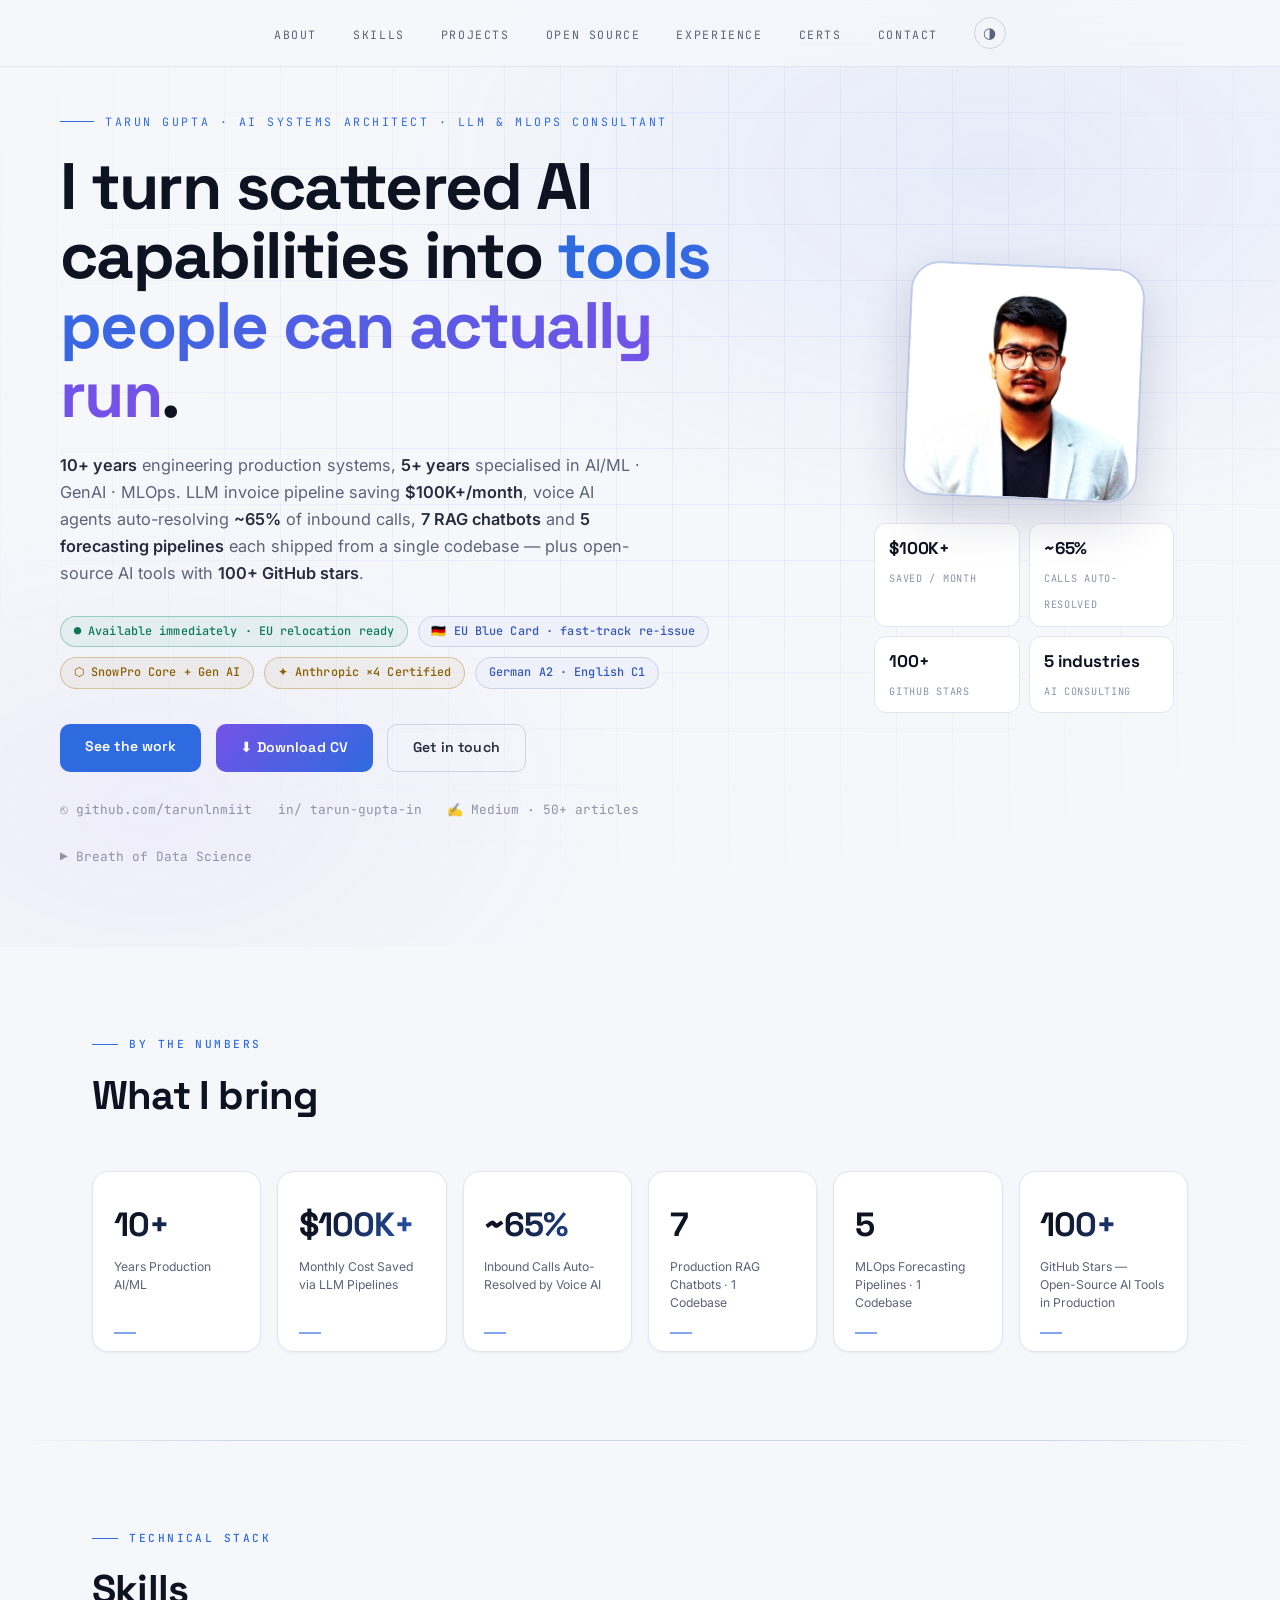
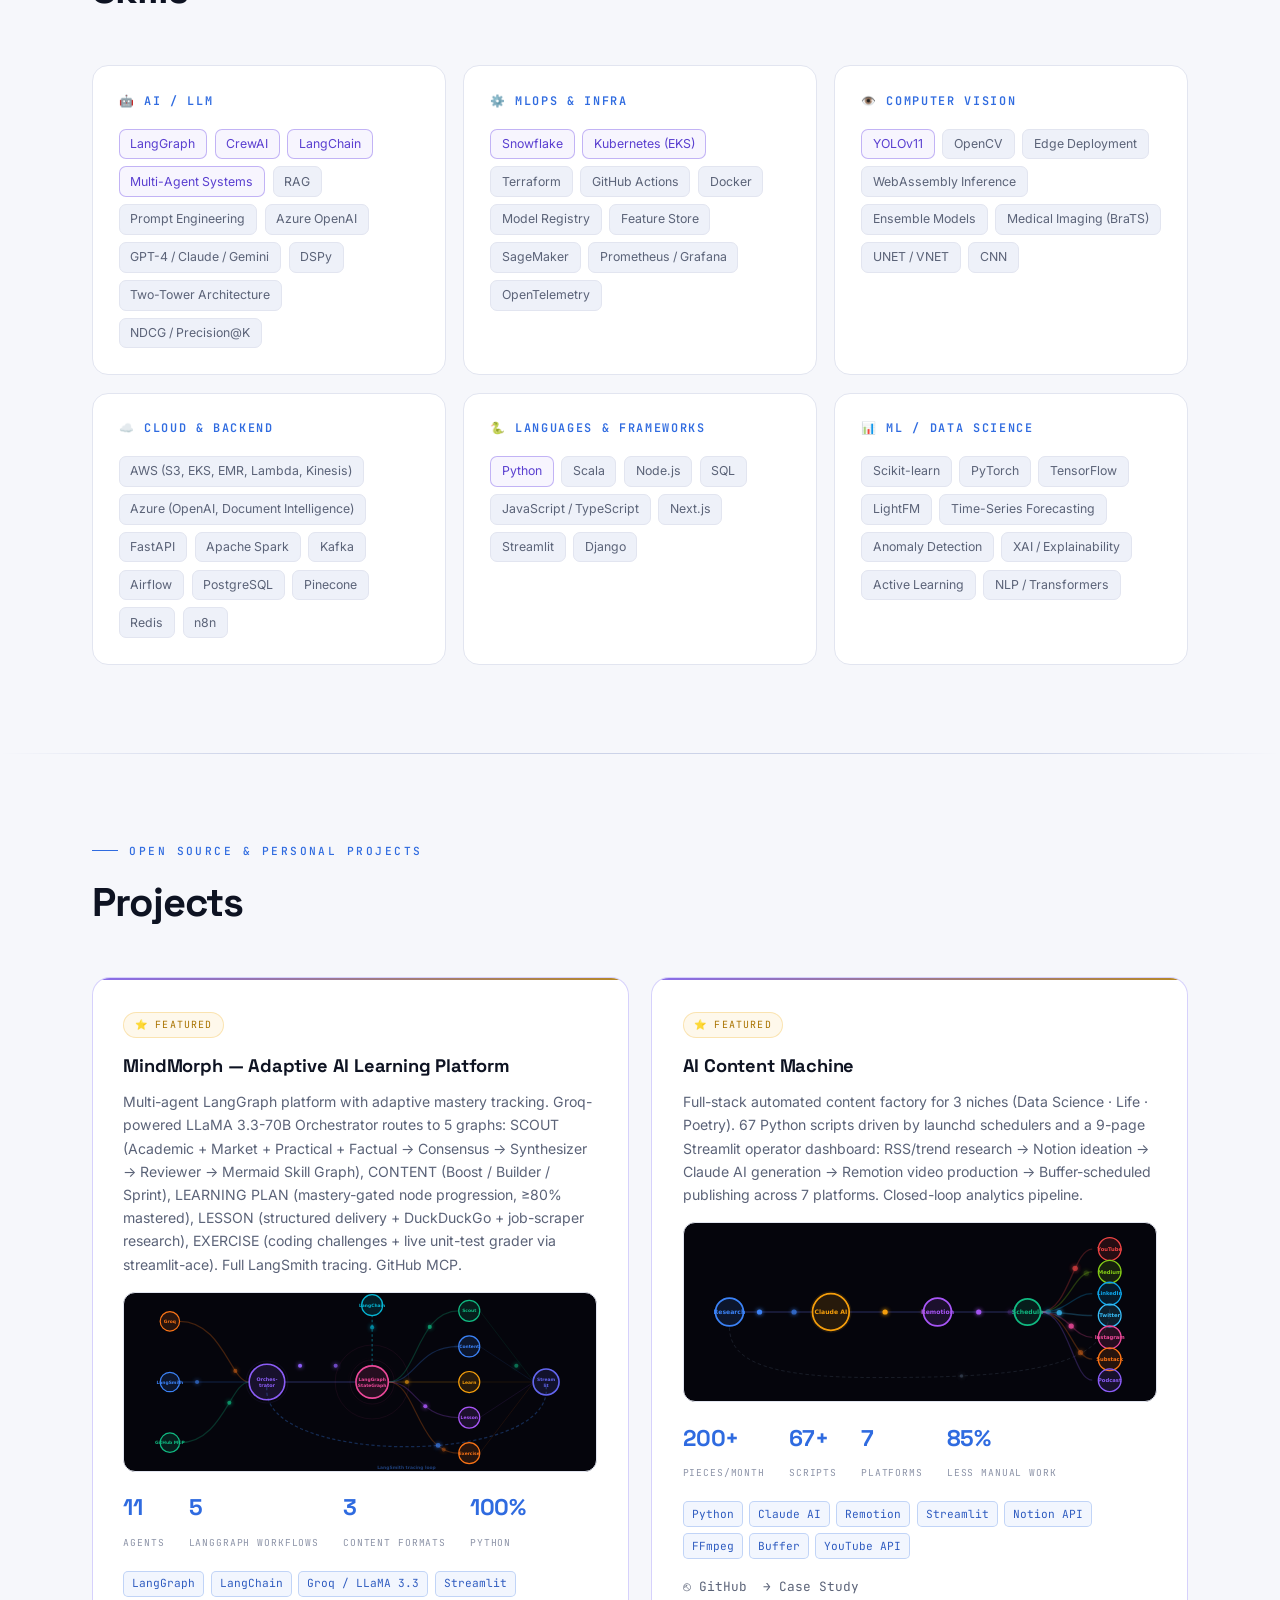
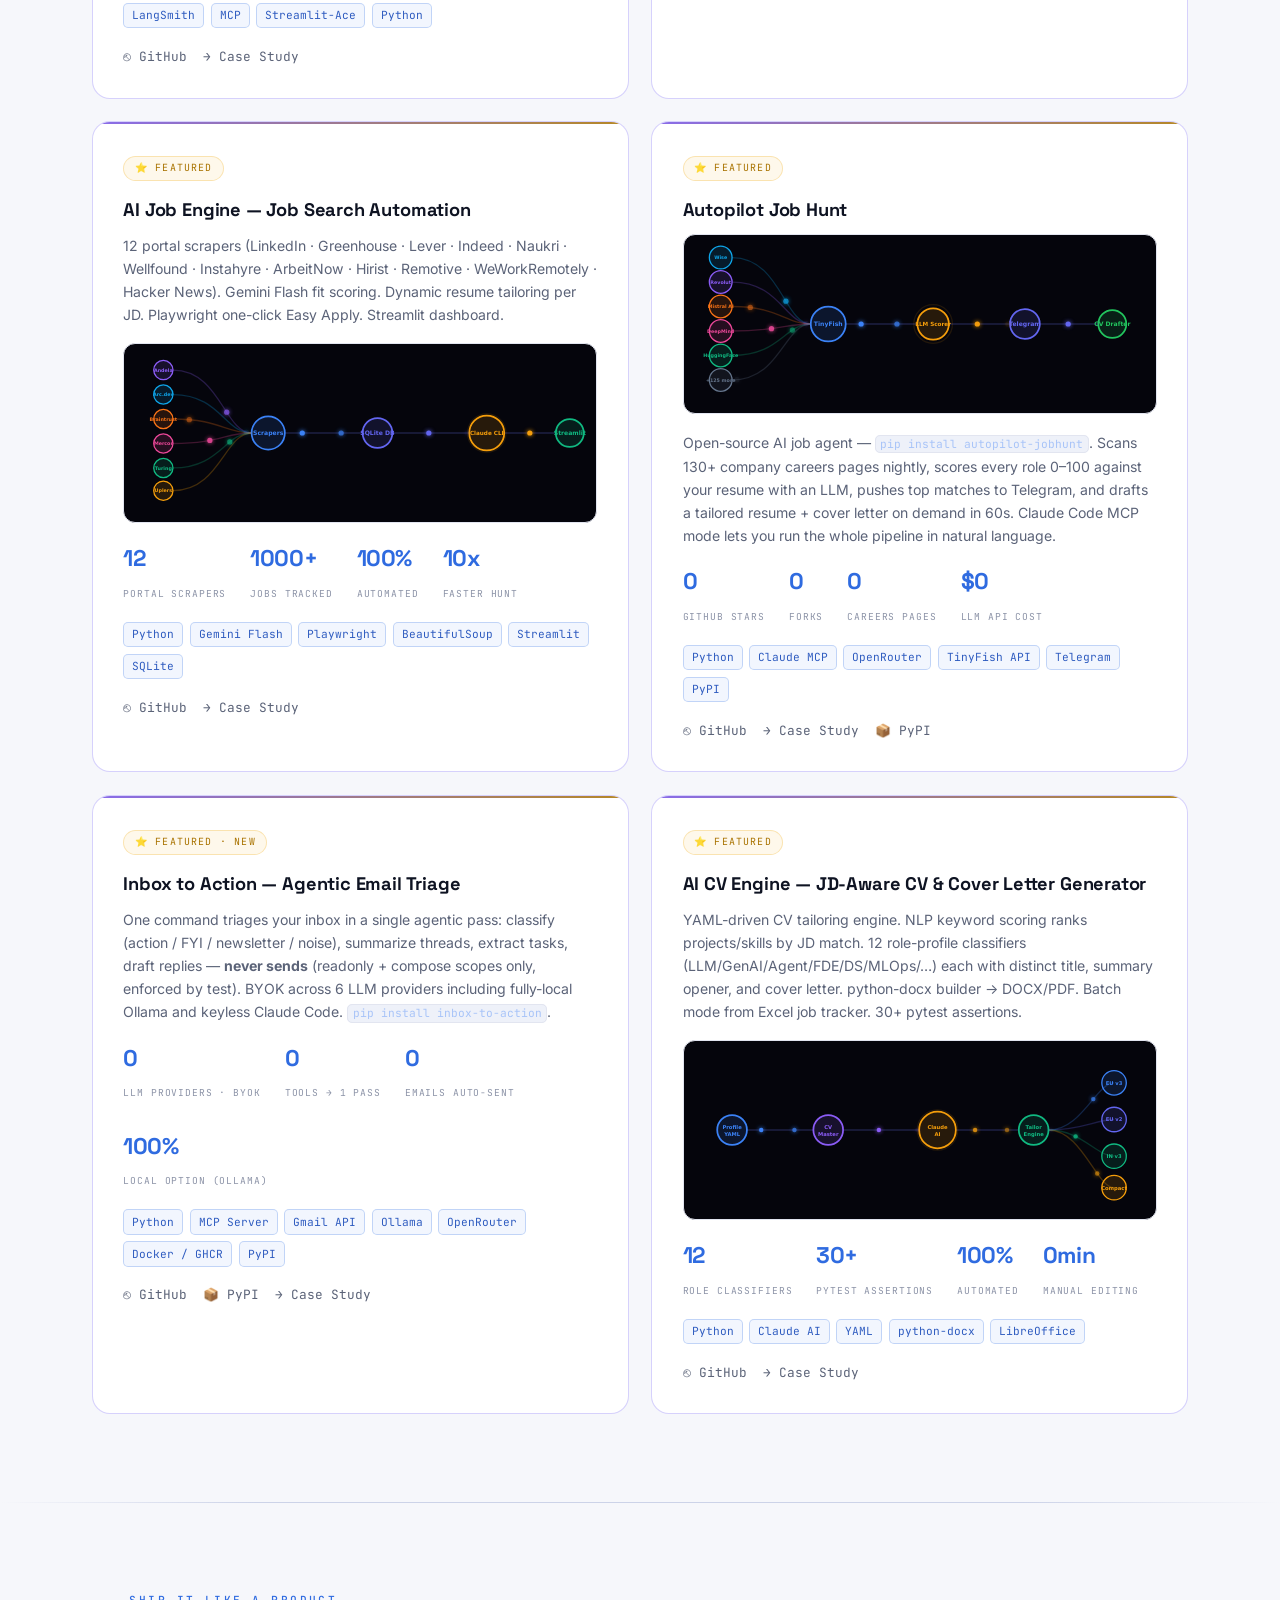
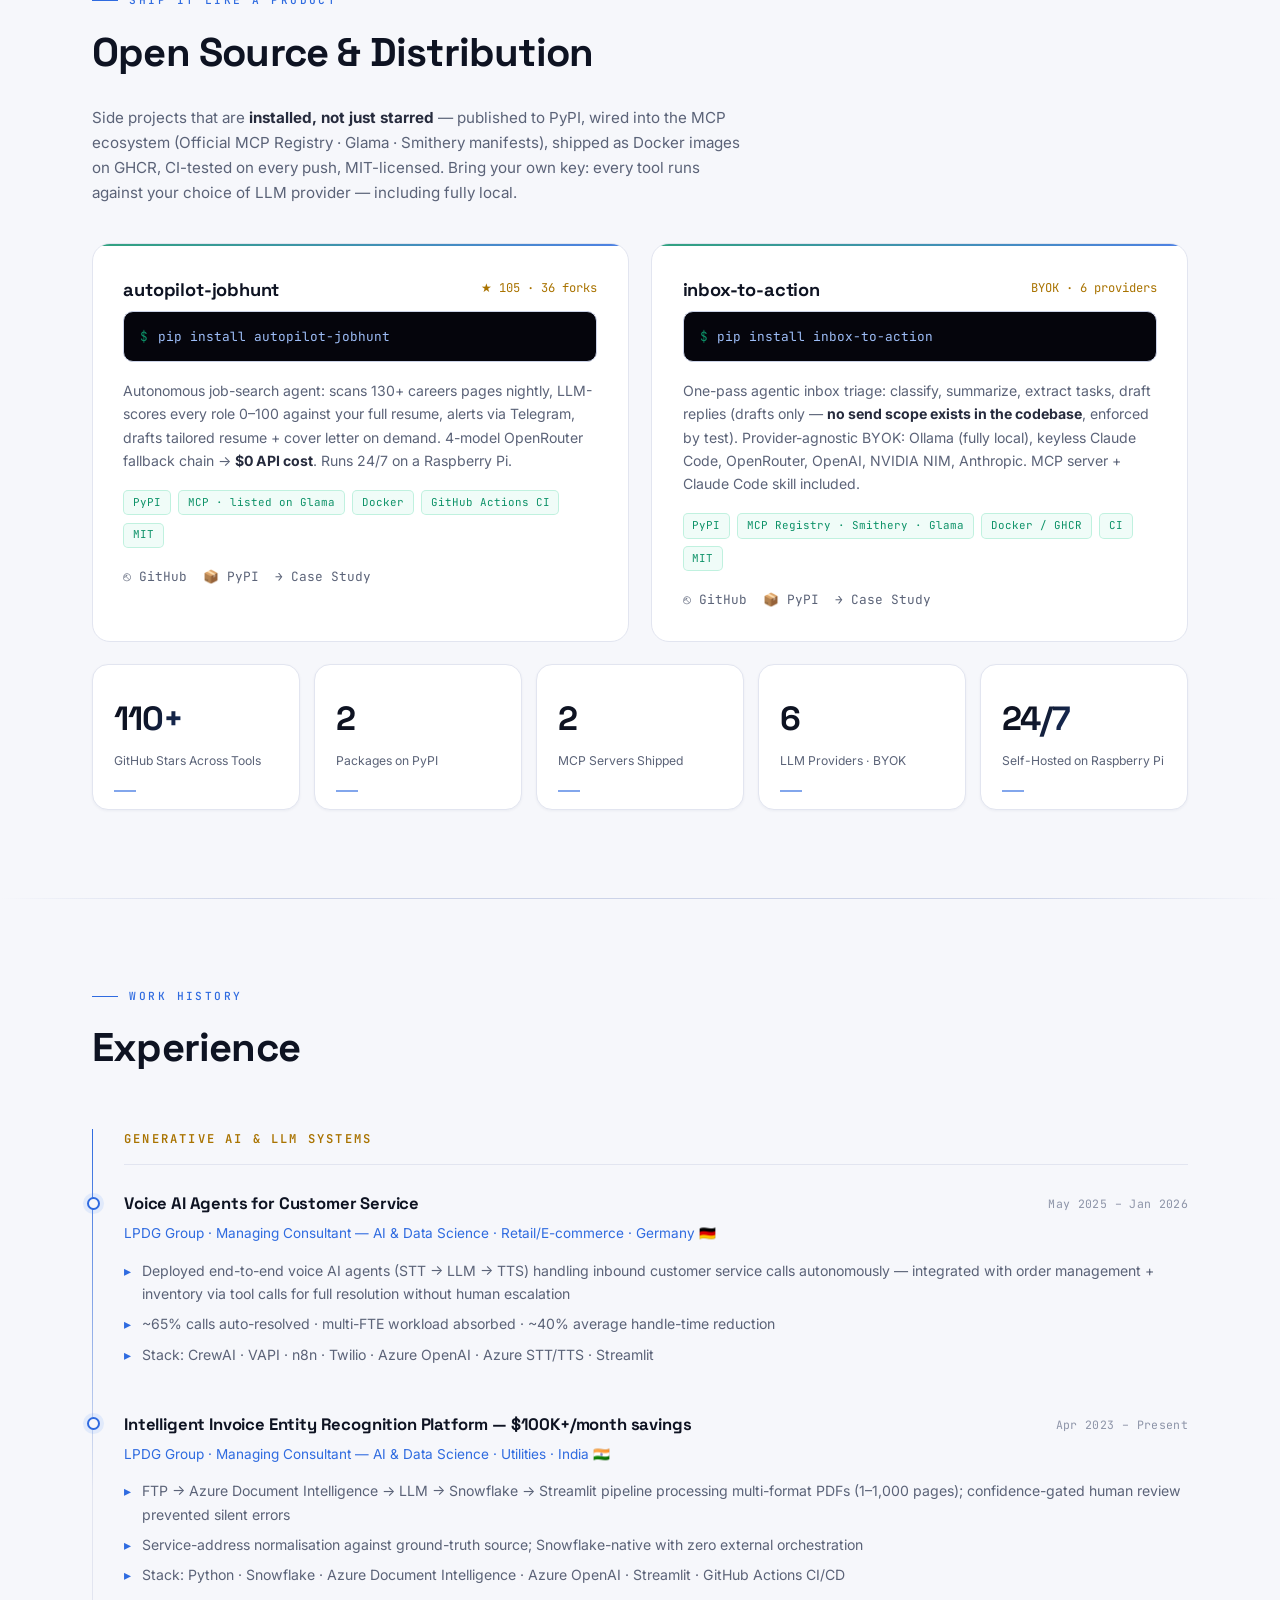
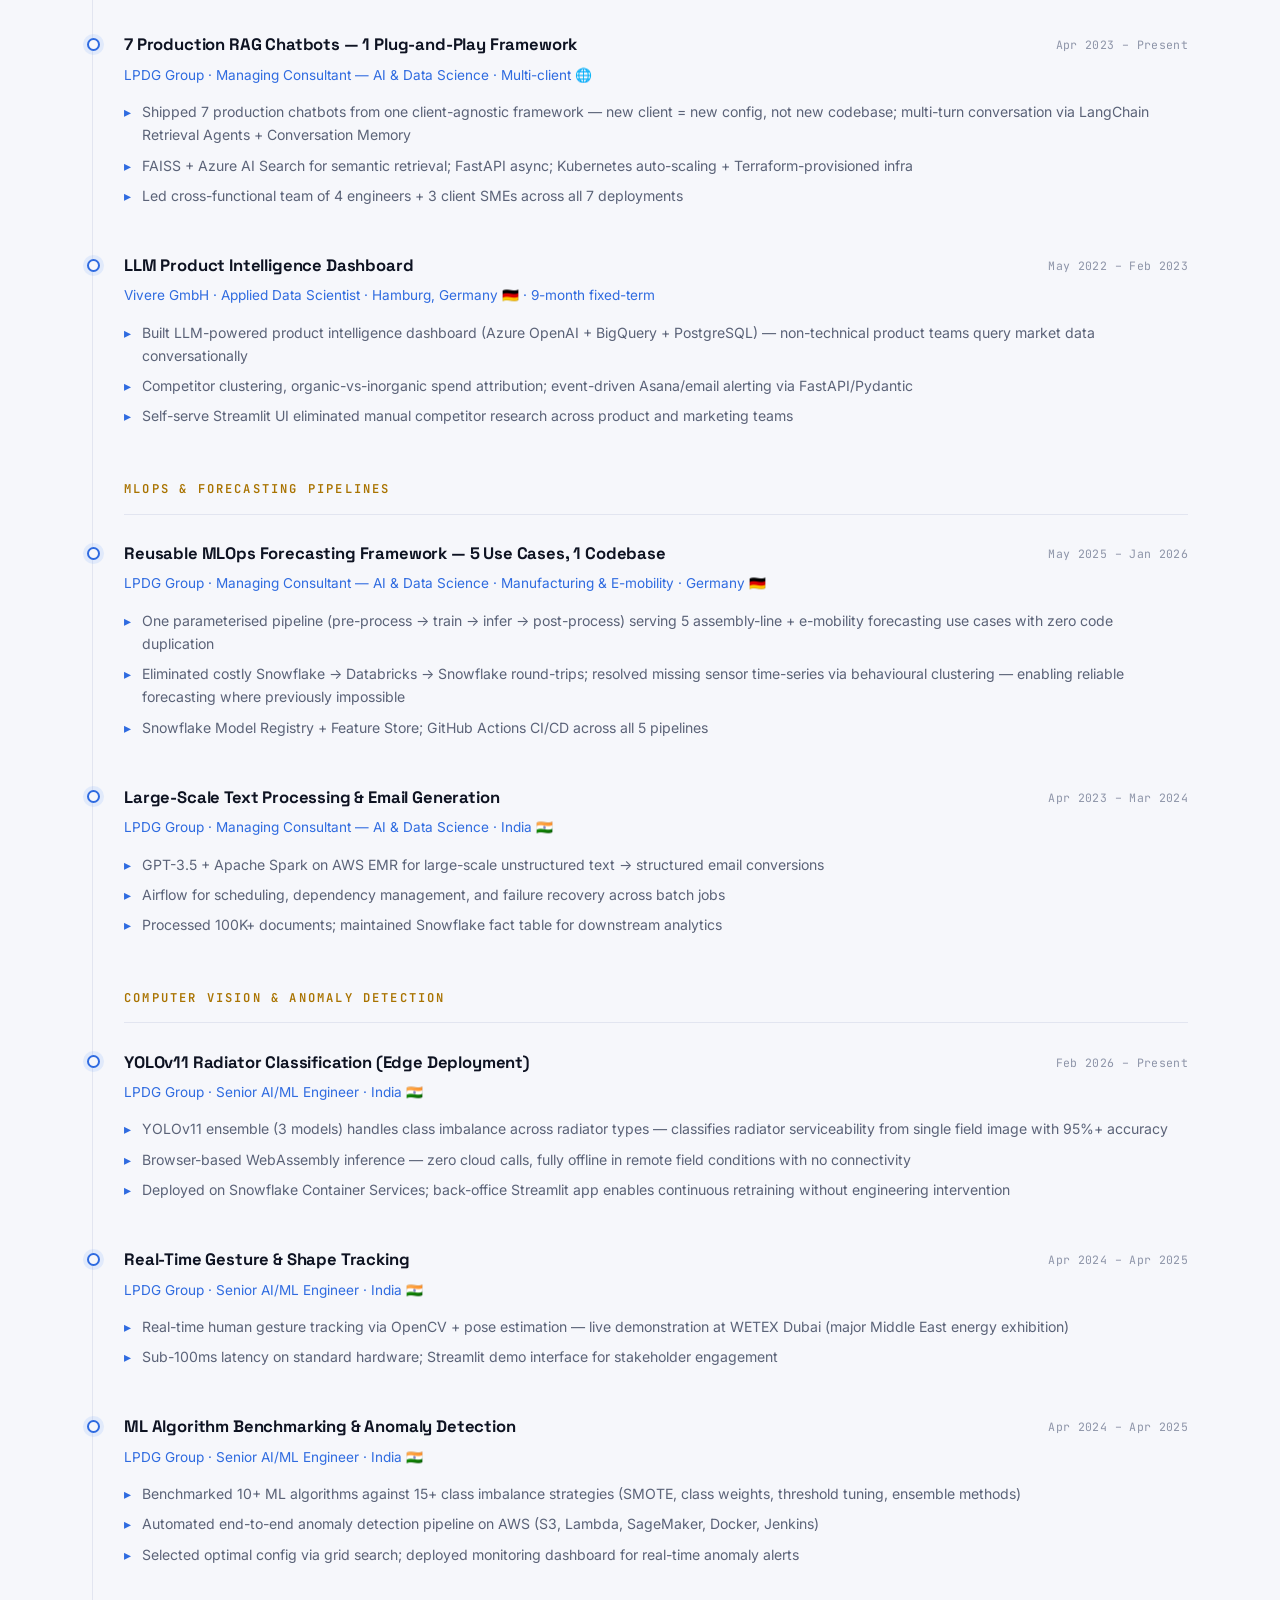
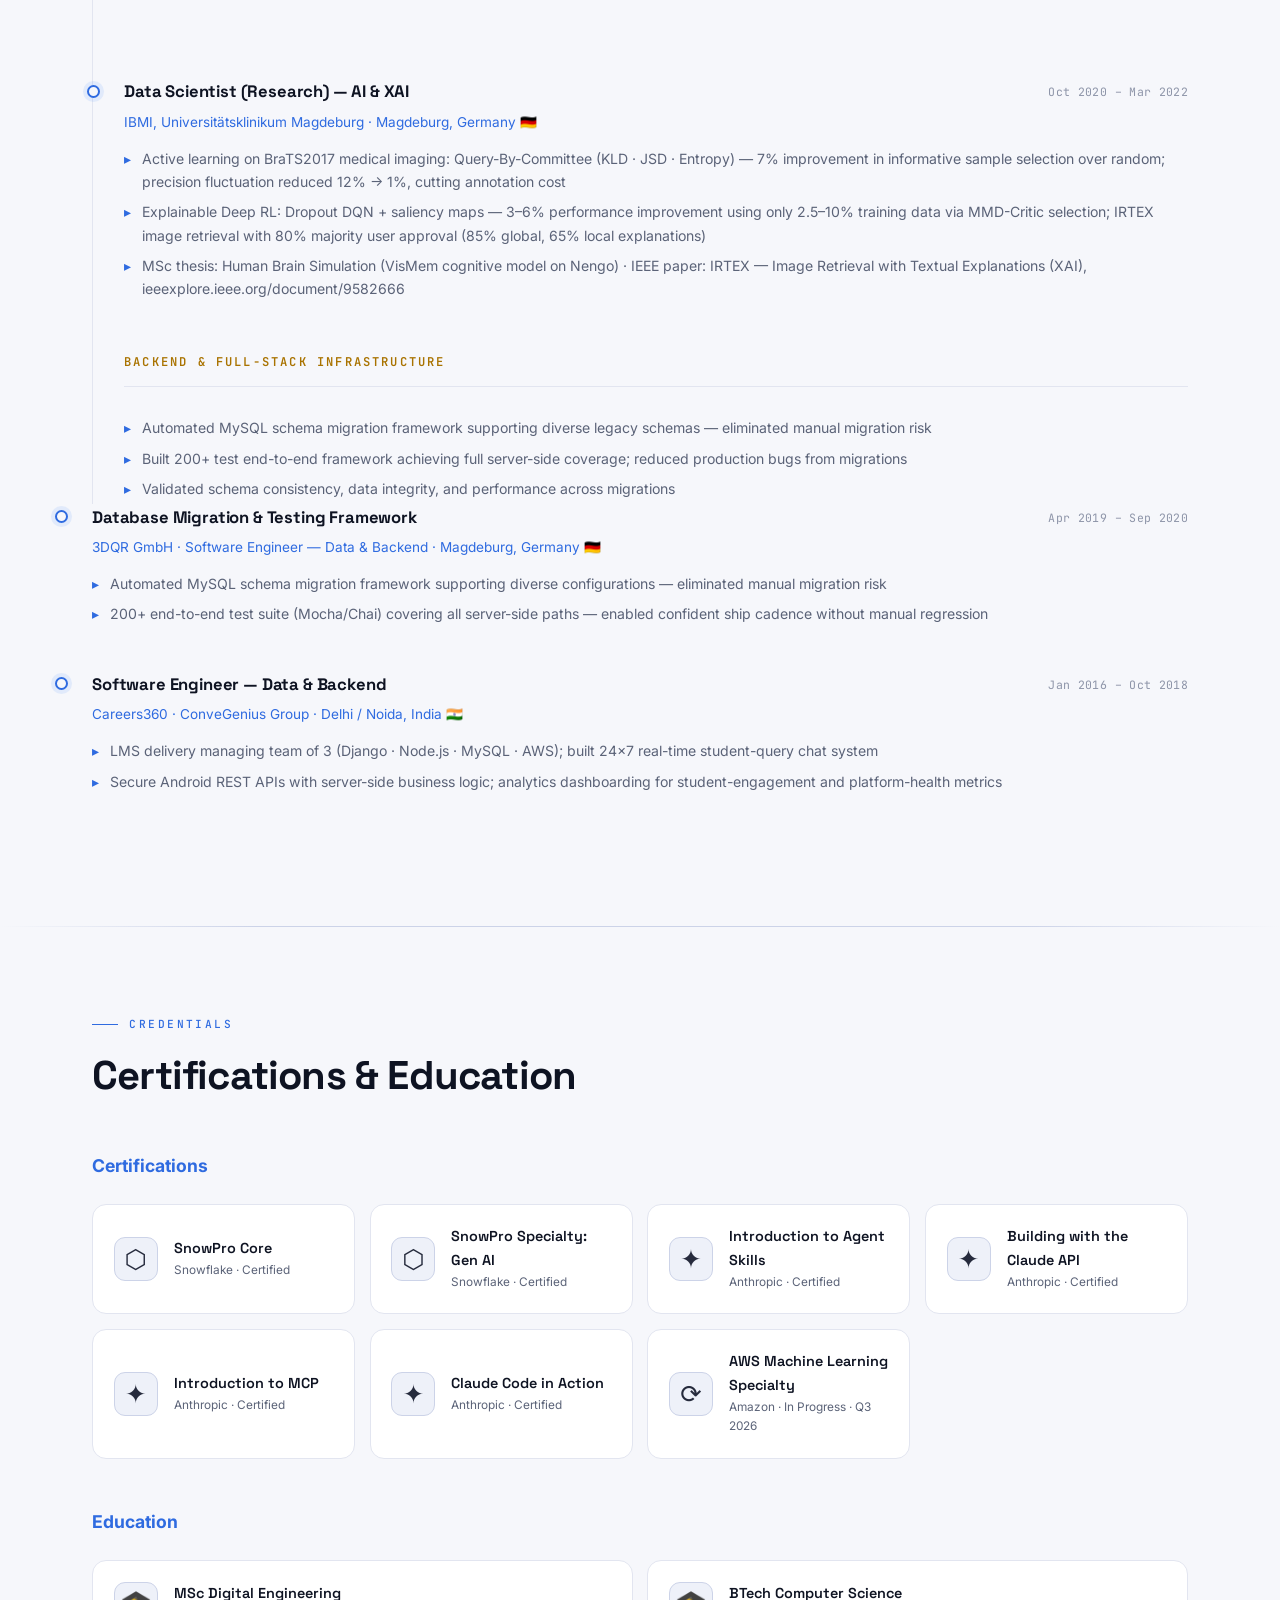
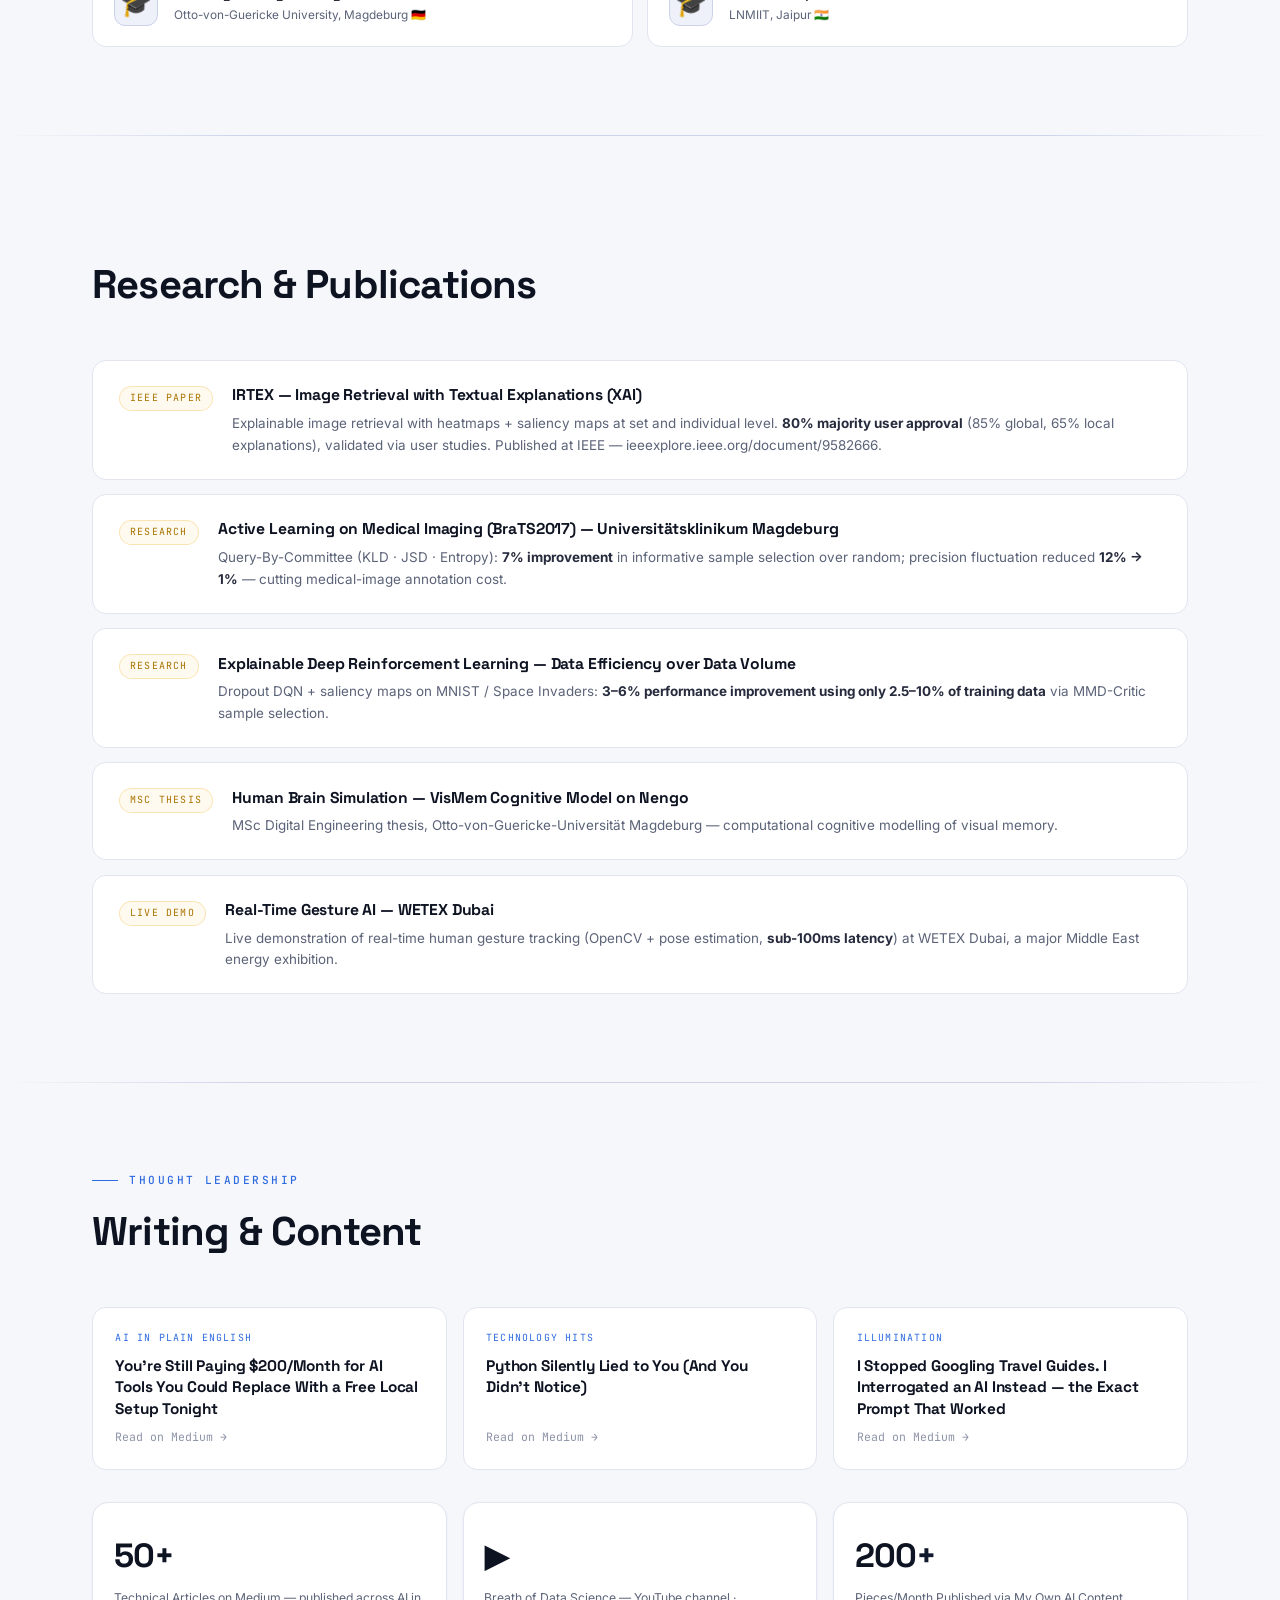
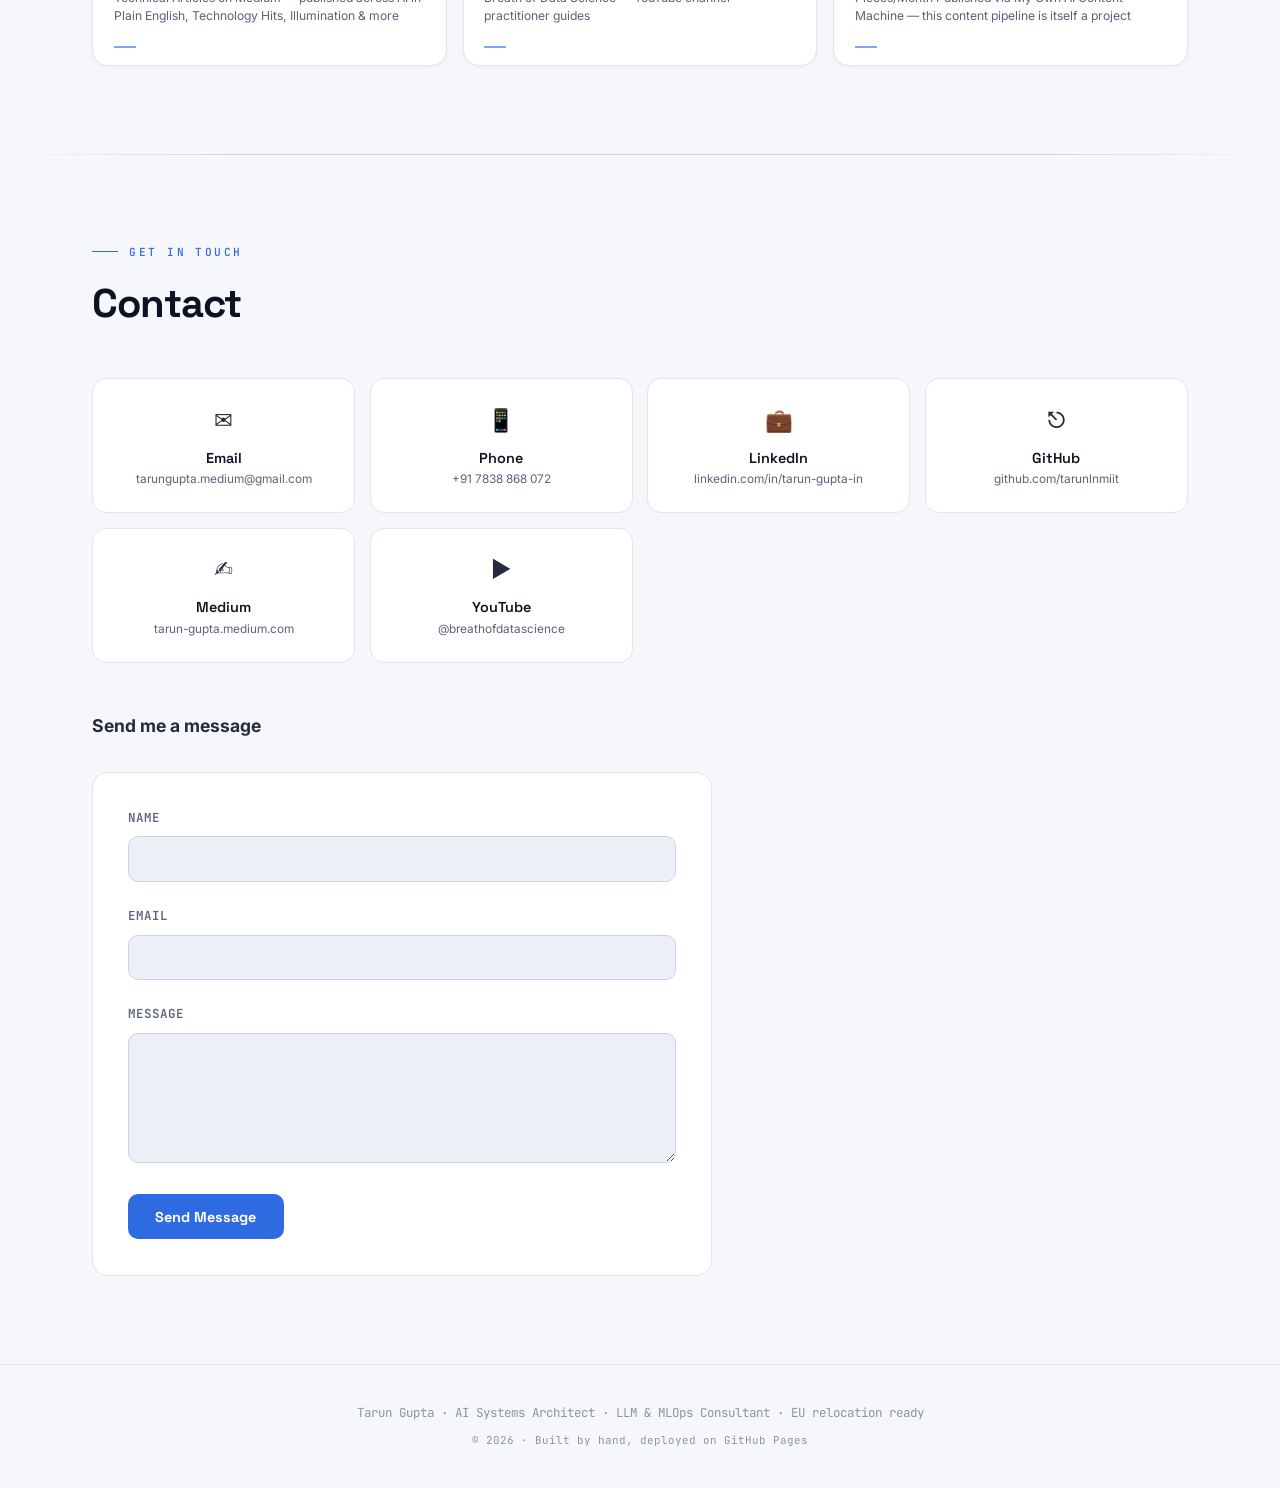
==== index.html @ 00f14356 "feat: research & publications section, curated writing, live terminal demo - New 'Research & Publica" ====
<!DOCTYPE html>
<html lang="en">
<head>
  <meta charset="UTF-8" />
  <meta name="viewport" content="width=device-width, initial-scale=1.0" />
  <title>Tarun Gupta — AI Systems Architect · LLM & MLOps Consultant</title>
  <meta name="description" content="10+ years shipping production AI. $100K+/month saved via LLM pipelines, voice AI resolving ~65% of inbound calls, 7 RAG chatbots from one codebase. EU relocation ready." />
  <meta property="og:title" content="Tarun Gupta — AI Systems Architect · LLM & MLOps Consultant" />
  <meta property="og:description" content="Production AI with measurable outcomes: $100K+/month savings, voice AI agents, MLOps frameworks, open-source tools with 100+ GitHub stars." />
  <meta property="og:type" content="website" />
  <meta property="og:url" content="https://tarunlnmiit.github.io/" />
  <meta property="og:image" content="https://tarunlnmiit.github.io/avatar.jpg" />
  <link rel="icon" href="data:image/svg+xml,<svg xmlns=%22http://www.w3.org/2000/svg%22 viewBox=%220 0 100 100%22><text y=%22.9em%22 font-size=%2290%22>⚡</text></svg>" />
  <link rel="preconnect" href="https://fonts.googleapis.com" />
  <link rel="preconnect" href="https://fonts.gstatic.com" crossorigin />
  <link href="https://fonts.googleapis.com/css2?family=Space+Grotesk:wght@500;700&family=Inter:wght@400;500;600&family=JetBrains+Mono:wght@400;500&display=swap" rel="stylesheet" />
  <script type="application/ld+json">
  {
    "@context": "https://schema.org",
    "@type": "Person",
    "name": "Tarun Gupta",
    "jobTitle": "AI Systems Architect · LLM & MLOps Consultant",
    "url": "https://tarunlnmiit.github.io/",
    "email": "mailto:tarungupta.medium@gmail.com",
    "image": "https://tarunlnmiit.github.io/avatar.jpg",
    "sameAs": [
      "https://github.com/tarunlnmiit",
      "https://www.linkedin.com/in/tarun-gupta-in/",
      "https://tarun-gupta.medium.com",
      "https://www.youtube.com/@breathofdatascience"
    ],
    "alumniOf": "Otto-von-Guericke-Universität Magdeburg",
    "knowsAbout": ["LLM", "RAG", "MLOps", "Multi-Agent Systems", "Voice AI", "Snowflake", "AWS", "Azure"]
  }
  </script>
  <style>
    :root {
      --bg: #07070f;
      --bg2: #0b0b18;
      --card: #10101f;
      --card-hi: #151527;
      --accent: #4f8ef7;
      --accent2: #8b7cf6;
      --gold: #f0b429;
      --mint: #34d399;
      --text: #e8ecf4;
      --bright: #ffffff;
      --muted: #8b93a7;
      --faint: #5b6274;
      --border: #1c1e33;
      --border-hi: #2a2d4a;
      --tag-bg: #171930;
      --font-display: 'Space Grotesk', 'Segoe UI', system-ui, sans-serif;
      --font-body: 'Inter', 'Segoe UI', system-ui, sans-serif;
      --font-mono: 'JetBrains Mono', ui-monospace, 'SF Mono', monospace;
      --ease-out: cubic-bezier(0.16, 1, 0.3, 1);
    }
    * { box-sizing: border-box; margin: 0; padding: 0; }
    html { scroll-behavior: smooth; }
    body {
      background: var(--bg); color: var(--text);
      font-family: var(--font-body); line-height: 1.65;
      font-size: 16px;
      -webkit-font-smoothing: antialiased;
    }
    ::selection { background: rgba(79,142,247,0.35); color: #fff; }

    /* ---------- NAV ---------- */
    nav {
      position: fixed; top: 0; width: 100%;
      background: rgba(7,7,15,0.75);
      backdrop-filter: blur(16px) saturate(1.4);
      border-bottom: 1px solid rgba(28,30,51,0.7);
      z-index: 100; padding: 0 2rem;
    }
    nav ul { display: flex; gap: 2.25rem; list-style: none; justify-content: center; padding: 1.05rem 0; }
    nav a {
      color: var(--muted); text-decoration: none; font-size: 0.72rem;
      font-family: var(--font-mono); letter-spacing: 0.14em; text-transform: uppercase;
      transition: color 0.2s; position: relative;
    }
    nav a::after {
      content: ''; position: absolute; left: 0; bottom: -6px; width: 100%; height: 1px;
      background: var(--accent); transform: scaleX(0); transform-origin: left;
      transition: transform 0.3s var(--ease-out);
    }
    nav a:hover { color: var(--bright); }
    nav a:hover::after { transform: scaleX(1); }

    /* ---------- HERO ---------- */
    .hero {
      min-height: 100vh; display: flex; align-items: center;
      padding: 7rem 2rem 5rem; position: relative; overflow: hidden;
      background:
        radial-gradient(1000px 600px at 78% 18%, rgba(79,142,247,0.10), transparent 62%),
        radial-gradient(800px 500px at 12% 85%, rgba(139,124,246,0.07), transparent 60%),
        var(--bg);
    }
    .hero::before {
      content: ''; position: absolute; inset: 0; pointer-events: none;
      background-image:
        linear-gradient(rgba(79,142,247,0.045) 1px, transparent 1px),
        linear-gradient(90deg, rgba(79,142,247,0.045) 1px, transparent 1px);
      background-size: 56px 56px;
      -webkit-mask-image: radial-gradient(ellipse 90% 75% at 55% 40%, #000 30%, transparent 75%);
              mask-image: radial-gradient(ellipse 90% 75% at 55% 40%, #000 30%, transparent 75%);
    }
    .hero-inner {
      max-width: 1160px; margin: 0 auto; width: 100%;
      display: grid; grid-template-columns: minmax(0, 1.55fr) minmax(0, 0.85fr);
      gap: 3.5rem; align-items: center; position: relative; z-index: 1;
    }
    .hero-eyebrow {
      font-family: var(--font-mono); font-size: 0.72rem; letter-spacing: 0.22em;
      text-transform: uppercase; color: var(--accent); margin-bottom: 1.3rem;
      display: flex; align-items: center; gap: 0.7rem;
    }
    .hero-eyebrow::before { content: ''; width: 34px; height: 1px; background: var(--accent); display: inline-block; }
    .hero h1 {
      font-family: var(--font-display);
      font-size: clamp(2.4rem, 5.2vw, 4.1rem);
      font-weight: 700; line-height: 1.06; letter-spacing: -0.025em;
      color: var(--bright); margin-bottom: 1.4rem;
    }
    .hero h1 em { font-style: normal; background: linear-gradient(100deg, var(--accent) 10%, var(--accent2) 90%); -webkit-background-clip: text; background-clip: text; -webkit-text-fill-color: transparent; }
    .hero .tagline { font-size: 1.02rem; color: var(--muted); margin: 0 0 1.8rem; max-width: 580px; }
    .hero .tagline strong { color: var(--text); font-weight: 600; }
    .badges { display: flex; gap: 0.6rem; flex-wrap: wrap; margin-bottom: 2.2rem; }
    .badge {
      background: var(--tag-bg); border: 1px solid var(--border-hi);
      padding: 0.32rem 0.8rem; border-radius: 999px; font-size: 0.74rem;
      color: #a8c4f8; font-weight: 500; font-family: var(--font-mono); letter-spacing: 0.01em;
    }
    .badge.gold { color: var(--gold); border-color: rgba(240,180,41,0.35); background: rgba(240,180,41,0.06); }
    .badge.live { color: var(--mint); border-color: rgba(52,211,153,0.35); background: rgba(52,211,153,0.06); }
    .cta-row { display: flex; gap: 0.9rem; flex-wrap: wrap; }
    .btn {
      padding: 0.72rem 1.55rem; border-radius: 10px; text-decoration: none;
      font-size: 0.88rem; font-weight: 600; font-family: var(--font-display);
      letter-spacing: 0.01em; transition: transform 0.2s var(--ease-out), box-shadow 0.2s, background 0.2s, border-color 0.2s, color 0.2s;
    }
    .btn-primary { background: var(--accent); color: #050508; }
    .btn-primary:hover { background: #6da1f9; transform: translateY(-2px); box-shadow: 0 10px 30px rgba(79,142,247,0.35); }
    .btn-outline { border: 1px solid var(--border-hi); color: var(--text); background: transparent; }
    .btn-outline:hover { border-color: var(--accent); color: var(--accent); transform: translateY(-2px); }
    .btn-dl { background: linear-gradient(135deg, var(--accent2), var(--accent)); color: #fff; display: flex; align-items: center; gap: 0.45rem; }
    .btn-dl:hover { transform: translateY(-2px); box-shadow: 0 10px 30px rgba(139,124,246,0.35); }
    .links-row { display: flex; gap: 1.6rem; margin-top: 1.7rem; flex-wrap: wrap; }
    .links-row a { color: var(--faint); text-decoration: none; font-size: 0.8rem; font-family: var(--font-mono); display: flex; align-items: center; gap: 0.4rem; transition: color 0.2s; }
    .links-row a:hover { color: var(--accent); }

    .hero-side { display: flex; flex-direction: column; align-items: center; gap: 1.6rem; }
    .avatar {
      width: 232px; height: 232px; border-radius: 28px;
      border: 1px solid var(--border-hi);
      box-shadow: 0 0 0 1px rgba(79,142,247,0.25), 0 24px 70px rgba(0,0,0,0.55), 0 0 90px rgba(79,142,247,0.14);
      overflow: hidden; position: relative; background: var(--card);
      transform: rotate(2.5deg);
      transition: transform 0.5s var(--ease-out), box-shadow 0.5s;
    }
    .avatar:hover { transform: rotate(0deg) scale(1.02); box-shadow: 0 0 0 1px rgba(79,142,247,0.5), 0 24px 70px rgba(0,0,0,0.55), 0 0 120px rgba(79,142,247,0.22); }
    .avatar img { width: 100%; height: 100%; object-fit: cover; object-position: top; display: block; }
    .hero-proof {
      display: grid; grid-template-columns: 1fr 1fr; gap: 0.6rem; width: 100%; max-width: 300px;
    }
    .proof-chip {
      background: rgba(16,16,31,0.8); border: 1px solid var(--border);
      border-radius: 12px; padding: 0.65rem 0.85rem; text-align: left;
    }
    .proof-chip b { display: block; font-family: var(--font-display); font-size: 1.06rem; color: var(--bright); letter-spacing: -0.01em; }
    .proof-chip span { font-size: 0.64rem; color: var(--faint); font-family: var(--font-mono); text-transform: uppercase; letter-spacing: 0.07em; }

    /* ---------- SECTIONS ---------- */
    section { padding: 5.5rem 2rem; max-width: 1160px; margin: 0 auto; }
    .section-label {
      font-family: var(--font-mono); font-size: 0.7rem; text-transform: uppercase;
      letter-spacing: 0.22em; color: var(--accent); font-weight: 500; margin-bottom: 0.6rem;
      display: flex; align-items: center; gap: 0.7rem;
    }
    .section-label::before { content: ''; width: 26px; height: 1px; background: var(--accent); }
    h2 {
      font-family: var(--font-display); font-size: clamp(1.7rem, 3.2vw, 2.5rem);
      font-weight: 700; letter-spacing: -0.02em; color: var(--bright); margin-bottom: 2.6rem;
    }
    .divider { width: 100%; height: 1px; background: linear-gradient(90deg, transparent, var(--border-hi) 20%, var(--border-hi) 80%, transparent); margin: 0; }

    /* ---------- STATS ---------- */
    .stats { display: grid; grid-template-columns: repeat(auto-fit, minmax(165px, 1fr)); gap: 1rem; margin-top: 2rem; }
    .stat-card {
      background: linear-gradient(160deg, var(--card-hi), var(--card));
      border: 1px solid var(--border); border-radius: 16px; padding: 1.6rem 1.3rem;
      text-align: left; position: relative; overflow: hidden;
      transition: border-color 0.25s, transform 0.25s var(--ease-out);
    }
    .stat-card::after {
      content: ''; position: absolute; left: 1.3rem; bottom: 1.05rem; width: 22px; height: 2px;
      background: var(--accent); opacity: 0.6; transition: width 0.3s var(--ease-out);
    }
    .stat-card:hover { border-color: var(--border-hi); transform: translateY(-3px); }
    .stat-card:hover::after { width: 44px; opacity: 1; }
    .stat-link { display: block; text-decoration: none; color: inherit; }
    .stat-num {
      font-family: var(--font-display); font-size: 2.1rem; font-weight: 700; letter-spacing: -0.03em;
      background: linear-gradient(120deg, var(--bright) 20%, var(--accent) 110%);
      -webkit-background-clip: text; background-clip: text; -webkit-text-fill-color: transparent;
    }
    .stat-label { font-size: 0.76rem; color: var(--muted); margin-top: 0.35rem; padding-bottom: 0.9rem; line-height: 1.45; }

    /* ---------- SKILLS ---------- */
    .skill-groups { display: grid; grid-template-columns: repeat(auto-fit, minmax(300px, 1fr)); gap: 1.1rem; }
    .skill-group {
      background: var(--card); border: 1px solid var(--border); border-radius: 16px; padding: 1.6rem;
      transition: border-color 0.25s;
    }
    .skill-group:hover { border-color: var(--border-hi); }
    .skill-group h3 { font-family: var(--font-mono); font-size: 0.74rem; text-transform: uppercase; letter-spacing: 0.14em; color: var(--accent); margin-bottom: 1.1rem; font-weight: 600; }
    .tags { display: flex; flex-wrap: wrap; gap: 0.45rem; }
    .tag { background: var(--tag-bg); border: 1px solid var(--border); padding: 0.26rem 0.68rem; border-radius: 7px; font-size: 0.77rem; color: var(--muted); transition: color 0.2s, border-color 0.2s; }
    .tag:hover { color: var(--text); border-color: var(--border-hi); }
    .tag.hot { border-color: rgba(139,124,246,0.45); color: #b9adfa; background: rgba(139,124,246,0.07); }

    /* ---------- PROJECTS ---------- */
    .projects-grid { display: grid; grid-template-columns: repeat(2, 1fr); gap: 1.4rem; max-width: 1160px; margin: 0 auto; }
    .project-card {
      background: linear-gradient(170deg, var(--card-hi) 0%, var(--card) 45%);
      border: 1px solid var(--border); border-radius: 18px; padding: 1.9rem;
      transition: border-color 0.3s, transform 0.3s var(--ease-out), box-shadow 0.3s;
      position: relative; overflow: hidden;
    }
    .project-card::before { content: ''; position: absolute; top: 0; left: 0; right: 0; height: 2px; background: linear-gradient(90deg, var(--accent), var(--accent2)); opacity: 0; transition: opacity 0.3s; }
    .project-card:hover { border-color: rgba(79,142,247,0.55); transform: translateY(-4px); box-shadow: 0 18px 50px rgba(0,0,0,0.45), 0 0 60px rgba(79,142,247,0.07); }
    .project-card:hover::before { opacity: 1; }
    .project-card.featured { border-color: rgba(139,124,246,0.35); }
    .project-card.featured::before { opacity: 0.85; background: linear-gradient(90deg, var(--accent2), var(--gold)); }
    .feat-badge {
      display: inline-block; background: rgba(240,180,41,0.09); color: var(--gold);
      font-family: var(--font-mono); font-size: 0.62rem; letter-spacing: 0.12em; text-transform: uppercase;
      padding: 0.22rem 0.65rem; border-radius: 999px; margin-bottom: 0.85rem; border: 1px solid rgba(240,180,41,0.3);
    }
    .project-visual { position: relative; width: 100%; height: 180px; margin-bottom: 1.1rem; border-radius: 12px; overflow: hidden; background: #05050c; z-index: 1; border: 1px solid var(--border); }
    .pipeline-svg { width: 100%; height: 100%; transition: transform 0.4s var(--ease-out); transform-origin: center center; }
    .project-card:has(.project-visual:hover) { overflow: visible; z-index: 50; }
    .project-visual:hover { overflow: visible; z-index: 20; }
    .project-visual:hover .pipeline-svg { transform: scale(1.65); filter: drop-shadow(0 8px 24px rgba(0,0,0,0.6)); }
    .pipe-node { cursor: pointer; }
    .pipe-node:hover .node-circle { filter: brightness(1.5); }
    .pipe-tooltip { position: absolute; background: var(--card-hi); border: 1px solid var(--accent); color: var(--text); font-size: 0.68rem; padding: 0.3rem 0.65rem; border-radius: 6px; pointer-events: none; opacity: 0; transition: opacity 0.2s; white-space: nowrap; z-index: 10; }
    .cm-stats { display: flex; gap: 1.5rem; margin: 0.7rem 0 1.1rem; flex-wrap: wrap; }
    .cm-stat { text-align: left; }
    .cm-stat-num { font-family: var(--font-display); font-size: 1.42rem; font-weight: 700; color: var(--accent); display: block; letter-spacing: -0.02em; }
    .cm-stat-label { font-size: 0.6rem; color: var(--faint); text-transform: uppercase; letter-spacing: 0.09em; font-family: var(--font-mono); }
    .project-card h3 { font-family: var(--font-display); font-size: 1.14rem; font-weight: 700; margin-bottom: 0.55rem; color: var(--bright); letter-spacing: -0.01em; }
    .project-card p { font-size: 0.88rem; color: var(--muted); margin-bottom: 1rem; line-height: 1.65; }
    .project-card p code { font-family: var(--font-mono); font-size: 0.8em; background: var(--tag-bg); border: 1px solid var(--border); border-radius: 5px; padding: 0.1em 0.4em; color: #a8c4f8; }
    .project-stack { display: flex; flex-wrap: wrap; gap: 0.4rem; margin-bottom: 1.1rem; }
    .stack-tag { background: rgba(79,142,247,0.07); border: 1px solid rgba(79,142,247,0.2); color: #9dbdf7; font-size: 0.7rem; font-family: var(--font-mono); padding: 0.16rem 0.5rem; border-radius: 5px; }
    .project-links { display: flex; gap: 1rem; }
    .project-links a { font-size: 0.8rem; font-family: var(--font-mono); color: var(--muted); text-decoration: none; display: flex; align-items: center; gap: 0.35rem; transition: color 0.2s; }
    .project-links a:hover { color: var(--accent); }

    /* ---------- EXPERIENCE ---------- */
    .timeline { position: relative; padding-left: 2rem; }
    .timeline::before { content: ''; position: absolute; left: 0; top: 0; bottom: 0; width: 1px; background: linear-gradient(180deg, var(--accent) 0%, var(--border) 14%, var(--border) 100%); }
    .timeline-item { position: relative; margin-bottom: 2.6rem; }
    .timeline-item::before { content: ''; position: absolute; left: -2.32rem; top: 0.4rem; width: 9px; height: 9px; border-radius: 50%; background: var(--bg); border: 2px solid var(--accent); box-shadow: 0 0 0 4px rgba(79,142,247,0.12); }
    .exp-header { display: flex; flex-wrap: wrap; justify-content: space-between; align-items: flex-start; gap: 0.5rem; margin-bottom: 0.3rem; }
    .exp-header h3 { font-family: var(--font-display); font-size: 1.04rem; font-weight: 700; color: var(--bright); letter-spacing: -0.01em; }
    .exp-meta { font-size: 0.72rem; color: var(--faint); font-family: var(--font-mono); letter-spacing: 0.03em; padding-top: 0.25rem; }
    .exp-company { font-size: 0.85rem; color: var(--accent); margin-bottom: 0.65rem; }
    .exp-bullets { list-style: none; padding: 0; }
    .exp-bullets li { font-size: 0.88rem; color: var(--muted); padding: 0.22rem 0 0.22rem 1.1rem; position: relative; }
    .exp-bullets li::before { content: '▸'; position: absolute; left: 0; color: var(--accent); }
    .exp-category-title {
      font-family: var(--font-mono); font-size: 0.76rem; font-weight: 600; letter-spacing: 0.18em;
      text-transform: uppercase; color: var(--gold);
      margin-top: 3rem; margin-bottom: 1.6rem; padding-bottom: 0.9rem; border-bottom: 1px solid var(--border);
    }
    .timeline-category { margin-top: 2rem; margin-bottom: 1rem; padding-left: 2rem; position: relative; }
    .timeline-category::before { content: ''; position: absolute; left: 0; top: -0.5rem; width: 2px; height: 3rem; background: var(--accent); opacity: 0.3; }

    /* ---------- CERTS ---------- */
    .cert-grid { display: grid; grid-template-columns: repeat(auto-fit, minmax(230px, 1fr)); gap: 0.9rem; }
    .cert-card {
      background: var(--card); border: 1px solid var(--border); border-radius: 14px; padding: 1.3rem;
      display: flex; align-items: center; gap: 1rem;
      transition: border-color 0.25s, transform 0.25s var(--ease-out);
    }
    .cert-card:hover { border-color: rgba(240,180,41,0.5); transform: translateY(-2px); }
    .cert-icon { font-size: 1.6rem; width: 44px; height: 44px; display: flex; align-items: center; justify-content: center; background: var(--tag-bg); border: 1px solid var(--border-hi); border-radius: 11px; flex-shrink: 0; }
    .cert-card h4 { font-family: var(--font-display); font-size: 0.9rem; font-weight: 600; color: var(--bright); }
    .cert-card p { font-size: 0.74rem; color: var(--muted); }

    /* ---------- CONTACT ---------- */
    .contact-grid { display: grid; grid-template-columns: repeat(auto-fit, minmax(210px, 1fr)); gap: 0.9rem; }
    .contact-card {
      background: var(--card); border: 1px solid var(--border); border-radius: 14px; padding: 1.4rem;
      text-align: center; text-decoration: none; color: var(--text);
      transition: border-color 0.25s, transform 0.25s var(--ease-out);
    }
    .contact-card:hover { border-color: var(--accent); transform: translateY(-3px); }
    .contact-card .icon { font-size: 1.4rem; margin-bottom: 0.5rem; }
    .contact-card h4 { font-family: var(--font-display); font-size: 0.9rem; font-weight: 600; color: var(--bright); }
    .contact-card p { font-size: 0.74rem; color: var(--muted); word-break: break-all; }

    .contact-form { background: var(--card); border: 1px solid var(--border); border-radius: 16px; padding: 2.2rem; max-width: 620px; margin-top: 2rem; }
    .form-group { margin-bottom: 1.5rem; }
    .form-group label { display: block; font-size: 0.78rem; font-weight: 600; font-family: var(--font-mono); text-transform: uppercase; letter-spacing: 0.08em; color: var(--muted); margin-bottom: 0.5rem; }
    .form-group input, .form-group textarea { width: 100%; padding: 0.8rem; background: var(--bg2); border: 1px solid var(--border-hi); border-radius: 10px; color: var(--text); font-family: var(--font-body); font-size: 0.92rem; transition: border-color 0.2s, box-shadow 0.2s; }
    .form-group input:focus, .form-group textarea:focus { outline: none; border-color: var(--accent); box-shadow: 0 0 0 3px rgba(79,142,247,0.15); }
    .form-group textarea { resize: vertical; min-height: 130px; }
    .form-submit { background: var(--accent); color: #050508; border: none; padding: 0.85rem 1.7rem; border-radius: 10px; font-weight: 700; font-family: var(--font-display); font-size: 0.9rem; cursor: pointer; transition: transform 0.2s var(--ease-out), box-shadow 0.2s, background 0.2s; }
    .form-submit:hover { background: #6da1f9; transform: translateY(-2px); box-shadow: 0 10px 28px rgba(79,142,247,0.35); }

    footer { text-align: center; padding: 2.4rem; border-top: 1px solid var(--border); color: var(--faint); font-size: 0.78rem; font-family: var(--font-mono); }

    /* ---------- SCROLL REVEAL ---------- */
    .reveal { opacity: 0; transform: translateY(26px); transition: opacity 0.7s var(--ease-out), transform 0.7s var(--ease-out); }
    .reveal.in { opacity: 1; transform: none; }
    @media (prefers-reduced-motion: reduce) {
      .reveal { opacity: 1; transform: none; transition: none; }
      html { scroll-behavior: auto; }
    }

    @media (max-width: 960px) {
      .hero-inner { grid-template-columns: 1fr; gap: 2.5rem; text-align: left; }
      .hero-side { flex-direction: row; justify-content: flex-start; flex-wrap: wrap; }
      .avatar { width: 150px; height: 150px; border-radius: 20px; }
    }
    @media (max-width: 768px) {
      .projects-grid { grid-template-columns: 1fr; }
      .contact-form { padding: 1.5rem; }
    }
    @media (max-width: 640px) {
      nav { padding: 0 0.75rem; }
      nav ul { gap: 0.9rem; flex-wrap: wrap; padding: 0.8rem 0; }
      .hero { padding: 6.5rem 1.25rem 3rem; }
      section { padding: 4rem 1.25rem; }
    }

    /* ---------- OPEN SOURCE ---------- */
    .oss-intro { color: var(--muted); max-width: 660px; margin: -1.4rem 0 2.4rem; font-size: 0.95rem; }
    .oss-intro strong { color: var(--text); }
    .pkg-grid { display: grid; grid-template-columns: repeat(2, 1fr); gap: 1.4rem; }
    .pkg-card {
      background: linear-gradient(170deg, var(--card-hi) 0%, var(--card) 45%);
      border: 1px solid var(--border); border-radius: 18px; padding: 1.9rem;
      transition: border-color 0.3s, transform 0.3s var(--ease-out), box-shadow 0.3s;
      position: relative; overflow: hidden;
    }
    html[data-theme="light"] .pkg-card { background: #fff; }
    .pkg-card::before { content: ''; position: absolute; top: 0; left: 0; right: 0; height: 2px; background: linear-gradient(90deg, var(--mint), var(--accent)); opacity: 0.85; }
    .pkg-card:hover { border-color: rgba(52,211,153,0.5); transform: translateY(-4px); box-shadow: 0 18px 50px rgba(0,0,0,0.45); }
    html[data-theme="light"] .pkg-card:hover { box-shadow: 0 18px 50px rgba(20,30,70,0.12); }
    .pkg-head { display: flex; justify-content: space-between; align-items: flex-start; gap: 1rem; margin-bottom: 0.4rem; }
    .pkg-card h3 { font-family: var(--font-display); font-size: 1.14rem; font-weight: 700; color: var(--bright); letter-spacing: -0.01em; }
    .pkg-stars { font-family: var(--font-mono); font-size: 0.76rem; color: var(--gold); white-space: nowrap; padding-top: 0.2rem; }
    .pkg-card > p { font-size: 0.88rem; color: var(--muted); margin-bottom: 1.1rem; line-height: 1.65; }
    .pkg-card > p strong { color: var(--text); }
    .term {
      background: #05050c; border: 1px solid var(--border-hi); border-radius: 10px;
      font-family: var(--font-mono); font-size: 0.8rem; padding: 0.85rem 1rem;
      color: #9dbdf7; margin-bottom: 1.1rem; display: flex; align-items: center; gap: 0.6rem;
      overflow-x: auto; white-space: nowrap;
    }
    .term::before { content: '$'; color: var(--mint); flex-shrink: 0; }
    .pkg-chips { display: flex; flex-wrap: wrap; gap: 0.45rem; margin-bottom: 1.1rem; }
    .pkg-chips span { background: rgba(52,211,153,0.07); border: 1px solid rgba(52,211,153,0.25); color: var(--mint); font-size: 0.68rem; font-family: var(--font-mono); padding: 0.18rem 0.55rem; border-radius: 5px; }
    .oss-strip { display: grid; grid-template-columns: repeat(auto-fit, minmax(150px, 1fr)); gap: 0.9rem; margin-top: 1.4rem; }
    @media (max-width: 768px) { .pkg-grid { grid-template-columns: 1fr; } }

    /* ---------- RESEARCH & WRITING ---------- */
    .pub-list { display: grid; gap: 0.9rem; }
    .pub-card {
      background: var(--card); border: 1px solid var(--border); border-radius: 14px;
      padding: 1.4rem 1.6rem; display: flex; gap: 1.2rem; align-items: flex-start;
      text-decoration: none; color: inherit;
      transition: border-color 0.25s, transform 0.25s var(--ease-out);
    }
    .pub-card:hover { border-color: var(--accent); transform: translateY(-2px); }
    .pub-kind { font-family: var(--font-mono); font-size: 0.62rem; letter-spacing: 0.12em; text-transform: uppercase; color: var(--gold); border: 1px solid rgba(240,180,41,0.3); background: rgba(240,180,41,0.07); border-radius: 999px; padding: 0.22rem 0.65rem; white-space: nowrap; margin-top: 0.15rem; }
    .pub-card h4 { font-family: var(--font-display); font-size: 0.98rem; font-weight: 700; color: var(--bright); margin-bottom: 0.25rem; letter-spacing: -0.01em; }
    .pub-card p { font-size: 0.84rem; color: var(--muted); line-height: 1.6; }
    .pub-card p strong { color: var(--text); }
    .write-grid { display: grid; grid-template-columns: repeat(auto-fit, minmax(260px, 1fr)); gap: 1rem; margin-bottom: 2rem; }
    .write-card {
      background: var(--card); border: 1px solid var(--border); border-radius: 14px; padding: 1.4rem;
      text-decoration: none; color: inherit; display: flex; flex-direction: column; gap: 0.5rem;
      transition: border-color 0.25s, transform 0.25s var(--ease-out);
    }
    .write-card:hover { border-color: var(--accent); transform: translateY(-3px); }
    .write-card .kicker { font-family: var(--font-mono); font-size: 0.62rem; letter-spacing: 0.12em; text-transform: uppercase; color: var(--accent); }
    .write-card h4 { font-family: var(--font-display); font-size: 0.96rem; font-weight: 700; color: var(--bright); line-height: 1.4; letter-spacing: -0.01em; }
    .write-card .read { margin-top: auto; font-family: var(--font-mono); font-size: 0.72rem; color: var(--faint); }
    .write-card:hover .read { color: var(--accent); }

    /* ---------- LIGHT THEME ---------- */
    html[data-theme="light"] {
      --bg: #f6f7fb; --bg2: #edeff7; --card: #ffffff; --card-hi: #f4f6fc;
      --accent: #2f6be0; --accent2: #7452e8; --gold: #a97300; --mint: #0d9268;
      --text: #262b3d; --bright: #0e1322; --muted: #5b6378; --faint: #8d94a8;
      --border: #e2e5f0; --border-hi: #ccd3e8; --tag-bg: #eef1f9;
    }
    html[data-theme="light"] body { background: var(--bg); }
    html[data-theme="light"] nav { background: rgba(246,247,251,0.82); border-bottom-color: var(--border); }
    html[data-theme="light"] .hero {
      background:
        radial-gradient(1000px 600px at 78% 18%, rgba(47,107,224,0.09), transparent 62%),
        radial-gradient(800px 500px at 12% 85%, rgba(116,82,232,0.06), transparent 60%),
        var(--bg);
    }
    html[data-theme="light"] .hero::before {
      background-image:
        linear-gradient(rgba(47,107,224,0.07) 1px, transparent 1px),
        linear-gradient(90deg, rgba(47,107,224,0.07) 1px, transparent 1px);
    }
    html[data-theme="light"] .badge { color: #3457b8; }
    html[data-theme="light"] .badge.gold { color: #8a5f00; border-color: rgba(169,115,0,0.35); background: rgba(169,115,0,0.06); }
    html[data-theme="light"] .badge.live { color: #0a7a56; border-color: rgba(13,146,104,0.35); background: rgba(13,146,104,0.06); }
    html[data-theme="light"] .btn-primary { color: #fff; }
    html[data-theme="light"] .btn-primary:hover { background: #2558c2; box-shadow: 0 10px 30px rgba(47,107,224,0.25); }
    html[data-theme="light"] .form-submit { color: #fff; }
    html[data-theme="light"] .proof-chip { background: #fff; }
    html[data-theme="light"] .avatar { box-shadow: 0 0 0 1px rgba(47,107,224,0.25), 0 18px 50px rgba(20,30,70,0.18); }
    html[data-theme="light"] .stat-card { background: #fff; box-shadow: 0 1px 3px rgba(20,30,70,0.05); }
    html[data-theme="light"] .project-card { background: #fff; }
    html[data-theme="light"] .project-card:hover { box-shadow: 0 18px 50px rgba(20,30,70,0.12); }
    html[data-theme="light"] .stack-tag { background: rgba(47,107,224,0.06); border-color: rgba(47,107,224,0.25); color: #2f5cc0; }
    html[data-theme="light"] .tag.hot { color: #5a3fd0; border-color: rgba(116,82,232,0.4); background: rgba(116,82,232,0.06); }
    html[data-theme="light"] .cm-stat-num { color: var(--accent); }
    html[data-theme="light"] .timeline-item::before { background: var(--bg); }
    html[data-theme="light"] .pipe-tooltip { background: #1b2033; color: #e8ecf4; }

    .theme-toggle {
      background: transparent; border: 1px solid var(--border-hi); color: var(--muted);
      width: 32px; height: 32px; border-radius: 999px; cursor: pointer;
      font-size: 0.95rem; line-height: 1; display: flex; align-items: center; justify-content: center;
      transition: color 0.2s, border-color 0.2s, transform 0.3s var(--ease-out);
    }
    .theme-toggle:hover { color: var(--accent); border-color: var(--accent); transform: rotate(40deg); }
    nav ul { align-items: center; }
  </style>
  <script>
    (function () {
      var t = localStorage.getItem('theme');
      if (t === 'light' || (!t && window.matchMedia('(prefers-color-scheme: light)').matches)) {
        document.documentElement.setAttribute('data-theme', 'light');
      }
    })();
  </script>
</head>
<body>

<nav>
  <ul>
    <li><a href="#about">About</a></li>
    <li><a href="#skills">Skills</a></li>
    <li><a href="#projects">Projects</a></li>
    <li><a href="#opensource">Open Source</a></li>
    <li><a href="#experience">Experience</a></li>
    <li><a href="#certifications">Certs</a></li>
    <li><a href="#contact">Contact</a></li>
    <li><button class="theme-toggle" id="theme-toggle" aria-label="Toggle light/dark theme" title="Toggle theme">&#9681;</button></li>
  </ul>
</nav>

<div class="hero">
  <div class="hero-inner">
    <div class="hero-copy">
      <div class="hero-eyebrow">Tarun Gupta · AI Systems Architect · LLM &amp; MLOps Consultant</div>
      <h1>I turn scattered AI capabilities into <em>tools people can actually run</em>.</h1>
      <p class="tagline"><strong>10+ years</strong> engineering production systems, <strong>5+ years</strong> specialised in AI/ML · GenAI · MLOps. LLM invoice pipeline saving <strong>$100K+/month</strong>, voice AI agents auto-resolving <strong>~65%</strong> of inbound calls, <strong>7 RAG chatbots</strong> and <strong>5 forecasting pipelines</strong> each shipped from a single codebase — plus open-source AI tools with <strong>100+ GitHub stars</strong>.</p>
      <div class="badges">
        <span class="badge live">● Available immediately · EU relocation ready</span>
        <span class="badge">🇩🇪 EU Blue Card · fast-track re-issue</span>
        <span class="badge gold">⬡ SnowPro Core + Gen AI</span>
        <span class="badge gold">✦ Anthropic ×4 Certified</span>
        <span class="badge">German A2 · English C1</span>
      </div>
      <div class="cta-row">
        <a href="#projects" class="btn btn-primary">See the work</a>
        <a href="CV_Tarun_Gupta_EU_v9.pdf" download="CV_Tarun_Gupta_EU_v9.pdf" class="btn btn-dl">⬇ Download CV</a>
        <a href="#contact" class="btn btn-outline">Get in touch</a>
      </div>
      <div class="links-row">
        <a href="https://github.com/tarunlnmiit" target="_blank" rel="noopener">⎋ github.com/tarunlnmiit</a>
        <a href="https://www.linkedin.com/in/tarun-gupta-in/" target="_blank" rel="noopener">in/ tarun-gupta-in</a>
        <a href="https://tarun-gupta.medium.com" target="_blank" rel="noopener">✍ Medium · 50+ articles</a>
        <a href="https://www.youtube.com/@breathofdatascience" target="_blank" rel="noopener">▶ Breath of Data Science</a>
      </div>
    </div>
    <div class="hero-side">
      <div class="avatar">
        <img src="avatar.jpg" alt="Tarun Gupta" width="480" height="480" loading="eager" fetchpriority="high" />
      </div>
      <div class="hero-proof">
        <div class="proof-chip"><b>$100K+</b><span>saved / month</span></div>
        <div class="proof-chip"><b>~65%</b><span>calls auto-resolved</span></div>
        <div class="proof-chip"><b class="gh-stars">100+</b><span>GitHub stars</span></div>
        <div class="proof-chip"><b>5 industries</b><span>AI consulting</span></div>
      </div>
    </div>
  </div>
</div>

<section id="about">
  <div class="section-label">By the numbers</div>
  <h2>What I bring</h2>
  <div class="stats">
    <div class="stat-card"><div class="stat-num">10+</div><div class="stat-label">Years Production AI/ML</div></div>
    <div class="stat-card"><div class="stat-num">$100K+</div><div class="stat-label">Monthly Cost Saved via LLM Pipelines</div></div>
    <div class="stat-card"><div class="stat-num">~65%</div><div class="stat-label">Inbound Calls Auto-Resolved by Voice AI</div></div>
    <div class="stat-card"><div class="stat-num">7</div><div class="stat-label">Production RAG Chatbots · 1 Codebase</div></div>
    <div class="stat-card"><div class="stat-num">5</div><div class="stat-label">MLOps Forecasting Pipelines · 1 Codebase</div></div>
    <div class="stat-card"><div class="stat-num gh-stars">100+</div><div class="stat-label">GitHub Stars — Open-Source AI Tools in Production</div></div>
  </div>
</section>
<div class="divider"></div>

<section id="skills">
  <div class="section-label">Technical Stack</div>
  <h2>Skills</h2>
  <div class="skill-groups">
    <div class="skill-group">
      <h3>🤖 AI / LLM</h3>
      <div class="tags">
        <span class="tag hot">LangGraph</span><span class="tag hot">CrewAI</span><span class="tag hot">LangChain</span>
        <span class="tag hot">Multi-Agent Systems</span><span class="tag">RAG</span><span class="tag">Prompt Engineering</span>
        <span class="tag">Azure OpenAI</span><span class="tag">GPT-4 / Claude / Gemini</span><span class="tag">DSPy</span>
        <span class="tag">Two-Tower Architecture</span><span class="tag">NDCG / Precision@K</span>
      </div>
    </div>
    <div class="skill-group">
      <h3>⚙️ MLOps &amp; Infra</h3>
      <div class="tags">
        <span class="tag hot">Snowflake</span><span class="tag hot">Kubernetes (EKS)</span>
        <span class="tag">Terraform</span><span class="tag">GitHub Actions</span>
        <span class="tag">Docker</span><span class="tag">Model Registry</span>
        <span class="tag">Feature Store</span><span class="tag">SageMaker</span>
        <span class="tag">Prometheus / Grafana</span><span class="tag">OpenTelemetry</span>
      </div>
    </div>
    <div class="skill-group">
      <h3>👁️ Computer Vision</h3>
      <div class="tags">
        <span class="tag hot">YOLOv11</span><span class="tag">OpenCV</span>
        <span class="tag">Edge Deployment</span><span class="tag">WebAssembly Inference</span>
        <span class="tag">Ensemble Models</span><span class="tag">Medical Imaging (BraTS)</span>
        <span class="tag">UNET / VNET</span><span class="tag">CNN</span>
      </div>
    </div>
    <div class="skill-group">
      <h3>☁️ Cloud &amp; Backend</h3>
      <div class="tags">
        <span class="tag">AWS (S3, EKS, EMR, Lambda, Kinesis)</span>
        <span class="tag">Azure (OpenAI, Document Intelligence)</span>
        <span class="tag">FastAPI</span><span class="tag">Apache Spark</span>
        <span class="tag">Kafka</span><span class="tag">Airflow</span>
        <span class="tag">PostgreSQL</span><span class="tag">Pinecone</span>
        <span class="tag">Redis</span><span class="tag">n8n</span>
      </div>
    </div>
    <div class="skill-group">
      <h3>🐍 Languages &amp; Frameworks</h3>
      <div class="tags">
        <span class="tag hot">Python</span><span class="tag">Scala</span>
        <span class="tag">Node.js</span><span class="tag">SQL</span>
        <span class="tag">JavaScript / TypeScript</span>
        <span class="tag">Next.js</span><span class="tag">Streamlit</span><span class="tag">Django</span>
      </div>
    </div>
    <div class="skill-group">
      <h3>📊 ML / Data Science</h3>
      <div class="tags">
        <span class="tag">Scikit-learn</span><span class="tag">PyTorch</span>
        <span class="tag">TensorFlow</span><span class="tag">LightFM</span>
        <span class="tag">Time-Series Forecasting</span><span class="tag">Anomaly Detection</span>
        <span class="tag">XAI / Explainability</span><span class="tag">Active Learning</span>
        <span class="tag">NLP / Transformers</span>
      </div>
    </div>
  </div>
</section>
<div class="divider"></div>

<section id="projects">
  <div class="section-label">Open Source &amp; Personal Projects</div>
  <h2>Projects</h2>
  <div class="projects-grid">
    <div class="project-card featured" id="mm-card">
      <span class="feat-badge">⭐ Featured</span>
      <h3>MindMorph — Adaptive AI Learning Platform</h3>
      <p>Multi-agent LangGraph platform with adaptive mastery tracking. Groq-powered LLaMA 3.3-70B Orchestrator routes to 5 graphs: SCOUT (Academic + Market + Practical + Factual → Consensus → Synthesizer → Reviewer → Mermaid Skill Graph), CONTENT (Boost / Builder / Sprint), LEARNING PLAN (mastery-gated node progression, ≥80% mastered), LESSON (structured delivery + DuckDuckGo + job-scraper research), EXERCISE (coding challenges + live unit-test grader via streamlit-ace). Full LangSmith tracing. GitHub MCP.</p>
      <div class="project-visual" id="mm-visual">
        <svg class="pipeline-svg" id="mm-svg" viewBox="0 0 540 220" preserveAspectRatio="xMidYMid meet"></svg>
        <div class="pipe-tooltip" id="mm-tooltip"></div>
      </div>
      <div class="cm-stats">
        <div class="cm-stat"><span class="cm-stat-num" data-target="11">0</span><span class="cm-stat-label">Agents</span></div>
        <div class="cm-stat"><span class="cm-stat-num" data-target="5">0</span><span class="cm-stat-label">LangGraph Workflows</span></div>
        <div class="cm-stat"><span class="cm-stat-num" data-target="3">0</span><span class="cm-stat-label">Content Formats</span></div>
        <div class="cm-stat"><span class="cm-stat-num" data-target="100" data-suffix="%">0</span><span class="cm-stat-label">Python</span></div>
      </div>
      <div class="project-stack">
        <span class="stack-tag">LangGraph</span><span class="stack-tag">LangChain</span><span class="stack-tag">Groq / LLaMA 3.3</span>
        <span class="stack-tag">Streamlit</span><span class="stack-tag">LangSmith</span><span class="stack-tag">MCP</span>
        <span class="stack-tag">Streamlit-Ace</span><span class="stack-tag">Python</span>
      </div>
      <div class="project-links">
        <a href="https://github.com/tarunlnmiit/MindMorph_Learning_Platform" target="_blank" rel="noopener">⎋ GitHub</a>
        <a href="case-studies/mindmorph.html">→ Case Study</a>
      </div>
    </div>
    <div class="project-card featured" id="cm-card">
      <span class="feat-badge">⭐ Featured</span>
      <h3>AI Content Machine</h3>
      <p>Full-stack automated content factory for 3 niches (Data Science · Life · Poetry). 67 Python scripts driven by launchd schedulers and a 9-page Streamlit operator dashboard: RSS/trend research → Notion ideation → Claude AI generation → Remotion video production → Buffer-scheduled publishing across 7 platforms. Closed-loop analytics pipeline.</p>
      <div class="project-visual" id="cm-visual">
        <svg class="pipeline-svg" id="cm-svg" viewBox="0 0 540 180" preserveAspectRatio="xMidYMid meet"></svg>
        <div class="pipe-tooltip" id="cm-tooltip"></div>
      </div>
      <div class="cm-stats">
        <div class="cm-stat"><span class="cm-stat-num" data-target="200" data-suffix="+">0</span><span class="cm-stat-label">Pieces/Month</span></div>
        <div class="cm-stat"><span class="cm-stat-num" data-target="67" data-suffix="+">0</span><span class="cm-stat-label">Scripts</span></div>
        <div class="cm-stat"><span class="cm-stat-num" data-target="7">0</span><span class="cm-stat-label">Platforms</span></div>
        <div class="cm-stat"><span class="cm-stat-num" data-target="85" data-suffix="%">0</span><span class="cm-stat-label">Less Manual Work</span></div>
      </div>
      <div class="project-stack">
        <span class="stack-tag">Python</span><span class="stack-tag">Claude AI</span><span class="stack-tag">Remotion</span>
        <span class="stack-tag">Streamlit</span><span class="stack-tag">Notion API</span><span class="stack-tag">FFmpeg</span>
        <span class="stack-tag">Buffer</span><span class="stack-tag">YouTube API</span>
      </div>
      <div class="project-links">
        <a href="https://github.com/tarunlnmiit/ai-content-machine" target="_blank" rel="noopener">⎋ GitHub</a>
        <a href="case-studies/ai-content-machine.html">→ Case Study</a>
      </div>
    </div>
    <div class="project-card featured" id="jh-card">
      <span class="feat-badge">⭐ Featured</span>
      <h3>AI Job Engine — Job Search Automation</h3>
      <p>12 portal scrapers (LinkedIn · Greenhouse · Lever · Indeed · Naukri · Wellfound · Instahyre · ArbeitNow · Hirist · Remotive · WeWorkRemotely · Hacker News). Gemini Flash fit scoring. Dynamic resume tailoring per JD. Playwright one-click Easy Apply. Streamlit dashboard.</p>
      <div class="project-visual" id="jh-visual">
        <svg class="pipeline-svg" id="jh-svg" viewBox="0 0 540 180" preserveAspectRatio="xMidYMid meet"></svg>
        <div class="pipe-tooltip" id="jh-tooltip"></div>
      </div>
      <div class="cm-stats">
        <div class="cm-stat"><span class="cm-stat-num" data-target="12">0</span><span class="cm-stat-label">Portal Scrapers</span></div>
        <div class="cm-stat"><span class="cm-stat-num" data-target="1000" data-suffix="+">0</span><span class="cm-stat-label">Jobs Tracked</span></div>
        <div class="cm-stat"><span class="cm-stat-num" data-target="100" data-suffix="%">0</span><span class="cm-stat-label">Automated</span></div>
        <div class="cm-stat"><span class="cm-stat-num" data-target="10" data-suffix="x">0</span><span class="cm-stat-label">Faster Hunt</span></div>
      </div>
      <div class="project-stack">
        <span class="stack-tag">Python</span><span class="stack-tag">Gemini Flash</span><span class="stack-tag">Playwright</span>
        <span class="stack-tag">BeautifulSoup</span><span class="stack-tag">Streamlit</span><span class="stack-tag">SQLite</span>
      </div>
      <div class="project-links">
        <a href="https://github.com/tarunlnmiit/ai-job-engine" target="_blank" rel="noopener">⎋ GitHub</a>
        <a href="case-studies/ai-job-engine.html">→ Case Study</a>
      </div>
    </div>
    <div class="project-card featured" id="aj-card">
      <span class="feat-badge">⭐ Featured</span>
      <h3>Autopilot Job Hunt</h3>
      <div class="project-visual" id="aj-visual">
        <svg class="pipeline-svg" id="aj-svg" viewBox="0 0 540 180" preserveAspectRatio="xMidYMid meet"></svg>
        <div class="pipe-tooltip" id="aj-tooltip"></div>
      </div>
      <p>Open-source AI job agent — <code>pip install autopilot-jobhunt</code>. Scans 130+ company careers pages nightly, scores every role 0–100 against your resume with an LLM, pushes top matches to Telegram, and drafts a tailored resume + cover letter on demand in 60s. Claude Code MCP mode lets you run the whole pipeline in natural language.</p>
      <div class="cm-stats">
        <div class="cm-stat"><span class="cm-stat-num gh-stars" data-target="100" data-suffix="+">0</span><span class="cm-stat-label">GitHub Stars</span></div>
        <div class="cm-stat"><span class="cm-stat-num gh-forks" data-target="29">0</span><span class="cm-stat-label">Forks</span></div>
        <div class="cm-stat"><span class="cm-stat-num" data-target="130" data-suffix="+">0</span><span class="cm-stat-label">Careers Pages</span></div>
        <div class="cm-stat"><span class="cm-stat-num">$0</span><span class="cm-stat-label">LLM API Cost</span></div>
      </div>
      <div class="project-stack">
        <span class="stack-tag">Python</span><span class="stack-tag">Claude MCP</span><span class="stack-tag">OpenRouter</span>
        <span class="stack-tag">TinyFish API</span><span class="stack-tag">Telegram</span><span class="stack-tag">PyPI</span>
      </div>
      <div class="project-links">
        <a href="https://github.com/tarunlnmiit/autopilot-jobhunt" target="_blank" rel="noopener">⎋ GitHub</a>
        <a href="case-studies/autopilot-jobhunt.html">→ Case Study</a>
        <a href="https://pypi.org/project/autopilot-jobhunt/" target="_blank" rel="noopener">📦 PyPI</a>
      </div>
    </div>
    <div class="project-card featured" id="i2a-card">
      <span class="feat-badge">⭐ Featured · New</span>
      <h3>Inbox to Action — Agentic Email Triage</h3>
      <p>One command triages your inbox in a single agentic pass: classify (action / FYI / newsletter / noise), summarize threads, extract tasks, draft replies — <strong>never sends</strong> (readonly + compose scopes only, enforced by test). BYOK across 6 LLM providers including fully-local Ollama and keyless Claude Code. <code>pip install inbox-to-action</code>.</p>
      <div class="cm-stats">
        <div class="cm-stat"><span class="cm-stat-num" data-target="6">0</span><span class="cm-stat-label">LLM Providers · BYOK</span></div>
        <div class="cm-stat"><span class="cm-stat-num" data-target="4">0</span><span class="cm-stat-label">Tools → 1 Pass</span></div>
        <div class="cm-stat"><span class="cm-stat-num">0</span><span class="cm-stat-label">Emails Auto-Sent</span></div>
        <div class="cm-stat"><span class="cm-stat-num">100%</span><span class="cm-stat-label">Local Option (Ollama)</span></div>
      </div>
      <div class="project-stack">
        <span class="stack-tag">Python</span><span class="stack-tag">MCP Server</span><span class="stack-tag">Gmail API</span>
        <span class="stack-tag">Ollama</span><span class="stack-tag">OpenRouter</span><span class="stack-tag">Docker / GHCR</span>
        <span class="stack-tag">PyPI</span>
      </div>
      <div class="project-links">
        <a href="https://github.com/tarunlnmiit/inbox-to-action" target="_blank" rel="noopener">⎋ GitHub</a>
        <a href="https://pypi.org/project/inbox-to-action/" target="_blank" rel="noopener">📦 PyPI</a>
        <a href="case-studies/inbox-to-action.html">→ Case Study</a>
      </div>
    </div>
    <div class="project-card featured" id="cv-card">
      <span class="feat-badge">⭐ Featured</span>
      <h3>AI CV Engine — JD-Aware CV &amp; Cover Letter Generator</h3>
      <p>YAML-driven CV tailoring engine. NLP keyword scoring ranks projects/skills by JD match. 12 role-profile classifiers (LLM/GenAI/Agent/FDE/DS/MLOps/…) each with distinct title, summary opener, and cover letter. python-docx builder → DOCX/PDF. Batch mode from Excel job tracker. 30+ pytest assertions.</p>
      <div class="project-visual" id="cv-visual">
        <svg class="pipeline-svg" id="cv-svg" viewBox="0 0 540 180" preserveAspectRatio="xMidYMid meet"></svg>
        <div class="pipe-tooltip" id="cv-tooltip"></div>
      </div>
      <div class="cm-stats">
        <div class="cm-stat"><span class="cm-stat-num" data-target="12">0</span><span class="cm-stat-label">Role Classifiers</span></div>
        <div class="cm-stat"><span class="cm-stat-num" data-target="30" data-suffix="+">0</span><span class="cm-stat-label">Pytest Assertions</span></div>
        <div class="cm-stat"><span class="cm-stat-num" data-target="100" data-suffix="%">0</span><span class="cm-stat-label">Automated</span></div>
        <div class="cm-stat"><span class="cm-stat-num" data-target="0" data-suffix="min">0</span><span class="cm-stat-label">Manual Editing</span></div>
      </div>
      <div class="project-stack">
        <span class="stack-tag">Python</span><span class="stack-tag">Claude AI</span><span class="stack-tag">YAML</span>
        <span class="stack-tag">python-docx</span><span class="stack-tag">LibreOffice</span>
      </div>
      <div class="project-links">
        <a href="https://github.com/tarunlnmiit/ai-cv-engine" target="_blank" rel="noopener">⎋ GitHub</a>
        <a href="case-studies/ai-cv-engine.html">→ Case Study</a>
      </div>
    </div>
  </div>
</section>
<div class="divider"></div>

<section id="opensource">
  <div class="section-label">Ship it like a product</div>
  <h2>Open Source &amp; Distribution</h2>
  <p class="oss-intro">Side projects that are <strong>installed, not just starred</strong> — published to PyPI, wired into the MCP ecosystem (Official MCP Registry · Glama · Smithery manifests), shipped as Docker images on GHCR, CI-tested on every push, MIT-licensed. Bring your own key: every tool runs against your choice of LLM provider — including fully local.</p>
  <div class="pkg-grid">
    <div class="pkg-card">
      <div class="pkg-head"><h3>autopilot-jobhunt</h3><div class="pkg-stars">★ <span class="gh-stars-ap">105</span> · <span class="gh-forks-ap">36</span> forks</div></div>
      <div class="term">pip install autopilot-jobhunt</div>
      <p>Autonomous job-search agent: scans 130+ careers pages nightly, LLM-scores every role 0–100 against your full resume, alerts via Telegram, drafts tailored resume + cover letter on demand. 4-model OpenRouter fallback chain → <strong>$0 API cost</strong>. Runs 24/7 on a Raspberry Pi.</p>
      <div class="pkg-chips"><span>PyPI</span><span>MCP · listed on Glama</span><span>Docker</span><span>GitHub Actions CI</span><span>MIT</span></div>
      <div class="project-links">
        <a href="https://github.com/tarunlnmiit/autopilot-jobhunt" target="_blank" rel="noopener">⎋ GitHub</a>
        <a href="https://pypi.org/project/autopilot-jobhunt/" target="_blank" rel="noopener">📦 PyPI</a>
        <a href="case-studies/autopilot-jobhunt.html">→ Case Study</a>
      </div>
    </div>
    <div class="pkg-card">
      <div class="pkg-head"><h3>inbox-to-action</h3><div class="pkg-stars">BYOK · 6 providers</div></div>
      <div class="term">pip install inbox-to-action</div>
      <p>One-pass agentic inbox triage: classify, summarize, extract tasks, draft replies (drafts only — <strong>no send scope exists in the codebase</strong>, enforced by test). Provider-agnostic BYOK: Ollama (fully local), keyless Claude Code, OpenRouter, OpenAI, NVIDIA NIM, Anthropic. MCP server + Claude Code skill included.</p>
      <div class="pkg-chips"><span>PyPI</span><span>MCP Registry · Smithery · Glama</span><span>Docker / GHCR</span><span>CI</span><span>MIT</span></div>
      <div class="project-links">
        <a href="https://github.com/tarunlnmiit/inbox-to-action" target="_blank" rel="noopener">⎋ GitHub</a>
        <a href="https://pypi.org/project/inbox-to-action/" target="_blank" rel="noopener">📦 PyPI</a>
        <a href="case-studies/inbox-to-action.html">→ Case Study</a>
      </div>
    </div>
  </div>
  <div class="oss-strip">
    <div class="stat-card"><div class="stat-num gh-total-stars">110+</div><div class="stat-label">GitHub Stars Across Tools</div></div>
    <div class="stat-card"><div class="stat-num">2</div><div class="stat-label">Packages on PyPI</div></div>
    <div class="stat-card"><div class="stat-num">2</div><div class="stat-label">MCP Servers Shipped</div></div>
    <div class="stat-card"><div class="stat-num">6</div><div class="stat-label">LLM Providers · BYOK</div></div>
    <div class="stat-card"><div class="stat-num">24/7</div><div class="stat-label">Self-Hosted on Raspberry Pi</div></div>
  </div>
</section>

<div class="divider"></div>

<section id="experience">
  <div class="section-label">Work History</div>
  <h2>Experience</h2>
  <div class="timeline">

    <!-- LLM & Generative AI -->
    <h3 class="exp-category-title">Generative AI &amp; LLM Systems</h3>

    <div class="timeline-item">
      <div class="exp-header"><h3>Voice AI Agents for Customer Service</h3><span class="exp-meta">May 2025 – Jan 2026</span></div>
      <div class="exp-company">LPDG Group · Managing Consultant — AI &amp; Data Science · Retail/E-commerce · Germany 🇩🇪</div>
      <ul class="exp-bullets">
        <li>Deployed end-to-end voice AI agents (STT → LLM → TTS) handling inbound customer service calls autonomously — integrated with order management + inventory via tool calls for full resolution without human escalation</li>
        <li>~65% calls auto-resolved · multi-FTE workload absorbed · ~40% average handle-time reduction</li>
        <li>Stack: CrewAI · VAPI · n8n · Twilio · Azure OpenAI · Azure STT/TTS · Streamlit</li>
      </ul>
    </div>

    <div class="timeline-item">
      <div class="exp-header"><h3>Intelligent Invoice Entity Recognition Platform — $100K+/month savings</h3><span class="exp-meta">Apr 2023 – Present</span></div>
      <div class="exp-company">LPDG Group · Managing Consultant — AI &amp; Data Science · Utilities · India 🇮🇳</div>
      <ul class="exp-bullets">
        <li>FTP → Azure Document Intelligence → LLM → Snowflake → Streamlit pipeline processing multi-format PDFs (1–1,000 pages); confidence-gated human review prevented silent errors</li>
        <li>Service-address normalisation against ground-truth source; Snowflake-native with zero external orchestration</li>
        <li>Stack: Python · Snowflake · Azure Document Intelligence · Azure OpenAI · Streamlit · GitHub Actions CI/CD</li>
      </ul>
    </div>

    <div class="timeline-item">
      <div class="exp-header"><h3>7 Production RAG Chatbots — 1 Plug-and-Play Framework</h3><span class="exp-meta">Apr 2023 – Present</span></div>
      <div class="exp-company">LPDG Group · Managing Consultant — AI &amp; Data Science · Multi-client 🌐</div>
      <ul class="exp-bullets">
        <li>Shipped 7 production chatbots from one client-agnostic framework — new client = new config, not new codebase; multi-turn conversation via LangChain Retrieval Agents + Conversation Memory</li>
        <li>FAISS + Azure AI Search for semantic retrieval; FastAPI async; Kubernetes auto-scaling + Terraform-provisioned infra</li>
        <li>Led cross-functional team of 4 engineers + 3 client SMEs across all 7 deployments</li>
      </ul>
    </div>

    <div class="timeline-item">
      <div class="exp-header"><h3>LLM Product Intelligence Dashboard</h3><span class="exp-meta">May 2022 – Feb 2023</span></div>
      <div class="exp-company">Vivere GmbH · Applied Data Scientist · Hamburg, Germany 🇩🇪 · 9-month fixed-term</div>
      <ul class="exp-bullets">
        <li>Built LLM-powered product intelligence dashboard (Azure OpenAI + BigQuery + PostgreSQL) — non-technical product teams query market data conversationally</li>
        <li>Competitor clustering, organic-vs-inorganic spend attribution; event-driven Asana/email alerting via FastAPI/Pydantic</li>
        <li>Self-serve Streamlit UI eliminated manual competitor research across product and marketing teams</li>
      </ul>
    </div>

    <!-- MLOps & Forecasting -->
    <h3 class="exp-category-title">MLOps &amp; Forecasting Pipelines</h3>

    <div class="timeline-item">
      <div class="exp-header"><h3>Reusable MLOps Forecasting Framework — 5 Use Cases, 1 Codebase</h3><span class="exp-meta">May 2025 – Jan 2026</span></div>
      <div class="exp-company">LPDG Group · Managing Consultant — AI &amp; Data Science · Manufacturing &amp; E-mobility · Germany 🇩🇪</div>
      <ul class="exp-bullets">
        <li>One parameterised pipeline (pre-process → train → infer → post-process) serving 5 assembly-line + e-mobility forecasting use cases with zero code duplication</li>
        <li>Eliminated costly Snowflake → Databricks → Snowflake round-trips; resolved missing sensor time-series via behavioural clustering — enabling reliable forecasting where previously impossible</li>
        <li>Snowflake Model Registry + Feature Store; GitHub Actions CI/CD across all 5 pipelines</li>
      </ul>
    </div>

    <div class="timeline-item">
      <div class="exp-header"><h3>Large-Scale Text Processing &amp; Email Generation</h3><span class="exp-meta">Apr 2023 – Mar 2024</span></div>
      <div class="exp-company">LPDG Group · Managing Consultant — AI &amp; Data Science · India 🇮🇳</div>
      <ul class="exp-bullets">
        <li>GPT-3.5 + Apache Spark on AWS EMR for large-scale unstructured text → structured email conversions</li>
        <li>Airflow for scheduling, dependency management, and failure recovery across batch jobs</li>
        <li>Processed 100K+ documents; maintained Snowflake fact table for downstream analytics</li>
      </ul>
    </div>

    <!-- Computer Vision & Anomaly Detection -->
    <h3 class="exp-category-title">Computer Vision &amp; Anomaly Detection</h3>

    <div class="timeline-item">
      <div class="exp-header"><h3>YOLOv11 Radiator Classification (Edge Deployment)</h3><span class="exp-meta">Feb 2026 – Present</span></div>
      <div class="exp-company">LPDG Group · Senior AI/ML Engineer · India 🇮🇳</div>
      <ul class="exp-bullets">
        <li>YOLOv11 ensemble (3 models) handles class imbalance across radiator types — classifies radiator serviceability from single field image with 95%+ accuracy</li>
        <li>Browser-based WebAssembly inference — zero cloud calls, fully offline in remote field conditions with no connectivity</li>
        <li>Deployed on Snowflake Container Services; back-office Streamlit app enables continuous retraining without engineering intervention</li>
      </ul>
    </div>

    <div class="timeline-item">
      <div class="exp-header"><h3>Real-Time Gesture &amp; Shape Tracking</h3><span class="exp-meta">Apr 2024 – Apr 2025</span></div>
      <div class="exp-company">LPDG Group · Senior AI/ML Engineer · India 🇮🇳</div>
      <ul class="exp-bullets">
        <li>Real-time human gesture tracking via OpenCV + pose estimation — live demonstration at WETEX Dubai (major Middle East energy exhibition)</li>
        <li>Sub-100ms latency on standard hardware; Streamlit demo interface for stakeholder engagement</li>
      </ul>
    </div>

    <div class="timeline-item">
      <div class="exp-header"><h3>ML Algorithm Benchmarking &amp; Anomaly Detection</h3><span class="exp-meta">Apr 2024 – Apr 2025</span></div>
      <div class="exp-company">LPDG Group · Senior AI/ML Engineer · India 🇮🇳</div>
      <ul class="exp-bullets">
        <li>Benchmarked 10+ ML algorithms against 15+ class imbalance strategies (SMOTE, class weights, threshold tuning, ensemble methods)</li>
        <li>Automated end-to-end anomaly detection pipeline on AWS (S3, Lambda, SageMaker, Docker, Jenkins)</li>
        <li>Selected optimal config via grid search; deployed monitoring dashboard for real-time anomaly alerts</li>
      </ul>
    </div>

    <!-- Research & XAI -->
    <h3 class="exp-category-title">Research &amp; Explainable AI</h3>

    <div class="timeline-item">
      <div class="exp-header"><h3>Data Scientist (Research) — AI &amp; XAI</h3><span class="exp-meta">Oct 2020 – Mar 2022</span></div>
      <div class="exp-company">IBMI, Universitätsklinikum Magdeburg · Magdeburg, Germany 🇩🇪</div>
      <ul class="exp-bullets">
        <li>Active learning on BraTS2017 medical imaging: Query-By-Committee (KLD · JSD · Entropy) — 7% improvement in informative sample selection over random; precision fluctuation reduced 12% → 1%, cutting annotation cost</li>
        <li>Explainable Deep RL: Dropout DQN + saliency maps — 3–6% performance improvement using only 2.5–10% training data via MMD-Critic selection; IRTEX image retrieval with 80% majority user approval (85% global, 65% local explanations)</li>
        <li>MSc thesis: Human Brain Simulation (VisMem cognitive model on Nengo) · IEEE paper: IRTEX — Image Retrieval with Textual Explanations (XAI), ieeexplore.ieee.org/document/9582666</li>
      </ul>
    </div>

    <!-- Backend & Full-Stack -->
    <h3 class="exp-category-title">Backend &amp; Full-Stack Infrastructure</h3>

      <ul class="exp-bullets">
        <li>Automated MySQL schema migration framework supporting diverse legacy schemas — eliminated manual migration risk</li>
        <li>Built 200+ test end-to-end framework achieving full server-side coverage; reduced production bugs from migrations</li>
        <li>Validated schema consistency, data integrity, and performance across migrations</li>
      </ul>
    </div>

    <div class="timeline-item">
      <div class="exp-header"><h3>Database Migration &amp; Testing Framework</h3><span class="exp-meta">Apr 2019 – Sep 2020</span></div>
      <div class="exp-company">3DQR GmbH · Software Engineer — Data &amp; Backend · Magdeburg, Germany 🇩🇪</div>
      <ul class="exp-bullets">
        <li>Automated MySQL schema migration framework supporting diverse configurations — eliminated manual migration risk</li>
        <li>200+ end-to-end test suite (Mocha/Chai) covering all server-side paths — enabled confident ship cadence without manual regression</li>
      </ul>
    </div>

    <div class="timeline-item">
      <div class="exp-header"><h3>Software Engineer — Data &amp; Backend</h3><span class="exp-meta">Jan 2016 – Oct 2018</span></div>
      <div class="exp-company">Careers360 · ConveGenius Group · Delhi / Noida, India 🇮🇳</div>
      <ul class="exp-bullets">
        <li>LMS delivery managing team of 3 (Django · Node.js · MySQL · AWS); built 24×7 real-time student-query chat system</li>
        <li>Secure Android REST APIs with server-side business logic; analytics dashboarding for student-engagement and platform-health metrics</li>
      </ul>
    </div>

  </div>
</section>
<div class="divider"></div>

<section id="certifications">
  <div class="section-label">Credentials</div>
  <h2>Certifications &amp; Education</h2>

  <div style="margin-bottom:3rem;">
    <h3 style="font-size:1.1rem;margin-bottom:1.5rem;color:var(--accent);">Certifications</h3>
    <div class="cert-grid">
      <div class="cert-card"><div class="cert-icon">⬡</div><div><h4>SnowPro Core</h4><p>Snowflake · Certified</p></div></div>
      <div class="cert-card"><div class="cert-icon">⬡</div><div><h4>SnowPro Specialty: Gen AI</h4><p>Snowflake · Certified</p></div></div>
      <div class="cert-card"><div class="cert-icon">✦</div><div><h4>Introduction to Agent Skills</h4><p>Anthropic · Certified</p></div></div>
      <div class="cert-card"><div class="cert-icon">✦</div><div><h4>Building with the Claude API</h4><p>Anthropic · Certified</p></div></div>
      <div class="cert-card"><div class="cert-icon">✦</div><div><h4>Introduction to MCP</h4><p>Anthropic · Certified</p></div></div>
      <div class="cert-card"><div class="cert-icon">✦</div><div><h4>Claude Code in Action</h4><p>Anthropic · Certified</p></div></div>
      <div class="cert-card"><div class="cert-icon">⟳</div><div><h4>AWS Machine Learning Specialty</h4><p>Amazon · In Progress · Q3 2026</p></div></div>
    </div>
  </div>

  <div>
    <h3 style="font-size:1.1rem;margin-bottom:1.5rem;color:var(--accent);">Education</h3>
    <div class="cert-grid">
      <div class="cert-card"><div class="cert-icon">🎓</div><div><h4>MSc Digital Engineering</h4><p>Otto-von-Guericke University, Magdeburg 🇩🇪</p></div></div>
      <div class="cert-card"><div class="cert-icon">🎓</div><div><h4>BTech Computer Science</h4><p>LNMIIT, Jaipur 🇮🇳</p></div></div>
    </div>
  </div>
</section>
<div class="divider"></div>

<section id="research">
  <div class="section-label">Peer-reviewed &amp; presented</div>
  <h2>Research &amp; Publications</h2>
  <div class="pub-list">
    <a class="pub-card" href="https://ieeexplore.ieee.org/document/9582666" target="_blank" rel="noopener">
      <span class="pub-kind">IEEE Paper</span>
      <div>
        <h4>IRTEX — Image Retrieval with Textual Explanations (XAI)</h4>
        <p>Explainable image retrieval with heatmaps + saliency maps at set and individual level. <strong>80% majority user approval</strong> (85% global, 65% local explanations), validated via user studies. Published at IEEE — ieeexplore.ieee.org/document/9582666.</p>
      </div>
    </a>
    <div class="pub-card">
      <span class="pub-kind">Research</span>
      <div>
        <h4>Active Learning on Medical Imaging (BraTS2017) — Universitätsklinikum Magdeburg</h4>
        <p>Query-By-Committee (KLD · JSD · Entropy): <strong>7% improvement</strong> in informative sample selection over random; precision fluctuation reduced <strong>12% → 1%</strong> — cutting medical-image annotation cost.</p>
      </div>
    </div>
    <div class="pub-card">
      <span class="pub-kind">Research</span>
      <div>
        <h4>Explainable Deep Reinforcement Learning — Data Efficiency over Data Volume</h4>
        <p>Dropout DQN + saliency maps on MNIST / Space Invaders: <strong>3–6% performance improvement using only 2.5–10% of training data</strong> via MMD-Critic sample selection.</p>
      </div>
    </div>
    <div class="pub-card">
      <span class="pub-kind">MSc Thesis</span>
      <div>
        <h4>Human Brain Simulation — VisMem Cognitive Model on Nengo</h4>
        <p>MSc Digital Engineering thesis, Otto-von-Guericke-Universität Magdeburg — computational cognitive modelling of visual memory.</p>
      </div>
    </div>
    <div class="pub-card">
      <span class="pub-kind">Live Demo</span>
      <div>
        <h4>Real-Time Gesture AI — WETEX Dubai</h4>
        <p>Live demonstration of real-time human gesture tracking (OpenCV + pose estimation, <strong>sub-100ms latency</strong>) at WETEX Dubai, a major Middle East energy exhibition.</p>
      </div>
    </div>
  </div>
</section>

<div class="divider"></div>

<section id="writing">
  <div class="section-label">Thought Leadership</div>
  <h2>Writing &amp; Content</h2>
  <div class="write-grid">
    <a class="write-card" href="https://ai.plainenglish.io/youre-still-paying-200-month-for-ai-tools-you-could-replace-with-a-free-local-setup-tonight-dab4314a0990" target="_blank" rel="noopener">
      <span class="kicker">AI in Plain English</span>
      <h4>You're Still Paying $200/Month for AI Tools You Could Replace With a Free Local Setup Tonight</h4>
      <span class="read">Read on Medium →</span>
    </a>
    <a class="write-card" href="https://medium.com/technology-hits/python-silently-lied-to-you-and-you-didnt-notice-2393bcab9c79" target="_blank" rel="noopener">
      <span class="kicker">Technology Hits</span>
      <h4>Python Silently Lied to You (And You Didn't Notice)</h4>
      <span class="read">Read on Medium →</span>
    </a>
    <a class="write-card" href="https://medium.com/illumination/i-stopped-googling-travel-guides-i-interrogated-an-ai-instead-heres-the-exact-prompt-that-worked-ed0c7812bf56" target="_blank" rel="noopener">
      <span class="kicker">Illumination</span>
      <h4>I Stopped Googling Travel Guides. I Interrogated an AI Instead — the Exact Prompt That Worked</h4>
      <span class="read">Read on Medium →</span>
    </a>
  </div>
  <div class="stats">
    <a href="https://tarun-gupta.medium.com" target="_blank" rel="noopener" class="stat-card stat-link">
      <div class="stat-num">50+</div>
      <div class="stat-label">Technical Articles on Medium — published across AI in Plain English, Technology Hits, Illumination &amp; more</div>
    </a>
    <a href="https://www.youtube.com/@breathofdatascience" target="_blank" rel="noopener" class="stat-card stat-link">
      <div class="stat-num">▶</div>
      <div class="stat-label">Breath of Data Science — YouTube channel · practitioner guides</div>
    </a>
    <div class="stat-card">
      <div class="stat-num">200+</div>
      <div class="stat-label">Pieces/Month Published via My Own AI Content Machine — this content pipeline is itself a project</div>
    </div>
  </div>
</section>
<div class="divider"></div>

<section id="contact">
  <div class="section-label">Get in touch</div>
  <h2>Contact</h2>
  <div class="contact-grid">
    <a href="mailto:tarungupta.medium@gmail.com" class="contact-card">
      <div class="icon">✉</div><h4>Email</h4><p>tarungupta.medium@gmail.com</p>
    </a>
    <a href="tel:+917838868072" class="contact-card">
      <div class="icon">📱</div><h4>Phone</h4><p>+91 7838 868 072</p>
    </a>
    <a href="https://www.linkedin.com/in/tarun-gupta-in/" target="_blank" rel="noopener" class="contact-card">
      <div class="icon">💼</div><h4>LinkedIn</h4><p>linkedin.com/in/tarun-gupta-in</p>
    </a>
    <a href="https://github.com/tarunlnmiit" target="_blank" rel="noopener" class="contact-card">
      <div class="icon">⎋</div><h4>GitHub</h4><p>github.com/tarunlnmiit</p>
    </a>
    <a href="https://tarun-gupta.medium.com" target="_blank" rel="noopener" class="contact-card">
      <div class="icon">✍</div><h4>Medium</h4><p>tarun-gupta.medium.com</p>
    </a>
    <a href="https://www.youtube.com/@breathofdatascience" target="_blank" rel="noopener" class="contact-card">
      <div class="icon">▶</div><h4>YouTube</h4><p>@breathofdatascience</p>
    </a>
  </div>

  <h3 style="margin-top:3rem;margin-bottom:1.5rem;font-size:1.1rem;">Send me a message</h3>
  <form class="contact-form" action="https://formspree.io/f/xwvzwjaa" method="POST">
    <div class="form-group">
      <label for="name">Name</label>
      <input type="text" id="name" name="name" required>
    </div>
    <div class="form-group">
      <label for="email">Email</label>
      <input type="email" id="email" name="email" required>
    </div>
    <div class="form-group">
      <label for="message">Message</label>
      <textarea id="message" name="message" required></textarea>
    </div>
    <button type="submit" class="form-submit">Send Message</button>
  </form>
</section>

<footer>
  <p>Tarun Gupta · AI Systems Architect · LLM &amp; MLOps Consultant · EU relocation ready</p>
  <p style="margin-top:0.5rem;font-size:0.68rem;">© 2026 · Built by hand, deployed on GitHub Pages</p>
</footer>

<script>
(function() {
  var svg = document.getElementById('cm-svg');
  if (!svg) return;
  var ns = 'http://www.w3.org/2000/svg';

  var nodes = [
    { id: 'research', label: 'Research',  x: 52,  y: 90, r: 16, color: '#3b82f6', tip: 'RSS feeds · Google Suggest · YouTube & Instagram trend scrapers' },
    { id: 'claude',   label: 'Claude AI', x: 168, y: 90, r: 21, color: '#f59e0b', tip: '67 Python scripts: ghostwrite blogs, scripts, slides, thumbnails, carousels' },
    { id: 'produce',  label: 'Remotion',  x: 290, y: 90, r: 16, color: '#a855f7', tip: 'Remotion video production · FFmpeg auto-edit · B-roll generation · Reels & Shorts' },
    { id: 'schedule', label: 'Schedule',  x: 393, y: 90, r: 15, color: '#10b981', tip: 'Buffer scheduler · Notion status tracker · launchd cron automation' }
  ];

  var platforms = [
    { label: 'YouTube',   y: 12,  color: '#ef4444', tip: 'Auto-upload scripts + thumbnails (4 channels)' },
    { label: 'Medium',    y: 38,  color: '#84cc16', tip: 'Tech + data articles via publish_medium.py' },
    { label: 'LinkedIn',  y: 63,  color: '#0ea5e9', tip: 'Professional posts via post_linkedin.py' },
    { label: 'Twitter',   y: 88,  color: '#38bdf8', tip: 'Threads + micro-content via post_twitter.py' },
    { label: 'Instagram', y: 113, color: '#ec4899', tip: 'Carousels + Reels + Stories' },
    { label: 'Substack',  y: 138, color: '#f97316', tip: 'Long-form newsletters (3 publications)' },
    { label: 'Podcast',   y: 162, color: '#8b5cf6', tip: 'Breath of Life + Breath of Poetry on Spotify' }
  ];

  var PLAT_X = 487;

  /* defs: glow filter */
  var defs = document.createElementNS(ns, 'defs');
  var filt = document.createElementNS(ns, 'filter');
  filt.setAttribute('id', 'cmglow');
  filt.setAttribute('x', '-80%'); filt.setAttribute('y', '-80%');
  filt.setAttribute('width', '260%'); filt.setAttribute('height', '260%');
  var fe = document.createElementNS(ns, 'feGaussianBlur');
  fe.setAttribute('stdDeviation', '2.5'); fe.setAttribute('result', 'b');
  var fm = document.createElementNS(ns, 'feMerge');
  ['b', 'SourceGraphic'].forEach(function(src) {
    var mn = document.createElementNS(ns, 'feMergeNode');
    mn.setAttribute('in', src);
    fm.appendChild(mn);
  });
  filt.appendChild(fe); filt.appendChild(fm);
  defs.appendChild(filt);
  svg.appendChild(defs);

  /* connector lines between pipeline nodes */
  [[68,90,147,90],[189,90,274,90],[306,90,378,90]].forEach(function(c) {
    var line = document.createElementNS(ns, 'line');
    ['x1','y1','x2','y2'].forEach(function(a,i){ line.setAttribute(a, c[i]); });
    line.setAttribute('stroke', '#1e2044'); line.setAttribute('stroke-width', '2');
    svg.appendChild(line);
  });

  /* analytics feedback arc (dashed, bottom curve) */
  var feedbackPath = document.createElementNS(ns, 'path');
  feedbackPath.setAttribute('d', 'M 487,87 C 487,158 370,165 220,165 C 100,165 52,148 52,107');
  feedbackPath.setAttribute('stroke', '#475569');
  feedbackPath.setAttribute('stroke-width', '1');
  feedbackPath.setAttribute('stroke-dasharray', '4,3');
  feedbackPath.setAttribute('fill', 'none');
  feedbackPath.setAttribute('opacity', '0.35');
  svg.appendChild(feedbackPath);

  /* fan paths from schedule → platforms */
  var pathEls = platforms.map(function(p) {
    var path = document.createElementNS(ns, 'path');
    path.setAttribute('d', 'M 408,90 C 440,90 445,'+(p.y+6)+' '+(PLAT_X-20)+','+(p.y+6));
    path.setAttribute('stroke', p.color);
    path.setAttribute('stroke-width', '1.5');
    path.setAttribute('fill', 'none');
    path.setAttribute('opacity', '0.25');
    svg.appendChild(path);
    return path;
  });

  /* tooltip */
  var visual = document.getElementById('cm-visual');
  var tooltip = document.getElementById('cm-tooltip');
  function showTip(tip, el) {
    var r = visual.getBoundingClientRect();
    var er = el.getBoundingClientRect();
    tooltip.textContent = tip;
    tooltip.style.left = Math.max(0, er.left - r.left - 30) + 'px';
    tooltip.style.top  = Math.max(0, er.top  - r.top  - 30) + 'px';
    tooltip.style.opacity = '1';
  }

  /* pipeline nodes */
  nodes.forEach(function(n) {
    var g = document.createElementNS(ns, 'g');
    g.setAttribute('class', 'pipe-node');
    g.setAttribute('transform', 'translate('+n.x+','+n.y+')');

    if (n.id === 'claude') {
      var ring = document.createElementNS(ns, 'circle');
      ring.setAttribute('r', '26'); ring.setAttribute('fill', 'none');
      ring.setAttribute('stroke', n.color); ring.setAttribute('stroke-width', '1.5');
      ring.setAttribute('opacity', '0.35'); ring.setAttribute('class', 'claude-ring');
      g.appendChild(ring);
    }

    var circle = document.createElementNS(ns, 'circle');
    circle.setAttribute('r', n.r); circle.setAttribute('class', 'node-circle');
    circle.setAttribute('fill', n.color); circle.setAttribute('fill-opacity', '0.14');
    circle.setAttribute('stroke', n.color); circle.setAttribute('stroke-width', '2');
    g.appendChild(circle);

    var txt = document.createElementNS(ns, 'text');
    txt.setAttribute('text-anchor', 'middle'); txt.setAttribute('dy', '0.35em');
    txt.setAttribute('fill', n.color); txt.setAttribute('font-size', '7');
    txt.setAttribute('font-family', 'system-ui,sans-serif'); txt.setAttribute('font-weight', '700');
    txt.textContent = n.label;
    g.appendChild(txt);

    g.addEventListener('mouseenter', function() { showTip(n.tip, circle); });
    g.addEventListener('mouseleave', function() { tooltip.style.opacity = '0'; });
    svg.appendChild(g);
  });

  /* platform nodes */
  platforms.forEach(function(p) {
    var g = document.createElementNS(ns, 'g');
    g.setAttribute('class', 'pipe-node');

    var circle = document.createElementNS(ns, 'circle');
    circle.setAttribute('cx', PLAT_X); circle.setAttribute('cy', p.y + 6);
    circle.setAttribute('r', '13'); circle.setAttribute('fill', p.color);
    circle.setAttribute('fill-opacity', '0.14'); circle.setAttribute('stroke', p.color);
    circle.setAttribute('stroke-width', '1.5');
    g.appendChild(circle);

    var txt = document.createElementNS(ns, 'text');
    txt.setAttribute('x', PLAT_X); txt.setAttribute('y', p.y + 6);
    txt.setAttribute('text-anchor', 'middle'); txt.setAttribute('dy', '0.35em');
    txt.setAttribute('fill', p.color); txt.setAttribute('font-size', '6');
    txt.setAttribute('font-family', 'system-ui,sans-serif'); txt.setAttribute('font-weight', '700');
    txt.textContent = p.label;
    g.appendChild(txt);

    g.addEventListener('mouseenter', function() { showTip(p.tip, circle); });
    g.addEventListener('mouseleave', function() { tooltip.style.opacity = '0'; });
    svg.appendChild(g);
  });

  /* animated dots on pipeline connectors */
  var straightDots = [
    { x1:68,  y1:90, x2:147, y2:90, color:'#3b82f6', speed:0.009, t:0 },
    { x1:68,  y1:90, x2:147, y2:90, color:'#3b82f6', speed:0.009, t:0.5 },
    { x1:189, y1:90, x2:274, y2:90, color:'#f59e0b', speed:0.009, t:0.25 },
    { x1:189, y1:90, x2:274, y2:90, color:'#f59e0b', speed:0.009, t:0.75 },
    { x1:306, y1:90, x2:378, y2:90, color:'#a855f7', speed:0.009, t:0.2 },
    { x1:306, y1:90, x2:378, y2:90, color:'#a855f7', speed:0.009, t:0.7 }
  ];

  var feedbackDot = { pathEl: feedbackPath, color: '#475569', speed: 0.003, t: 0 };

  var fanDots = platforms.map(function(p, i) {
    return { pathEl: pathEls[i], color: p.color, speed: 0.005 + i * 0.0006, t: i / platforms.length };
  });

  var allDotEls = straightDots.concat([feedbackDot]).concat(fanDots).map(function(d) {
    var c = document.createElementNS(ns, 'circle');
    c.setAttribute('r', d === feedbackDot ? '2' : '3');
    c.setAttribute('fill', d.color);
    c.setAttribute('filter', 'url(#cmglow)');
    svg.appendChild(c);
    return c;
  });

  var claudeRing = svg.querySelector('.claude-ring');
  var pulseT = 0;

  function tick() {
    straightDots.forEach(function(d, i) {
      d.t = (d.t + d.speed) % 1;
      allDotEls[i].setAttribute('cx', d.x1 + (d.x2 - d.x1) * d.t);
      allDotEls[i].setAttribute('cy', d.y1 + (d.y2 - d.y1) * d.t);
      allDotEls[i].setAttribute('opacity', Math.sin(d.t * Math.PI));
    });

    var fbIdx = straightDots.length;
    feedbackDot.t = (feedbackDot.t + feedbackDot.speed) % 1;
    var fbLen = feedbackPath.getTotalLength();
    var fbPt  = feedbackPath.getPointAtLength(feedbackDot.t * fbLen);
    allDotEls[fbIdx].setAttribute('cx', fbPt.x);
    allDotEls[fbIdx].setAttribute('cy', fbPt.y);
    allDotEls[fbIdx].setAttribute('opacity', Math.sin(feedbackDot.t * Math.PI) * 0.6);

    fanDots.forEach(function(d, i) {
      d.t = (d.t + d.speed) % 1;
      var len = d.pathEl.getTotalLength();
      var pt  = d.pathEl.getPointAtLength(d.t * len);
      var el  = allDotEls[straightDots.length + 1 + i];
      el.setAttribute('cx', pt.x);
      el.setAttribute('cy', pt.y);
      el.setAttribute('opacity', Math.sin(d.t * Math.PI) * 0.9);
    });

    pulseT += 0.025;
    if (claudeRing) {
      claudeRing.setAttribute('r', 24 + Math.sin(pulseT) * 4);
      claudeRing.setAttribute('opacity', 0.15 + Math.sin(pulseT) * 0.12);
    }

    requestAnimationFrame(tick);
  }
  tick();

  /* counter animation on scroll */
  var card = document.getElementById('cm-card');
  if (card && 'IntersectionObserver' in window) {
    var obs = new IntersectionObserver(function(entries) {
      if (!entries[0].isIntersecting) return;
      obs.disconnect();
      card.querySelectorAll('.cm-stat-num').forEach(function(el) {
        var target = parseInt(el.dataset.target, 10);
        var suffix = el.dataset.suffix || '';
        var current = 0;
        var step = Math.max(1, Math.ceil(target / 40));
        var iv = setInterval(function() {
          current = Math.min(current + step, target);
          el.textContent = current + suffix;
          if (current >= target) clearInterval(iv);
        }, 35);
      });
    }, { threshold: 0.4 });
    obs.observe(card);
  }
})();
</script>
<script>
(function() {
  var svg = document.getElementById('jh-svg');
  if (!svg) return;
  var ns = 'http://www.w3.org/2000/svg';

  var portals = [
    { label: 'Andela',     y: 12,  color: '#8b5cf6', tip: 'Remote tech roles, auth-protected scraping' },
    { label: 'Arc.dev',    y: 40,  color: '#0ea5e9', tip: 'Vetted remote developer jobs' },
    { label: 'Braintrust', y: 68,  color: '#f97316', tip: 'Decentralized talent network' },
    { label: 'Mercor',     y: 96,  color: '#ec4899', tip: 'AI-matched contract roles' },
    { label: 'Turing',     y: 124, color: '#10b981', tip: 'Remote engineering contracts' },
    { label: 'Uplers',     y: 150, color: '#f59e0b', tip: 'Global remote talent platform' }
  ];

  var PORTAL_X = 45;

  var mainNodes = [
    { id: 'scraper', label: 'Scrapers',   x: 165, y: 90, r: 19, color: '#3b82f6', tip: 'Playwright + BeautifulSoup scraping 6 portals' },
    { id: 'db',      label: 'SQLite DB',  x: 290, y: 90, r: 17, color: '#6366f1', tip: 'Tracks jobs, status, and scores across sessions' },
    { id: 'claude',  label: 'Claude CLI', x: 415, y: 90, r: 20, color: '#f59e0b', tip: 'AI scoring via Claude subprocess — ranks job fit' },
    { id: 'ui',      label: 'Streamlit',  x: 510, y: 90, r: 16, color: '#10b981', tip: 'Job Feed, Batch Scorer & Database View dashboard' }
  ];

  /* defs: glow filter */
  var defs = document.createElementNS(ns, 'defs');
  var filt = document.createElementNS(ns, 'filter');
  filt.setAttribute('id', 'jhglow');
  filt.setAttribute('x', '-80%'); filt.setAttribute('y', '-80%');
  filt.setAttribute('width', '260%'); filt.setAttribute('height', '260%');
  var fe = document.createElementNS(ns, 'feGaussianBlur');
  fe.setAttribute('stdDeviation', '2.5'); fe.setAttribute('result', 'b');
  var fm = document.createElementNS(ns, 'feMerge');
  ['b', 'SourceGraphic'].forEach(function(src) {
    var mn = document.createElementNS(ns, 'feMergeNode');
    mn.setAttribute('in', src);
    fm.appendChild(mn);
  });
  filt.appendChild(fe); filt.appendChild(fm);
  defs.appendChild(filt);
  svg.appendChild(defs);

  /* fan-in paths: portals → scraper */
  var fanPathEls = portals.map(function(p) {
    var path = document.createElementNS(ns, 'path');
    var py = p.y + 6;
    path.setAttribute('d', 'M '+(PORTAL_X+11)+','+py+' C 110,'+py+' 115,90 146,90');
    path.setAttribute('stroke', p.color);
    path.setAttribute('stroke-width', '1.5');
    path.setAttribute('fill', 'none');
    path.setAttribute('opacity', '0.25');
    svg.appendChild(path);
    return path;
  });

  /* straight connectors between main nodes */
  [[184,90,273,90],[307,90,395,90],[435,90,494,90]].forEach(function(c) {
    var line = document.createElementNS(ns, 'line');
    ['x1','y1','x2','y2'].forEach(function(a,i){ line.setAttribute(a, c[i]); });
    line.setAttribute('stroke', '#1e2044'); line.setAttribute('stroke-width', '2');
    svg.appendChild(line);
  });

  /* tooltip helpers */
  var visual = document.getElementById('jh-visual');
  var tooltip = document.getElementById('jh-tooltip');

  function showTip(tip, el) {
    var r = visual.getBoundingClientRect();
    var er = el.getBoundingClientRect();
    tooltip.textContent = tip;
    tooltip.style.left = Math.max(0, er.left - r.left - 30) + 'px';
    tooltip.style.top  = Math.max(0, er.top  - r.top  - 30) + 'px';
    tooltip.style.opacity = '1';
  }

  /* portal nodes */
  portals.forEach(function(p) {
    var g = document.createElementNS(ns, 'g');
    g.setAttribute('class', 'pipe-node');

    var circle = document.createElementNS(ns, 'circle');
    circle.setAttribute('cx', PORTAL_X); circle.setAttribute('cy', p.y + 6);
    circle.setAttribute('r', '11');
    circle.setAttribute('fill', p.color); circle.setAttribute('fill-opacity', '0.14');
    circle.setAttribute('stroke', p.color); circle.setAttribute('stroke-width', '1.5');
    g.appendChild(circle);

    var txt = document.createElementNS(ns, 'text');
    txt.setAttribute('x', PORTAL_X); txt.setAttribute('y', p.y + 6);
    txt.setAttribute('text-anchor', 'middle'); txt.setAttribute('dy', '0.35em');
    txt.setAttribute('fill', p.color); txt.setAttribute('font-size', '5.5');
    txt.setAttribute('font-family', 'system-ui,sans-serif'); txt.setAttribute('font-weight', '700');
    txt.textContent = p.label;
    g.appendChild(txt);

    g.addEventListener('mouseenter', function() { showTip(p.tip, circle); });
    g.addEventListener('mouseleave', function() { tooltip.style.opacity = '0'; });
    svg.appendChild(g);
  });

  /* main pipeline nodes */
  mainNodes.forEach(function(n) {
    var g = document.createElementNS(ns, 'g');
    g.setAttribute('class', 'pipe-node');
    g.setAttribute('transform', 'translate('+n.x+','+n.y+')');

    if (n.id === 'claude') {
      var ring = document.createElementNS(ns, 'circle');
      ring.setAttribute('r', '25'); ring.setAttribute('fill', 'none');
      ring.setAttribute('stroke', n.color); ring.setAttribute('stroke-width', '1.5');
      ring.setAttribute('opacity', '0.35'); ring.setAttribute('class', 'jh-claude-ring');
      g.appendChild(ring);
    }

    var circle = document.createElementNS(ns, 'circle');
    circle.setAttribute('r', n.r);
    circle.setAttribute('fill', n.color); circle.setAttribute('fill-opacity', '0.14');
    circle.setAttribute('stroke', n.color); circle.setAttribute('stroke-width', '2');
    g.appendChild(circle);

    var txt = document.createElementNS(ns, 'text');
    txt.setAttribute('text-anchor', 'middle'); txt.setAttribute('dy', '0.35em');
    txt.setAttribute('fill', n.color);
    txt.setAttribute('font-size', n.id === 'claude' ? '6.5' : '7');
    txt.setAttribute('font-family', 'system-ui,sans-serif'); txt.setAttribute('font-weight', '700');
    txt.textContent = n.label;
    g.appendChild(txt);

    g.addEventListener('mouseenter', function() { showTip(n.tip, circle); });
    g.addEventListener('mouseleave', function() { tooltip.style.opacity = '0'; });
    svg.appendChild(g);
  });

  /* animated dots */
  var fanDots = portals.map(function(p, i) {
    return { pathEl: fanPathEls[i], color: p.color, speed: 0.005 + i * 0.0007, t: i / portals.length };
  });

  var straightDots = [
    { x1:184, y1:90, x2:273, y2:90, color:'#3b82f6', speed:0.009, t:0 },
    { x1:184, y1:90, x2:273, y2:90, color:'#3b82f6', speed:0.009, t:0.5 },
    { x1:307, y1:90, x2:395, y2:90, color:'#6366f1', speed:0.009, t:0.25 },
    { x1:307, y1:90, x2:395, y2:90, color:'#6366f1', speed:0.009, t:0.75 },
    { x1:435, y1:90, x2:494, y2:90, color:'#f59e0b', speed:0.011, t:0 },
    { x1:435, y1:90, x2:494, y2:90, color:'#f59e0b', speed:0.011, t:0.5 }
  ];

  var fanDotEls = fanDots.map(function(d) {
    var c = document.createElementNS(ns, 'circle');
    c.setAttribute('r', '3'); c.setAttribute('fill', d.color);
    c.setAttribute('filter', 'url(#jhglow)');
    svg.appendChild(c);
    return c;
  });

  var straightDotEls = straightDots.map(function(d) {
    var c = document.createElementNS(ns, 'circle');
    c.setAttribute('r', '3'); c.setAttribute('fill', d.color);
    c.setAttribute('filter', 'url(#jhglow)');
    svg.appendChild(c);
    return c;
  });

  var jhRing = svg.querySelector('.jh-claude-ring');
  var pulseT = 0;

  function tick() {
    fanDots.forEach(function(d, i) {
      d.t = (d.t + d.speed) % 1;
      var pt = d.pathEl.getPointAtLength(d.t * d.pathEl.getTotalLength());
      fanDotEls[i].setAttribute('cx', pt.x);
      fanDotEls[i].setAttribute('cy', pt.y);
      fanDotEls[i].setAttribute('opacity', Math.sin(d.t * Math.PI) * 0.9);
    });

    straightDots.forEach(function(d, i) {
      d.t = (d.t + d.speed) % 1;
      straightDotEls[i].setAttribute('cx', d.x1 + (d.x2 - d.x1) * d.t);
      straightDotEls[i].setAttribute('cy', d.y1 + (d.y2 - d.y1) * d.t);
      straightDotEls[i].setAttribute('opacity', Math.sin(d.t * Math.PI));
    });

    pulseT += 0.025;
    if (jhRing) {
      jhRing.setAttribute('r', 23 + Math.sin(pulseT) * 4);
      jhRing.setAttribute('opacity', 0.15 + Math.sin(pulseT) * 0.12);
    }

    requestAnimationFrame(tick);
  }
  tick();

  /* scroll-triggered counter */
  var card = document.getElementById('jh-card');
  if (card && 'IntersectionObserver' in window) {
    var obs = new IntersectionObserver(function(entries) {
      if (!entries[0].isIntersecting) return;
      obs.disconnect();
      card.querySelectorAll('.cm-stat-num').forEach(function(el) {
        var target = parseInt(el.dataset.target, 10);
        var suffix = el.dataset.suffix || '';
        var current = 0;
        var step = Math.max(1, Math.ceil(target / 40));
        var iv = setInterval(function() {
          current = Math.min(current + step, target);
          el.textContent = current + suffix;
          if (current >= target) clearInterval(iv);
        }, 35);
      });
    }, { threshold: 0.4 });
    obs.observe(card);
  }
})();
</script>
<script>
(function () {
  var svg = document.getElementById('aj-svg');
  if (!svg) return;
  var ns = 'http://www.w3.org/2000/svg';

  var companies = [
    { label: 'Wise',        y: 8,   color: '#0ea5e9', tip: 'Fintech — London/Tallinn, EU-friendly' },
    { label: 'Revolut',     y: 36,  color: '#8b5cf6', tip: 'Neobank — 35+ offices across EU' },
    { label: 'Mistral AI',  y: 64,  color: '#f97316', tip: 'Paris-based frontier AI lab' },
    { label: 'DeepMind',    y: 92,  color: '#ec4899', tip: 'Google DeepMind — London & remote' },
    { label: 'HuggingFace', y: 120, color: '#10b981', tip: 'Open-source AI — remote EU' },
    { label: '+125 more',   y: 148, color: '#64748b', tip: '130 companies across EU / NZ / Remote' }
  ];

  var COMP_X = 42;

  var mainNodes = [
    { id: 'crawler', label: 'TinyFish',   x: 165, y: 90, r: 20, color: '#3b82f6', tip: 'Scans 130+ company careers pages via TinyFish API' },
    { id: 'llm',     label: 'LLM Scorer', x: 285, y: 90, r: 18, color: '#f59e0b', tip: 'Scores every role 0–100 against your resume; explains fit in one sentence' },
    { id: 'notify',  label: 'Telegram',   x: 390, y: 90, r: 17, color: '#6366f1', tip: 'Sends top N matches to Telegram nightly at 2:30 AM' },
    { id: 'drafter', label: 'CV Drafter', x: 490, y: 90, r: 16, color: '#22c55e', tip: 'Drafts tailored resume + cover letter per JD in 60s' }
  ];

  /* glow filter */
  var defs = document.createElementNS(ns, 'defs');
  var filt = document.createElementNS(ns, 'filter');
  filt.setAttribute('id', 'ajglow');
  filt.setAttribute('x', '-80%'); filt.setAttribute('y', '-80%');
  filt.setAttribute('width', '260%'); filt.setAttribute('height', '260%');
  var fe = document.createElementNS(ns, 'feGaussianBlur');
  fe.setAttribute('stdDeviation', '2.5'); fe.setAttribute('result', 'b');
  var fm = document.createElementNS(ns, 'feMerge');
  ['b', 'SourceGraphic'].forEach(function (src) {
    var mn = document.createElementNS(ns, 'feMergeNode');
    mn.setAttribute('in', src);
    fm.appendChild(mn);
  });
  filt.appendChild(fe); filt.appendChild(fm);
  defs.appendChild(filt);
  svg.appendChild(defs);

  /* fan-in paths: companies → TinyFish */
  var fanPathEls = companies.map(function (c) {
    var path = document.createElementNS(ns, 'path');
    var cy = c.y + 6;
    path.setAttribute('d', 'M ' + (COMP_X + 13) + ',' + cy + ' C 110,' + cy + ' 115,90 145,90');
    path.setAttribute('stroke', c.color);
    path.setAttribute('stroke-width', '1.5');
    path.setAttribute('fill', 'none');
    path.setAttribute('opacity', '0.25');
    svg.appendChild(path);
    return path;
  });

  /* straight connectors between main nodes */
  [
    [185, 90, 267, 90],
    [303, 90, 373, 90],
    [407, 90, 474, 90]
  ].forEach(function (c) {
    var line = document.createElementNS(ns, 'line');
    ['x1', 'y1', 'x2', 'y2'].forEach(function (a, i) { line.setAttribute(a, c[i]); });
    line.setAttribute('stroke', '#1e2044');
    line.setAttribute('stroke-width', '2');
    svg.appendChild(line);
  });

  /* tooltip helpers */
  var visual = document.getElementById('aj-visual');
  var tooltip = document.getElementById('aj-tooltip');

  function showTip(tip, el) {
    var r = visual.getBoundingClientRect();
    var er = el.getBoundingClientRect();
    tooltip.textContent = tip;
    tooltip.style.left = Math.max(0, er.left - r.left - 30) + 'px';
    tooltip.style.top  = Math.max(0, er.top  - r.top  - 30) + 'px';
    tooltip.style.opacity = '1';
  }

  /* company nodes */
  companies.forEach(function (c) {
    var g = document.createElementNS(ns, 'g');
    g.setAttribute('class', 'pipe-node');

    var circle = document.createElementNS(ns, 'circle');
    circle.setAttribute('cx', COMP_X); circle.setAttribute('cy', c.y + 6);
    circle.setAttribute('r', '13');
    circle.setAttribute('fill', c.color); circle.setAttribute('fill-opacity', '0.14');
    circle.setAttribute('stroke', c.color); circle.setAttribute('stroke-width', '1.5');
    g.appendChild(circle);

    var txt = document.createElementNS(ns, 'text');
    txt.setAttribute('x', COMP_X); txt.setAttribute('y', c.y + 6);
    txt.setAttribute('text-anchor', 'middle'); txt.setAttribute('dy', '0.35em');
    txt.setAttribute('fill', c.color); txt.setAttribute('font-size', '5.5');
    txt.setAttribute('font-family', 'system-ui,sans-serif'); txt.setAttribute('font-weight', '700');
    txt.textContent = c.label;
    g.appendChild(txt);

    g.addEventListener('mouseenter', function () { showTip(c.tip, circle); });
    g.addEventListener('mouseleave', function () { tooltip.style.opacity = '0'; });
    svg.appendChild(g);
  });

  /* main pipeline nodes */
  mainNodes.forEach(function (n) {
    var g = document.createElementNS(ns, 'g');
    g.setAttribute('class', 'pipe-node');
    g.setAttribute('transform', 'translate(' + n.x + ',' + n.y + ')');

    if (n.id === 'llm') {
      var ring = document.createElementNS(ns, 'circle');
      ring.setAttribute('r', '25'); ring.setAttribute('fill', 'none');
      ring.setAttribute('stroke', n.color); ring.setAttribute('stroke-width', '1.5');
      ring.setAttribute('opacity', '0.35'); ring.setAttribute('class', 'aj-llm-ring');
      g.appendChild(ring);
    }

    var circle = document.createElementNS(ns, 'circle');
    circle.setAttribute('r', n.r);
    circle.setAttribute('fill', n.color); circle.setAttribute('fill-opacity', '0.14');
    circle.setAttribute('stroke', n.color); circle.setAttribute('stroke-width', '2');
    circle.setAttribute('class', 'node-circle');
    g.appendChild(circle);

    var txt = document.createElementNS(ns, 'text');
    txt.setAttribute('text-anchor', 'middle'); txt.setAttribute('dy', '0.35em');
    txt.setAttribute('fill', n.color);
    txt.setAttribute('font-size', n.id === 'llm' ? '6.5' : '7');
    txt.setAttribute('font-family', 'system-ui,sans-serif'); txt.setAttribute('font-weight', '700');
    txt.textContent = n.label;
    g.appendChild(txt);

    g.addEventListener('mouseenter', function () { showTip(n.tip, circle); });
    g.addEventListener('mouseleave', function () { tooltip.style.opacity = '0'; });
    svg.appendChild(g);
  });

  /* animated dots */
  var fanDots = companies.map(function (c, i) {
    return { pathEl: fanPathEls[i], color: c.color, speed: 0.005 + i * 0.0008, t: i / companies.length };
  });

  var straightDots = [
    { x1: 185, y1: 90, x2: 267, y2: 90, color: '#3b82f6', speed: 0.009, t: 0 },
    { x1: 185, y1: 90, x2: 267, y2: 90, color: '#3b82f6', speed: 0.009, t: 0.5 },
    { x1: 303, y1: 90, x2: 373, y2: 90, color: '#f59e0b', speed: 0.009, t: 0.25 },
    { x1: 303, y1: 90, x2: 373, y2: 90, color: '#f59e0b', speed: 0.009, t: 0.75 },
    { x1: 407, y1: 90, x2: 474, y2: 90, color: '#6366f1', speed: 0.011, t: 0 },
    { x1: 407, y1: 90, x2: 474, y2: 90, color: '#6366f1', speed: 0.011, t: 0.5 }
  ];

  var allDotEls = fanDots.concat(straightDots).map(function (d) {
    var c = document.createElementNS(ns, 'circle');
    c.setAttribute('r', '3');
    c.setAttribute('fill', d.color);
    c.setAttribute('filter', 'url(#ajglow)');
    svg.appendChild(c);
    return c;
  });

  var llmRing = svg.querySelector('.aj-llm-ring');
  var pulseT = 0;

  function tick() {
    fanDots.forEach(function (d, i) {
      d.t = (d.t + d.speed) % 1;
      var len = d.pathEl.getTotalLength();
      var pt  = d.pathEl.getPointAtLength(d.t * len);
      allDotEls[i].setAttribute('cx', pt.x);
      allDotEls[i].setAttribute('cy', pt.y);
      allDotEls[i].setAttribute('opacity', Math.sin(d.t * Math.PI) * 0.9);
    });

    straightDots.forEach(function (d, i) {
      d.t = (d.t + d.speed) % 1;
      allDotEls[fanDots.length + i].setAttribute('cx', d.x1 + (d.x2 - d.x1) * d.t);
      allDotEls[fanDots.length + i].setAttribute('cy', d.y1 + (d.y2 - d.y1) * d.t);
      allDotEls[fanDots.length + i].setAttribute('opacity', Math.sin(d.t * Math.PI));
    });

    pulseT += 0.025;
    if (llmRing) {
      llmRing.setAttribute('r', 23 + Math.sin(pulseT) * 4);
      llmRing.setAttribute('opacity', 0.15 + Math.sin(pulseT) * 0.12);
    }

    requestAnimationFrame(tick);
  }
  tick();
})();
</script>
<script>
(function() {
  var svg = document.getElementById('mm-svg');
  if (!svg) return;
  var ns = 'http://www.w3.org/2000/svg';

  var MODEL_X  = 35;
  var ROUTER_X = 155;
  var LG_X     = 285;
  var AGENT_X  = 405;
  var OUT_X    = 500;

  var models = [
    { label: 'Groq',      y: 35,  color: '#f97316', tip: 'Groq API — llama-3.3-70b-versatile powers all agents' },
    { label: 'LangSmith', y: 110, color: '#3b82f6', tip: 'LangSmith — distributed tracing across all agent invocations' },
    { label: 'GitHub MCP',y: 185, color: '#10b981', tip: 'GitHub MCP Client — tool calls for code search and repository access' }
  ];

  var agents = [
    { label: 'Scout',    y: 22,  color: '#10b981', tip: 'Scout Pipeline — Academic + Market + Practical + Factual → Consensus → Synthesizer → Reviewer → Mermaid Skill Graph' },
    { label: 'Content',  y: 66,  color: '#3b82f6', tip: 'Content Pipeline — Boost (5 min) / Builder (20 min) / Sprint (2 hr) via Factual + Synthesizer agents' },
    { label: 'Learn',    y: 110, color: '#f59e0b', tip: 'Learning Plan Graph — mastery-gated node progression (≥80% mastered, ≥50% in-progress) with DuckDuckGo + job-scraper research tools' },
    { label: 'Lesson',   y: 154, color: '#a855f7', tip: 'Lesson Graph — structured lesson delivery with Mermaid skill graph rendering and per-node mastery tracking' },
    { label: 'Exercise', y: 198, color: '#f97316', tip: 'Exercise Pipeline — coding challenges with live unit-test grading via streamlit-ace code editor' }
  ];

  /* defs: glow filter */
  var defs = document.createElementNS(ns, 'defs');
  var filt = document.createElementNS(ns, 'filter');
  filt.setAttribute('id', 'mmglow');
  filt.setAttribute('x', '-80%'); filt.setAttribute('y', '-80%');
  filt.setAttribute('width', '260%'); filt.setAttribute('height', '260%');
  var fe = document.createElementNS(ns, 'feGaussianBlur');
  fe.setAttribute('stdDeviation', '2.5'); fe.setAttribute('result', 'b');
  var fm = document.createElementNS(ns, 'feMerge');
  ['b', 'SourceGraphic'].forEach(function(src) {
    var mn = document.createElementNS(ns, 'feMergeNode');
    mn.setAttribute('in', src);
    fm.appendChild(mn);
  });
  filt.appendChild(fe); filt.appendChild(fm);
  defs.appendChild(filt);
  svg.appendChild(defs);

  /* fan-in paths: models → router */
  var fanInPaths = models.map(function(m) {
    var path = document.createElementNS(ns, 'path');
    path.setAttribute('d', 'M '+(MODEL_X+12)+','+m.y+' C 100,'+m.y+' 110,110 '+(ROUTER_X-22)+',110');
    path.setAttribute('stroke', m.color); path.setAttribute('stroke-width', '1.5');
    path.setAttribute('fill', 'none'); path.setAttribute('opacity', '0.25');
    svg.appendChild(path);
    return path;
  });

  /* straight connector: router → langgraph */
  var rLine = document.createElementNS(ns, 'line');
  rLine.setAttribute('x1', ROUTER_X+22); rLine.setAttribute('y1', '110');
  rLine.setAttribute('x2', LG_X-20);    rLine.setAttribute('y2', '110');
  rLine.setAttribute('stroke', '#1e2044'); rLine.setAttribute('stroke-width', '2');
  svg.appendChild(rLine);

  /* langsmith state feed line: top → langgraph (dashed) */
  var ragLine = document.createElementNS(ns, 'line');
  ragLine.setAttribute('x1', LG_X); ragLine.setAttribute('y1', '27');
  ragLine.setAttribute('x2', LG_X); ragLine.setAttribute('y2', '90');
  ragLine.setAttribute('stroke', '#06b6d4'); ragLine.setAttribute('stroke-width', '1.5');
  ragLine.setAttribute('stroke-dasharray', '3 3'); ragLine.setAttribute('opacity', '0.45');
  svg.appendChild(ragLine);

  /* fan-out paths: langgraph → agents */
  var fanOutPaths = agents.map(function(a) {
    var path = document.createElementNS(ns, 'path');
    path.setAttribute('d', 'M '+(LG_X+20)+',110 C '+(LG_X+55)+',110 '+(LG_X+55)+','+a.y+' '+(AGENT_X-13)+','+a.y);
    path.setAttribute('stroke', a.color); path.setAttribute('stroke-width', '1.5');
    path.setAttribute('fill', 'none'); path.setAttribute('opacity', '0.25');
    svg.appendChild(path);
    return path;
  });

  /* convergence lines: agents → jupyterlite output */
  agents.forEach(function(a) {
    var line = document.createElementNS(ns, 'line');
    line.setAttribute('x1', AGENT_X+13); line.setAttribute('y1', a.y);
    line.setAttribute('x2', OUT_X-15);   line.setAttribute('y2', '110');
    line.setAttribute('stroke', a.color); line.setAttribute('stroke-width', '1');
    line.setAttribute('opacity', '0.12');
    svg.appendChild(line);
  });

  /* langsmith tracing loop: bottom arc output → orchestrator */
  var kafkaPath = document.createElementNS(ns, 'path');
  kafkaPath.setAttribute('d', 'M '+OUT_X+',115 C '+(OUT_X+12)+',215 '+(ROUTER_X-12)+',215 '+ROUTER_X+',115');
  kafkaPath.setAttribute('stroke', '#3b82f6'); kafkaPath.setAttribute('stroke-width', '1.5');
  kafkaPath.setAttribute('fill', 'none');
  kafkaPath.setAttribute('stroke-dasharray', '4 3'); kafkaPath.setAttribute('opacity', '0.3');
  svg.appendChild(kafkaPath);

  var kafkaLabel = document.createElementNS(ns, 'text');
  kafkaLabel.setAttribute('x', String((ROUTER_X + OUT_X) / 2));
  kafkaLabel.setAttribute('y', '218');
  kafkaLabel.setAttribute('text-anchor', 'middle');
  kafkaLabel.setAttribute('fill', '#3b82f6'); kafkaLabel.setAttribute('font-size', '5.5');
  kafkaLabel.setAttribute('font-family', 'system-ui,sans-serif');
  kafkaLabel.setAttribute('font-weight', '600'); kafkaLabel.setAttribute('opacity', '0.45');
  kafkaLabel.textContent = 'LangSmith tracing loop';
  svg.appendChild(kafkaLabel);

  /* ── NODES ── */
  var visual  = document.getElementById('mm-visual');
  var tooltip = document.getElementById('mm-tooltip');

  function showTip(tip, el) {
    var r = visual.getBoundingClientRect();
    var er = el.getBoundingClientRect();
    tooltip.textContent = tip;
    tooltip.style.left = Math.max(0, er.left - r.left - 30) + 'px';
    tooltip.style.top  = Math.max(0, er.top  - r.top  - 30) + 'px';
    tooltip.style.opacity = '1';
  }

  /* model nodes (left fan-in) */
  models.forEach(function(m) {
    var g = document.createElementNS(ns, 'g');
    g.setAttribute('class', 'pipe-node');
    var c = document.createElementNS(ns, 'circle');
    c.setAttribute('cx', MODEL_X); c.setAttribute('cy', m.y); c.setAttribute('r', '12');
    c.setAttribute('fill', m.color); c.setAttribute('fill-opacity', '0.14');
    c.setAttribute('stroke', m.color); c.setAttribute('stroke-width', '1.5');
    g.appendChild(c);
    var t = document.createElementNS(ns, 'text');
    t.setAttribute('x', MODEL_X); t.setAttribute('y', m.y);
    t.setAttribute('text-anchor', 'middle'); t.setAttribute('dy', '0.35em');
    t.setAttribute('fill', m.color); t.setAttribute('font-size', '5.5');
    t.setAttribute('font-family', 'system-ui,sans-serif'); t.setAttribute('font-weight', '700');
    t.textContent = m.label;
    g.appendChild(t);
    g.addEventListener('mouseenter', function() { showTip(m.tip, c); });
    g.addEventListener('mouseleave', function() { tooltip.style.opacity = '0'; });
    svg.appendChild(g);
  });

  /* model router node */
  var routerG = document.createElementNS(ns, 'g');
  routerG.setAttribute('class', 'pipe-node');
  routerG.setAttribute('transform', 'translate('+ROUTER_X+',110)');
  var routerRing = document.createElementNS(ns, 'circle');
  routerRing.setAttribute('r', '28'); routerRing.setAttribute('fill', 'none');
  routerRing.setAttribute('stroke', '#8b5cf6'); routerRing.setAttribute('stroke-width', '1');
  routerRing.setAttribute('opacity', '0.18'); routerRing.setAttribute('class', 'mm-router-ring');
  routerG.appendChild(routerRing);
  var routerC = document.createElementNS(ns, 'circle');
  routerC.setAttribute('r', '22');
  routerC.setAttribute('fill', '#8b5cf6'); routerC.setAttribute('fill-opacity', '0.14');
  routerC.setAttribute('stroke', '#8b5cf6'); routerC.setAttribute('stroke-width', '2');
  routerG.appendChild(routerC);
  [['Orches-', '-0.15em'], ['trator', '1.1em']].forEach(function(pair) {
    var t = document.createElementNS(ns, 'text');
    t.setAttribute('text-anchor', 'middle'); t.setAttribute('dy', pair[1]);
    t.setAttribute('fill', '#8b5cf6'); t.setAttribute('font-size', '6');
    t.setAttribute('font-family', 'system-ui,sans-serif'); t.setAttribute('font-weight', '700');
    t.textContent = pair[0];
    routerG.appendChild(t);
  });
  routerG.addEventListener('mouseenter', function() { showTip('Orchestrator Agent — classifies query and routes to SCOUT / CONTENT / LEARN / LESSON / EXERCISE graph', routerC); });
  routerG.addEventListener('mouseleave', function() { tooltip.style.opacity = '0'; });
  svg.appendChild(routerG);

  /* langchain state node (top center) */
  var ragG = document.createElementNS(ns, 'g');
  ragG.setAttribute('class', 'pipe-node');
  var ragC = document.createElementNS(ns, 'circle');
  ragC.setAttribute('cx', LG_X); ragC.setAttribute('cy', '15'); ragC.setAttribute('r', '13');
  ragC.setAttribute('fill', '#06b6d4'); ragC.setAttribute('fill-opacity', '0.14');
  ragC.setAttribute('stroke', '#06b6d4'); ragC.setAttribute('stroke-width', '1.5');
  ragG.appendChild(ragC);
  var ragT = document.createElementNS(ns, 'text');
  ragT.setAttribute('x', LG_X); ragT.setAttribute('y', '15');
  ragT.setAttribute('text-anchor', 'middle'); ragT.setAttribute('dy', '0.35em');
  ragT.setAttribute('fill', '#06b6d4'); ragT.setAttribute('font-size', '5.5');
  ragT.setAttribute('font-family', 'system-ui,sans-serif'); ragT.setAttribute('font-weight', '700');
  ragT.textContent = 'LangChain';
  ragG.appendChild(ragT);
  ragG.addEventListener('mouseenter', function() { showTip('LangChain — agent base classes, ChatGroq integration, and MCP adapter layer', ragC); });
  ragG.addEventListener('mouseleave', function() { tooltip.style.opacity = '0'; });
  svg.appendChild(ragG);

  /* langgraph node (center brain — pulsing rings) */
  var lgG = document.createElementNS(ns, 'g');
  lgG.setAttribute('class', 'pipe-node');
  lgG.setAttribute('transform', 'translate('+LG_X+',110)');
  [44, 34, 25].forEach(function(r) {
    var ring = document.createElementNS(ns, 'circle');
    ring.setAttribute('r', r); ring.setAttribute('fill', 'none');
    ring.setAttribute('stroke', '#ec4899'); ring.setAttribute('stroke-width', '1');
    ring.setAttribute('opacity', '0.08'); ring.setAttribute('class', 'mm-brain-ring');
    lgG.appendChild(ring);
  });
  var lgC = document.createElementNS(ns, 'circle');
  lgC.setAttribute('r', '20');
  lgC.setAttribute('fill', '#ec4899'); lgC.setAttribute('fill-opacity', '0.14');
  lgC.setAttribute('stroke', '#ec4899'); lgC.setAttribute('stroke-width', '2');
  lgG.appendChild(lgC);
  [['LangGraph', '-0.15em'], ['StateGraph', '1.1em']].forEach(function(pair) {
    var t = document.createElementNS(ns, 'text');
    t.setAttribute('text-anchor', 'middle'); t.setAttribute('dy', pair[1]);
    t.setAttribute('fill', '#ec4899'); t.setAttribute('font-size', '5.5');
    t.setAttribute('font-family', 'system-ui,sans-serif'); t.setAttribute('font-weight', '700');
    t.textContent = pair[0];
    lgG.appendChild(t);
  });
  lgG.addEventListener('mouseenter', function() { showTip('LangGraph StateGraph — conditional routing to 5 sub-graphs (Scout/Content/Learn/Lesson/Exercise) via TypedDict state', lgC); });
  lgG.addEventListener('mouseleave', function() { tooltip.style.opacity = '0'; });
  svg.appendChild(lgG);

  /* agent nodes (right fan-out) */
  agents.forEach(function(a) {
    var g = document.createElementNS(ns, 'g');
    g.setAttribute('class', 'pipe-node');
    var c = document.createElementNS(ns, 'circle');
    c.setAttribute('cx', AGENT_X); c.setAttribute('cy', a.y); c.setAttribute('r', '13');
    c.setAttribute('fill', a.color); c.setAttribute('fill-opacity', '0.14');
    c.setAttribute('stroke', a.color); c.setAttribute('stroke-width', '1.5');
    g.appendChild(c);
    var t = document.createElementNS(ns, 'text');
    t.setAttribute('x', AGENT_X); t.setAttribute('y', a.y);
    t.setAttribute('text-anchor', 'middle'); t.setAttribute('dy', '0.35em');
    t.setAttribute('fill', a.color); t.setAttribute('font-size', '5.5');
    t.setAttribute('font-family', 'system-ui,sans-serif'); t.setAttribute('font-weight', '700');
    t.textContent = a.label;
    g.appendChild(t);
    g.addEventListener('mouseenter', function() { showTip(a.tip, c); });
    g.addEventListener('mouseleave', function() { tooltip.style.opacity = '0'; });
    svg.appendChild(g);
  });

  /* jupyterlite output node (far right) */
  var outG = document.createElementNS(ns, 'g');
  outG.setAttribute('class', 'pipe-node');
  outG.setAttribute('transform', 'translate('+OUT_X+',110)');
  var outC = document.createElementNS(ns, 'circle');
  outC.setAttribute('r', '16');
  outC.setAttribute('fill', '#6366f1'); outC.setAttribute('fill-opacity', '0.14');
  outC.setAttribute('stroke', '#6366f1'); outC.setAttribute('stroke-width', '2');
  outG.appendChild(outC);
  [['Stream', '-0.15em'], ['lit', '1.1em']].forEach(function(pair) {
    var t = document.createElementNS(ns, 'text');
    t.setAttribute('text-anchor', 'middle'); t.setAttribute('dy', pair[1]);
    t.setAttribute('fill', '#6366f1'); t.setAttribute('font-size', '5.5');
    t.setAttribute('font-family', 'system-ui,sans-serif'); t.setAttribute('font-weight', '700');
    t.textContent = pair[0];
    outG.appendChild(t);
  });
  outG.addEventListener('mouseenter', function() { showTip('Streamlit — Mermaid skill graph, content rendering, mastery dashboard, streamlit-ace live code editor + unit-test grading', outC); });
  outG.addEventListener('mouseleave', function() { tooltip.style.opacity = '0'; });
  svg.appendChild(outG);

  /* ── ANIMATED DOTS ── */

  var fanInDots = models.map(function(m, i) {
    return { pathEl: fanInPaths[i], color: m.color, speed: 0.006 + i * 0.0008, t: i / models.length };
  });

  var routerDots = [
    { x1: ROUTER_X+22, y1: 110, x2: LG_X-20, y2: 110, color: '#8b5cf6', speed: 0.009, t: 0 },
    { x1: ROUTER_X+22, y1: 110, x2: LG_X-20, y2: 110, color: '#8b5cf6', speed: 0.009, t: 0.5 }
  ];

  var ragDot = { y1: 28, y2: 70, color: '#06b6d4', speed: 0.007, t: 0.4 };

  var fanOutDots = agents.map(function(a, i) {
    return { pathEl: fanOutPaths[i], color: a.color, speed: 0.005 + i * 0.0007, t: i / agents.length };
  });

  var kafkaDot = { pathEl: kafkaPath, color: '#f97316', speed: 0.003, t: 0 };

  var outDot = { x1: AGENT_X+13, y1: 110, x2: OUT_X-16, y2: 110, color: '#10b981', speed: 0.011, t: 0.2 };

  function makeDotEl(color, r) {
    var c = document.createElementNS(ns, 'circle');
    c.setAttribute('r', r || '2.5'); c.setAttribute('fill', color);
    c.setAttribute('filter', 'url(#mmglow)');
    svg.appendChild(c);
    return c;
  }

  var fanInEls   = fanInDots.map(function(d)  { return makeDotEl(d.color); });
  var routerEls  = routerDots.map(function(d) { return makeDotEl(d.color); });
  var ragDotEl   = makeDotEl('#06b6d4');
  var fanOutEls  = fanOutDots.map(function(d) { return makeDotEl(d.color); });
  var kafkaDotEl = makeDotEl('#3b82f6', '3');
  var outDotEl   = makeDotEl('#10b981');

  var brainRings   = lgG.querySelectorAll('.mm-brain-ring');
  var routerRingEl = routerG.querySelector('.mm-router-ring');
  var pulseT = 0;

  function tick() {
    fanInDots.forEach(function(d, i) {
      d.t = (d.t + d.speed) % 1;
      var pt = d.pathEl.getPointAtLength(d.t * d.pathEl.getTotalLength());
      fanInEls[i].setAttribute('cx', pt.x);
      fanInEls[i].setAttribute('cy', pt.y);
      fanInEls[i].setAttribute('opacity', Math.sin(d.t * Math.PI) * 0.9);
    });

    routerDots.forEach(function(d, i) {
      d.t = (d.t + d.speed) % 1;
      routerEls[i].setAttribute('cx', d.x1 + (d.x2 - d.x1) * d.t);
      routerEls[i].setAttribute('cy', '90');
      routerEls[i].setAttribute('opacity', Math.sin(d.t * Math.PI));
    });

    ragDot.t = (ragDot.t + ragDot.speed) % 1;
    ragDotEl.setAttribute('cx', LG_X);
    ragDotEl.setAttribute('cy', ragDot.y1 + (ragDot.y2 - ragDot.y1) * ragDot.t);
    ragDotEl.setAttribute('opacity', Math.sin(ragDot.t * Math.PI) * 0.8);

    fanOutDots.forEach(function(d, i) {
      d.t = (d.t + d.speed) % 1;
      var pt = d.pathEl.getPointAtLength(d.t * d.pathEl.getTotalLength());
      fanOutEls[i].setAttribute('cx', pt.x);
      fanOutEls[i].setAttribute('cy', pt.y);
      fanOutEls[i].setAttribute('opacity', Math.sin(d.t * Math.PI) * 0.9);
    });

    kafkaDot.t = (kafkaDot.t + kafkaDot.speed) % 1;
    var kpt = kafkaDot.pathEl.getPointAtLength(kafkaDot.t * kafkaDot.pathEl.getTotalLength());
    kafkaDotEl.setAttribute('cx', kpt.x);
    kafkaDotEl.setAttribute('cy', kpt.y);
    kafkaDotEl.setAttribute('opacity', Math.sin(kafkaDot.t * Math.PI) * 0.75);

    outDot.t = (outDot.t + outDot.speed) % 1;
    outDotEl.setAttribute('cx', outDot.x1 + (outDot.x2 - outDot.x1) * outDot.t);
    outDotEl.setAttribute('cy', '90');
    outDotEl.setAttribute('opacity', Math.sin(outDot.t * Math.PI) * 0.7);

    pulseT += 0.02;
    brainRings.forEach(function(ring, i) {
      var phase = i * (Math.PI * 2 / 3);
      var baseR = [44, 34, 25][i];
      ring.setAttribute('r', baseR + Math.sin(pulseT + phase) * 4);
      ring.setAttribute('opacity', Math.max(0.02, 0.07 + Math.sin(pulseT + phase) * 0.05));
    });

    if (routerRingEl) {
      routerRingEl.setAttribute('r', 27 + Math.sin(pulseT * 1.3) * 3);
      routerRingEl.setAttribute('opacity', 0.12 + Math.sin(pulseT * 1.3) * 0.07);
    }

    requestAnimationFrame(tick);
  }
  tick();

  var card = document.getElementById('mm-card');
  if (card && 'IntersectionObserver' in window) {
    var obs = new IntersectionObserver(function(entries) {
      if (!entries[0].isIntersecting) return;
      obs.disconnect();
      card.querySelectorAll('.cm-stat-num').forEach(function(el) {
        var target = parseInt(el.dataset.target, 10);
        var suffix = el.dataset.suffix || '';
        var current = 0;
        var step = Math.max(1, Math.ceil(target / 40));
        var iv = setInterval(function() {
          current = Math.min(current + step, target);
          el.textContent = current + suffix;
          if (current >= target) clearInterval(iv);
        }, 35);
      });
    }, { threshold: 0.4 });
    obs.observe(card);
  }
})();
</script>
<script>
(function() {
  var svg = document.getElementById('cv-svg');
  if (!svg) return;
  var ns = 'http://www.w3.org/2000/svg';

  /* ── NODES ── */
  var YAML_X   = 55;
  var MASTER_X = 165;
  var CLAUDE_X = 290;
  var TAILOR_X = 400;
  var OUT_X    = 505;

  var outputs = [
    { label: 'EU v3',   y: 30,  color: '#3b82f6', tip: 'EU-format PDF/DOCX — tailored for European job market' },
    { label: 'EU v2',   y: 72,  color: '#6366f1', tip: 'Previous EU variant with compact layout' },
    { label: 'IN v3',   y: 114, color: '#10b981', tip: 'India-format CV — localised for Indian recruiters' },
    { label: 'Compact', y: 150, color: '#f59e0b', tip: 'One-page compact variant for quick-apply submissions' }
  ];

  /* ── DEFS: glow ── */
  var defs = document.createElementNS(ns, 'defs');
  var filt = document.createElementNS(ns, 'filter');
  filt.setAttribute('id', 'cvglow');
  filt.setAttribute('x', '-80%'); filt.setAttribute('y', '-80%');
  filt.setAttribute('width', '260%'); filt.setAttribute('height', '260%');
  var fe = document.createElementNS(ns, 'feGaussianBlur');
  fe.setAttribute('stdDeviation', '2.5'); fe.setAttribute('result', 'b');
  var fm = document.createElementNS(ns, 'feMerge');
  ['b', 'SourceGraphic'].forEach(function(src) {
    var mn = document.createElementNS(ns, 'feMergeNode');
    mn.setAttribute('in', src);
    fm.appendChild(mn);
  });
  filt.appendChild(fe); filt.appendChild(fm);
  defs.appendChild(filt);
  svg.appendChild(defs);

  /* ── CONNECTORS ── */
  [
    [YAML_X+17, 90, MASTER_X-17, 90, '#1e2044'],
    [MASTER_X+17, 90, CLAUDE_X-20, 90, '#1e2044'],
    [CLAUDE_X+20, 90, TAILOR_X-17, 90, '#1e2044']
  ].forEach(function(c) {
    var line = document.createElementNS(ns, 'line');
    line.setAttribute('x1', c[0]); line.setAttribute('y1', c[1]);
    line.setAttribute('x2', c[2]); line.setAttribute('y2', c[3]);
    line.setAttribute('stroke', c[4]); line.setAttribute('stroke-width', '2');
    svg.appendChild(line);
  });

  /* fan paths tailor → outputs */
  var fanPaths = outputs.map(function(o) {
    var path = document.createElementNS(ns, 'path');
    var cx = OUT_X - 13;
    path.setAttribute('d', 'M '+(TAILOR_X+17)+',90 C '+(TAILOR_X+55)+',90 '+(cx-20)+','+(o.y+6)+' '+cx+','+(o.y+6));
    path.setAttribute('stroke', o.color);
    path.setAttribute('stroke-width', '1.5');
    path.setAttribute('fill', 'none');
    path.setAttribute('opacity', '0.25');
    svg.appendChild(path);
    return path;
  });

  /* ── TOOLTIP ── */
  var visual  = document.getElementById('cv-visual');
  var tooltip = document.getElementById('cv-tooltip');

  function showTip(tip, el) {
    var r  = visual.getBoundingClientRect();
    var er = el.getBoundingClientRect();
    tooltip.textContent = tip;
    tooltip.style.left = Math.max(0, er.left - r.left - 30) + 'px';
    tooltip.style.top  = Math.max(0, er.top  - r.top  - 30) + 'px';
    tooltip.style.opacity = '1';
  }

  /* ── MAIN NODES ── */
  var mainNodes = [
    { id: 'yaml',   label: 'Profile\nYAML', x: YAML_X,   r: 17, color: '#3b82f6', tip: 'Single cv_master.yaml — source of truth for all CV variants' },
    { id: 'master', label: 'CV\nMaster',    x: MASTER_X, r: 17, color: '#8b5cf6', tip: 'Structured Python object model from YAML — normalises experience, skills, education' },
    { id: 'claude', label: 'Claude\nAI',    x: CLAUDE_X, r: 21, color: '#f59e0b', tip: 'Rewrites bullets, adjusts tone, prioritises skills per role and region' },
    { id: 'tailor', label: 'Tailor\nEngine',x: TAILOR_X, r: 17, color: '#10b981', tip: 'tailor_cv.py — selects variant config, injects Claude output, renders DOCX + PDF' }
  ];

  mainNodes.forEach(function(n) {
    var g = document.createElementNS(ns, 'g');
    g.setAttribute('class', 'pipe-node');
    g.setAttribute('transform', 'translate('+n.x+',90)');

    if (n.id === 'claude') {
      var ring = document.createElementNS(ns, 'circle');
      ring.setAttribute('r', '26'); ring.setAttribute('fill', 'none');
      ring.setAttribute('stroke', n.color); ring.setAttribute('stroke-width', '1.5');
      ring.setAttribute('opacity', '0.35'); ring.setAttribute('class', 'cv-claude-ring');
      g.appendChild(ring);
    }

    var circle = document.createElementNS(ns, 'circle');
    circle.setAttribute('r', n.r);
    circle.setAttribute('fill', n.color); circle.setAttribute('fill-opacity', '0.14');
    circle.setAttribute('stroke', n.color); circle.setAttribute('stroke-width', '2');
    g.appendChild(circle);

    var lines = n.label.split('\n');
    lines.forEach(function(ln, li) {
      var t = document.createElementNS(ns, 'text');
      t.setAttribute('text-anchor', 'middle');
      t.setAttribute('dy', lines.length === 1 ? '0.35em' : (li === 0 ? '-0.15em' : '1.05em'));
      t.setAttribute('fill', n.color); t.setAttribute('font-size', '6');
      t.setAttribute('font-family', 'system-ui,sans-serif'); t.setAttribute('font-weight', '700');
      t.textContent = ln;
      g.appendChild(t);
    });

    var hitCircle = circle;
    g.addEventListener('mouseenter', function() { showTip(n.tip, hitCircle); });
    g.addEventListener('mouseleave', function() { tooltip.style.opacity = '0'; });
    svg.appendChild(g);
  });

  /* ── OUTPUT NODES ── */
  outputs.forEach(function(o) {
    var g = document.createElementNS(ns, 'g');
    g.setAttribute('class', 'pipe-node');

    var cx = OUT_X - 13;
    var circle = document.createElementNS(ns, 'circle');
    circle.setAttribute('cx', cx); circle.setAttribute('cy', o.y + 6);
    circle.setAttribute('r', '14');
    circle.setAttribute('fill', o.color); circle.setAttribute('fill-opacity', '0.14');
    circle.setAttribute('stroke', o.color); circle.setAttribute('stroke-width', '1.5');
    g.appendChild(circle);

    var t = document.createElementNS(ns, 'text');
    t.setAttribute('x', cx); t.setAttribute('y', o.y + 6);
    t.setAttribute('text-anchor', 'middle'); t.setAttribute('dy', '0.35em');
    t.setAttribute('fill', o.color); t.setAttribute('font-size', '6');
    t.setAttribute('font-family', 'system-ui,sans-serif'); t.setAttribute('font-weight', '700');
    t.textContent = o.label;
    g.appendChild(t);

    g.addEventListener('mouseenter', function() { showTip(o.tip, circle); });
    g.addEventListener('mouseleave', function() { tooltip.style.opacity = '0'; });
    svg.appendChild(g);
  });

  /* ── ANIMATED DOTS ── */
  var straightDots = [
    { x1: YAML_X+17,   y: 90, x2: MASTER_X-17, color: '#3b82f6', speed: 0.009, t: 0 },
    { x1: YAML_X+17,   y: 90, x2: MASTER_X-17, color: '#3b82f6', speed: 0.009, t: 0.5 },
    { x1: MASTER_X+17, y: 90, x2: CLAUDE_X-20, color: '#8b5cf6', speed: 0.009, t: 0.25 },
    { x1: MASTER_X+17, y: 90, x2: CLAUDE_X-20, color: '#8b5cf6', speed: 0.009, t: 0.75 },
    { x1: CLAUDE_X+20, y: 90, x2: TAILOR_X-17, color: '#f59e0b', speed: 0.009, t: 0.1 },
    { x1: CLAUDE_X+20, y: 90, x2: TAILOR_X-17, color: '#f59e0b', speed: 0.009, t: 0.6 }
  ];

  var fanDots = outputs.map(function(o, i) {
    return { pathEl: fanPaths[i], color: o.color, speed: 0.005 + i * 0.0008, t: i / outputs.length };
  });

  var straightEls = straightDots.map(function(d) {
    var c = document.createElementNS(ns, 'circle');
    c.setAttribute('r', '2.5'); c.setAttribute('fill', d.color);
    c.setAttribute('filter', 'url(#cvglow)');
    svg.appendChild(c);
    return c;
  });

  var fanEls = fanDots.map(function(d) {
    var c = document.createElementNS(ns, 'circle');
    c.setAttribute('r', '2.5'); c.setAttribute('fill', d.color);
    c.setAttribute('filter', 'url(#cvglow)');
    svg.appendChild(c);
    return c;
  });

  var claudeRing = svg.querySelector('.cv-claude-ring');
  var pulseT = 0;

  function tick() {
    straightDots.forEach(function(d, i) {
      d.t = (d.t + d.speed) % 1;
      straightEls[i].setAttribute('cx', d.x1 + (d.x2 - d.x1) * d.t);
      straightEls[i].setAttribute('cy', d.y);
      straightEls[i].setAttribute('opacity', Math.sin(d.t * Math.PI));
    });

    fanDots.forEach(function(d, i) {
      d.t = (d.t + d.speed) % 1;
      var len = d.pathEl.getTotalLength();
      var pt  = d.pathEl.getPointAtLength(d.t * len);
      fanEls[i].setAttribute('cx', pt.x);
      fanEls[i].setAttribute('cy', pt.y);
      fanEls[i].setAttribute('opacity', Math.sin(d.t * Math.PI) * 0.9);
    });

    pulseT += 0.025;
    if (claudeRing) {
      claudeRing.setAttribute('r', 24 + Math.sin(pulseT) * 4);
      claudeRing.setAttribute('opacity', 0.15 + Math.sin(pulseT) * 0.12);
    }

    requestAnimationFrame(tick);
  }
  tick();

  /* counter animation on scroll */
  var card = document.getElementById('cv-card');
  if (card && 'IntersectionObserver' in window) {
    var obs = new IntersectionObserver(function(entries) {
      if (!entries[0].isIntersecting) return;
      obs.disconnect();
      card.querySelectorAll('.cm-stat-num').forEach(function(el) {
        var target = parseInt(el.dataset.target, 10);
        var suffix = el.dataset.suffix || '';
        var current = 0;
        var step = Math.max(1, Math.ceil(target / 40));
        var iv = setInterval(function() {
          current = Math.min(current + step, target);
          el.textContent = current + suffix;
          if (current >= target) clearInterval(iv);
        }, 35);
      });
    }, { threshold: 0.4 });
    obs.observe(card);
  }
})();
</script>
<script>
(function () {
  var targets = document.querySelectorAll('section > .section-label, section > h2, .stat-card, .skill-group, .project-card, .timeline-item, .exp-category-title, .cert-card, .contact-card, .contact-form, .hero-copy, .hero-side');
  if (!('IntersectionObserver' in window)) return;
  targets.forEach(function (el) { el.classList.add('reveal'); });
  var io = new IntersectionObserver(function (entries) {
    entries.forEach(function (e) {
      if (e.isIntersecting) { e.target.classList.add('in'); io.unobserve(e.target); }
    });
  }, { threshold: 0, rootMargin: '0px 0px -7% 0px' });
  targets.forEach(function (el) { io.observe(el); });
})();
</script>
<script>
(function () {
  var btn = document.getElementById('theme-toggle');
  if (btn) btn.addEventListener('click', function () {
    var root = document.documentElement;
    var light = root.getAttribute('data-theme') === 'light';
    if (light) { root.removeAttribute('data-theme'); localStorage.setItem('theme', 'dark'); }
    else { root.setAttribute('data-theme', 'light'); localStorage.setItem('theme', 'light'); }
  });

Promise.all([
    fetch('https://api.github.com/repos/tarunlnmiit/autopilot-jobhunt').then(function (r) { return r.ok ? r.json() : null; }),
    fetch('https://api.github.com/repos/tarunlnmiit/inbox-to-action').then(function (r) { return r.ok ? r.json() : null; })
  ]).then(function (repos) {
    var ap = repos[0], i2a = repos[1];
    if (ap && ap.stargazers_count) {
      var stars = ap.stargazers_count, forks = ap.forks_count;
      document.querySelectorAll('.gh-stars').forEach(function (el) {
        if (el.hasAttribute('data-target')) { el.setAttribute('data-target', stars); el.removeAttribute('data-suffix'); if (el.textContent !== '0') el.textContent = stars; }
        else { el.textContent = stars + '+'; }
      });
      var f = document.querySelector('.gh-forks');
      if (f) { f.setAttribute('data-target', forks); if (f.textContent !== '0') f.textContent = forks; }
      var aps = document.querySelector('.gh-stars-ap'); if (aps) aps.textContent = stars;
      var apf = document.querySelector('.gh-forks-ap'); if (apf) apf.textContent = forks;
      var total = stars + (i2a && i2a.stargazers_count ? i2a.stargazers_count : 0);
      var t = document.querySelector('.gh-total-stars'); if (t) t.textContent = total + '+';
    }
  }).catch(function () {});
})();
</script>
</body>
</html>
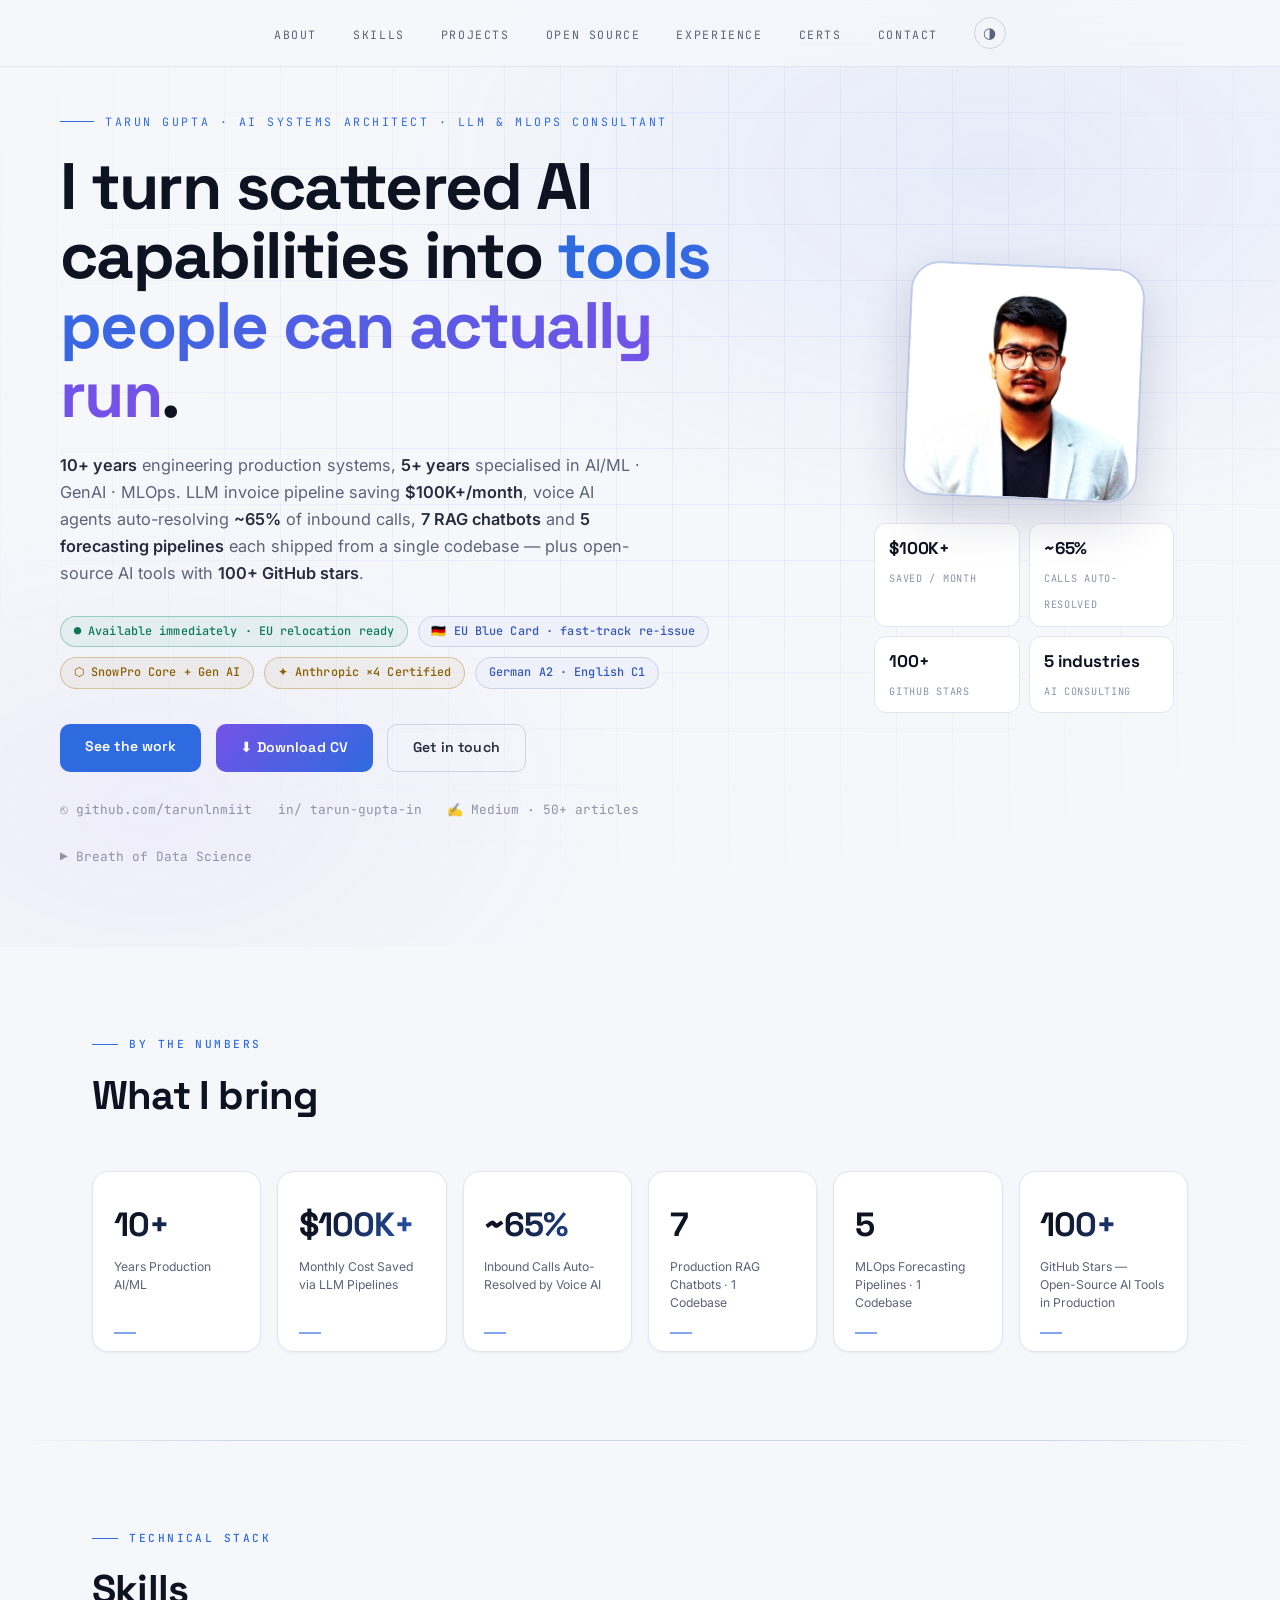
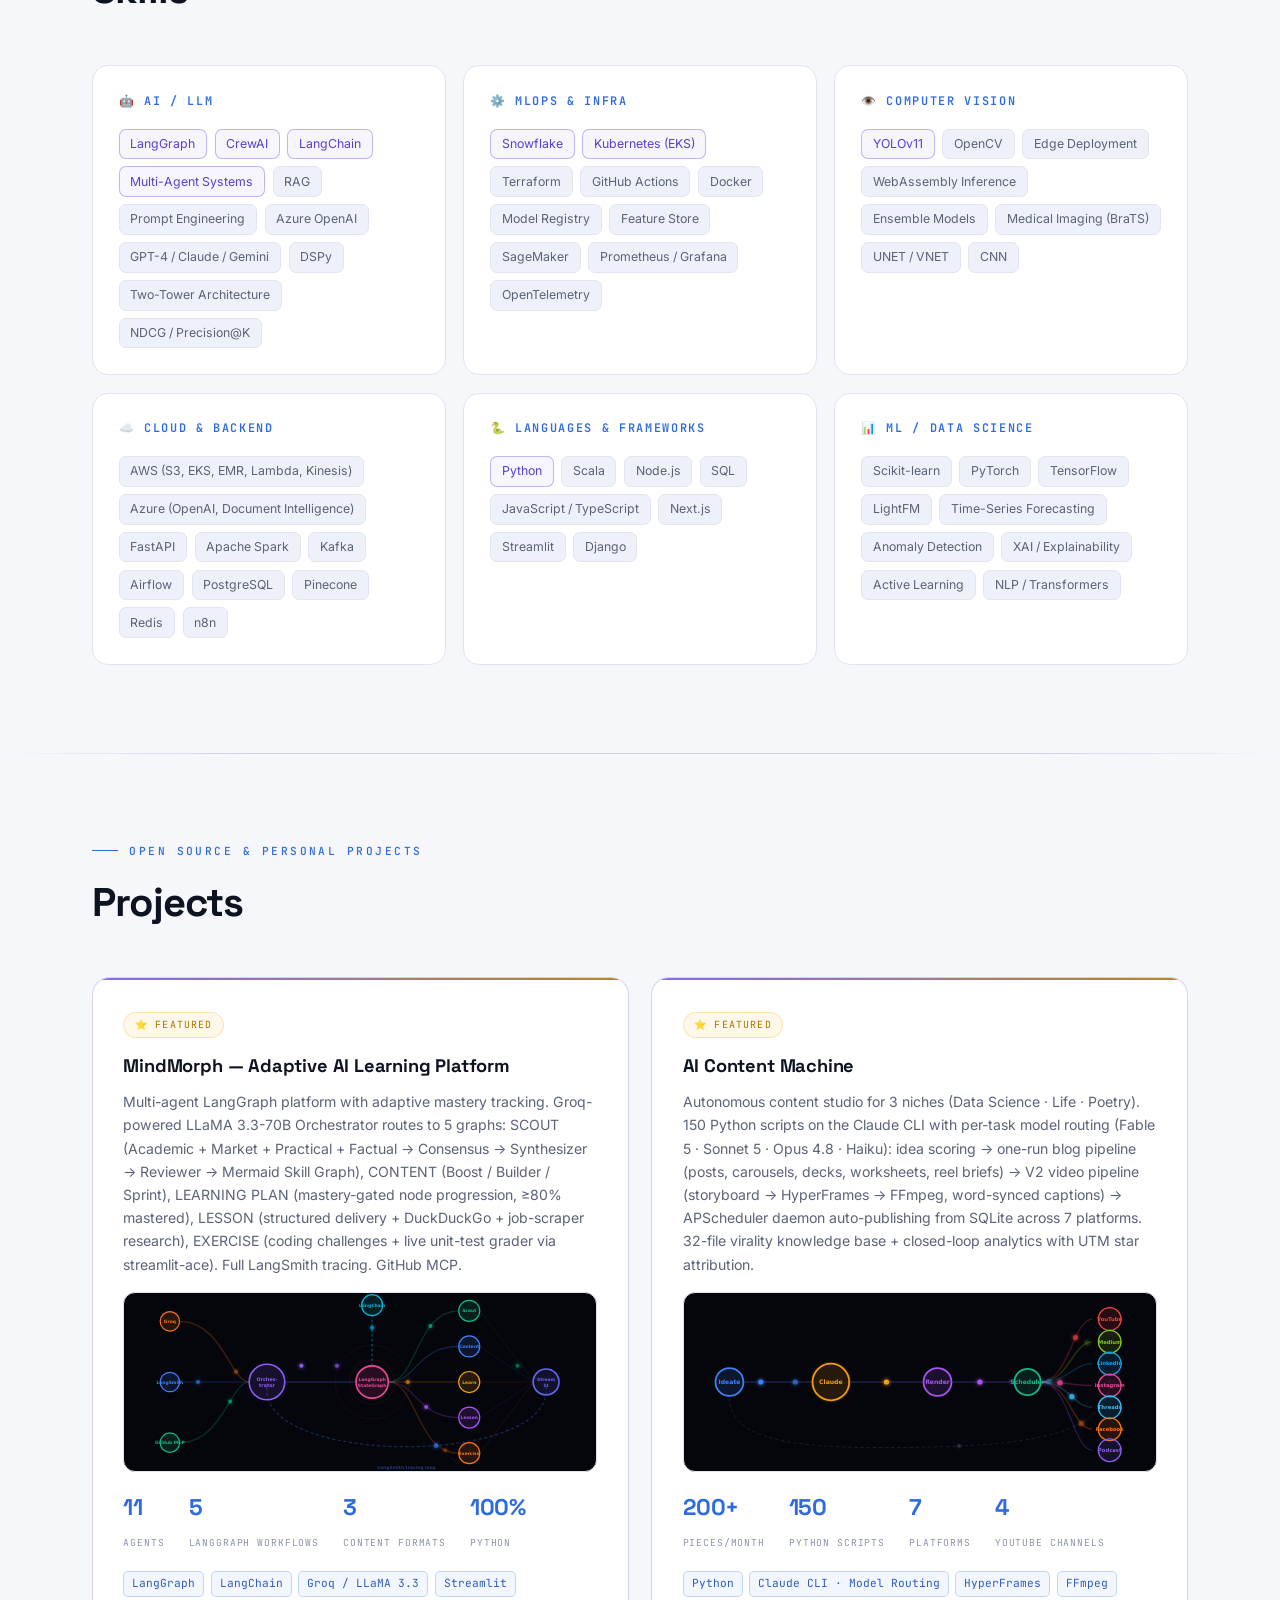
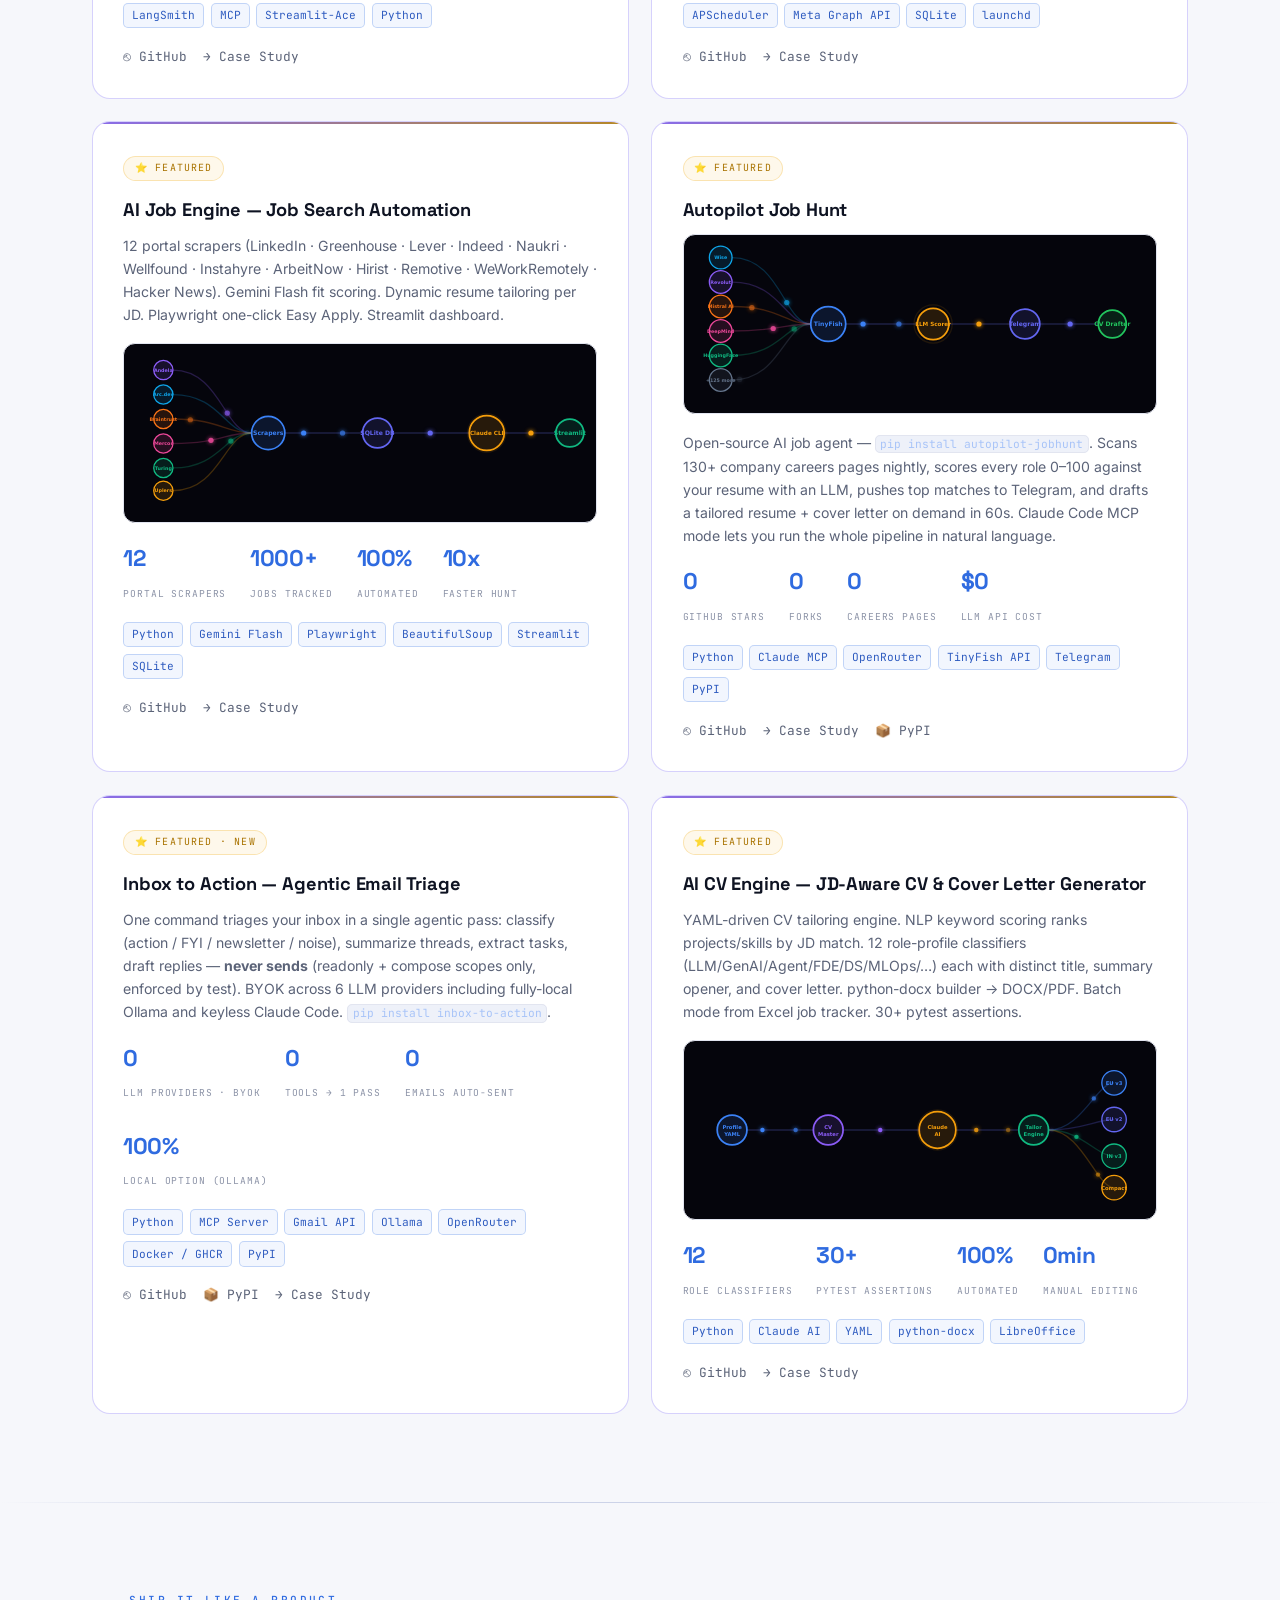
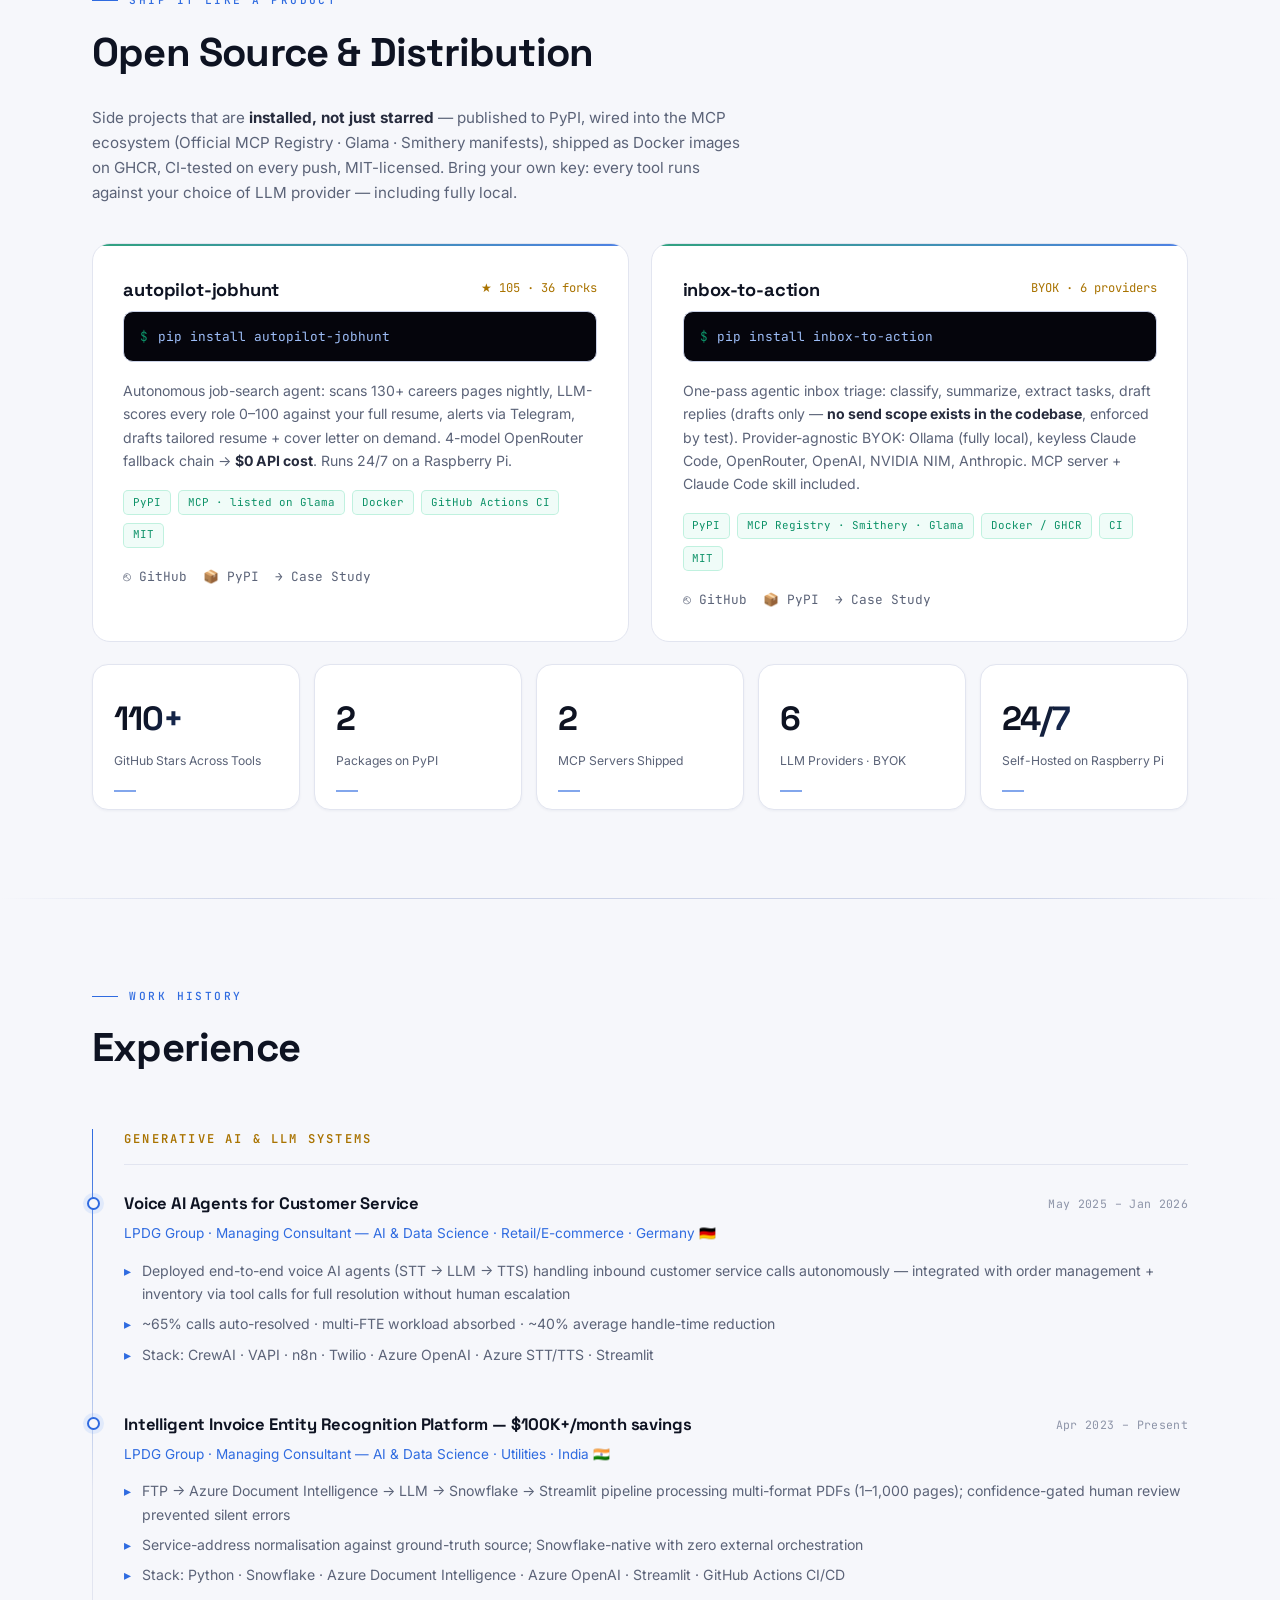
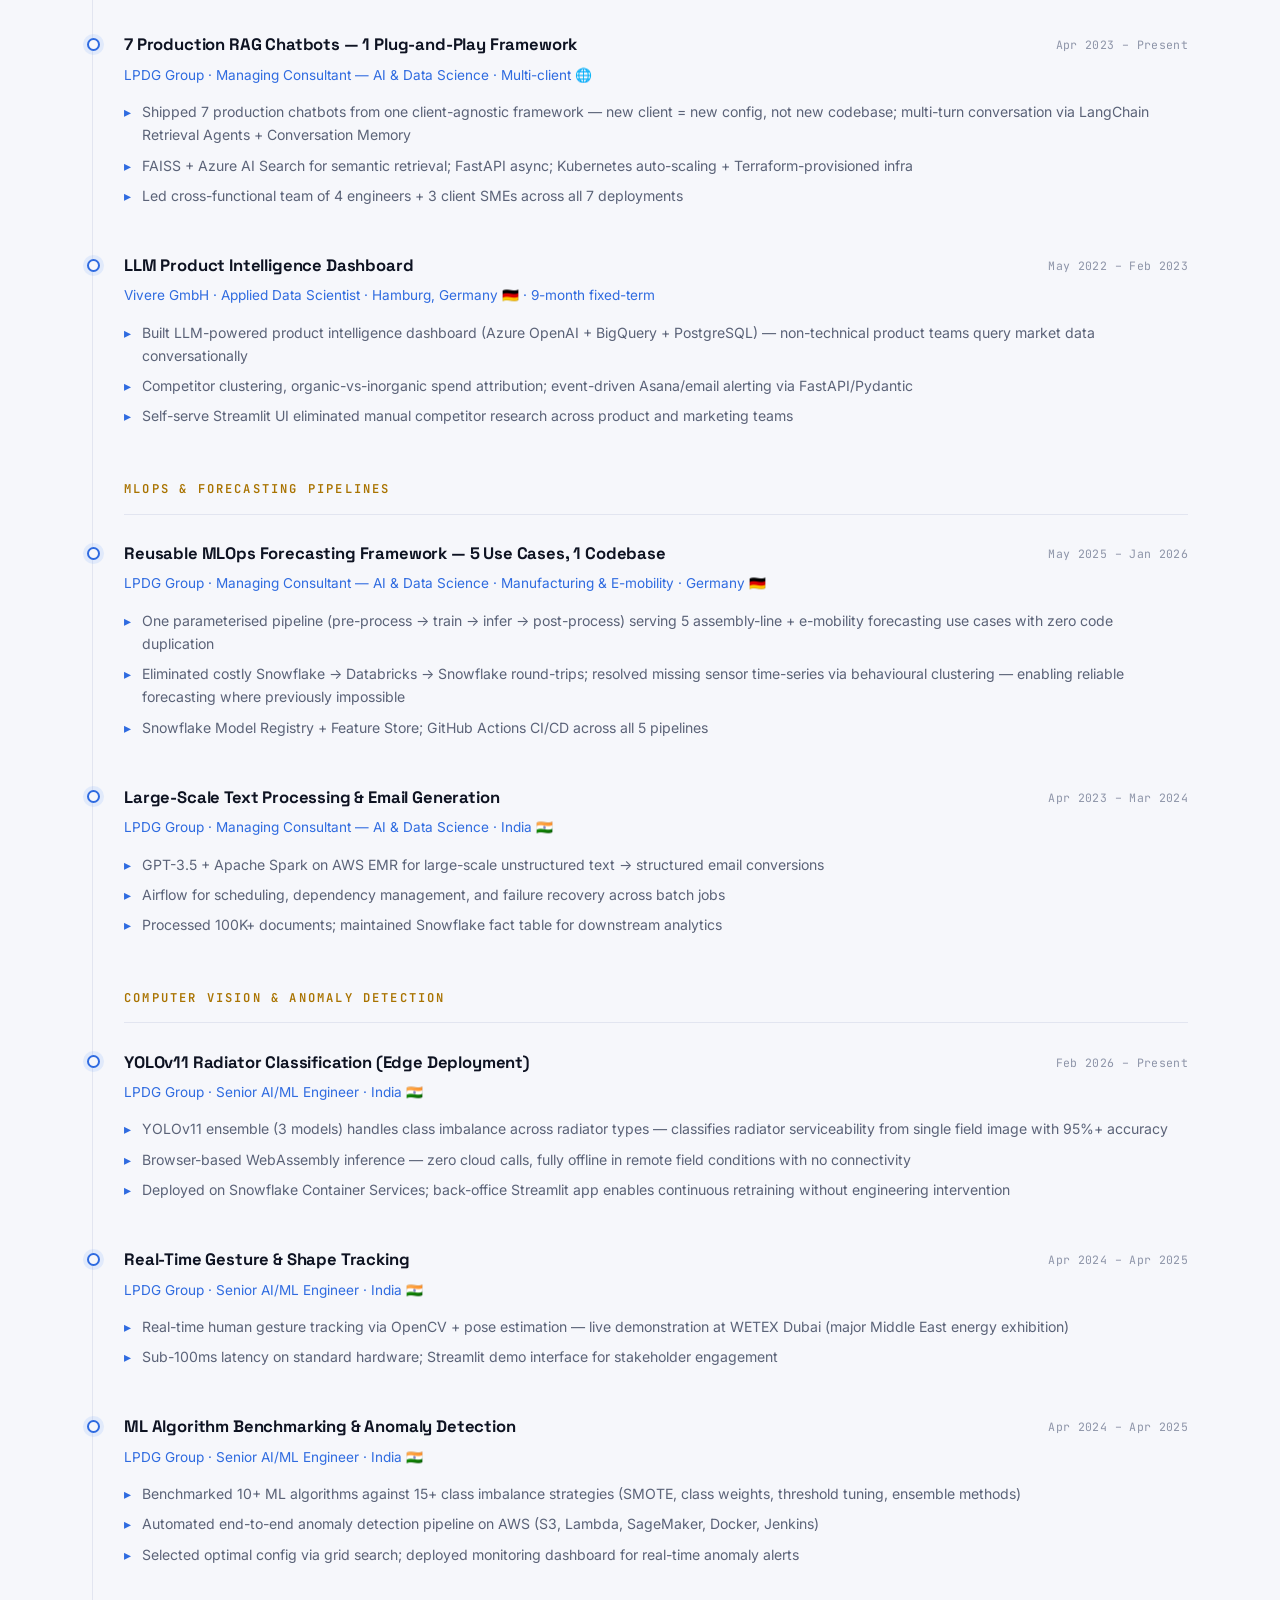
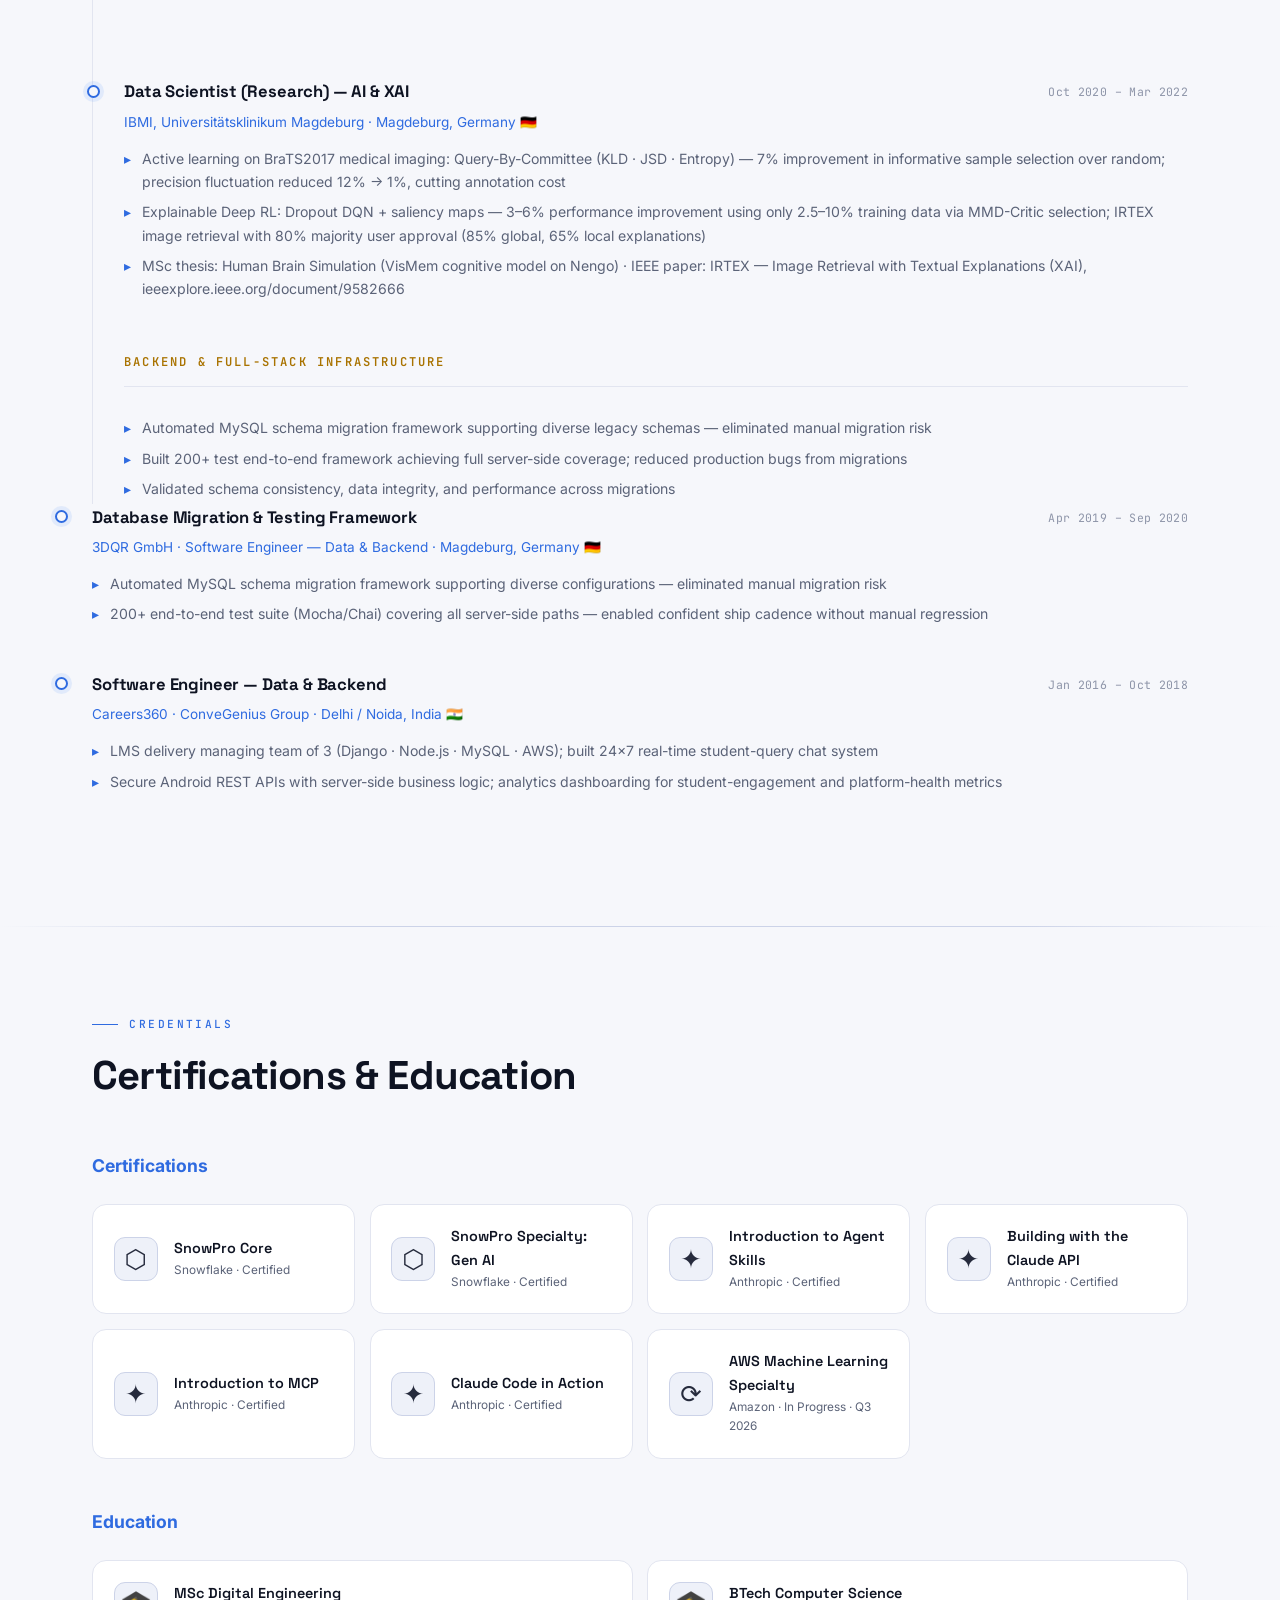
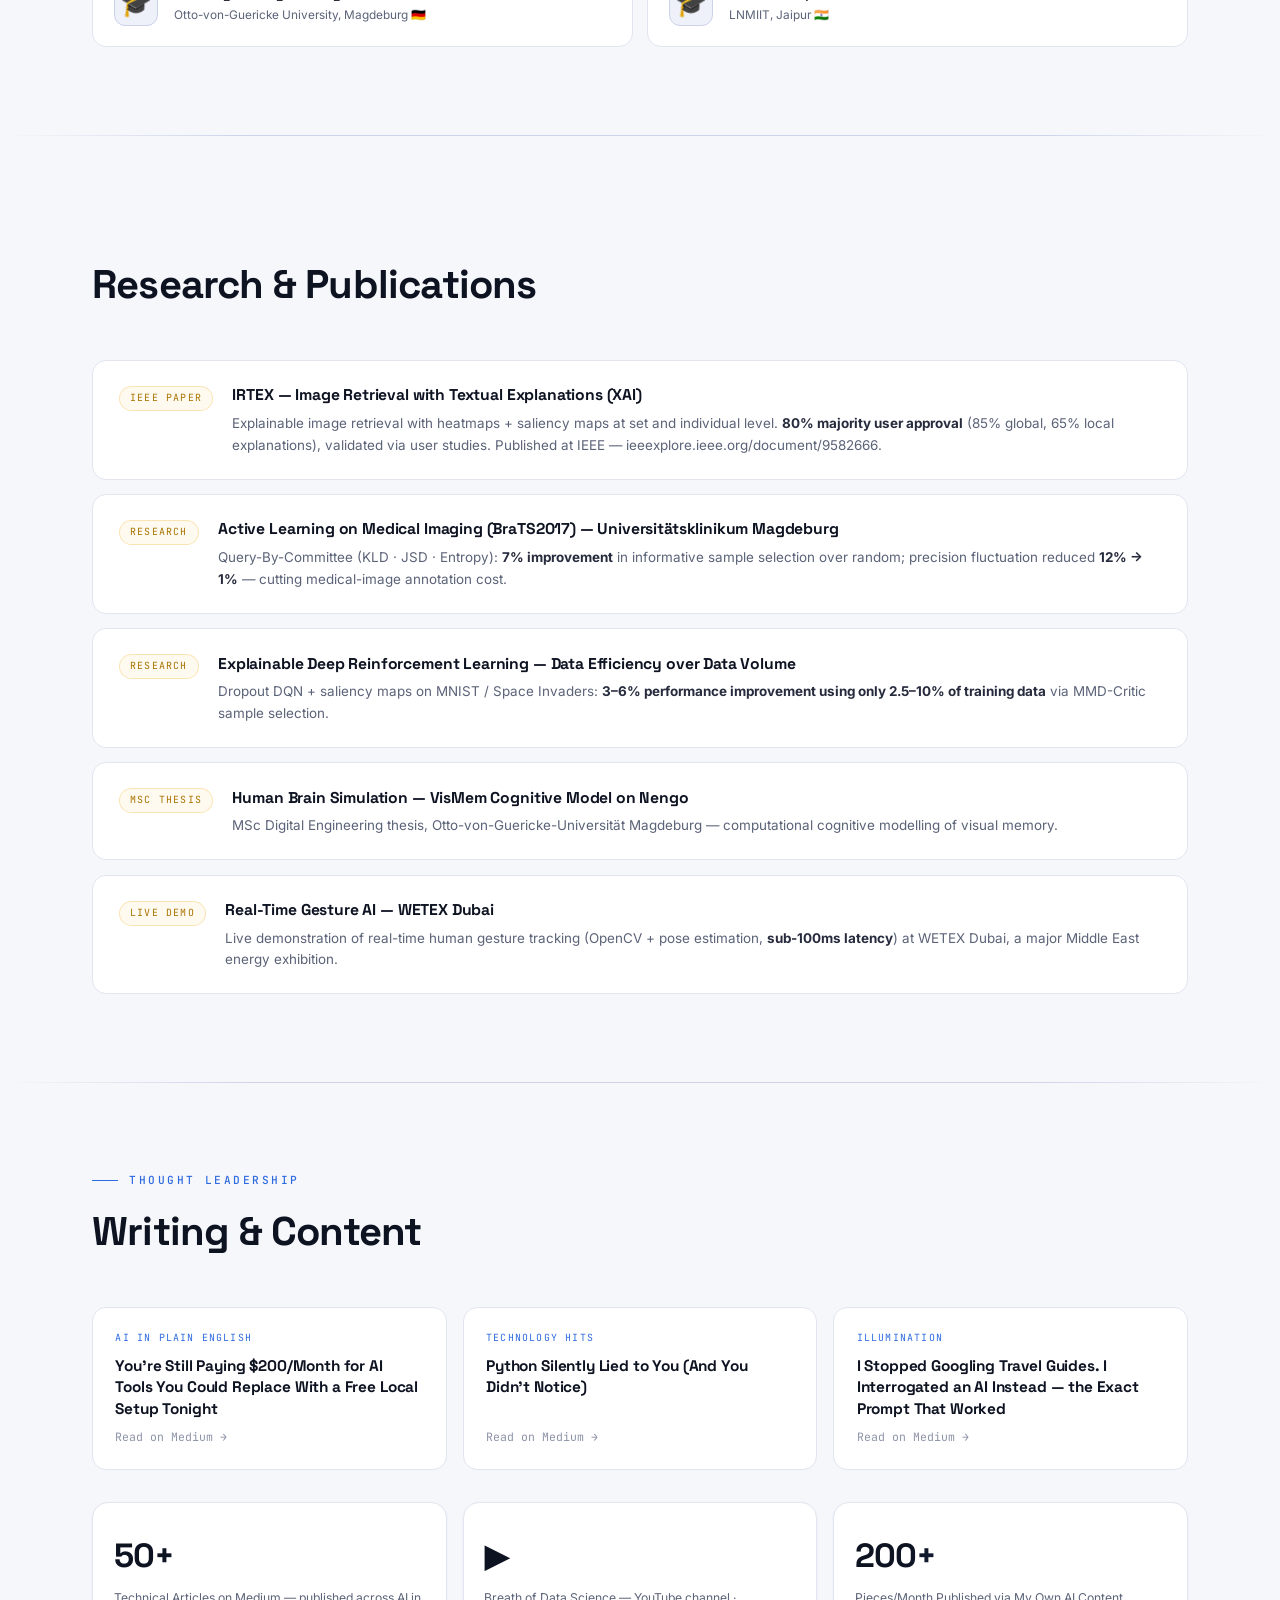
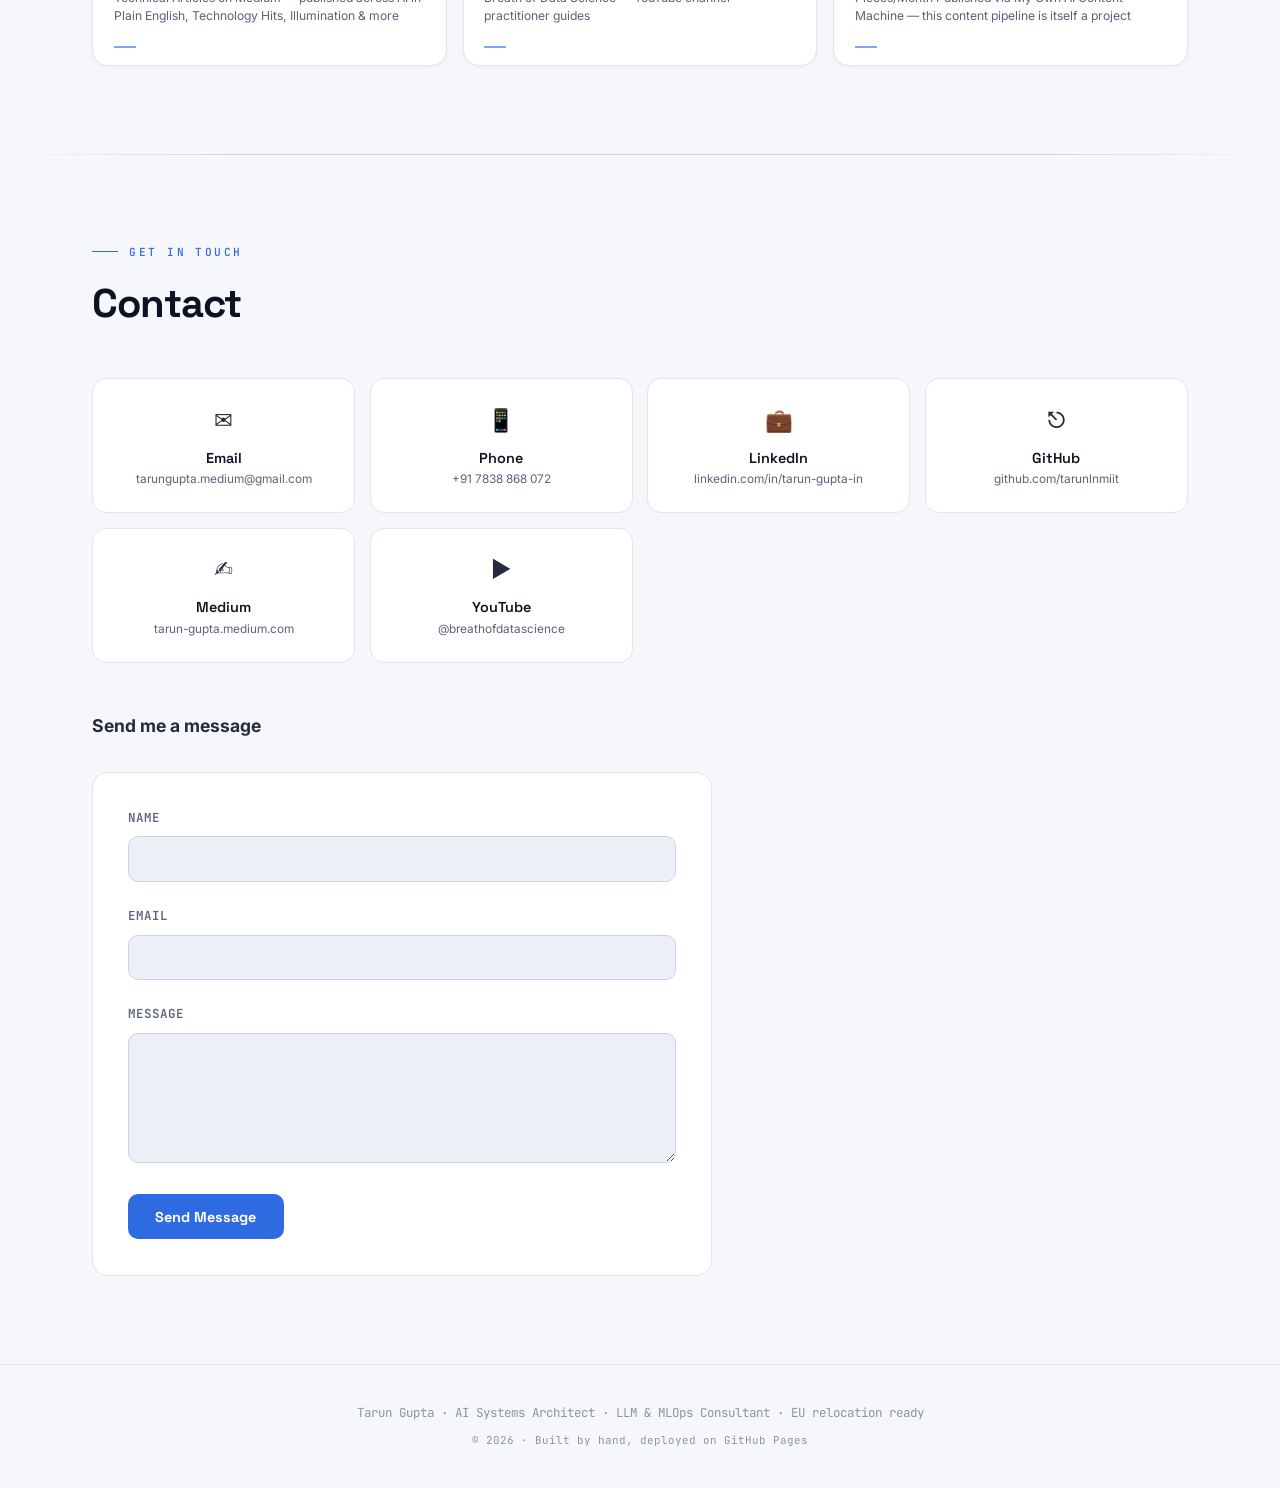
==== commit 8a558b93: "feat: recorded autopilot terminal demo, resync AI Content Machine from repo - autopilot-jobhunt case" ====
--- a/index.html
+++ b/index.html
@@ -613,24 +613,24 @@
     <div class="project-card featured" id="cm-card">
       <span class="feat-badge">⭐ Featured</span>
       <h3>AI Content Machine</h3>
-      <p>Full-stack automated content factory for 3 niches (Data Science · Life · Poetry). 67 Python scripts driven by launchd schedulers and a 9-page Streamlit operator dashboard: RSS/trend research → Notion ideation → Claude AI generation → Remotion video production → Buffer-scheduled publishing across 7 platforms. Closed-loop analytics pipeline.</p>
+      <p>Autonomous content studio for 3 niches (Data Science · Life · Poetry). 150 Python scripts on the Claude CLI with per-task model routing (Fable 5 · Sonnet 5 · Opus 4.8 · Haiku): idea scoring → one-run blog pipeline (posts, carousels, decks, worksheets, reel briefs) → V2 video pipeline (storyboard → HyperFrames → FFmpeg, word-synced captions) → APScheduler daemon auto-publishing from SQLite across 7 platforms. 32-file virality knowledge base + closed-loop analytics with UTM star attribution.</p>
       <div class="project-visual" id="cm-visual">
         <svg class="pipeline-svg" id="cm-svg" viewBox="0 0 540 180" preserveAspectRatio="xMidYMid meet"></svg>
         <div class="pipe-tooltip" id="cm-tooltip"></div>
       </div>
       <div class="cm-stats">
         <div class="cm-stat"><span class="cm-stat-num" data-target="200" data-suffix="+">0</span><span class="cm-stat-label">Pieces/Month</span></div>
-        <div class="cm-stat"><span class="cm-stat-num" data-target="67" data-suffix="+">0</span><span class="cm-stat-label">Scripts</span></div>
+        <div class="cm-stat"><span class="cm-stat-num" data-target="150">0</span><span class="cm-stat-label">Python Scripts</span></div>
         <div class="cm-stat"><span class="cm-stat-num" data-target="7">0</span><span class="cm-stat-label">Platforms</span></div>
-        <div class="cm-stat"><span class="cm-stat-num" data-target="85" data-suffix="%">0</span><span class="cm-stat-label">Less Manual Work</span></div>
+        <div class="cm-stat"><span class="cm-stat-num" data-target="4">0</span><span class="cm-stat-label">YouTube Channels</span></div>
       </div>
       <div class="project-stack">
-        <span class="stack-tag">Python</span><span class="stack-tag">Claude AI</span><span class="stack-tag">Remotion</span>
-        <span class="stack-tag">Streamlit</span><span class="stack-tag">Notion API</span><span class="stack-tag">FFmpeg</span>
-        <span class="stack-tag">Buffer</span><span class="stack-tag">YouTube API</span>
+        <span class="stack-tag">Python</span><span class="stack-tag">Claude CLI · Model Routing</span><span class="stack-tag">HyperFrames</span>
+        <span class="stack-tag">FFmpeg</span><span class="stack-tag">APScheduler</span><span class="stack-tag">Meta Graph API</span>
+        <span class="stack-tag">SQLite</span><span class="stack-tag">launchd</span>
       </div>
       <div class="project-links">
-        <a href="https://github.com/tarunlnmiit/ai-content-machine" target="_blank" rel="noopener">⎋ GitHub</a>
+        <a href="https://github.com/tarunlnmiit/content-machine" target="_blank" rel="noopener">⎋ GitHub</a>
         <a href="case-studies/ai-content-machine.html">→ Case Study</a>
       </div>
     </div>
@@ -1078,19 +1078,19 @@
   var ns = 'http://www.w3.org/2000/svg';
 
   var nodes = [
-    { id: 'research', label: 'Research',  x: 52,  y: 90, r: 16, color: '#3b82f6', tip: 'RSS feeds · Google Suggest · YouTube & Instagram trend scrapers' },
-    { id: 'claude',   label: 'Claude AI', x: 168, y: 90, r: 21, color: '#f59e0b', tip: '67 Python scripts: ghostwrite blogs, scripts, slides, thumbnails, carousels' },
-    { id: 'produce',  label: 'Remotion',  x: 290, y: 90, r: 16, color: '#a855f7', tip: 'Remotion video production · FFmpeg auto-edit · B-roll generation · Reels & Shorts' },
-    { id: 'schedule', label: 'Schedule',  x: 393, y: 90, r: 15, color: '#10b981', tip: 'Buffer scheduler · Notion status tracker · launchd cron automation' }
+    { id: 'research', label: 'Ideate',    x: 52,  y: 90, r: 16, color: '#3b82f6', tip: 'Idea scorer + weekly project reels · 32-file virality knowledge base · 90-day no-repeat tracker' },
+    { id: 'claude',   label: 'Claude',    x: 168, y: 90, r: 21, color: '#f59e0b', tip: '150 Python scripts on Claude CLI · per-task model routing: Fable 5 / Sonnet 5 / Opus 4.8 / Haiku' },
+    { id: 'produce',  label: 'Render',    x: 290, y: 90, r: 16, color: '#a855f7', tip: 'V2 video pipeline: storyboard → HyperFrames per-beat compositions → FFmpeg · word-synced captions · B-roll montage' },
+    { id: 'schedule', label: 'Scheduler', x: 393, y: 90, r: 15, color: '#10b981', tip: 'APScheduler daemon fires pending posts from SQLite · launchd automation · UTM star-attribution analytics loop' }
   ];
 
   var platforms = [
-    { label: 'YouTube',   y: 12,  color: '#ef4444', tip: 'Auto-upload scripts + thumbnails (4 channels)' },
-    { label: 'Medium',    y: 38,  color: '#84cc16', tip: 'Tech + data articles via publish_medium.py' },
-    { label: 'LinkedIn',  y: 63,  color: '#0ea5e9', tip: 'Professional posts via post_linkedin.py' },
-    { label: 'Twitter',   y: 88,  color: '#38bdf8', tip: 'Threads + micro-content via post_twitter.py' },
-    { label: 'Instagram', y: 113, color: '#ec4899', tip: 'Carousels + Reels + Stories' },
-    { label: 'Substack',  y: 138, color: '#f97316', tip: 'Long-form newsletters (3 publications)' },
+    { label: 'YouTube',   y: 12,  color: '#ef4444', tip: 'Long-form + Shorts across 4 channels' },
+    { label: 'Medium',    y: 38,  color: '#84cc16', tip: 'Hero blogs + publication crossposts' },
+    { label: 'LinkedIn',  y: 63,  color: '#0ea5e9', tip: 'Posts + polls + pinned-comment CTAs' },
+    { label: 'Instagram', y: 88,  color: '#ec4899', tip: 'Reels + carousels via Meta Graph API' },
+    { label: 'Threads',   y: 113, color: '#38bdf8', tip: 'Micro-content via Meta Graph API' },
+    { label: 'Facebook',  y: 138, color: '#f97316', tip: 'Mirrors Instagram via Meta Graph API' },
     { label: 'Podcast',   y: 162, color: '#8b5cf6', tip: 'Breath of Life + Breath of Poetry on Spotify' }
   ];
 
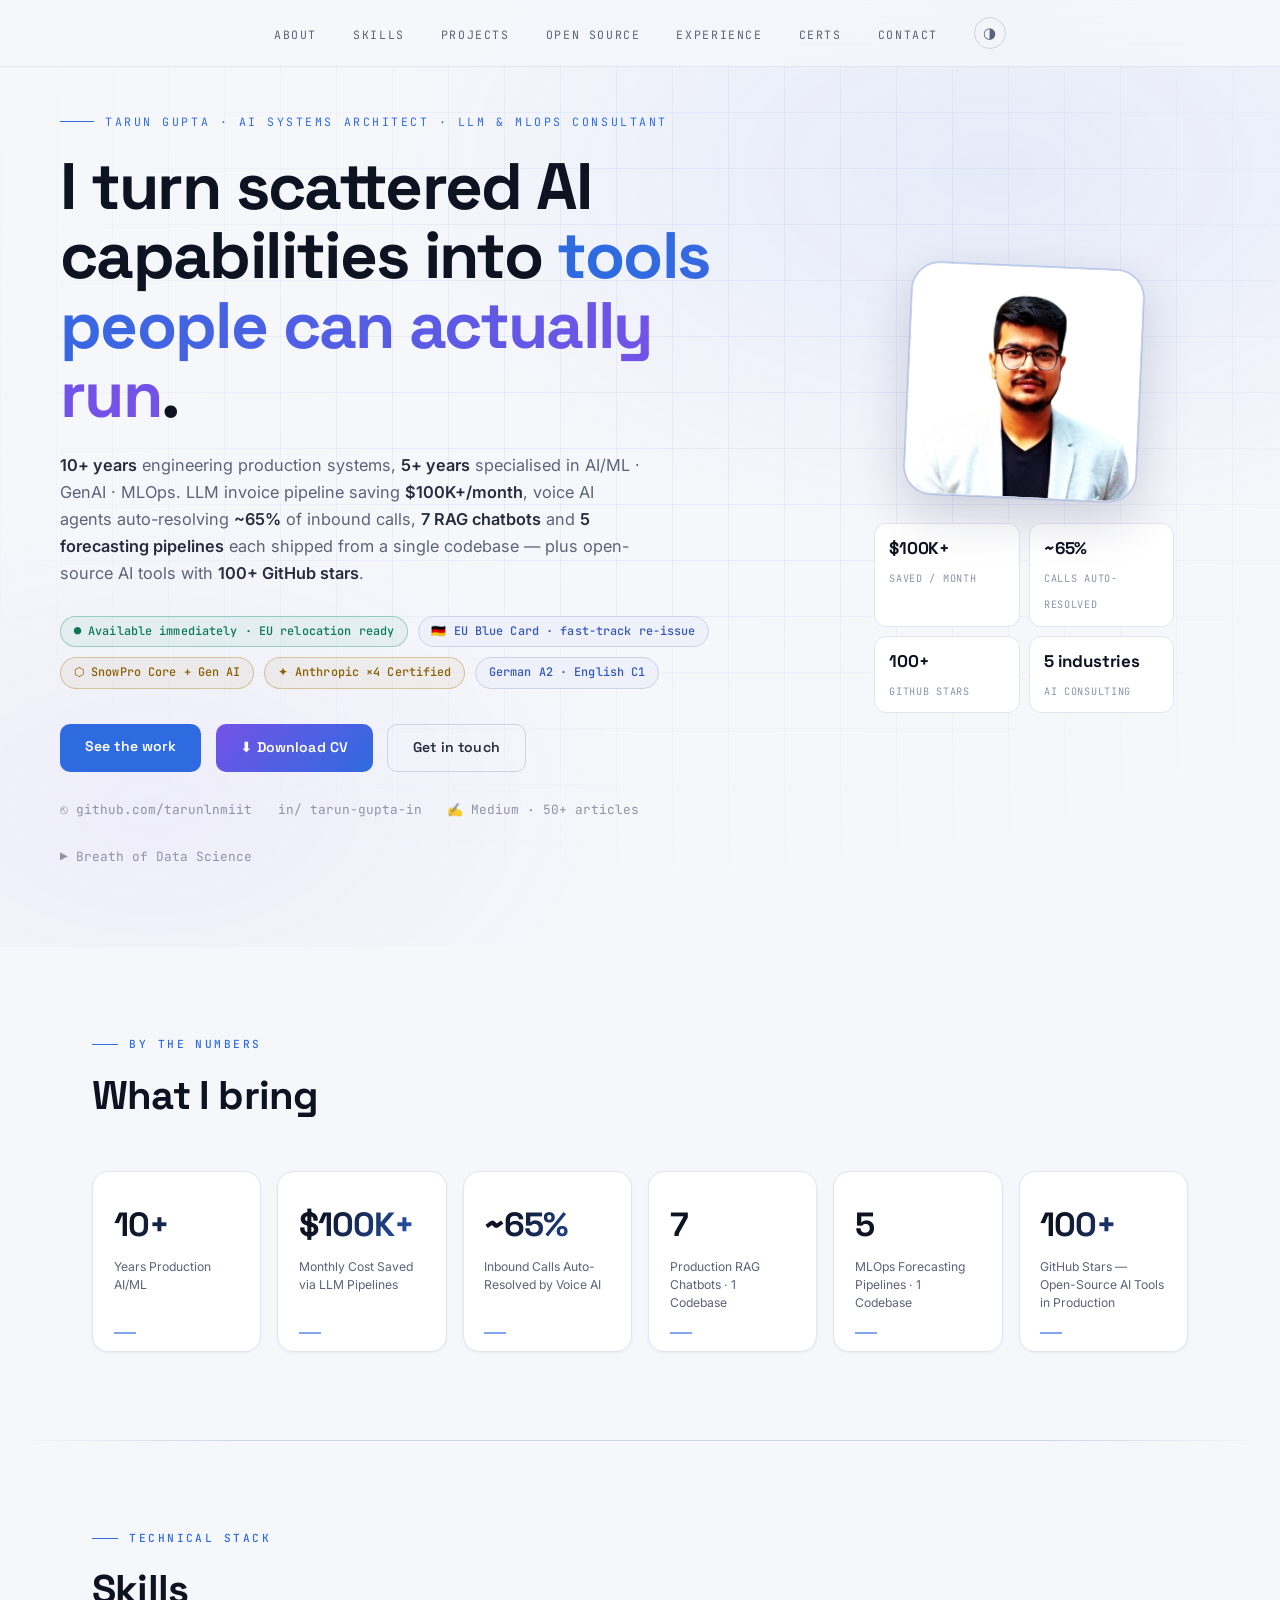
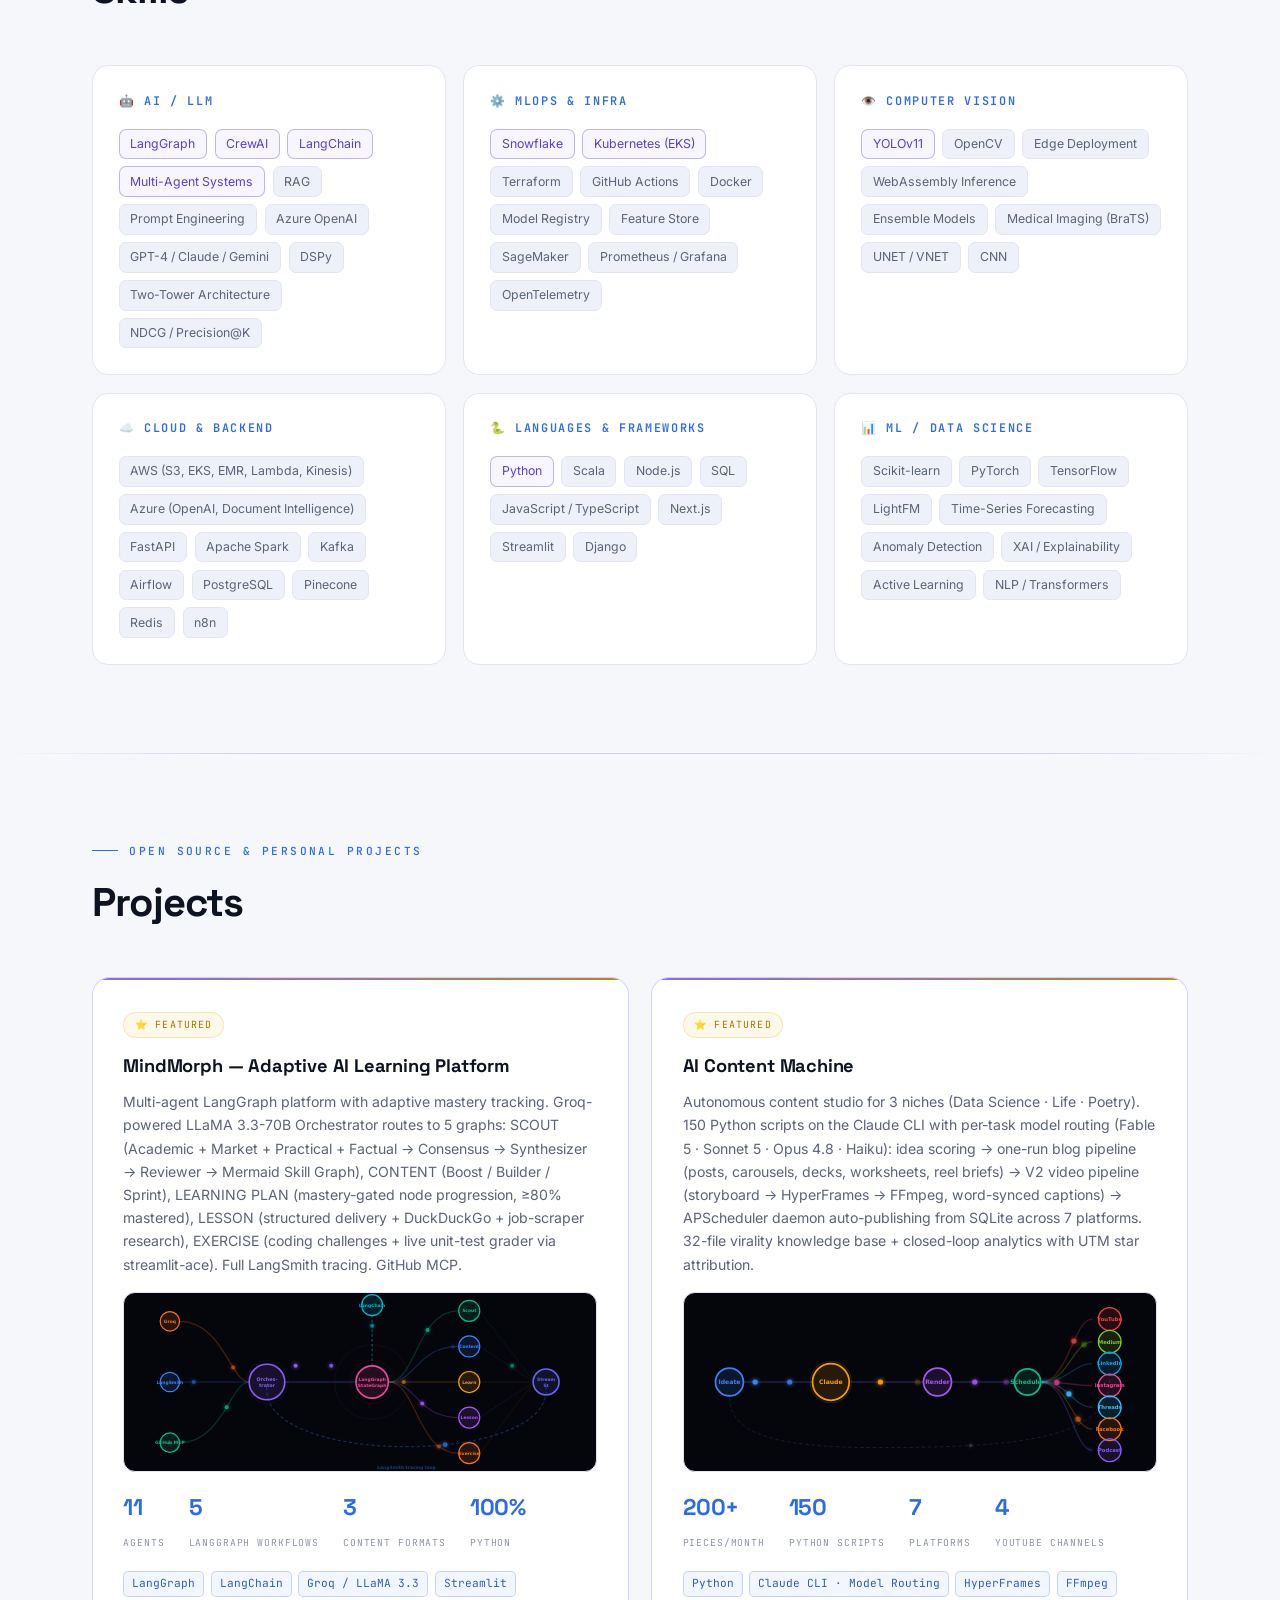
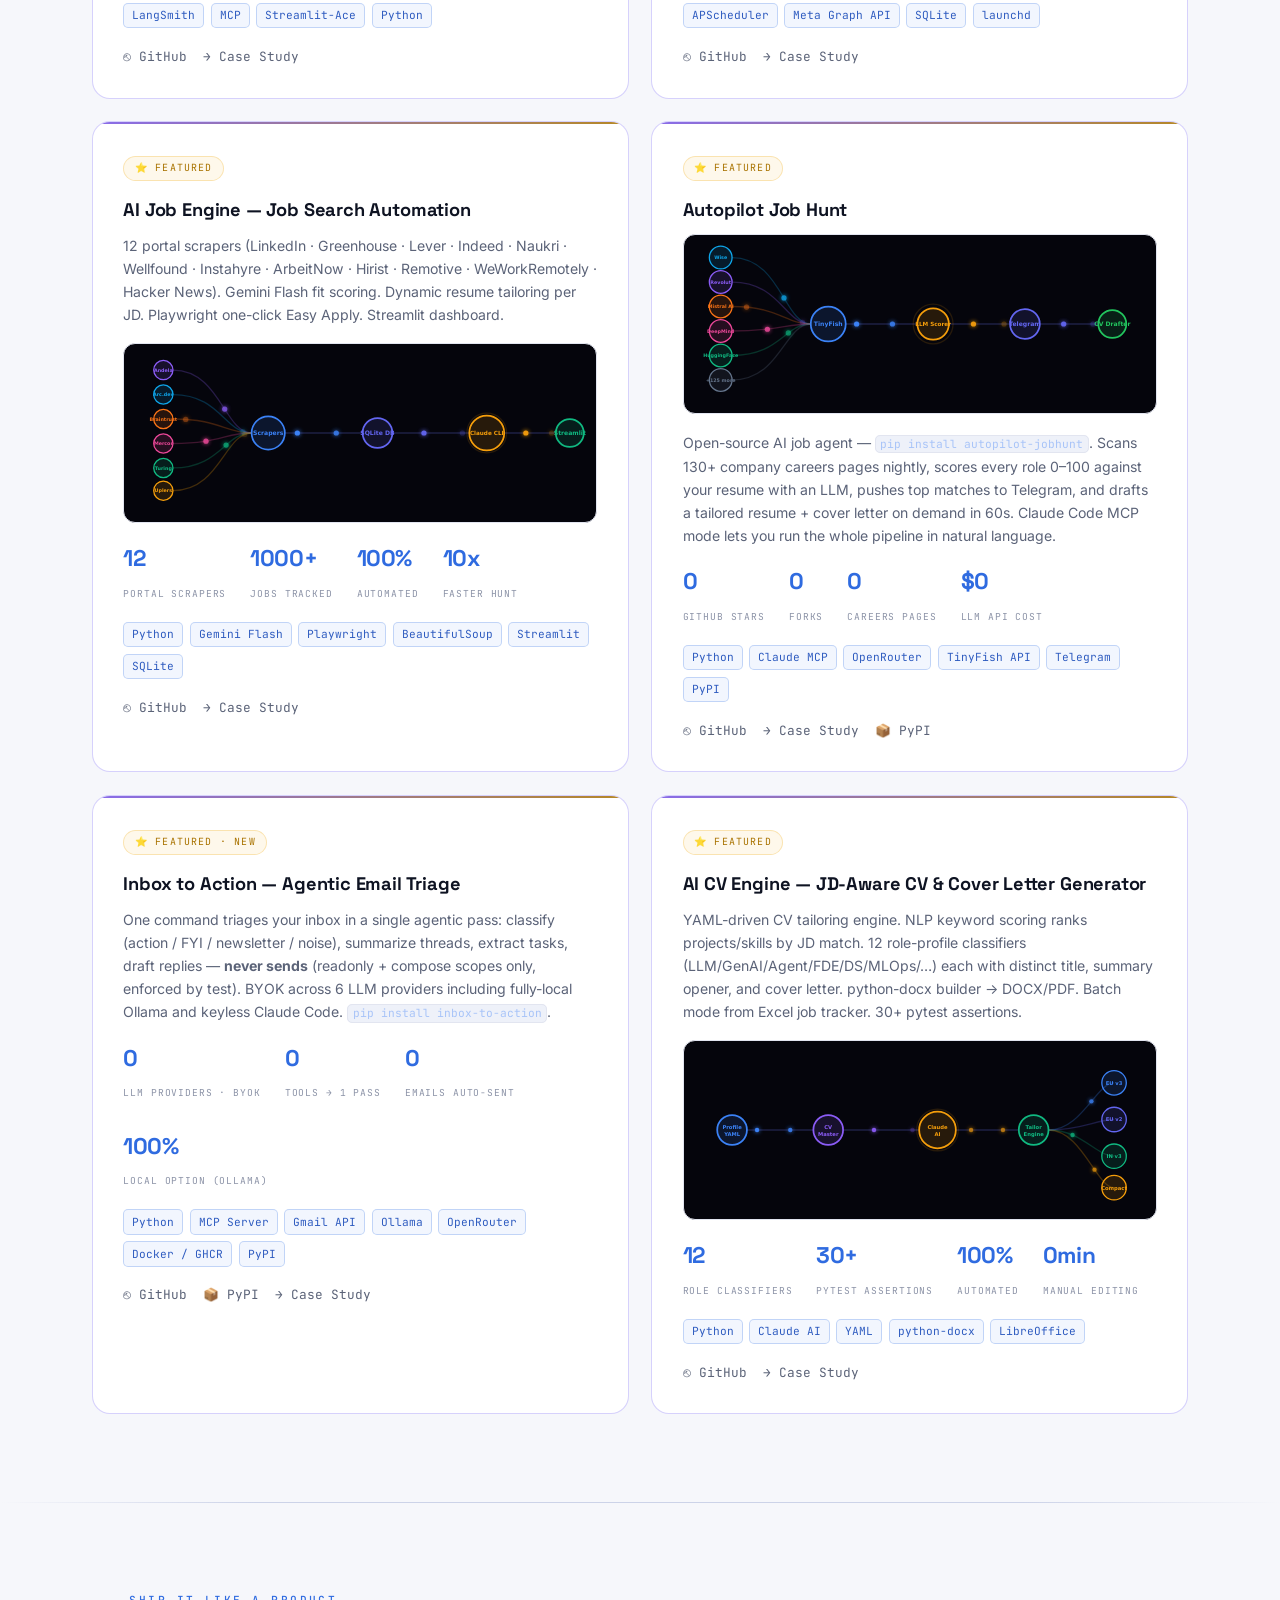
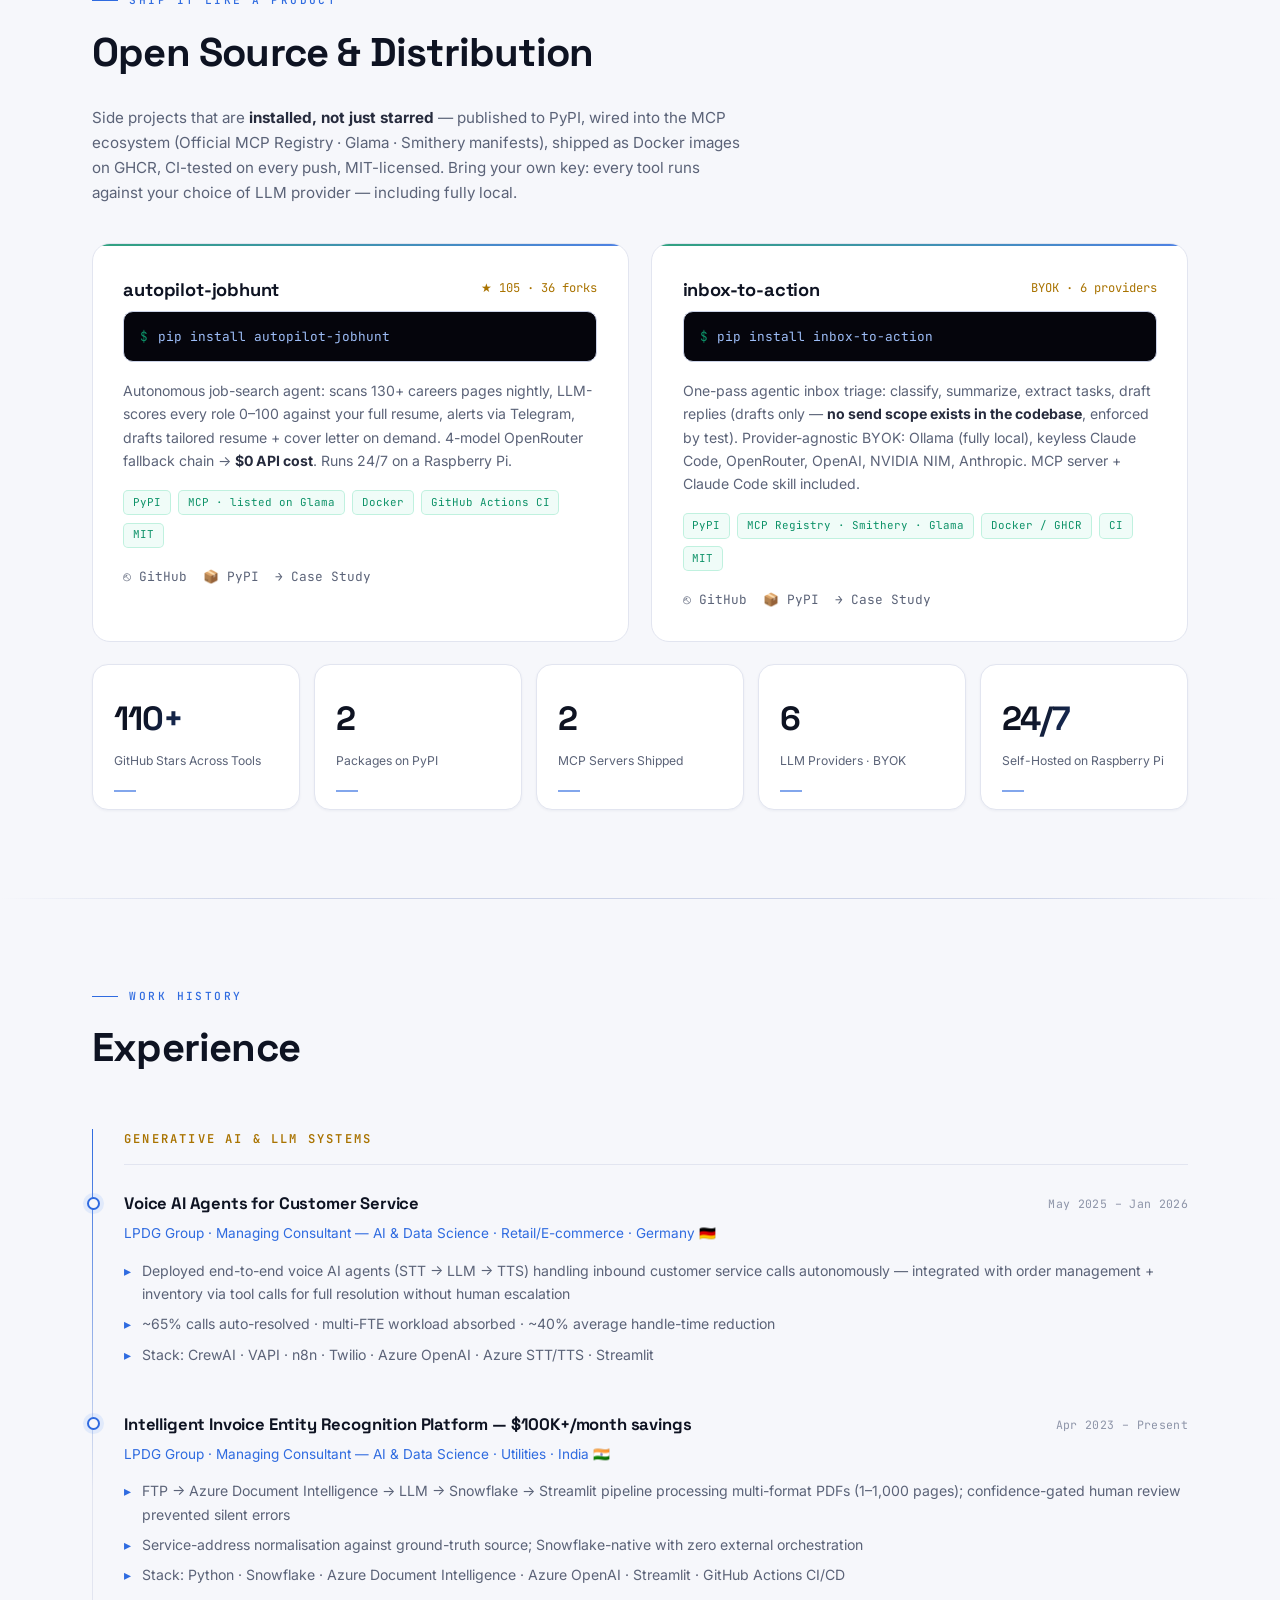
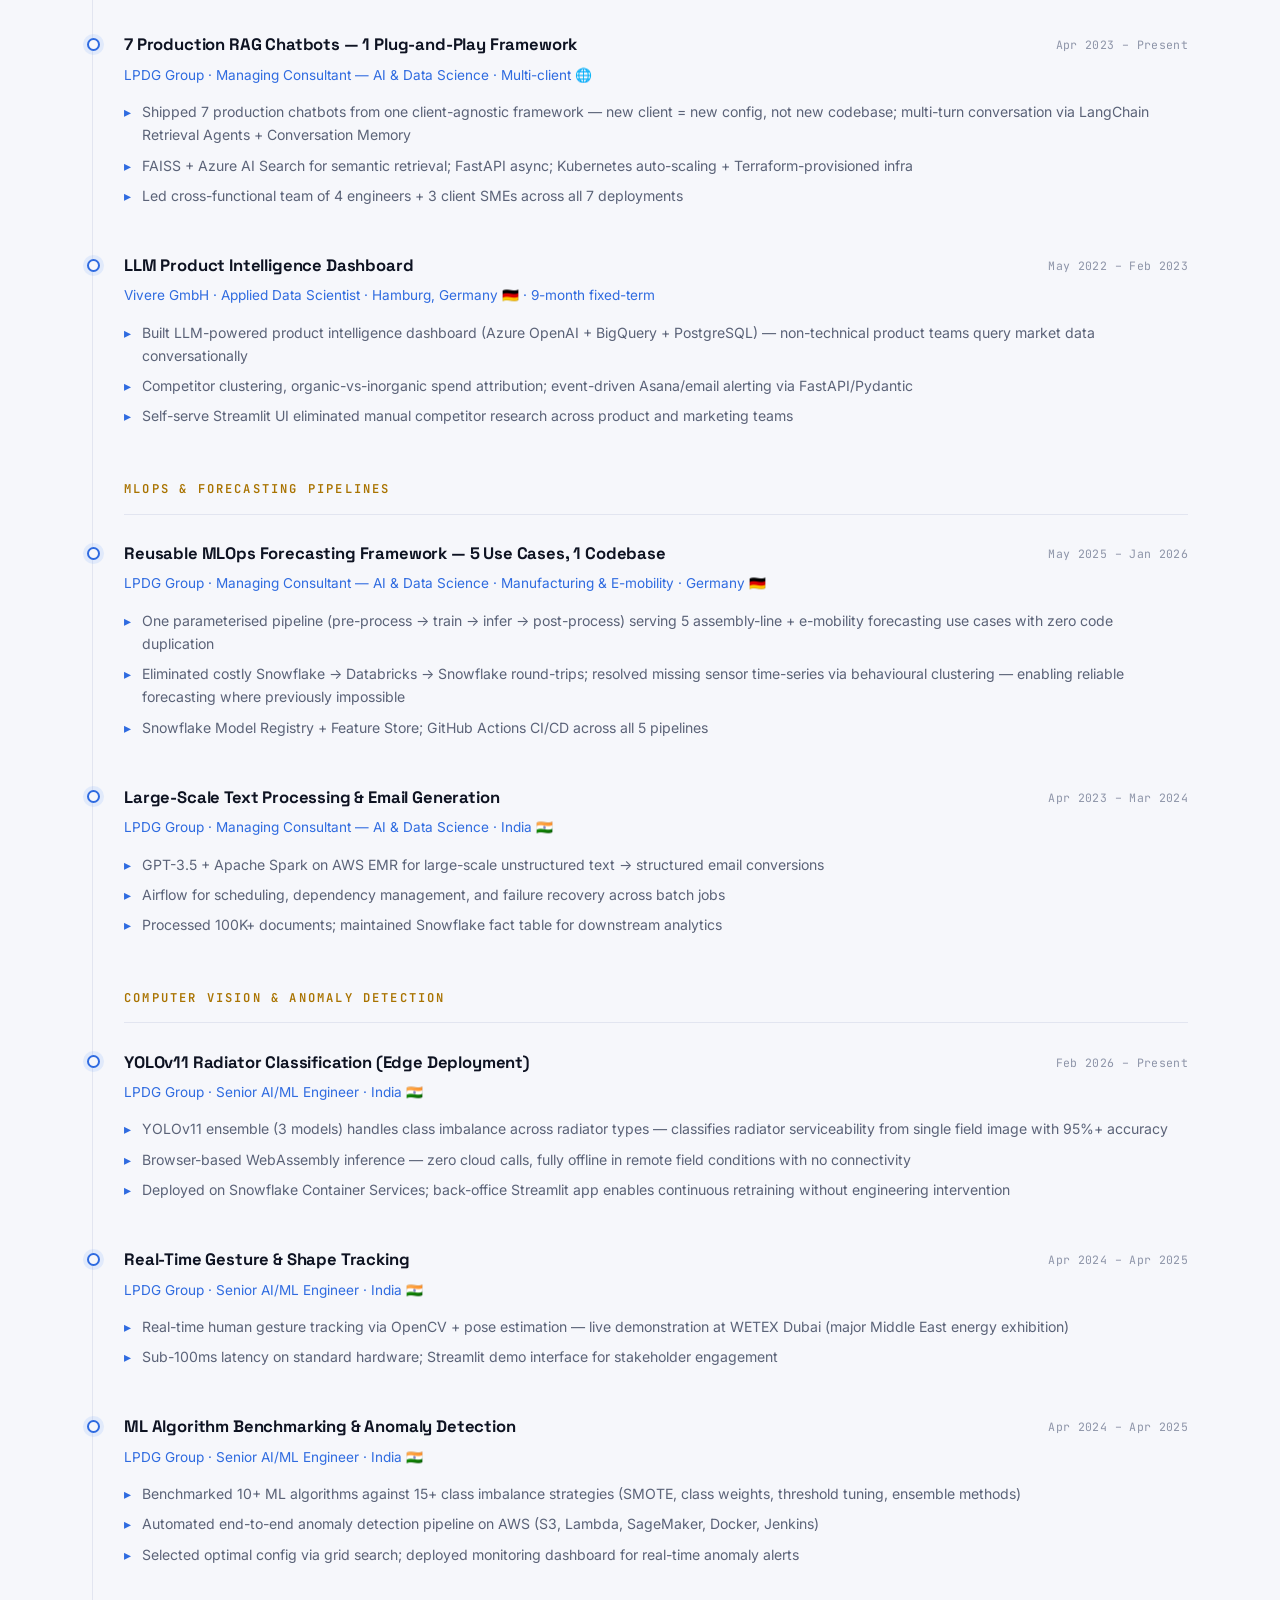
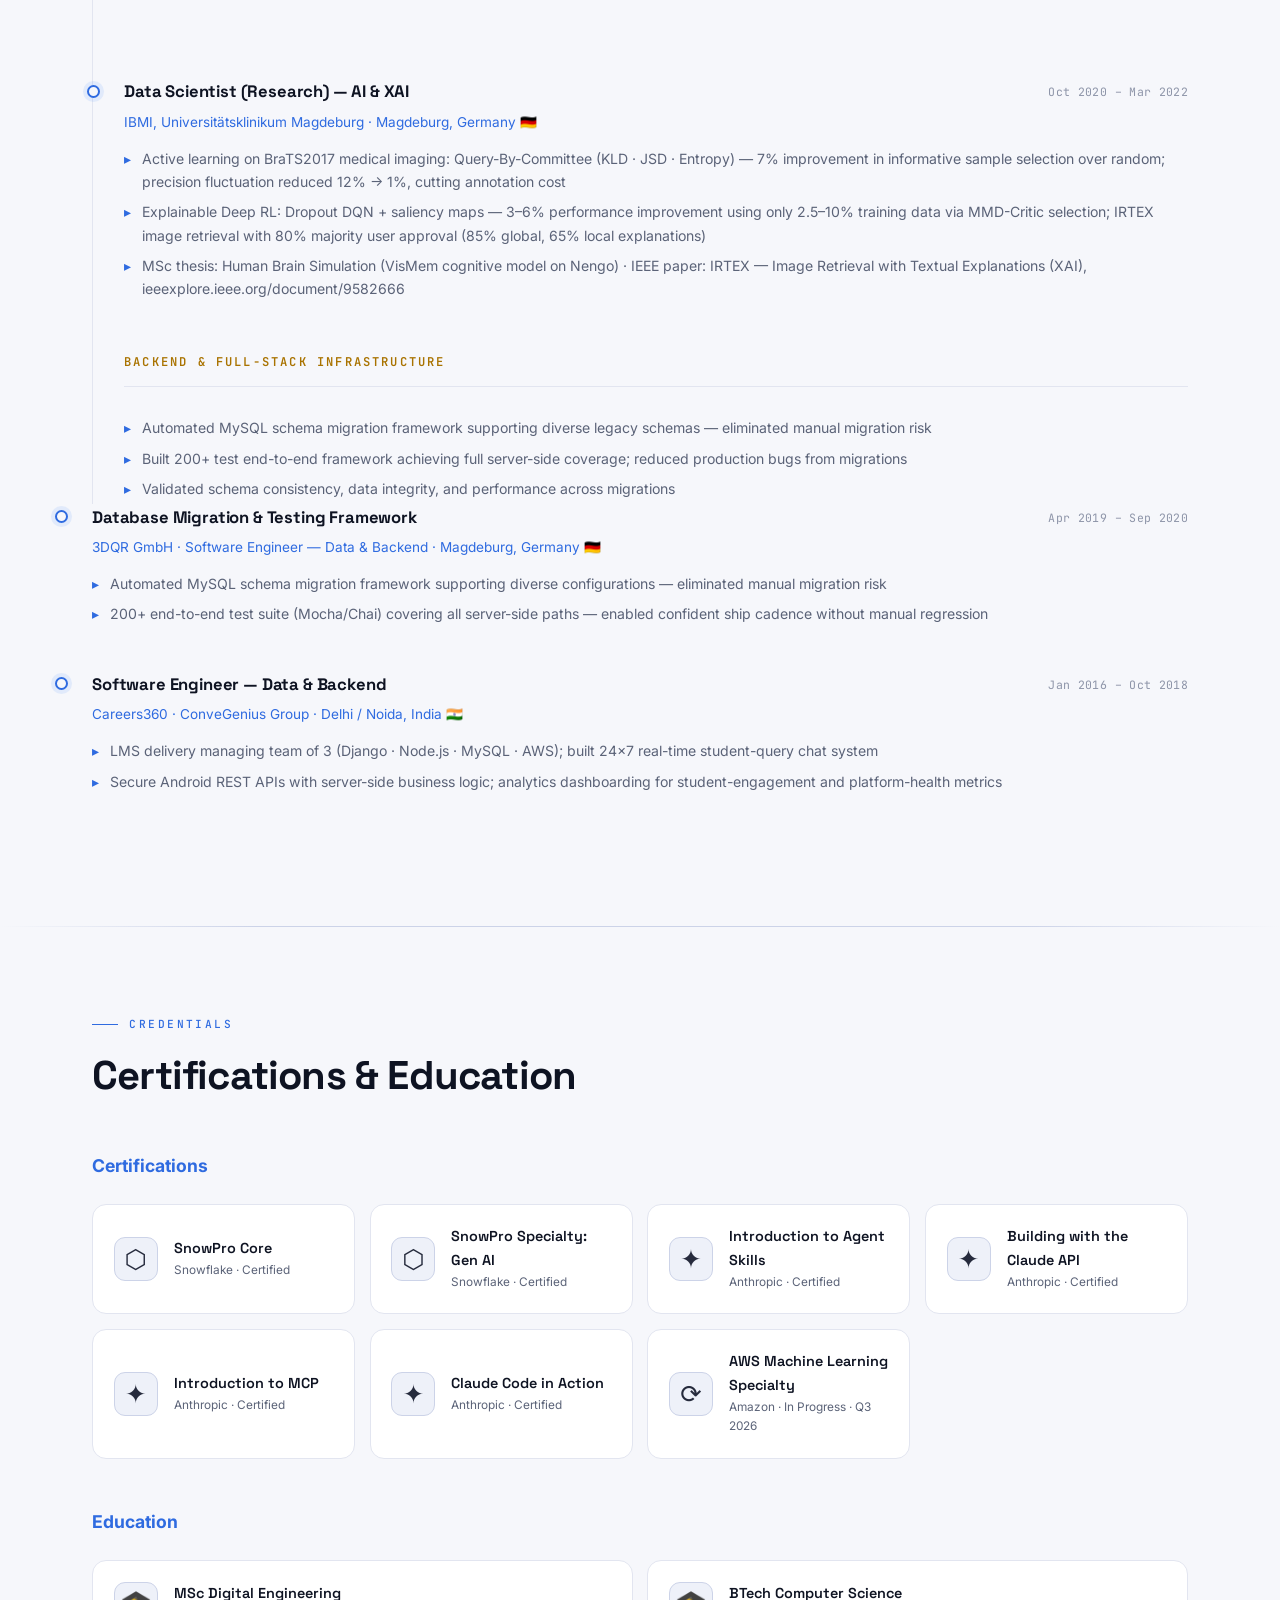
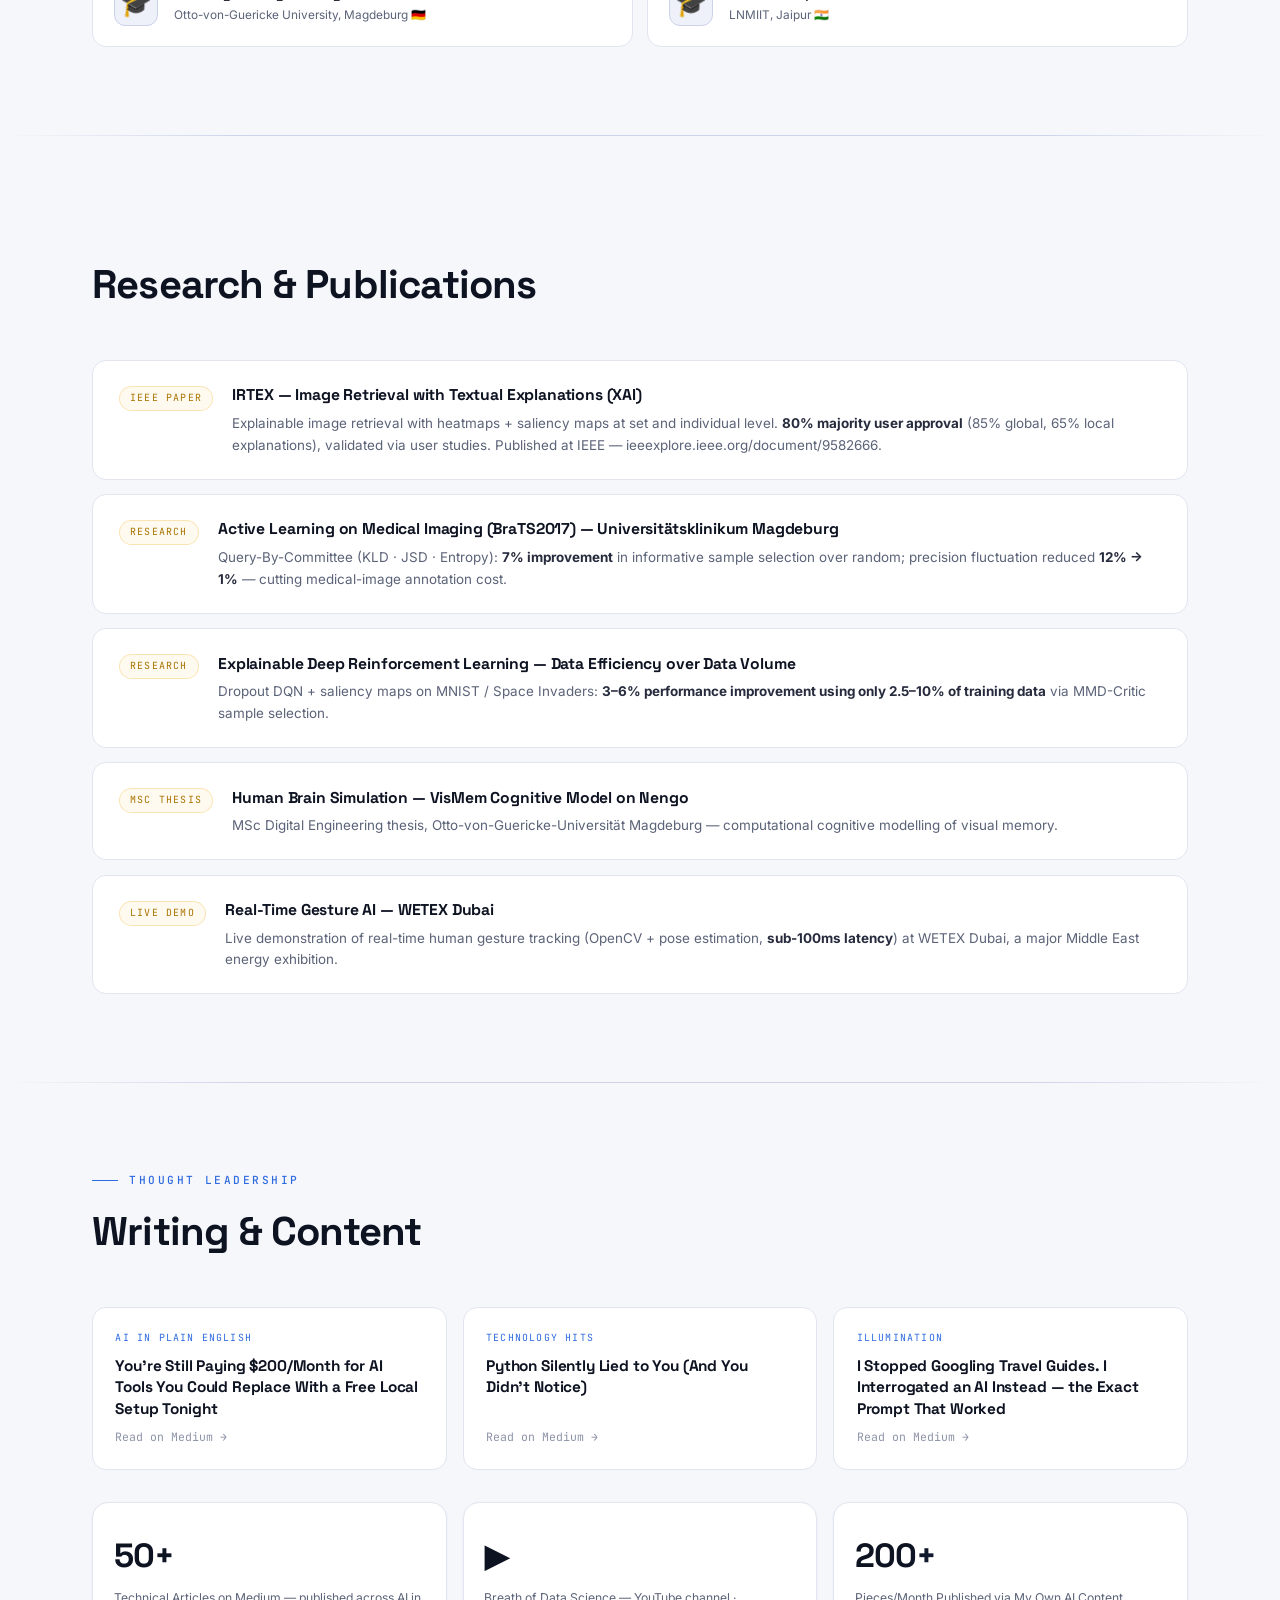
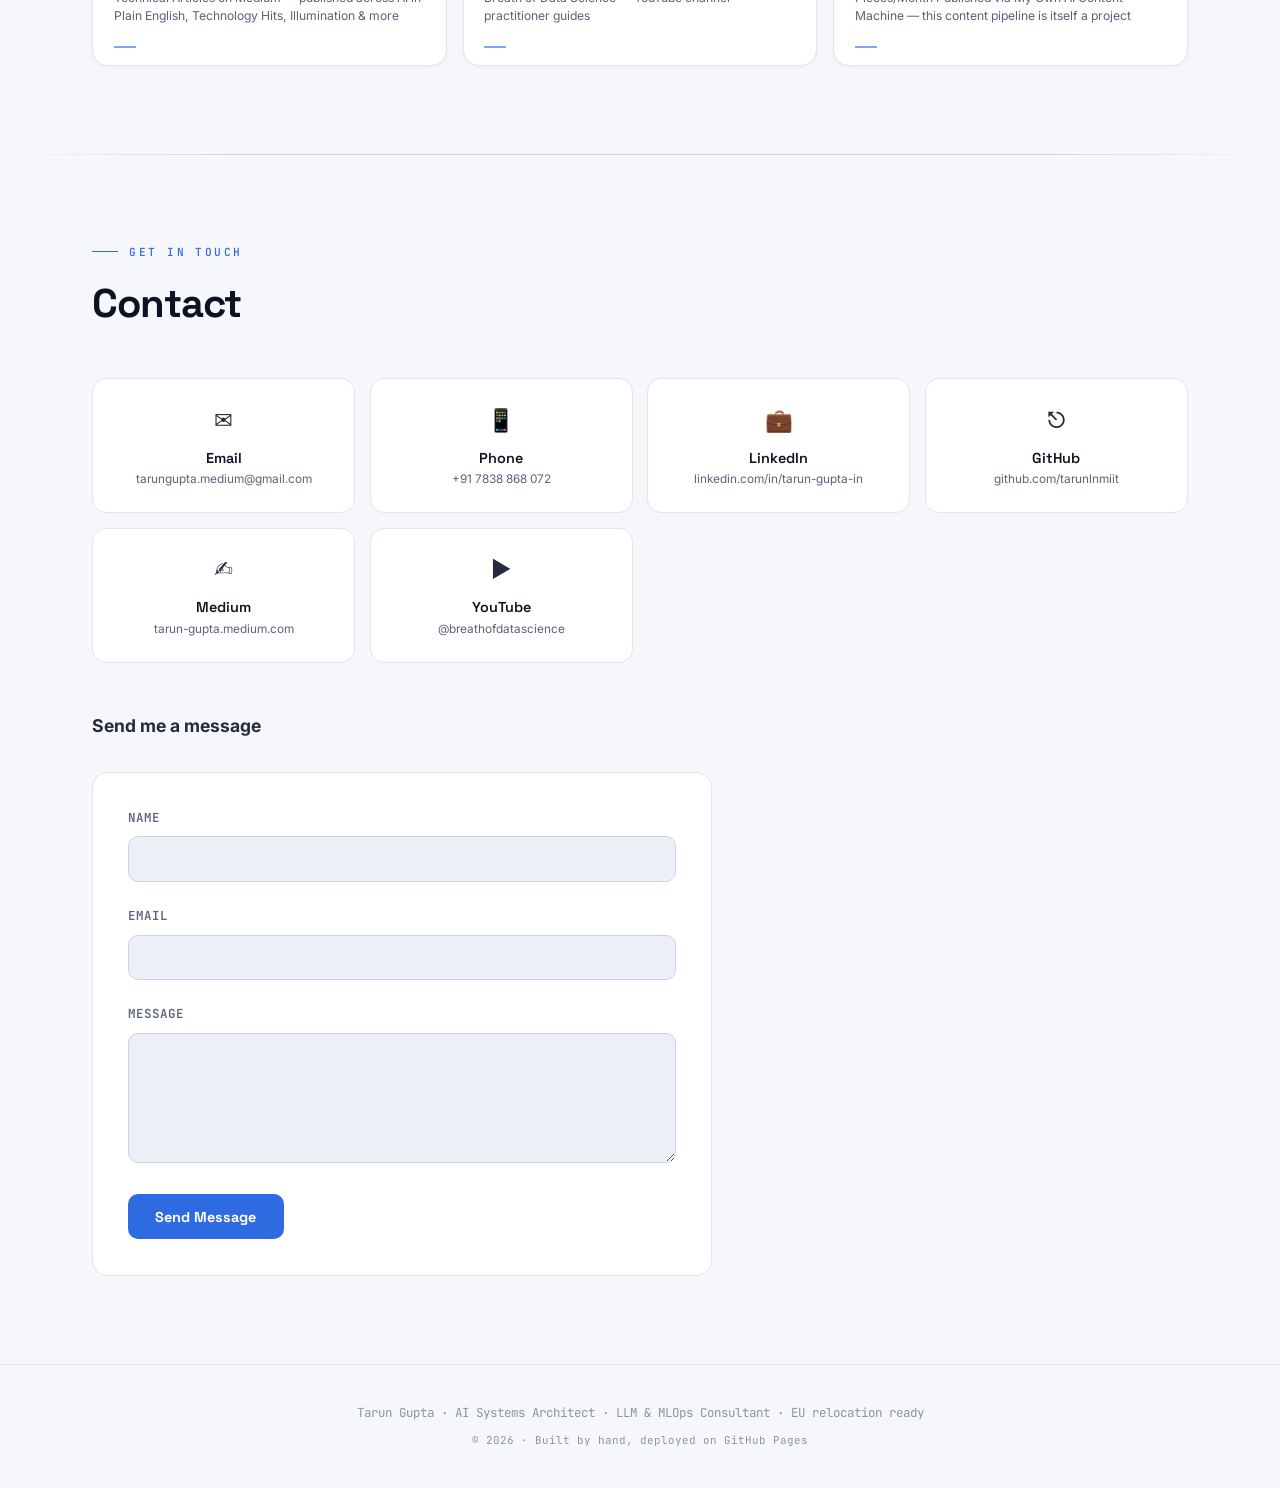
==== commit f882b13c: "feat: SEO — sitemap, robots.txt, social share card - sitemap.xml covering index + 6 case-study pages" ====
--- a/index.html
+++ b/index.html
@@ -9,7 +9,9 @@
   <meta property="og:description" content="Production AI with measurable outcomes: $100K+/month savings, voice AI agents, MLOps frameworks, open-source tools with 100+ GitHub stars." />
   <meta property="og:type" content="website" />
   <meta property="og:url" content="https://tarunlnmiit.github.io/" />
-  <meta property="og:image" content="https://tarunlnmiit.github.io/avatar.jpg" />
+  <meta property="og:image" content="https://tarunlnmiit.github.io/assets/og-card.png" />
+  <meta name="twitter:card" content="summary_large_image" />
+  <meta name="twitter:image" content="https://tarunlnmiit.github.io/assets/og-card.png" />
   <link rel="icon" href="data:image/svg+xml,<svg xmlns=%22http://www.w3.org/2000/svg%22 viewBox=%220 0 100 100%22><text y=%22.9em%22 font-size=%2290%22>⚡</text></svg>" />
   <link rel="preconnect" href="https://fonts.googleapis.com" />
   <link rel="preconnect" href="https://fonts.gstatic.com" crossorigin />
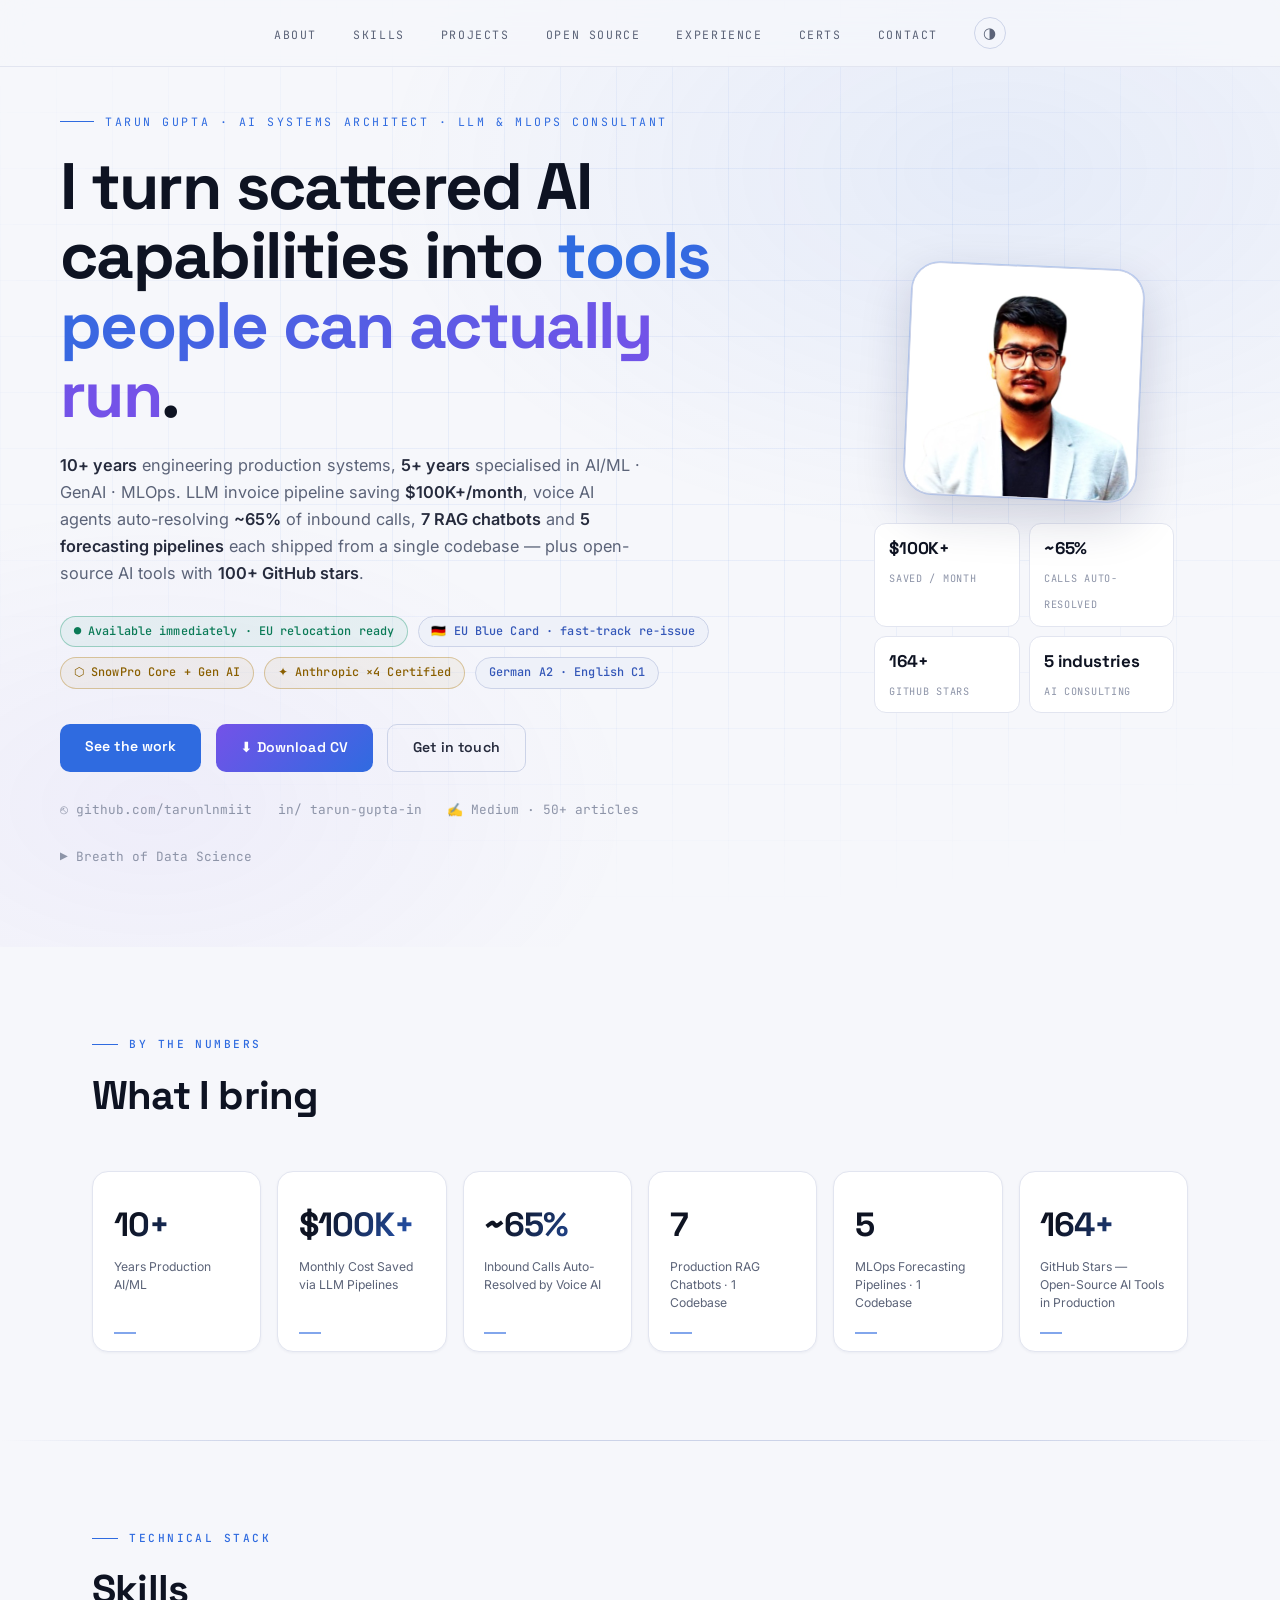
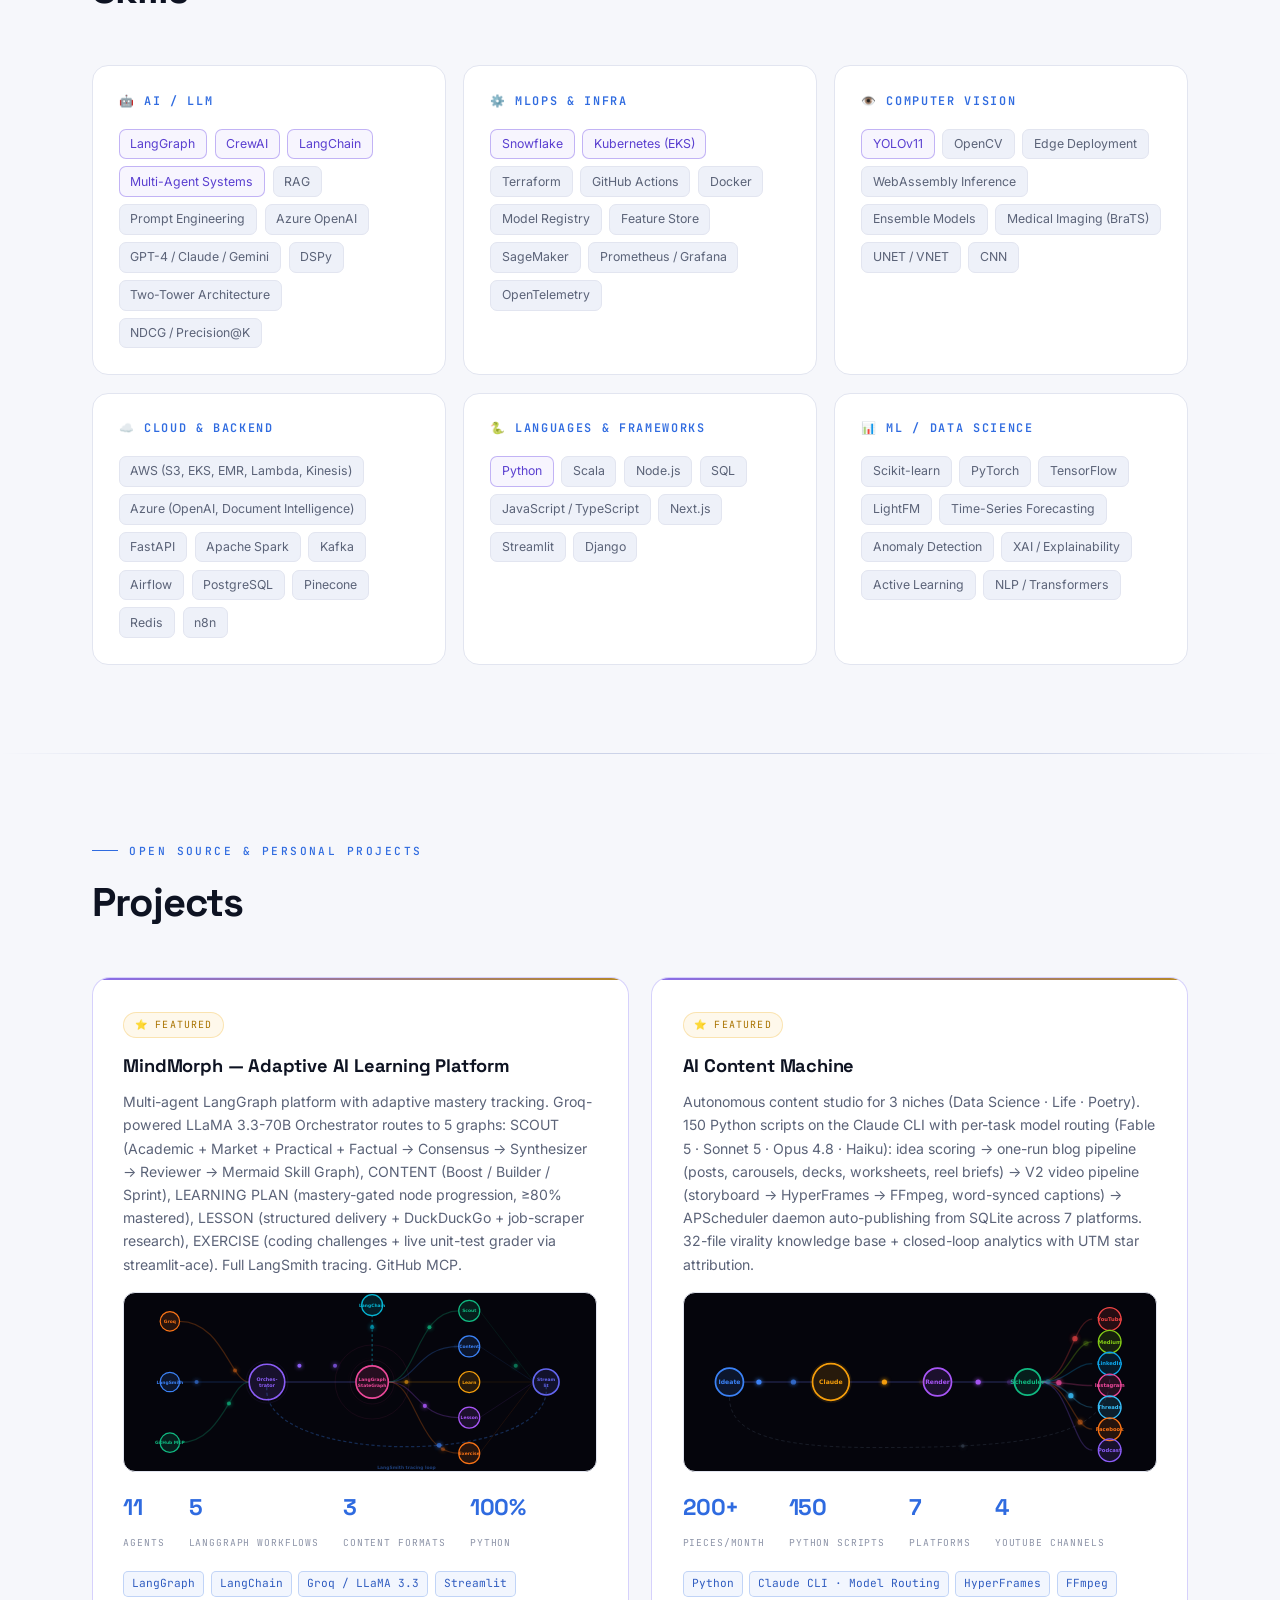
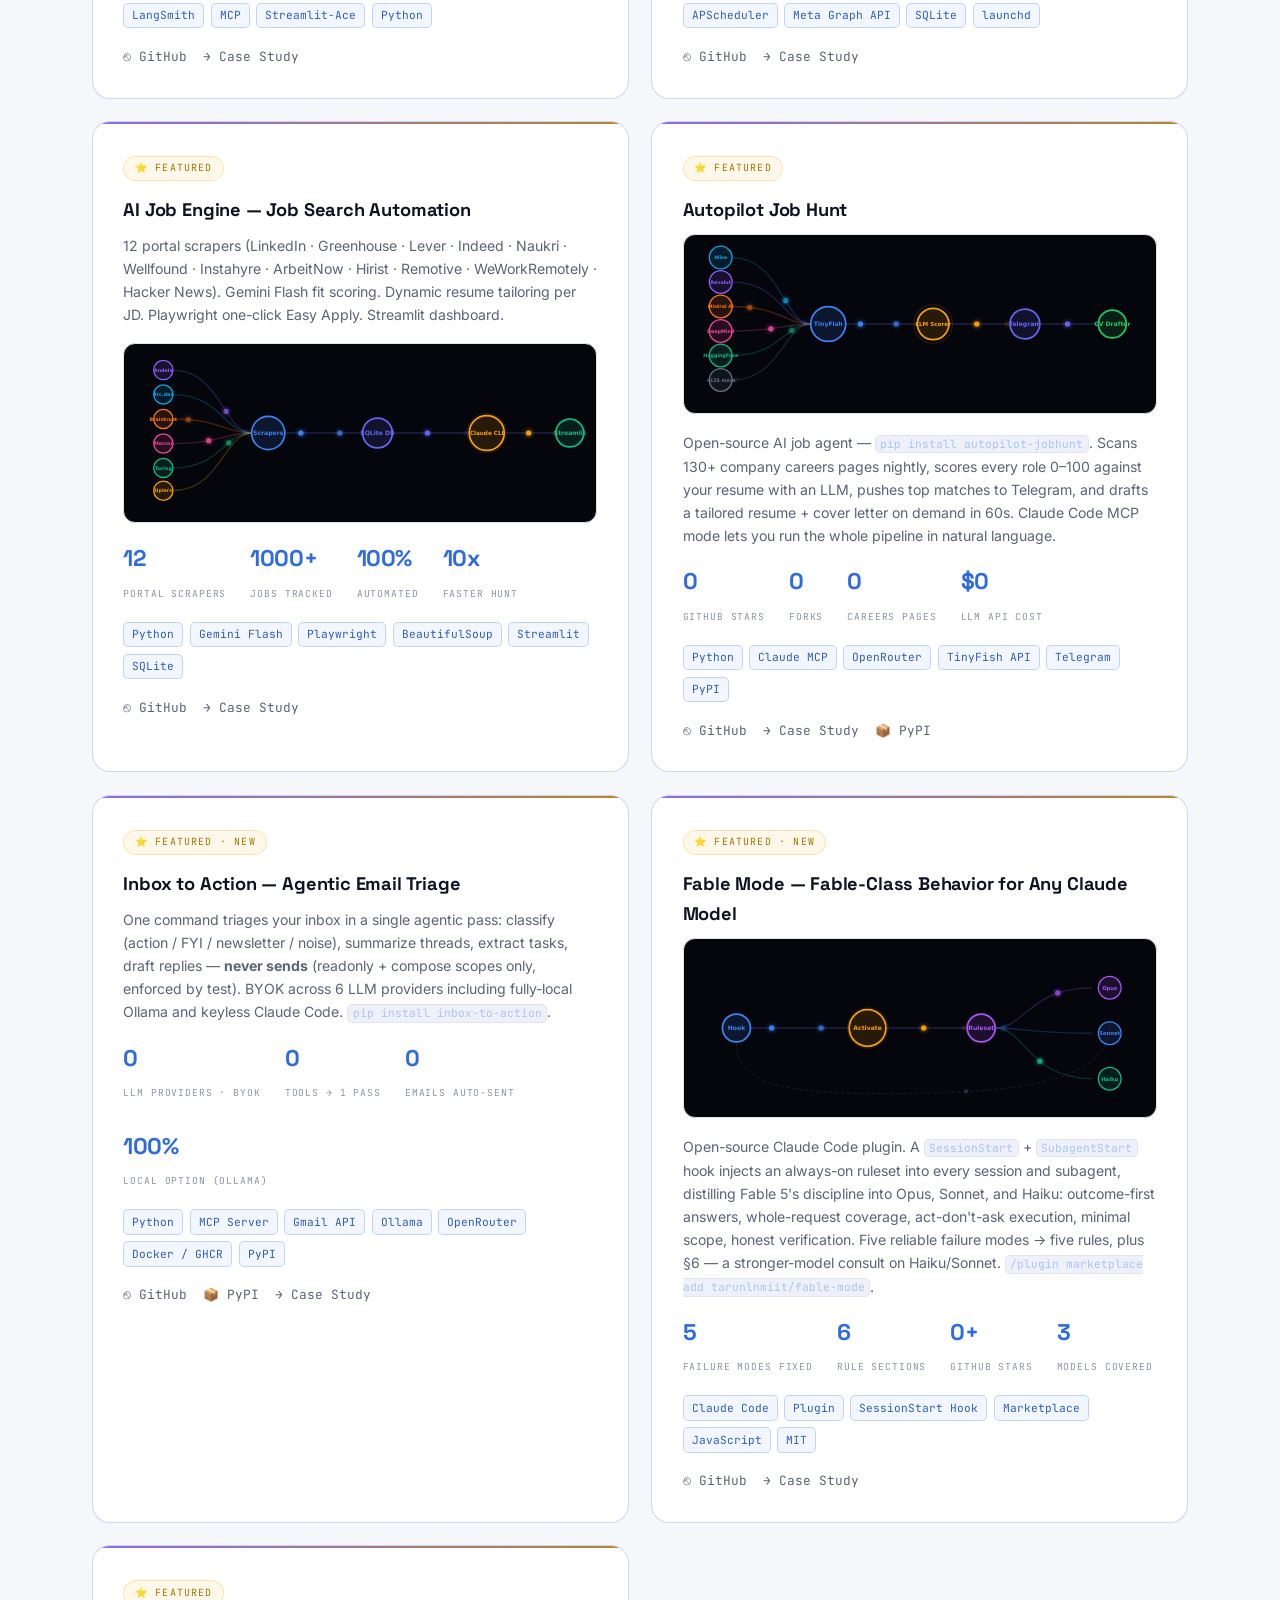
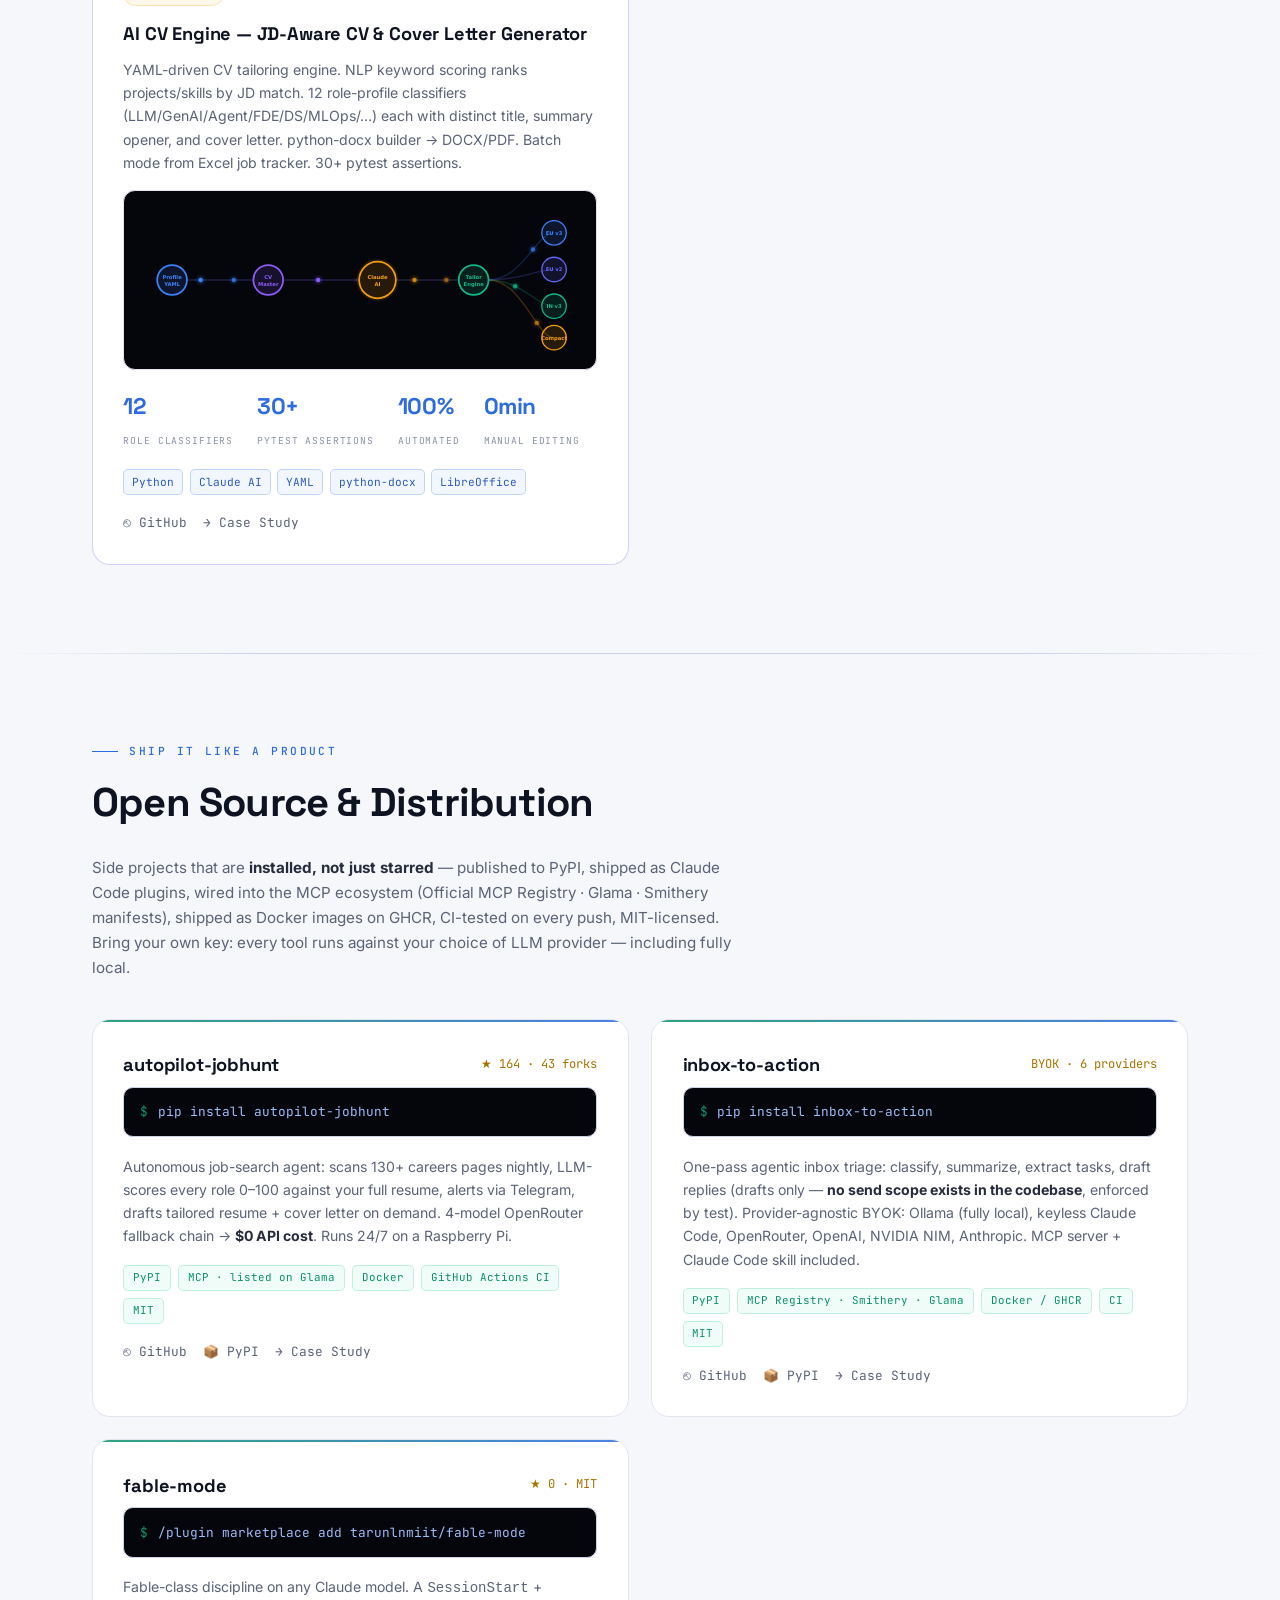
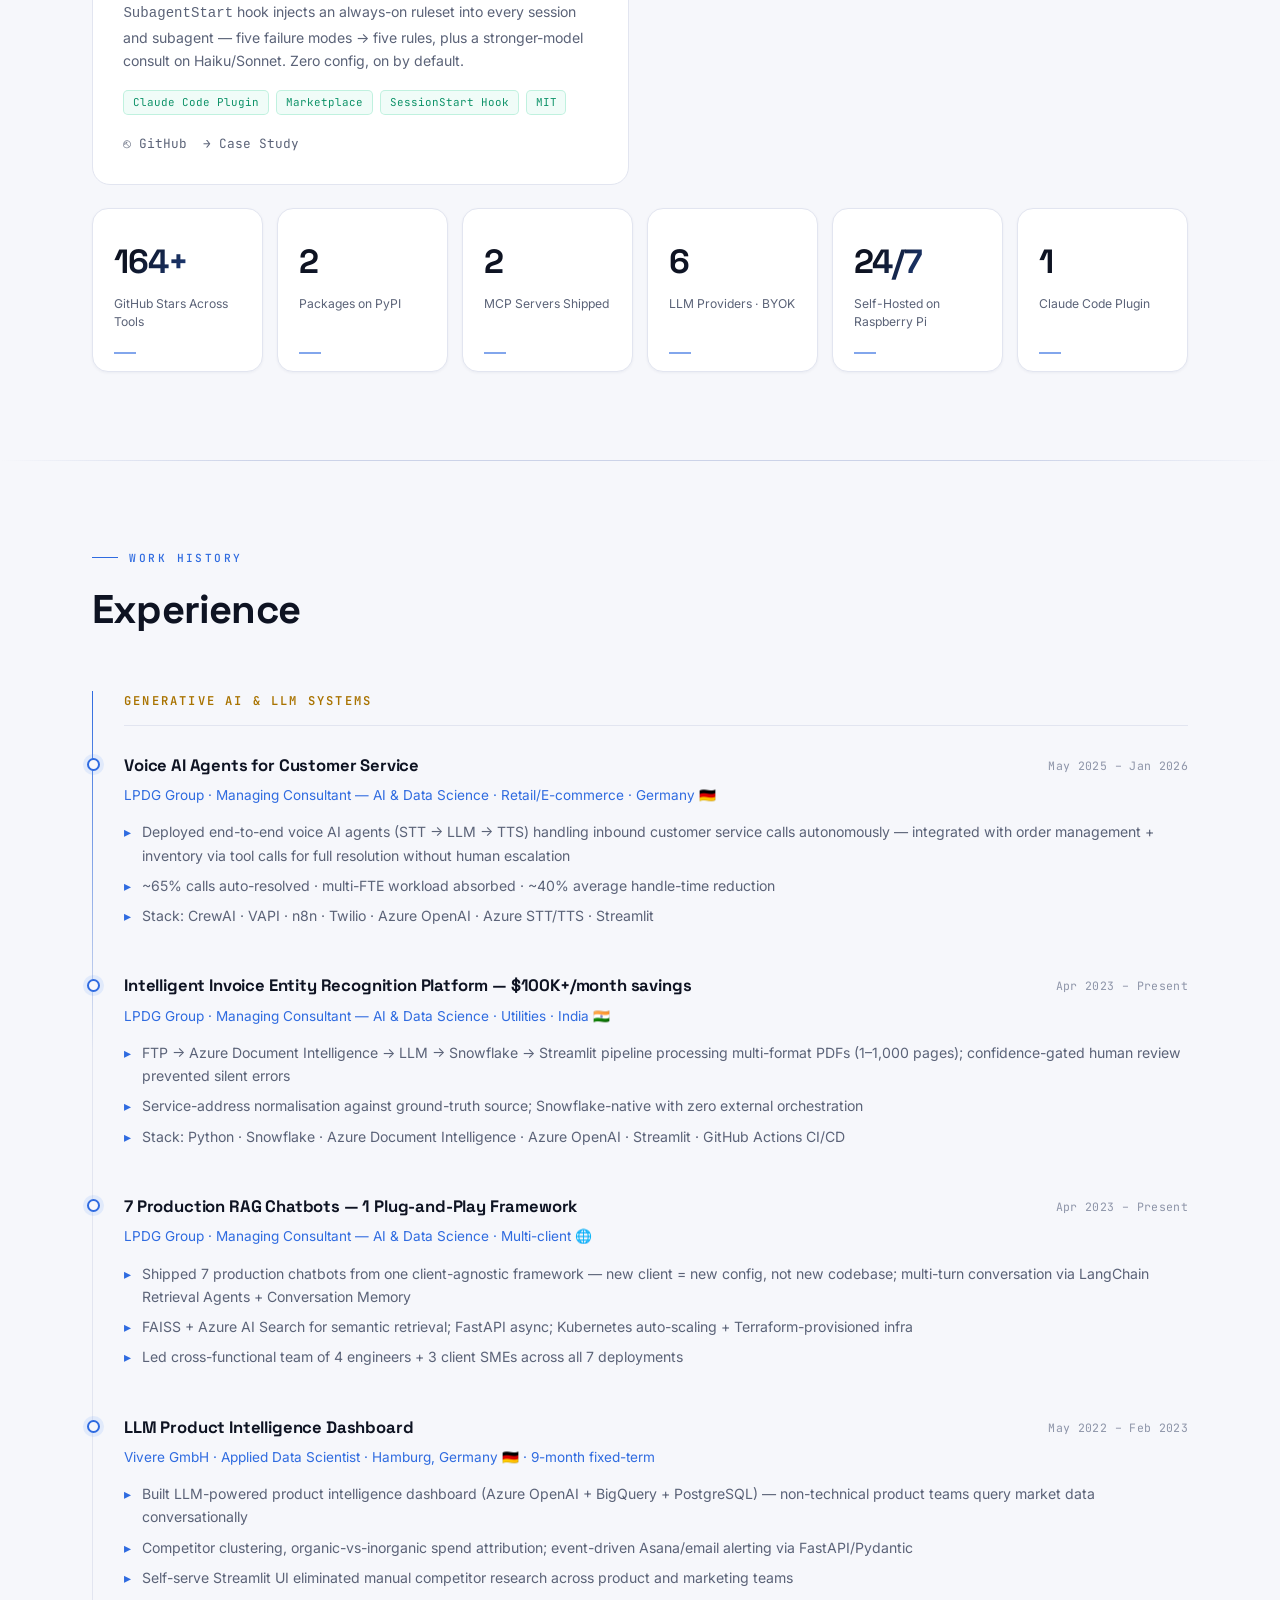
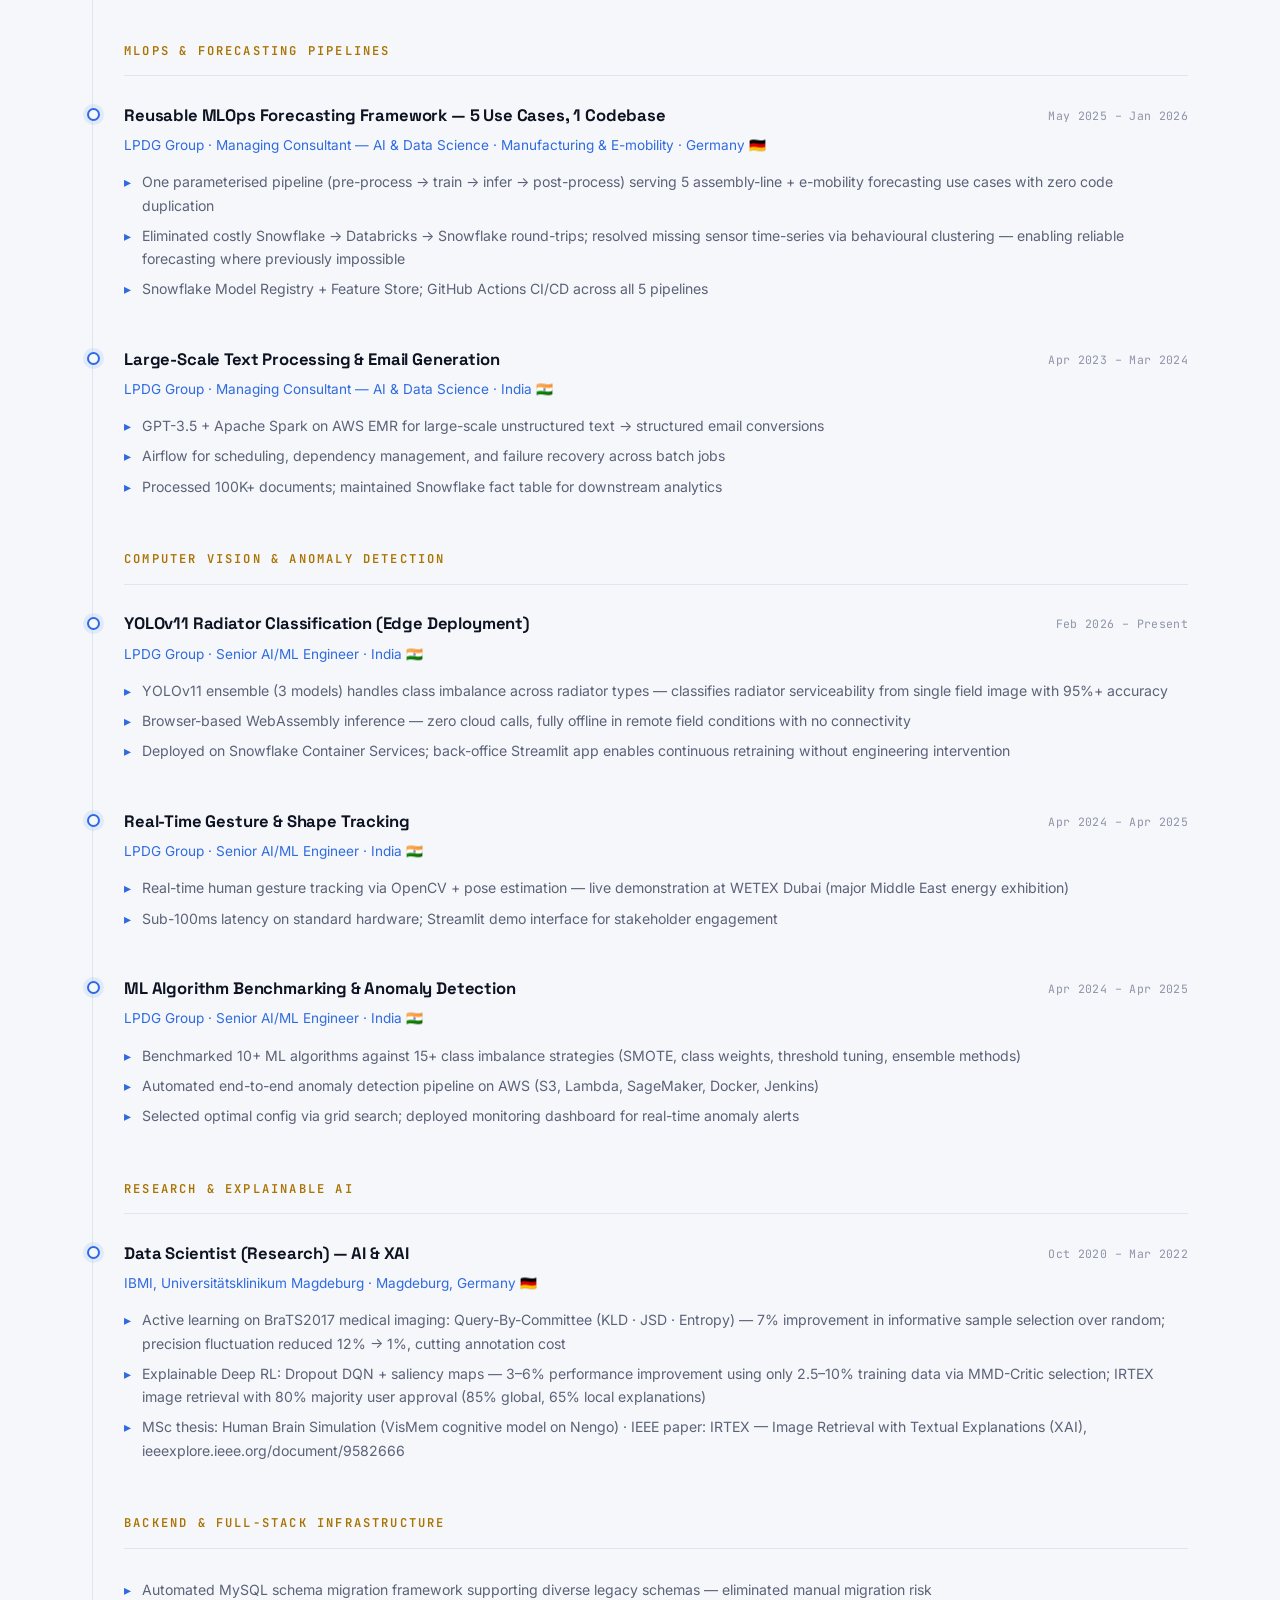
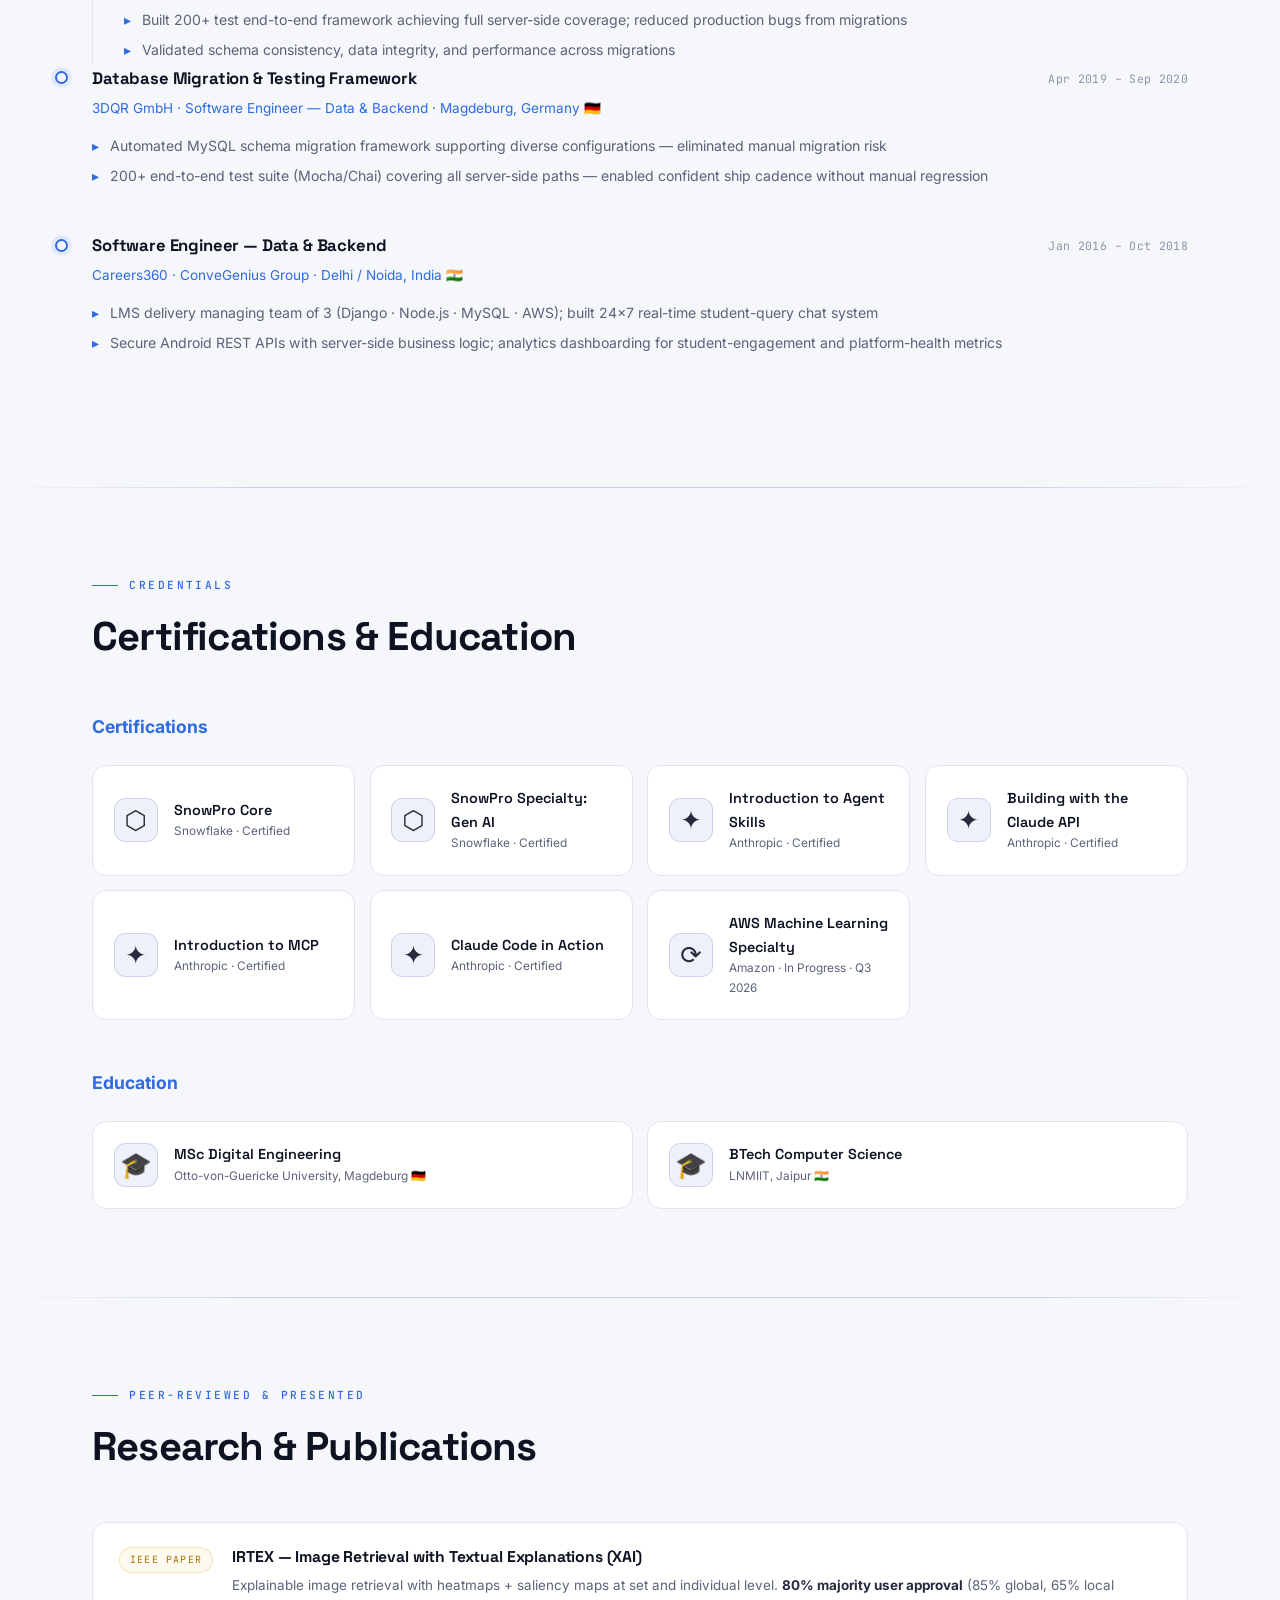
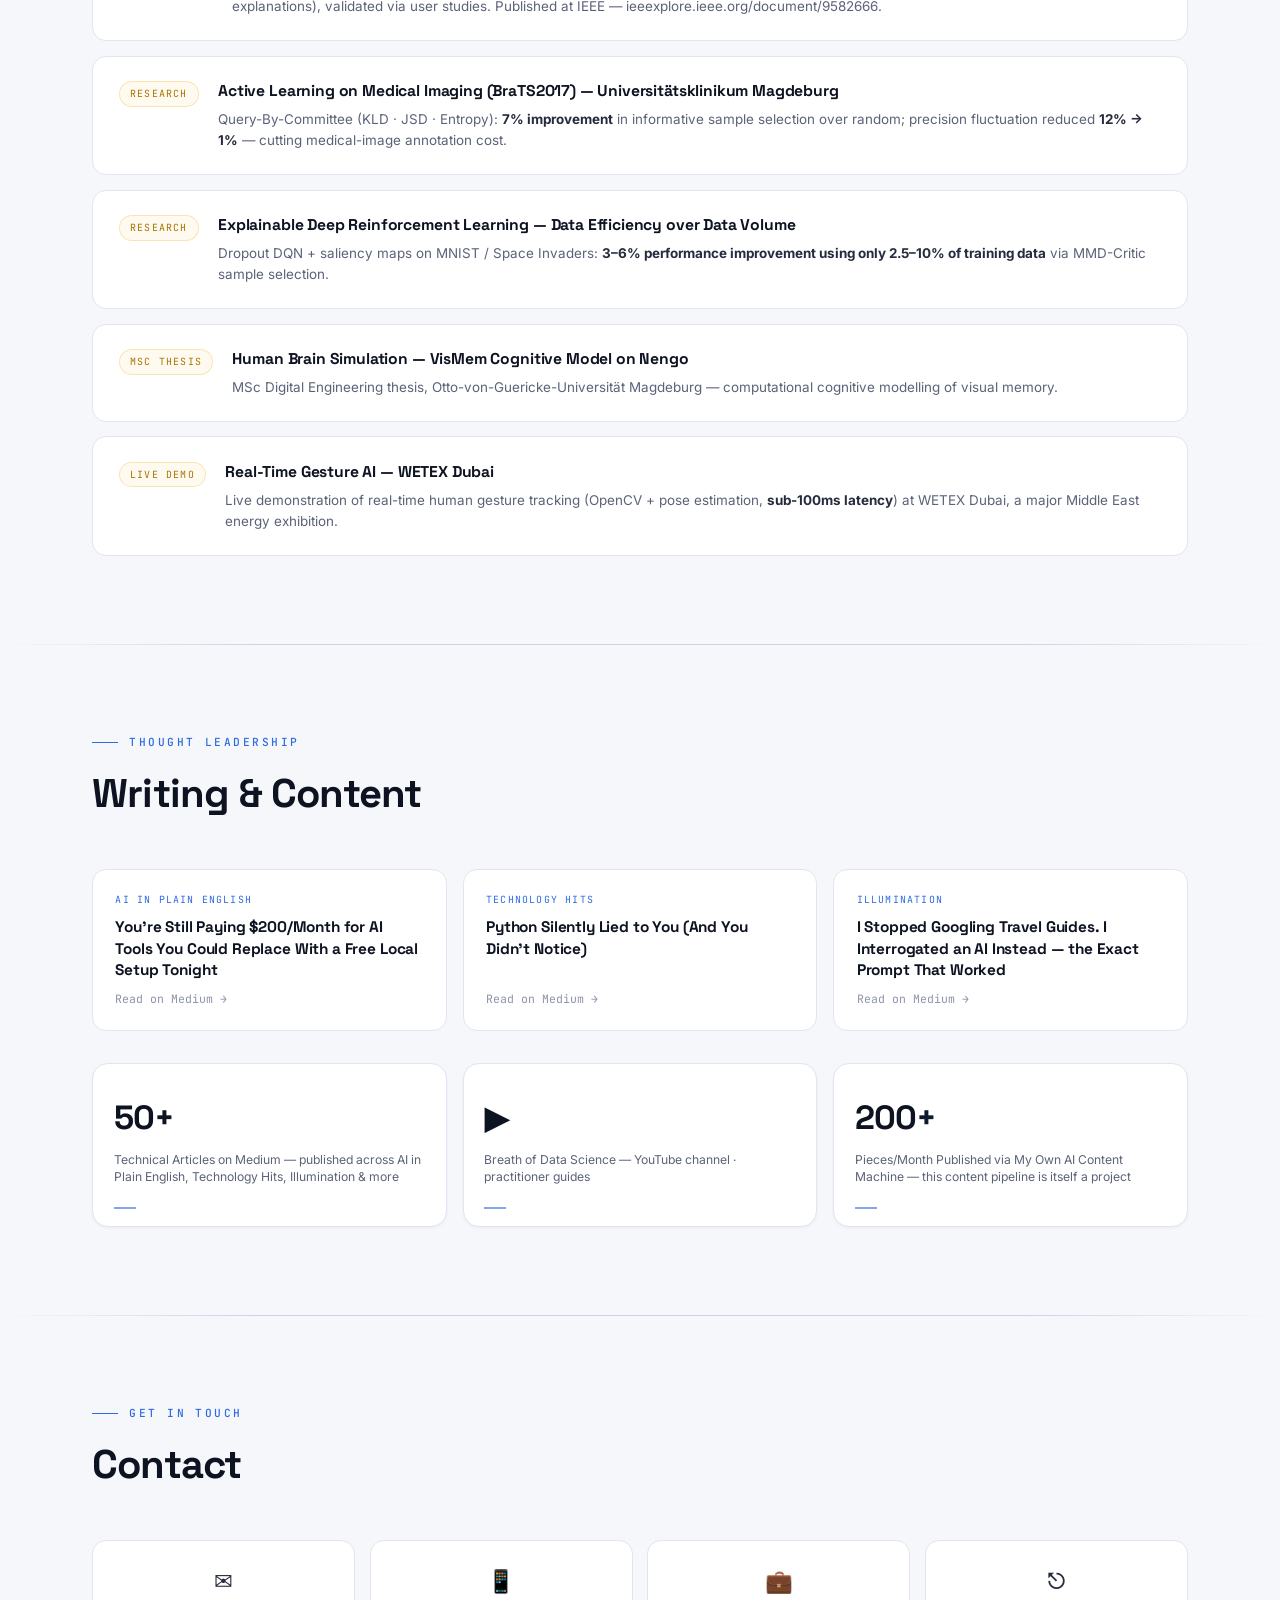
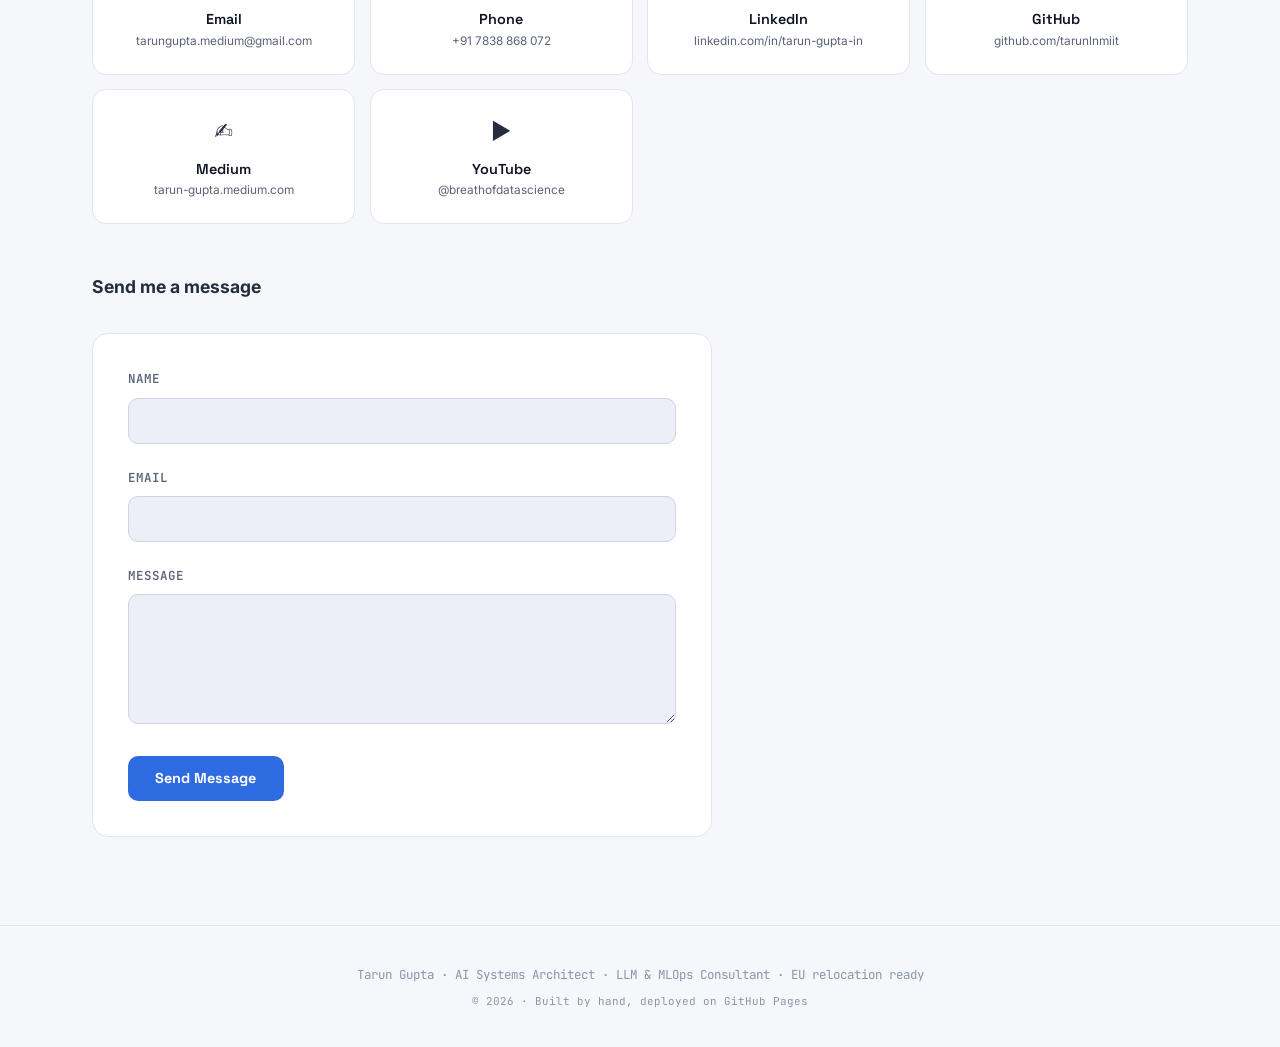
==== commit 5366ac32: "feat(portfolio): add fable-mode to homepage, refresh autopilot stats - New #fb-card project card (ba" ====
--- a/index.html
+++ b/index.html
@@ -497,7 +497,7 @@
       <div class="hero-proof">
         <div class="proof-chip"><b>$100K+</b><span>saved / month</span></div>
         <div class="proof-chip"><b>~65%</b><span>calls auto-resolved</span></div>
-        <div class="proof-chip"><b class="gh-stars">100+</b><span>GitHub stars</span></div>
+        <div class="proof-chip"><b class="gh-stars">164+</b><span>GitHub stars</span></div>
         <div class="proof-chip"><b>5 industries</b><span>AI consulting</span></div>
       </div>
     </div>
@@ -513,7 +513,7 @@
     <div class="stat-card"><div class="stat-num">~65%</div><div class="stat-label">Inbound Calls Auto-Resolved by Voice AI</div></div>
     <div class="stat-card"><div class="stat-num">7</div><div class="stat-label">Production RAG Chatbots · 1 Codebase</div></div>
     <div class="stat-card"><div class="stat-num">5</div><div class="stat-label">MLOps Forecasting Pipelines · 1 Codebase</div></div>
-    <div class="stat-card"><div class="stat-num gh-stars">100+</div><div class="stat-label">GitHub Stars — Open-Source AI Tools in Production</div></div>
+    <div class="stat-card"><div class="stat-num gh-stars">164+</div><div class="stat-label">GitHub Stars — Open-Source AI Tools in Production</div></div>
   </div>
 </section>
 <div class="divider"></div>
@@ -668,8 +668,8 @@
       </div>
       <p>Open-source AI job agent — <code>pip install autopilot-jobhunt</code>. Scans 130+ company careers pages nightly, scores every role 0–100 against your resume with an LLM, pushes top matches to Telegram, and drafts a tailored resume + cover letter on demand in 60s. Claude Code MCP mode lets you run the whole pipeline in natural language.</p>
       <div class="cm-stats">
-        <div class="cm-stat"><span class="cm-stat-num gh-stars" data-target="100" data-suffix="+">0</span><span class="cm-stat-label">GitHub Stars</span></div>
-        <div class="cm-stat"><span class="cm-stat-num gh-forks" data-target="29">0</span><span class="cm-stat-label">Forks</span></div>
+        <div class="cm-stat"><span class="cm-stat-num gh-stars" data-target="164" data-suffix="+">0</span><span class="cm-stat-label">GitHub Stars</span></div>
+        <div class="cm-stat"><span class="cm-stat-num gh-forks" data-target="43">0</span><span class="cm-stat-label">Forks</span></div>
         <div class="cm-stat"><span class="cm-stat-num" data-target="130" data-suffix="+">0</span><span class="cm-stat-label">Careers Pages</span></div>
         <div class="cm-stat"><span class="cm-stat-num">$0</span><span class="cm-stat-label">LLM API Cost</span></div>
       </div>
@@ -704,6 +704,29 @@
         <a href="case-studies/inbox-to-action.html">→ Case Study</a>
       </div>
     </div>
+    <div class="project-card featured" id="fb-card">
+      <span class="feat-badge">⭐ Featured · New</span>
+      <h3>Fable Mode — Fable-Class Behavior for Any Claude Model</h3>
+      <div class="project-visual" id="fb-visual">
+        <svg class="pipeline-svg" id="fb-svg" viewBox="0 0 540 180" preserveAspectRatio="xMidYMid meet"></svg>
+        <div class="pipe-tooltip" id="fb-tooltip"></div>
+      </div>
+      <p>Open-source Claude Code plugin. A <code>SessionStart</code> + <code>SubagentStart</code> hook injects an always-on ruleset into every session and subagent, distilling Fable 5's discipline into Opus, Sonnet, and Haiku: outcome-first answers, whole-request coverage, act-don't-ask execution, minimal scope, honest verification. Five reliable failure modes → five rules, plus §6 — a stronger-model consult on Haiku/Sonnet. <code>/plugin marketplace add tarunlnmiit/fable-mode</code>.</p>
+      <div class="cm-stats">
+        <div class="cm-stat"><span class="cm-stat-num" data-target="5">0</span><span class="cm-stat-label">Failure Modes Fixed</span></div>
+        <div class="cm-stat"><span class="cm-stat-num" data-target="6">0</span><span class="cm-stat-label">Rule Sections</span></div>
+        <div class="cm-stat"><span class="cm-stat-num gh-stars-fm" data-target="0" data-suffix="+">0</span><span class="cm-stat-label">GitHub Stars</span></div>
+        <div class="cm-stat"><span class="cm-stat-num" data-target="3">0</span><span class="cm-stat-label">Models Covered</span></div>
+      </div>
+      <div class="project-stack">
+        <span class="stack-tag">Claude Code</span><span class="stack-tag">Plugin</span><span class="stack-tag">SessionStart Hook</span>
+        <span class="stack-tag">Marketplace</span><span class="stack-tag">JavaScript</span><span class="stack-tag">MIT</span>
+      </div>
+      <div class="project-links">
+        <a href="https://github.com/tarunlnmiit/fable-mode" target="_blank" rel="noopener">⎋ GitHub</a>
+        <a href="case-studies/fable-mode.html">→ Case Study</a>
+      </div>
+    </div>
     <div class="project-card featured" id="cv-card">
       <span class="feat-badge">⭐ Featured</span>
       <h3>AI CV Engine — JD-Aware CV &amp; Cover Letter Generator</h3>
@@ -734,10 +757,10 @@
 <section id="opensource">
   <div class="section-label">Ship it like a product</div>
   <h2>Open Source &amp; Distribution</h2>
-  <p class="oss-intro">Side projects that are <strong>installed, not just starred</strong> — published to PyPI, wired into the MCP ecosystem (Official MCP Registry · Glama · Smithery manifests), shipped as Docker images on GHCR, CI-tested on every push, MIT-licensed. Bring your own key: every tool runs against your choice of LLM provider — including fully local.</p>
+  <p class="oss-intro">Side projects that are <strong>installed, not just starred</strong> — published to PyPI, shipped as Claude Code plugins, wired into the MCP ecosystem (Official MCP Registry · Glama · Smithery manifests), shipped as Docker images on GHCR, CI-tested on every push, MIT-licensed. Bring your own key: every tool runs against your choice of LLM provider — including fully local.</p>
   <div class="pkg-grid">
     <div class="pkg-card">
-      <div class="pkg-head"><h3>autopilot-jobhunt</h3><div class="pkg-stars">★ <span class="gh-stars-ap">105</span> · <span class="gh-forks-ap">36</span> forks</div></div>
+      <div class="pkg-head"><h3>autopilot-jobhunt</h3><div class="pkg-stars">★ <span class="gh-stars-ap">164</span> · <span class="gh-forks-ap">43</span> forks</div></div>
       <div class="term">pip install autopilot-jobhunt</div>
       <p>Autonomous job-search agent: scans 130+ careers pages nightly, LLM-scores every role 0–100 against your full resume, alerts via Telegram, drafts tailored resume + cover letter on demand. 4-model OpenRouter fallback chain → <strong>$0 API cost</strong>. Runs 24/7 on a Raspberry Pi.</p>
       <div class="pkg-chips"><span>PyPI</span><span>MCP · listed on Glama</span><span>Docker</span><span>GitHub Actions CI</span><span>MIT</span></div>
@@ -758,13 +781,24 @@
         <a href="case-studies/inbox-to-action.html">→ Case Study</a>
       </div>
     </div>
+    <div class="pkg-card">
+      <div class="pkg-head"><h3>fable-mode</h3><div class="pkg-stars">★ <span class="gh-stars-fm">0</span> · MIT</div></div>
+      <div class="term">/plugin marketplace add tarunlnmiit/fable-mode</div>
+      <p>Fable-class discipline on any Claude model. A <code>SessionStart</code> + <code>SubagentStart</code> hook injects an always-on ruleset into every session and subagent — five failure modes → five rules, plus a stronger-model consult on Haiku/Sonnet. Zero config, on by default.</p>
+      <div class="pkg-chips"><span>Claude Code Plugin</span><span>Marketplace</span><span>SessionStart Hook</span><span>MIT</span></div>
+      <div class="project-links">
+        <a href="https://github.com/tarunlnmiit/fable-mode" target="_blank" rel="noopener">⎋ GitHub</a>
+        <a href="case-studies/fable-mode.html">→ Case Study</a>
+      </div>
+    </div>
   </div>
   <div class="oss-strip">
-    <div class="stat-card"><div class="stat-num gh-total-stars">110+</div><div class="stat-label">GitHub Stars Across Tools</div></div>
+    <div class="stat-card"><div class="stat-num gh-total-stars">164+</div><div class="stat-label">GitHub Stars Across Tools</div></div>
     <div class="stat-card"><div class="stat-num">2</div><div class="stat-label">Packages on PyPI</div></div>
     <div class="stat-card"><div class="stat-num">2</div><div class="stat-label">MCP Servers Shipped</div></div>
     <div class="stat-card"><div class="stat-num">6</div><div class="stat-label">LLM Providers · BYOK</div></div>
     <div class="stat-card"><div class="stat-num">24/7</div><div class="stat-label">Self-Hosted on Raspberry Pi</div></div>
+    <div class="stat-card"><div class="stat-num">1</div><div class="stat-label">Claude Code Plugin</div></div>
   </div>
 </section>
 
@@ -1281,6 +1315,227 @@
 
   /* counter animation on scroll */
   var card = document.getElementById('cm-card');
+  if (card && 'IntersectionObserver' in window) {
+    var obs = new IntersectionObserver(function(entries) {
+      if (!entries[0].isIntersecting) return;
+      obs.disconnect();
+      card.querySelectorAll('.cm-stat-num').forEach(function(el) {
+        var target = parseInt(el.dataset.target, 10);
+        var suffix = el.dataset.suffix || '';
+        var current = 0;
+        var step = Math.max(1, Math.ceil(target / 40));
+        var iv = setInterval(function() {
+          current = Math.min(current + step, target);
+          el.textContent = current + suffix;
+          if (current >= target) clearInterval(iv);
+        }, 35);
+      });
+    }, { threshold: 0.4 });
+    obs.observe(card);
+  }
+})();
+</script>
+<script>
+(function() {
+  var svg = document.getElementById('fb-svg');
+  if (!svg) return;
+  var ns = 'http://www.w3.org/2000/svg';
+
+  var nodes = [
+    { id: 'hook',     label: 'Hook',     x: 60,  y: 90, r: 16, color: '#3b82f6', tip: 'SessionStart + SubagentStart hook — fires before the first turn of every session and every spawned subagent' },
+    { id: 'activate', label: 'Activate', x: 210, y: 90, r: 21, color: '#f59e0b', tip: 'activate.js reads the ruleset and injects it into the active system context — zero config, on by default' },
+    { id: 'fable',    label: 'Ruleset',  x: 340, y: 90, r: 16, color: '#a855f7', tip: 'FABLE.md — the always-on ruleset distilled from Fable-class behavior: 5 failure modes → 5 rules, plus §6 stronger-model consult' }
+  ];
+
+  var models = [
+    { label: 'Opus',   y: 38,  color: '#a855f7', tip: '§1 outcome-first answers · §2 whole-request coverage — frontier reasoning, ruleset keeps it disciplined' },
+    { label: 'Sonnet', y: 90,  color: '#3b82f6', tip: '§6 — offers a stronger-model consult at high-leverage moments before committing to an approach' },
+    { label: 'Haiku',  y: 142, color: '#10b981', tip: '§6 — offers a stronger-model consult; §5 biases toward correctness over speed, reads instead of guessing' }
+  ];
+
+  var MODEL_X = 487;
+
+  /* defs: glow filter */
+  var defs = document.createElementNS(ns, 'defs');
+  var filt = document.createElementNS(ns, 'filter');
+  filt.setAttribute('id', 'fbglow');
+  filt.setAttribute('x', '-80%'); filt.setAttribute('y', '-80%');
+  filt.setAttribute('width', '260%'); filt.setAttribute('height', '260%');
+  var fe = document.createElementNS(ns, 'feGaussianBlur');
+  fe.setAttribute('stdDeviation', '2.5'); fe.setAttribute('result', 'b');
+  var fm = document.createElementNS(ns, 'feMerge');
+  ['b', 'SourceGraphic'].forEach(function(src) {
+    var mn = document.createElementNS(ns, 'feMergeNode');
+    mn.setAttribute('in', src);
+    fm.appendChild(mn);
+  });
+  filt.appendChild(fe); filt.appendChild(fm);
+  defs.appendChild(filt);
+  svg.appendChild(defs);
+
+  /* connector lines between pipeline nodes */
+  [[76,90,189,90],[231,90,324,90]].forEach(function(c) {
+    var line = document.createElementNS(ns, 'line');
+    ['x1','y1','x2','y2'].forEach(function(a,i){ line.setAttribute(a, c[i]); });
+    line.setAttribute('stroke', '#1e2044'); line.setAttribute('stroke-width', '2');
+    svg.appendChild(line);
+  });
+
+  /* subagent feedback arc (dashed, bottom curve) — SubagentStart re-fires the same hook */
+  var feedbackPath = document.createElementNS(ns, 'path');
+  feedbackPath.setAttribute('d', 'M 487,87 C 487,158 360,165 220,165 C 100,165 60,148 60,107');
+  feedbackPath.setAttribute('stroke', '#475569');
+  feedbackPath.setAttribute('stroke-width', '1');
+  feedbackPath.setAttribute('stroke-dasharray', '4,3');
+  feedbackPath.setAttribute('fill', 'none');
+  feedbackPath.setAttribute('opacity', '0.35');
+  svg.appendChild(feedbackPath);
+
+  /* fan paths from ruleset → models */
+  var pathEls = models.map(function(m) {
+    var path = document.createElementNS(ns, 'path');
+    path.setAttribute('d', 'M 356,90 C 390,90 395,'+(m.y+6)+' '+(MODEL_X-20)+','+(m.y+6));
+    path.setAttribute('stroke', m.color);
+    path.setAttribute('stroke-width', '1.5');
+    path.setAttribute('fill', 'none');
+    path.setAttribute('opacity', '0.25');
+    svg.appendChild(path);
+    return path;
+  });
+
+  /* tooltip */
+  var visual = document.getElementById('fb-visual');
+  var tooltip = document.getElementById('fb-tooltip');
+  function showTip(tip, el) {
+    var r = visual.getBoundingClientRect();
+    var er = el.getBoundingClientRect();
+    tooltip.textContent = tip;
+    tooltip.style.left = Math.max(0, er.left - r.left - 30) + 'px';
+    tooltip.style.top  = Math.max(0, er.top  - r.top  - 30) + 'px';
+    tooltip.style.opacity = '1';
+  }
+
+  /* pipeline nodes */
+  nodes.forEach(function(n) {
+    var g = document.createElementNS(ns, 'g');
+    g.setAttribute('class', 'pipe-node');
+    g.setAttribute('transform', 'translate('+n.x+','+n.y+')');
+
+    if (n.id === 'activate') {
+      var ring = document.createElementNS(ns, 'circle');
+      ring.setAttribute('r', '26'); ring.setAttribute('fill', 'none');
+      ring.setAttribute('stroke', n.color); ring.setAttribute('stroke-width', '1.5');
+      ring.setAttribute('opacity', '0.35'); ring.setAttribute('class', 'pulse-ring');
+      g.appendChild(ring);
+    }
+
+    var circle = document.createElementNS(ns, 'circle');
+    circle.setAttribute('r', n.r); circle.setAttribute('class', 'node-circle');
+    circle.setAttribute('fill', n.color); circle.setAttribute('fill-opacity', '0.14');
+    circle.setAttribute('stroke', n.color); circle.setAttribute('stroke-width', '2');
+    g.appendChild(circle);
+
+    var txt = document.createElementNS(ns, 'text');
+    txt.setAttribute('text-anchor', 'middle'); txt.setAttribute('dy', '0.35em');
+    txt.setAttribute('fill', n.color); txt.setAttribute('font-size', '7');
+    txt.setAttribute('font-family', 'system-ui,sans-serif'); txt.setAttribute('font-weight', '700');
+    txt.textContent = n.label;
+    g.appendChild(txt);
+
+    g.addEventListener('mouseenter', function() { showTip(n.tip, circle); });
+    g.addEventListener('mouseleave', function() { tooltip.style.opacity = '0'; });
+    svg.appendChild(g);
+  });
+
+  /* model nodes */
+  models.forEach(function(m) {
+    var g = document.createElementNS(ns, 'g');
+    g.setAttribute('class', 'pipe-node');
+
+    var circle = document.createElementNS(ns, 'circle');
+    circle.setAttribute('cx', MODEL_X); circle.setAttribute('cy', m.y + 6);
+    circle.setAttribute('r', '13'); circle.setAttribute('fill', m.color);
+    circle.setAttribute('fill-opacity', '0.14'); circle.setAttribute('stroke', m.color);
+    circle.setAttribute('stroke-width', '1.5');
+    g.appendChild(circle);
+
+    var txt = document.createElementNS(ns, 'text');
+    txt.setAttribute('x', MODEL_X); txt.setAttribute('y', m.y + 6);
+    txt.setAttribute('text-anchor', 'middle'); txt.setAttribute('dy', '0.35em');
+    txt.setAttribute('fill', m.color); txt.setAttribute('font-size', '6');
+    txt.setAttribute('font-family', 'system-ui,sans-serif'); txt.setAttribute('font-weight', '700');
+    txt.textContent = m.label;
+    g.appendChild(txt);
+
+    g.addEventListener('mouseenter', function() { showTip(m.tip, circle); });
+    g.addEventListener('mouseleave', function() { tooltip.style.opacity = '0'; });
+    svg.appendChild(g);
+  });
+
+  /* animated dots on pipeline connectors */
+  var straightDots = [
+    { x1:76,  y1:90, x2:189, y2:90, color:'#3b82f6', speed:0.009, t:0 },
+    { x1:76,  y1:90, x2:189, y2:90, color:'#3b82f6', speed:0.009, t:0.5 },
+    { x1:231, y1:90, x2:324, y2:90, color:'#f59e0b', speed:0.009, t:0.25 },
+    { x1:231, y1:90, x2:324, y2:90, color:'#f59e0b', speed:0.009, t:0.75 }
+  ];
+
+  var feedbackDot = { pathEl: feedbackPath, color: '#475569', speed: 0.003, t: 0 };
+
+  var fanDots = models.map(function(m, i) {
+    return { pathEl: pathEls[i], color: m.color, speed: 0.005 + i * 0.0006, t: i / models.length };
+  });
+
+  var allDotEls = straightDots.concat([feedbackDot]).concat(fanDots).map(function(d) {
+    var c = document.createElementNS(ns, 'circle');
+    c.setAttribute('r', d === feedbackDot ? '2' : '3');
+    c.setAttribute('fill', d.color);
+    c.setAttribute('filter', 'url(#fbglow)');
+    svg.appendChild(c);
+    return c;
+  });
+
+  var pulseRing = svg.querySelector('.pulse-ring');
+  var pulseT = 0;
+
+  function tick() {
+    straightDots.forEach(function(d, i) {
+      d.t = (d.t + d.speed) % 1;
+      allDotEls[i].setAttribute('cx', d.x1 + (d.x2 - d.x1) * d.t);
+      allDotEls[i].setAttribute('cy', d.y1 + (d.y2 - d.y1) * d.t);
+      allDotEls[i].setAttribute('opacity', Math.sin(d.t * Math.PI));
+    });
+
+    var fbIdx = straightDots.length;
+    feedbackDot.t = (feedbackDot.t + feedbackDot.speed) % 1;
+    var fbLen = feedbackPath.getTotalLength();
+    var fbPt  = feedbackPath.getPointAtLength(feedbackDot.t * fbLen);
+    allDotEls[fbIdx].setAttribute('cx', fbPt.x);
+    allDotEls[fbIdx].setAttribute('cy', fbPt.y);
+    allDotEls[fbIdx].setAttribute('opacity', Math.sin(feedbackDot.t * Math.PI) * 0.6);
+
+    fanDots.forEach(function(d, i) {
+      d.t = (d.t + d.speed) % 1;
+      var len = d.pathEl.getTotalLength();
+      var pt  = d.pathEl.getPointAtLength(d.t * len);
+      var el  = allDotEls[straightDots.length + 1 + i];
+      el.setAttribute('cx', pt.x);
+      el.setAttribute('cy', pt.y);
+      el.setAttribute('opacity', Math.sin(d.t * Math.PI) * 0.9);
+    });
+
+    pulseT += 0.025;
+    if (pulseRing) {
+      pulseRing.setAttribute('r', 24 + Math.sin(pulseT) * 4);
+      pulseRing.setAttribute('opacity', 0.15 + Math.sin(pulseT) * 0.12);
+    }
+
+    requestAnimationFrame(tick);
+  }
+  tick();
+
+  /* counter animation on scroll */
+  var card = document.getElementById('fb-card');
   if (card && 'IntersectionObserver' in window) {
     var obs = new IntersectionObserver(function(entries) {
       if (!entries[0].isIntersecting) return;
@@ -2338,9 +2593,10 @@
 
 Promise.all([
     fetch('https://api.github.com/repos/tarunlnmiit/autopilot-jobhunt').then(function (r) { return r.ok ? r.json() : null; }),
-    fetch('https://api.github.com/repos/tarunlnmiit/inbox-to-action').then(function (r) { return r.ok ? r.json() : null; })
+    fetch('https://api.github.com/repos/tarunlnmiit/inbox-to-action').then(function (r) { return r.ok ? r.json() : null; }),
+    fetch('https://api.github.com/repos/tarunlnmiit/fable-mode').then(function (r) { return r.ok ? r.json() : null; })
   ]).then(function (repos) {
-    var ap = repos[0], i2a = repos[1];
+    var ap = repos[0], i2a = repos[1], fm = repos[2];
     if (ap && ap.stargazers_count) {
       var stars = ap.stargazers_count, forks = ap.forks_count;
       document.querySelectorAll('.gh-stars').forEach(function (el) {
@@ -2351,8 +2607,15 @@
       if (f) { f.setAttribute('data-target', forks); if (f.textContent !== '0') f.textContent = forks; }
       var aps = document.querySelector('.gh-stars-ap'); if (aps) aps.textContent = stars;
       var apf = document.querySelector('.gh-forks-ap'); if (apf) apf.textContent = forks;
-      var total = stars + (i2a && i2a.stargazers_count ? i2a.stargazers_count : 0);
+      var total = stars + (i2a && i2a.stargazers_count ? i2a.stargazers_count : 0) + (fm && fm.stargazers_count ? fm.stargazers_count : 0);
       var t = document.querySelector('.gh-total-stars'); if (t) t.textContent = total + '+';
+    }
+    if (fm && fm.stargazers_count != null) {
+      var fmStars = fm.stargazers_count;
+      document.querySelectorAll('.gh-stars-fm').forEach(function (el) {
+        if (el.hasAttribute('data-target')) { el.setAttribute('data-target', fmStars); el.removeAttribute('data-suffix'); if (el.textContent !== '0') el.textContent = fmStars; }
+        else { el.textContent = fmStars; }
+      });
     }
   }).catch(function () {});
 })();
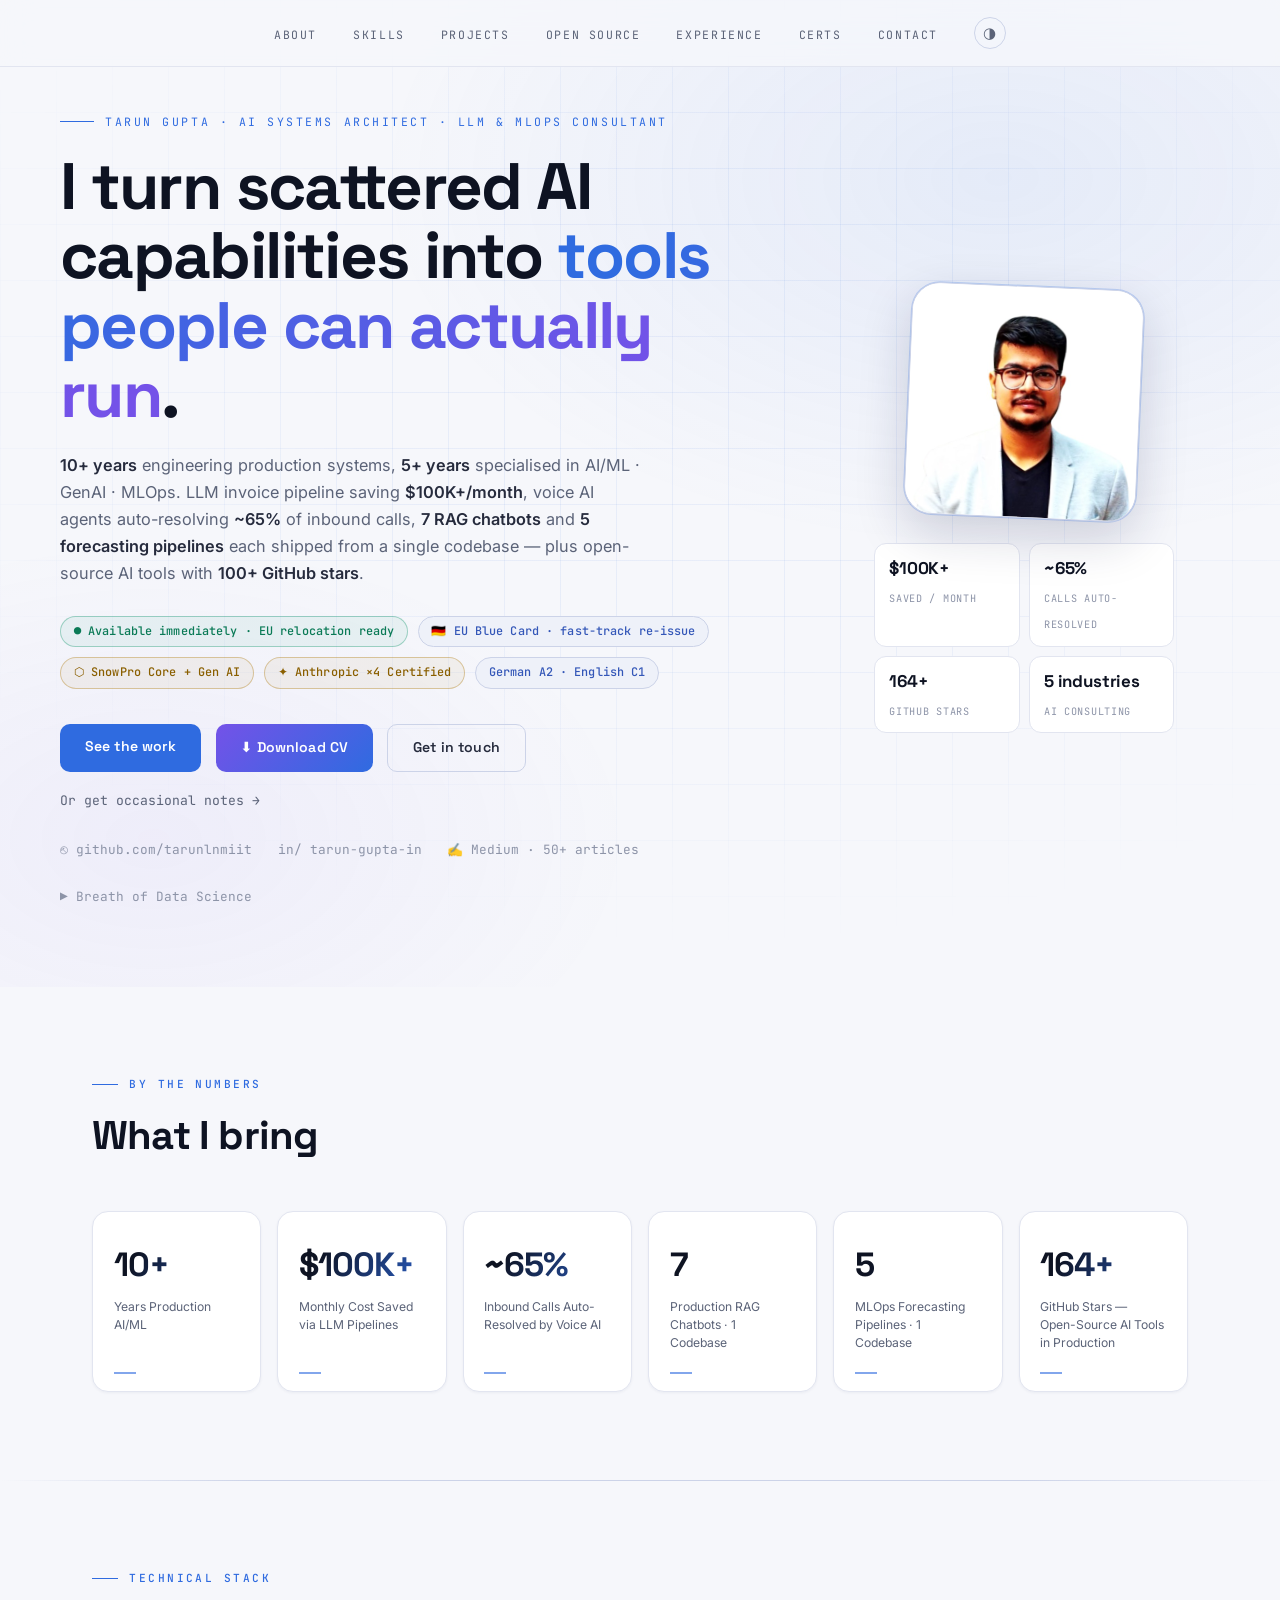
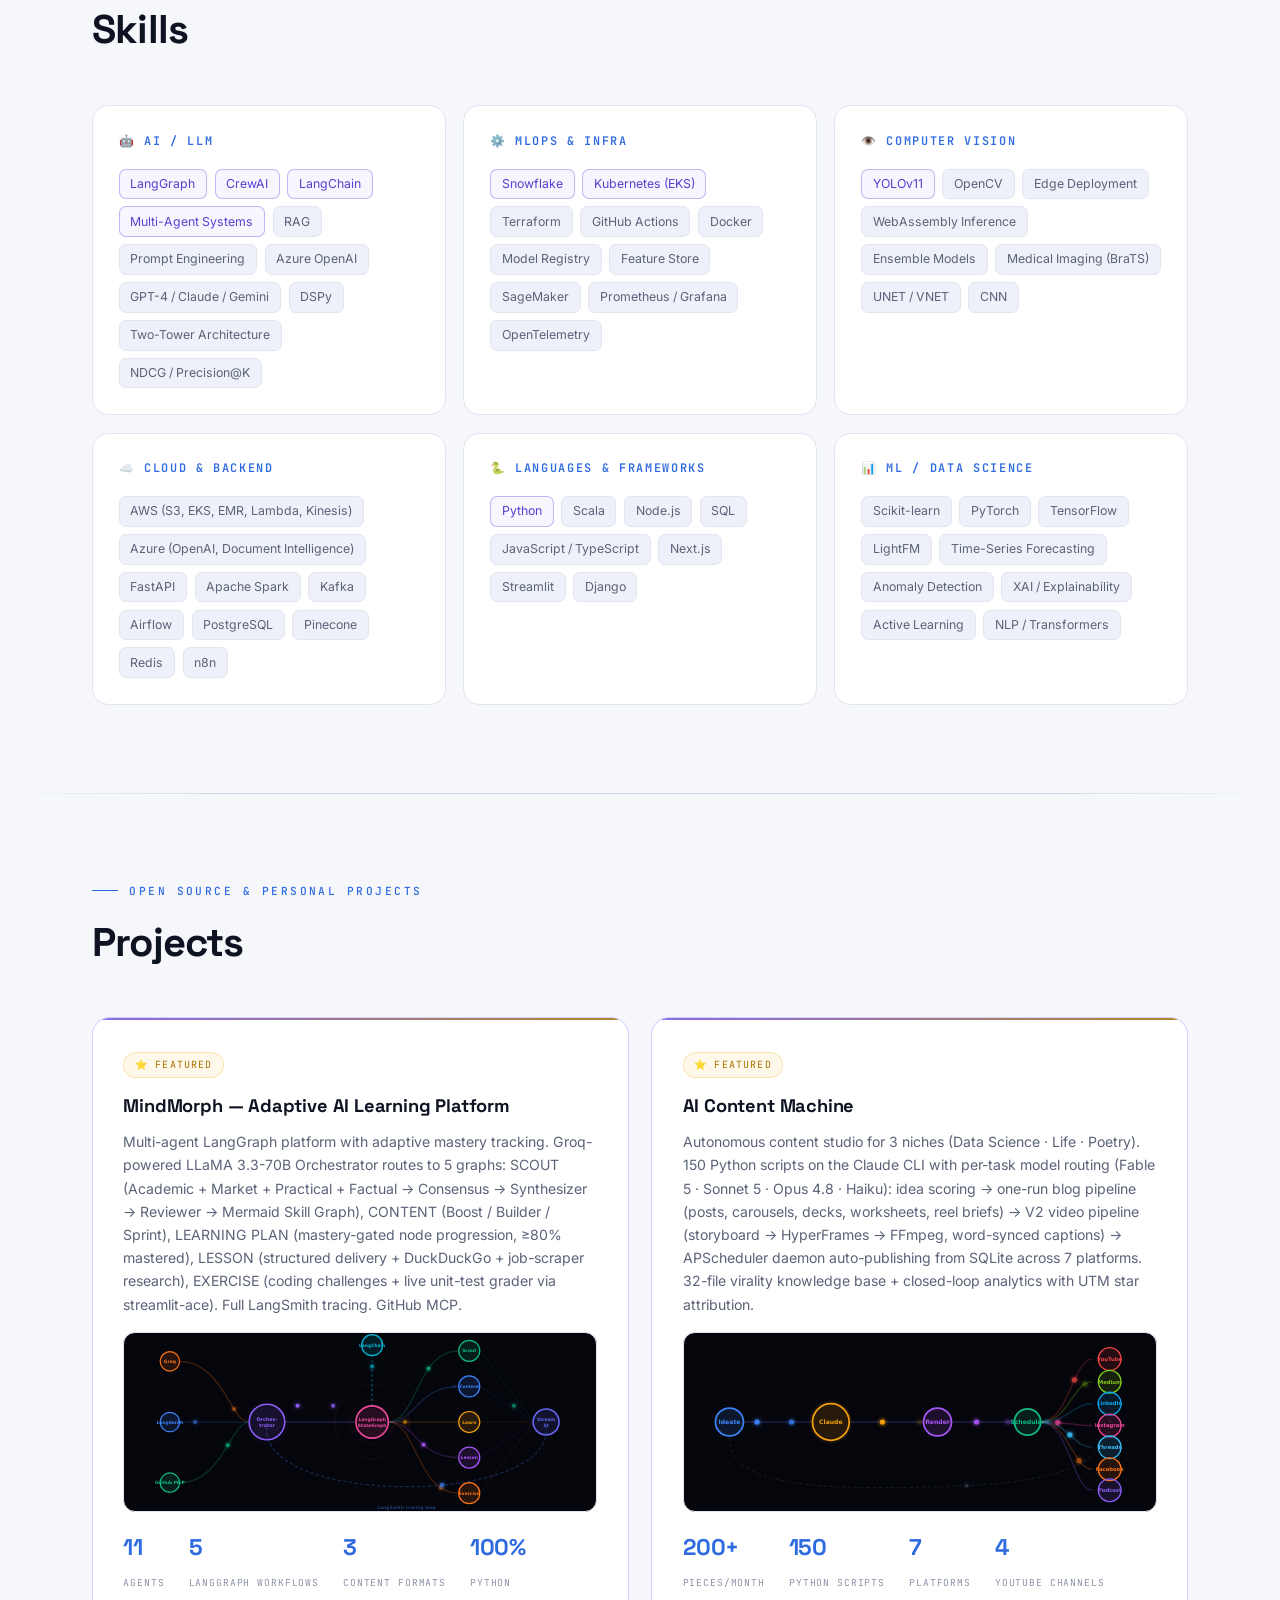
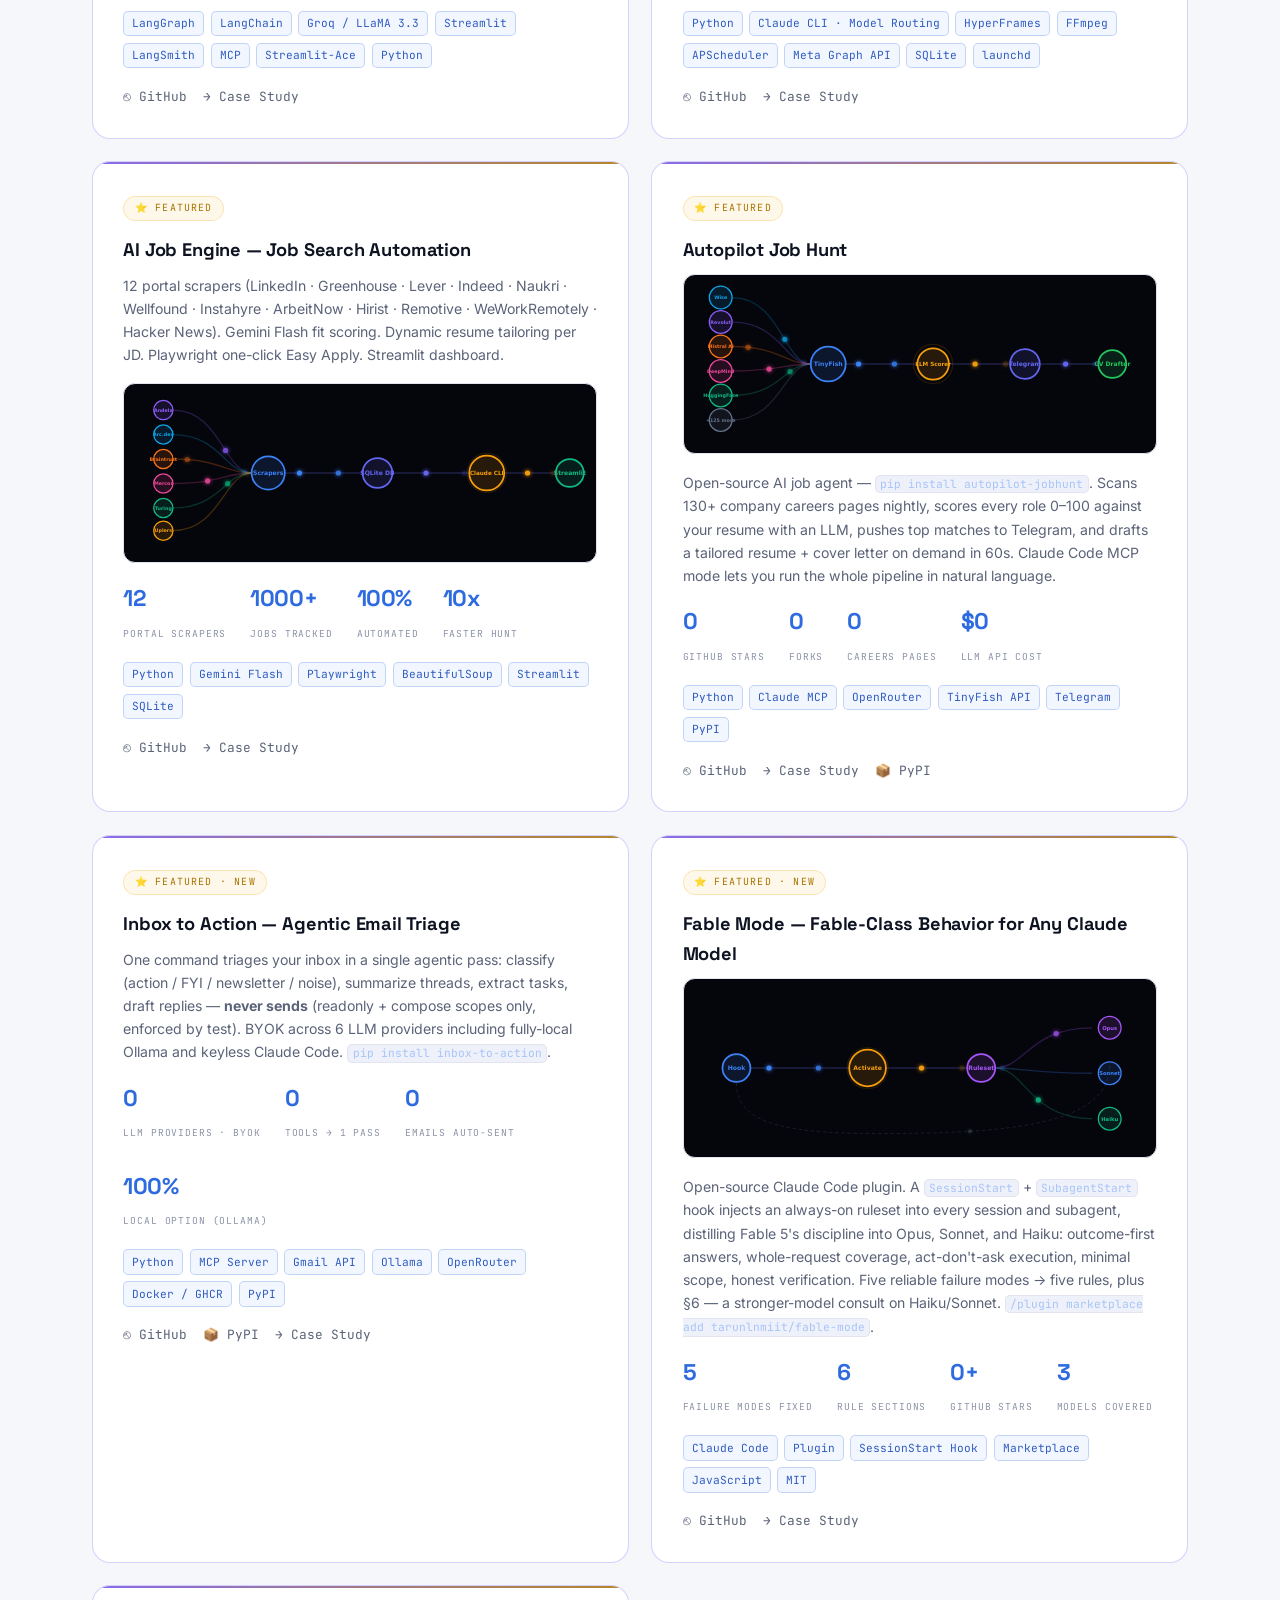
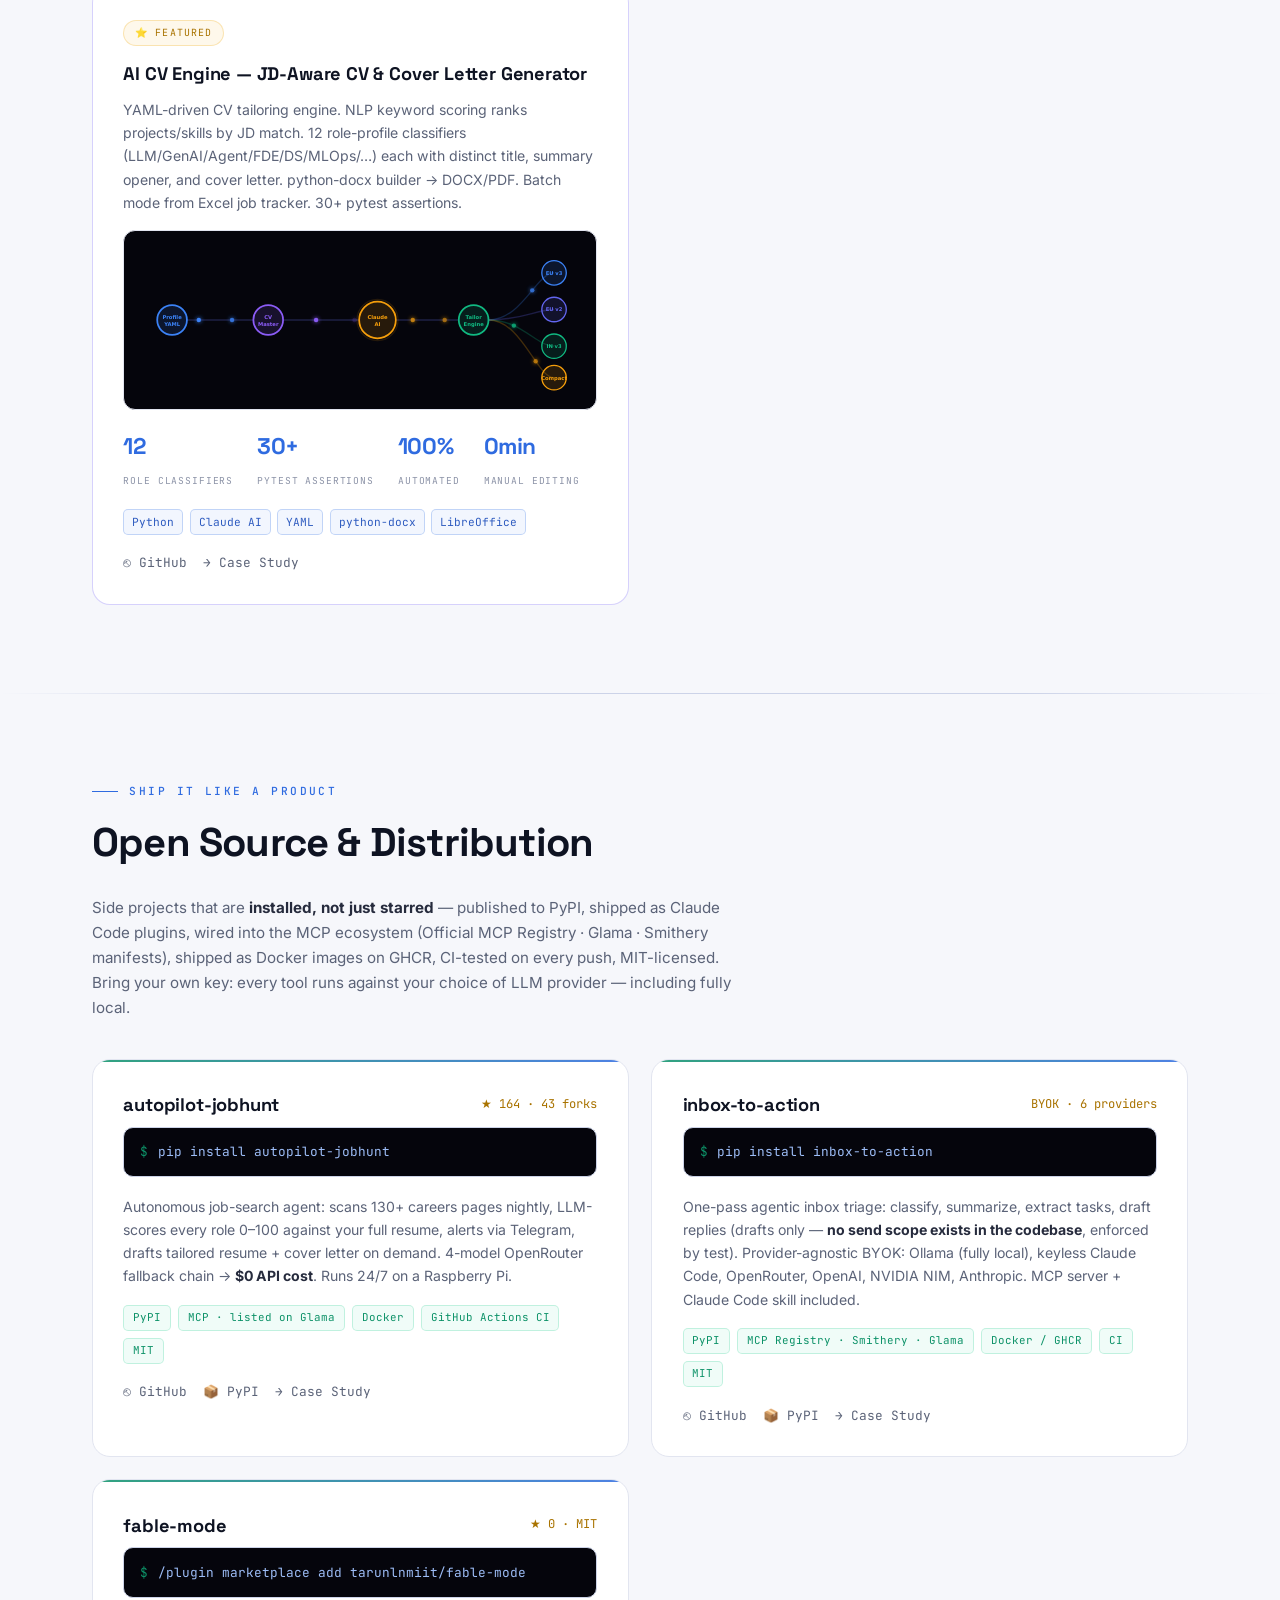
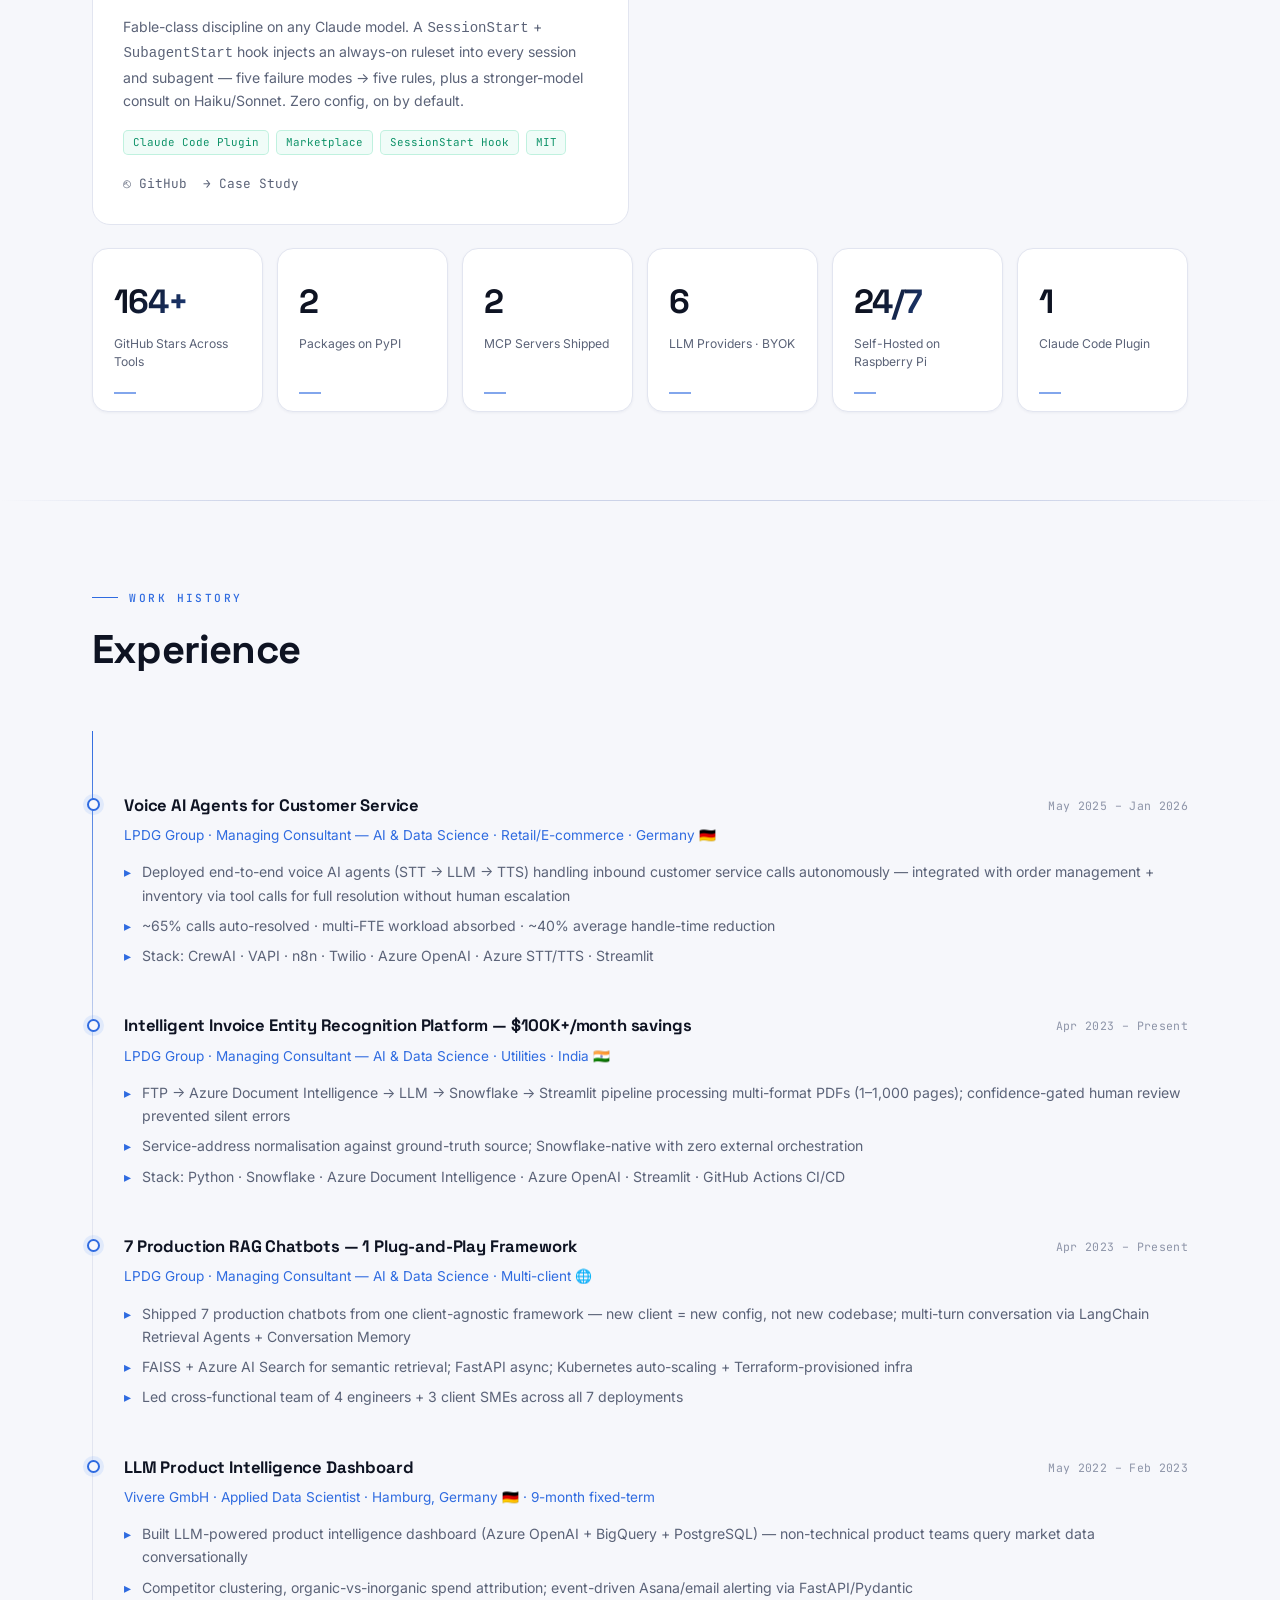
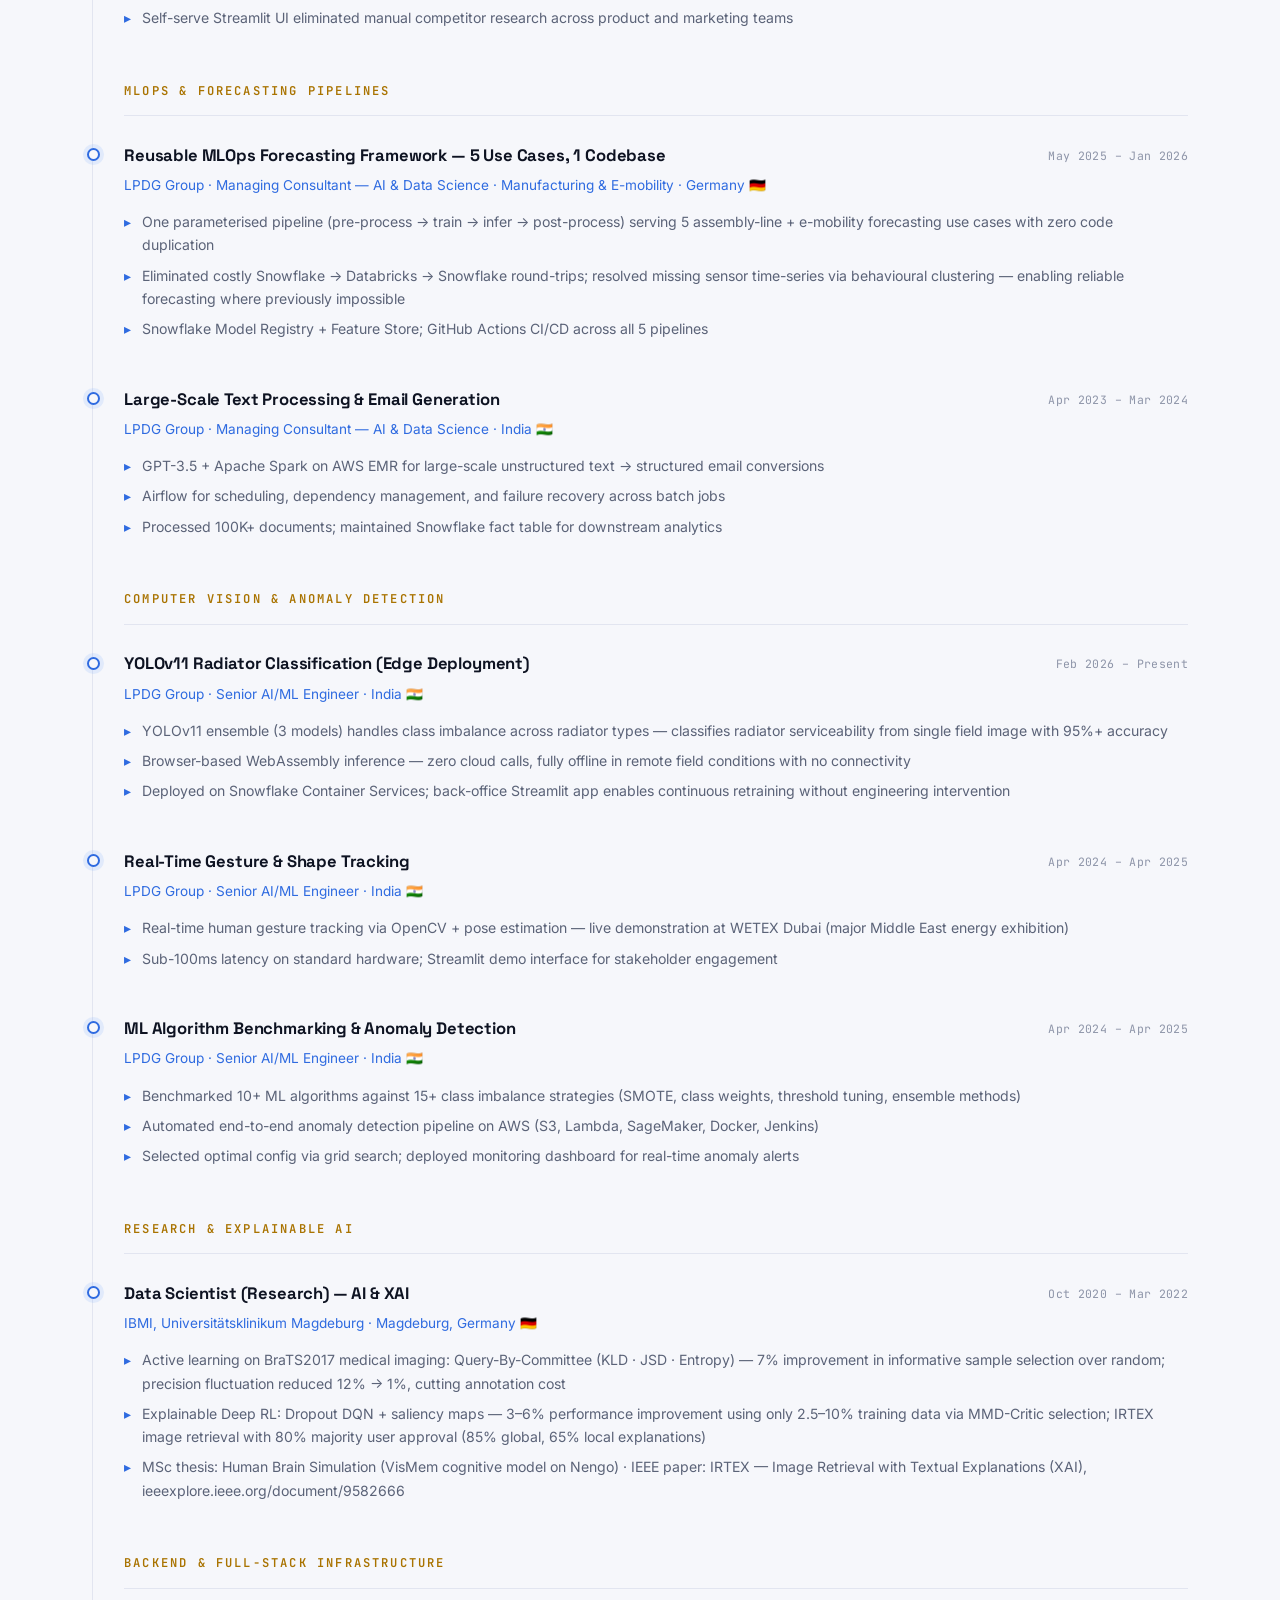
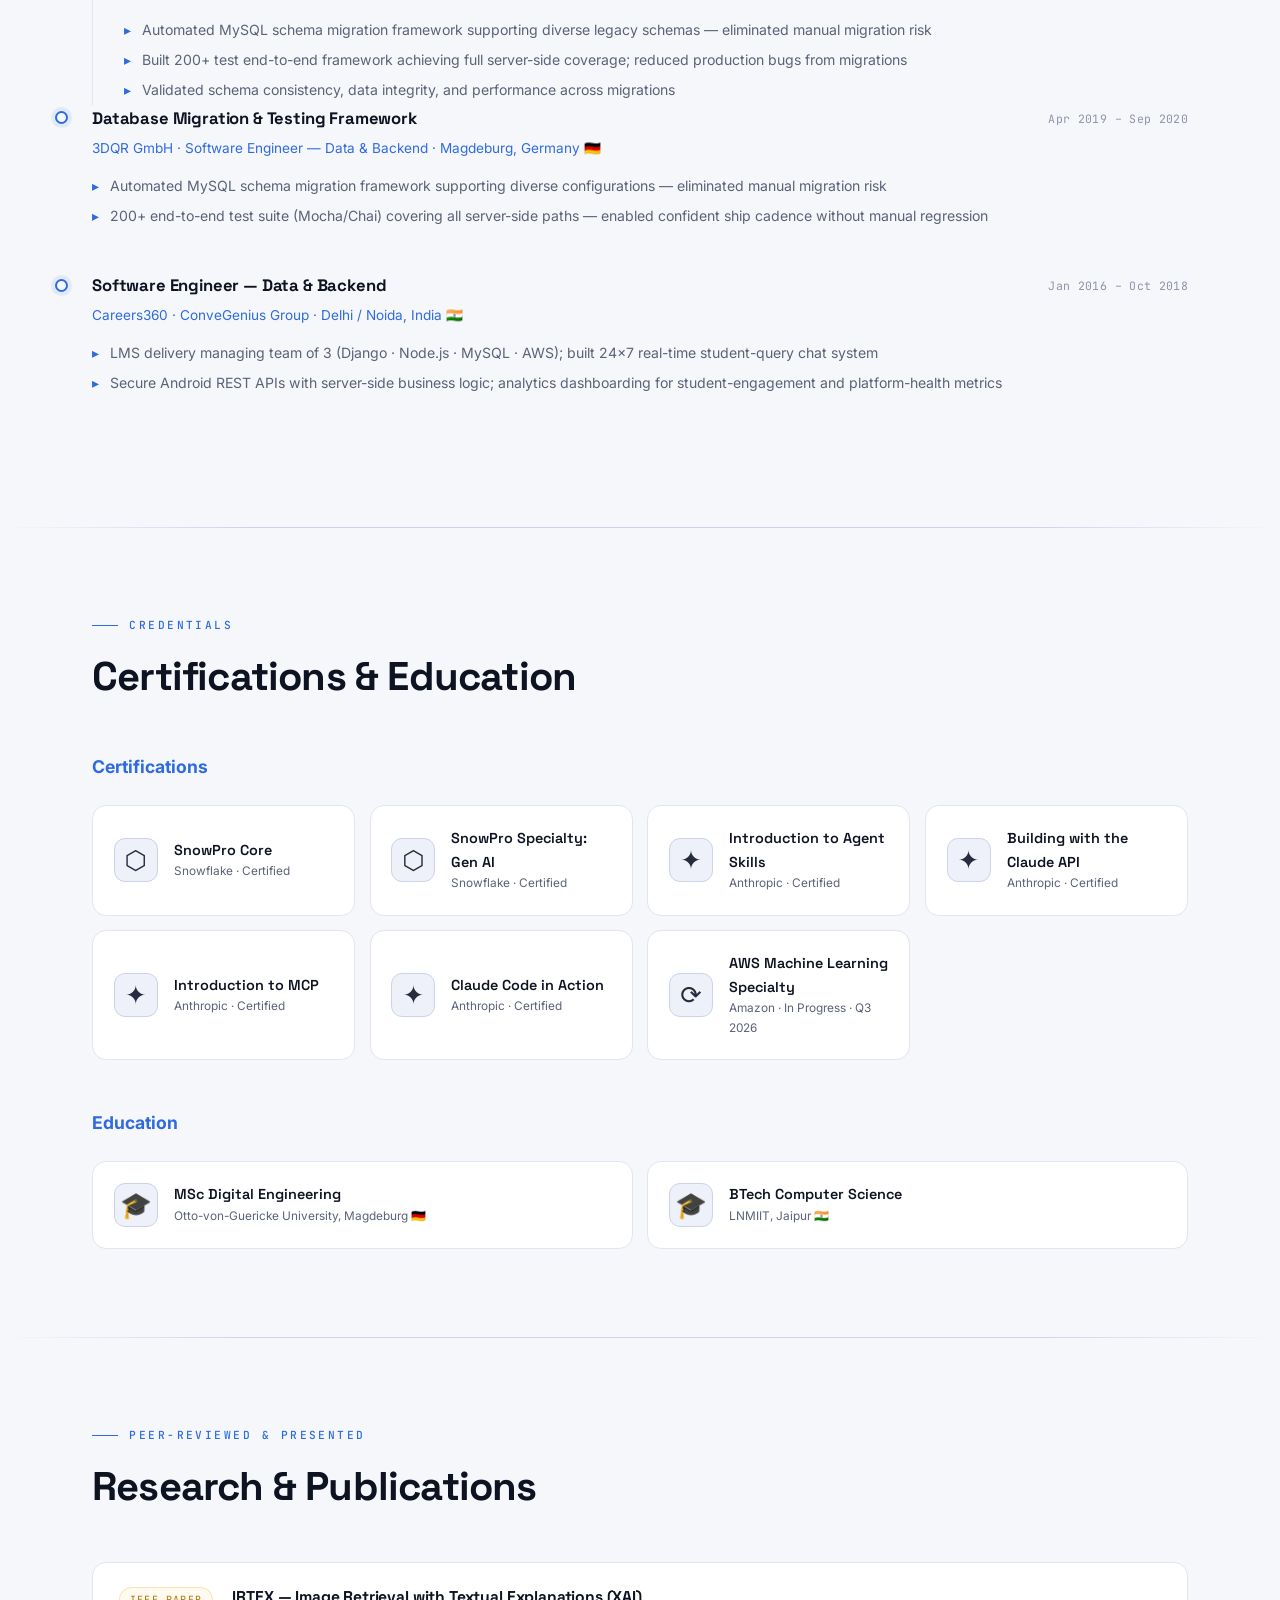
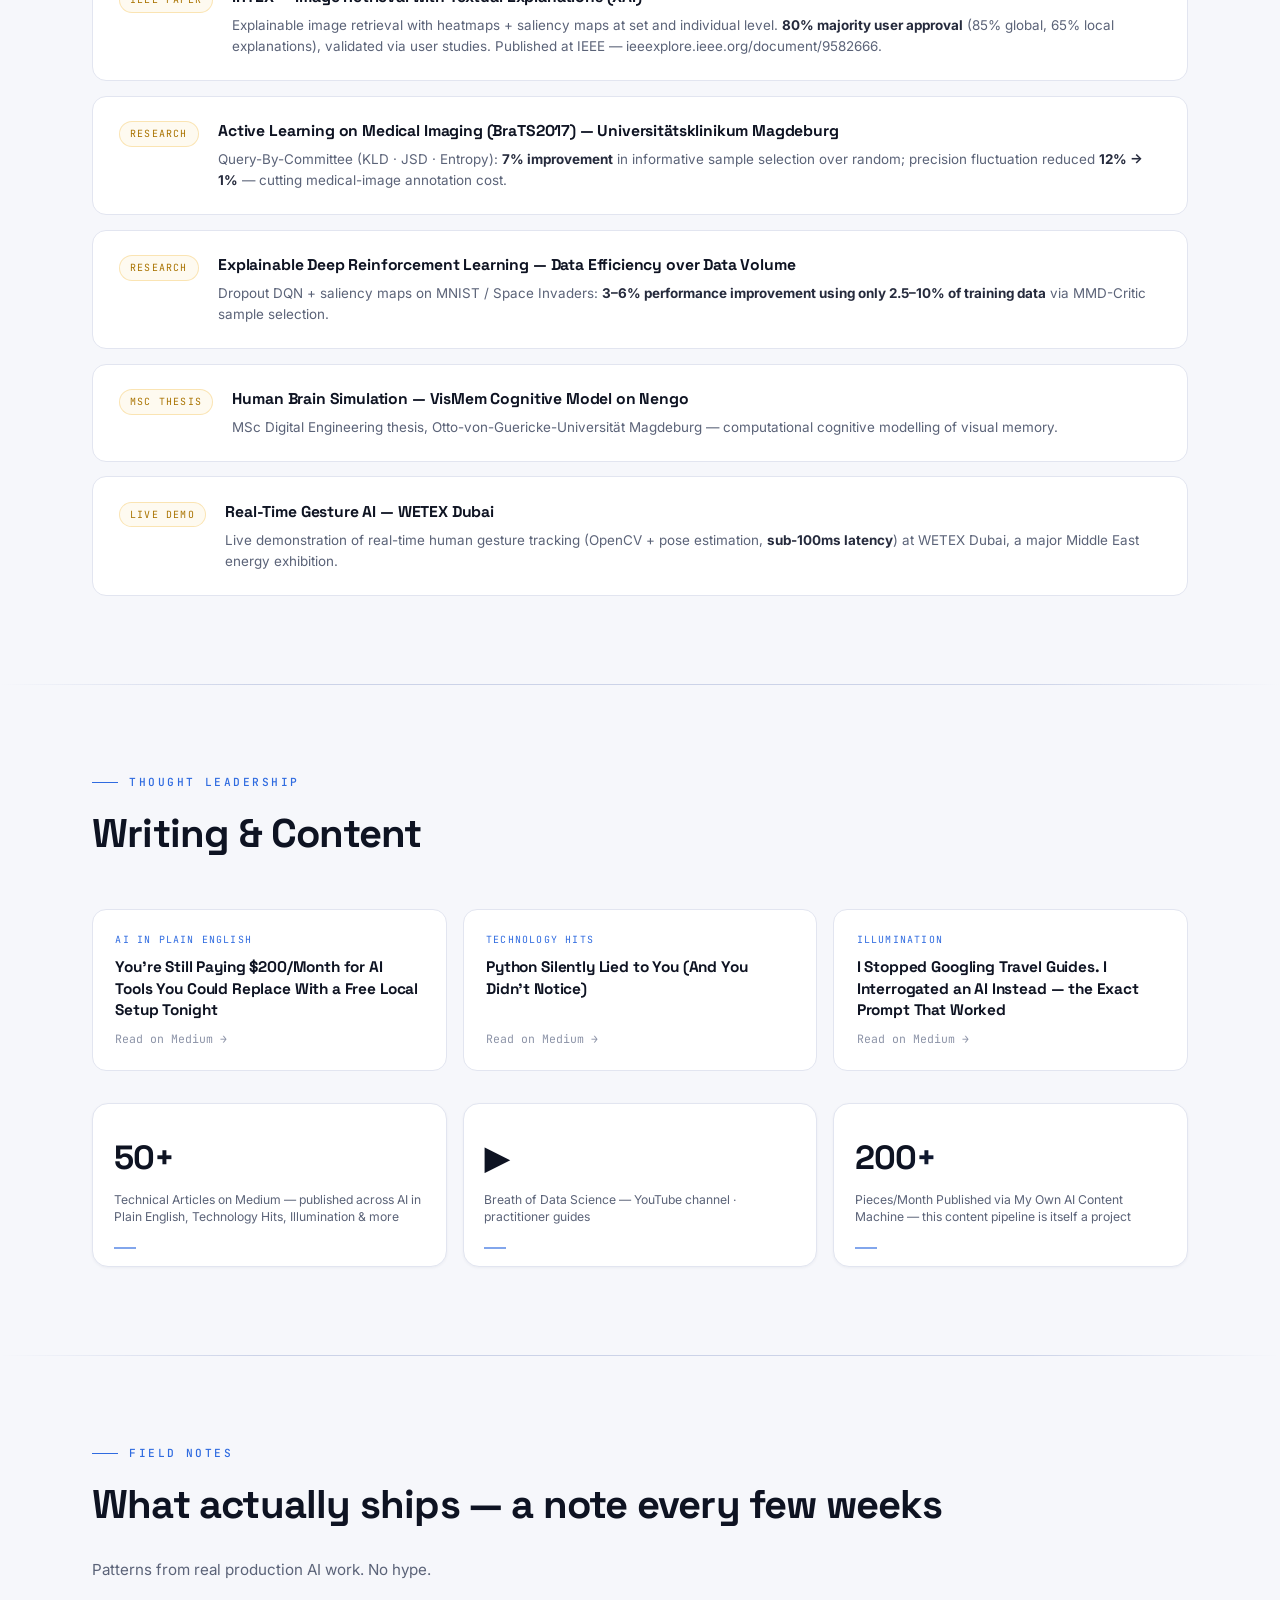
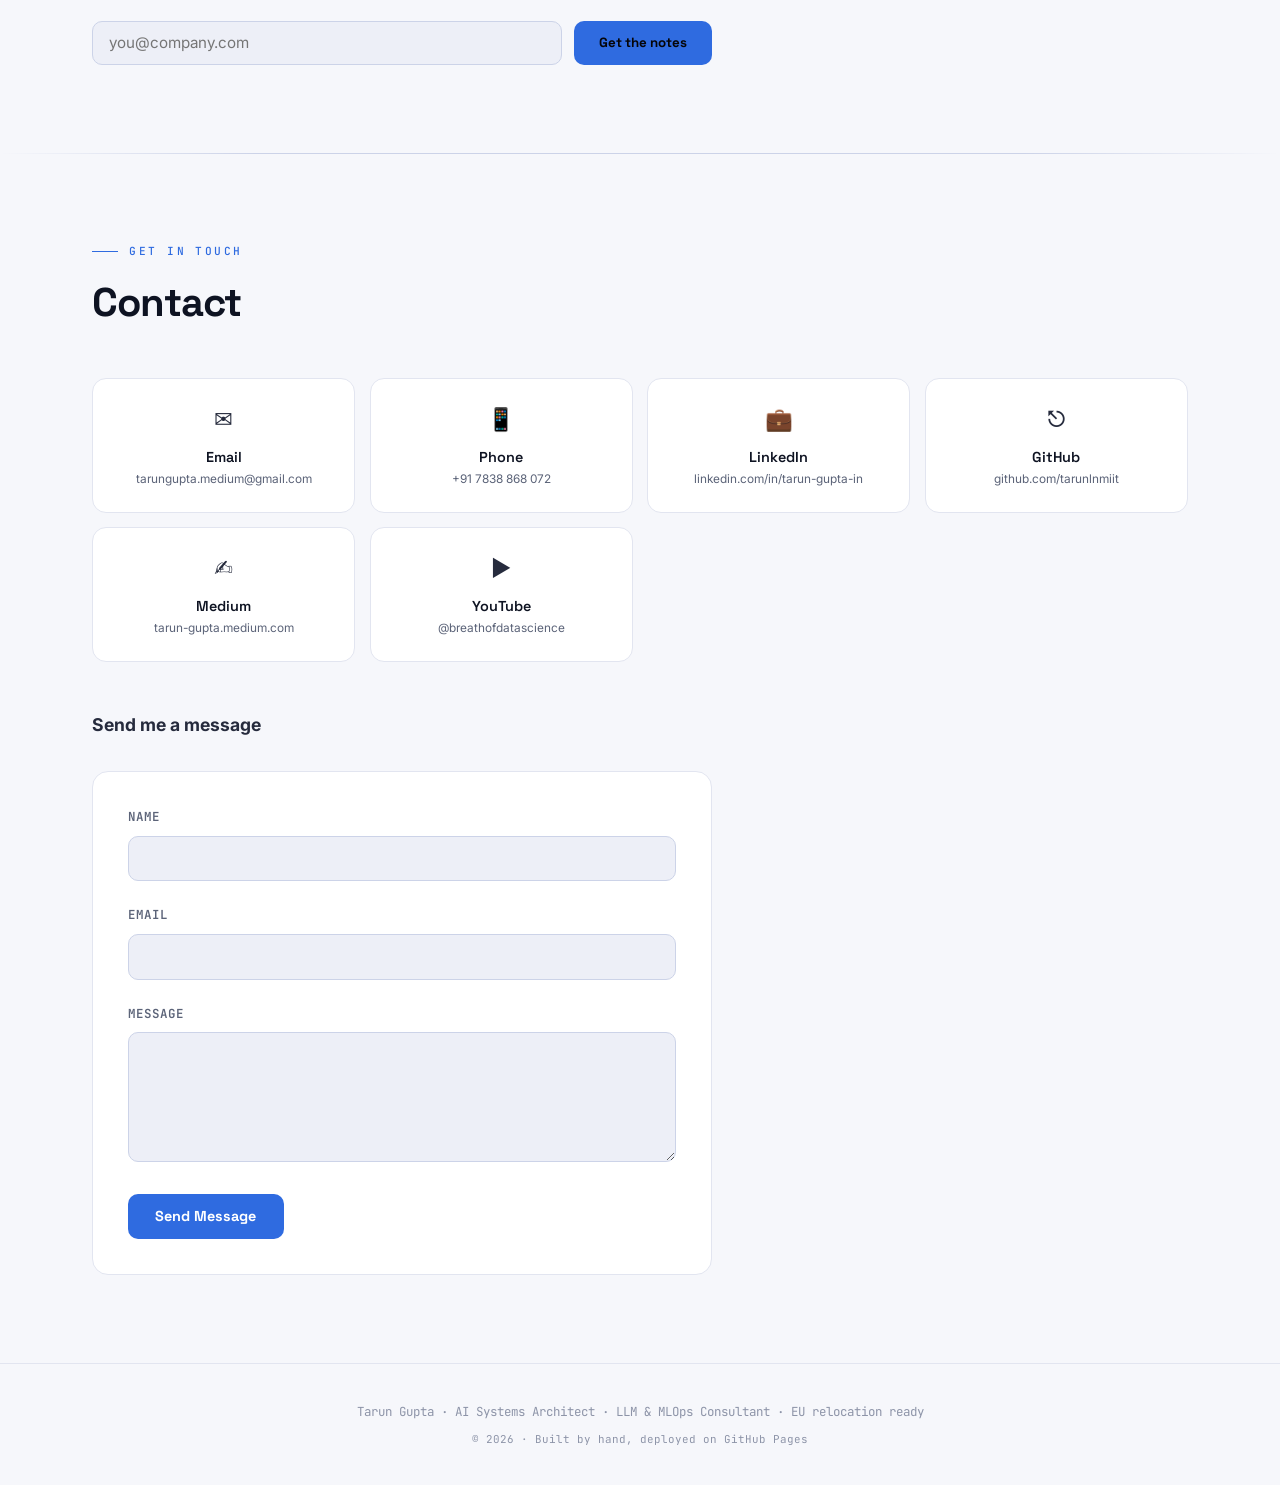
==== commit a09d698b: "feat(portfolio): add ConvertKit email capture section - New #notes section above contact: 'Field not" ====
--- a/index.html
+++ b/index.html
@@ -313,6 +313,26 @@
     .form-submit { background: var(--accent); color: #050508; border: none; padding: 0.85rem 1.7rem; border-radius: 10px; font-weight: 700; font-family: var(--font-display); font-size: 0.9rem; cursor: pointer; transition: transform 0.2s var(--ease-out), box-shadow 0.2s, background 0.2s; }
     .form-submit:hover { background: #6da1f9; transform: translateY(-2px); box-shadow: 0 10px 28px rgba(79,142,247,0.35); }
 
+    .notes-form { display:flex; gap:0.75rem; flex-wrap:wrap; max-width:620px; margin-top:1.75rem; }
+    .notes-form input { flex:1 1 260px; background:var(--bg2); border:1px solid var(--border-hi);
+      border-radius:10px; color:var(--text); padding:0.72rem 1rem; font-family:var(--font-body);
+      font-size:0.95rem; transition:border-color 0.2s var(--ease-out); }
+    .notes-form input:focus { outline:none; border-color:var(--accent); }
+    .notes-form button { background:var(--accent); color:#050508; border:none; border-radius:10px;
+      padding:0.72rem 1.55rem; font-family:var(--font-display); font-weight:700; cursor:pointer;
+      transition:transform 0.2s var(--ease-out); }
+    .notes-form button:hover { transform:translateY(-1px); }
+    .notes-status { flex-basis:100%; font-family:var(--font-mono); font-size:0.8rem; color:var(--muted); }
+    .notes-status:empty { display:none; }
+    .notes-done { font-family:var(--font-mono); font-size:0.9rem; color:var(--mint); margin-top:1.75rem; }
+    .sr-only { position:absolute; width:1px; height:1px; padding:0; margin:-1px; overflow:hidden;
+      clip:rect(0,0,0,0); white-space:nowrap; border:0; }
+    @media (max-width:560px) { .notes-form input, .notes-form button { flex-basis:100%; } }
+
+    .hero-notes-link { display:inline-block; margin-top:1.1rem; font-family:var(--font-mono);
+      font-size:0.82rem; color:var(--muted); text-decoration:none; transition:color 0.2s var(--ease-out); }
+    .hero-notes-link:hover { color:var(--accent); }
+
     footer { text-align: center; padding: 2.4rem; border-top: 1px solid var(--border); color: var(--faint); font-size: 0.78rem; font-family: var(--font-mono); }
 
     /* ---------- SCROLL REVEAL ---------- */
@@ -483,6 +503,7 @@
         <a href="CV_Tarun_Gupta_EU_v9.pdf" download="CV_Tarun_Gupta_EU_v9.pdf" class="btn btn-dl">⬇ Download CV</a>
         <a href="#contact" class="btn btn-outline">Get in touch</a>
       </div>
+      <a href="#notes" class="hero-notes-link">Or get occasional notes →</a>
       <div class="links-row">
         <a href="https://github.com/tarunlnmiit" target="_blank" rel="noopener">⎋ github.com/tarunlnmiit</a>
         <a href="https://www.linkedin.com/in/tarun-gupta-in/" target="_blank" rel="noopener">in/ tarun-gupta-in</a>
@@ -1057,6 +1078,22 @@
       <div class="stat-label">Pieces/Month Published via My Own AI Content Machine — this content pipeline is itself a project</div>
     </div>
   </div>
+</section>
+<div class="divider"></div>
+
+<section id="notes">
+  <div class="section-label">Field notes</div>
+  <h2>What actually ships — a note every few weeks</h2>
+  <p class="oss-intro">Patterns from real production AI work. No hype.</p>
+  <form id="notes-form" class="notes-form"
+        action="https://app.kit.com/forms/9678003/subscriptions"
+        method="post">
+    <label class="sr-only" for="ck-email">Email address</label>
+    <input type="email" id="ck-email" name="email_address" required
+           autocomplete="email" placeholder="you@company.com">
+    <button type="submit">Get the notes</button>
+    <div class="notes-status" role="status" aria-live="polite"></div>
+  </form>
 </section>
 <div class="divider"></div>
 
@@ -2620,5 +2657,30 @@
   }).catch(function () {});
 })();
 </script>
+<script>
+(function () {
+  var form = document.getElementById('notes-form');
+  if (!form) return;
+  var status = form.querySelector('.notes-status');
+  form.addEventListener('submit', function (e) {
+    e.preventDefault();
+    status.textContent = 'Subscribing…';
+    // Kit returns HTTP 200 even on a rejected submit, with { status: 'failed', errors }.
+    // Branch on the body so a server-side rejection isn't shown as success.
+    fetch(form.action, { method: 'POST', headers: { Accept: 'application/json' }, body: new FormData(form) })
+      .then(function (r) { return r.json().catch(function () { return { status: 'success' }; }); })
+      .then(function (d) {
+        if (d && d.status === 'failed') {
+          status.textContent = (d.errors && d.errors.messages && d.errors.messages[0]) || 'Something went wrong. Try again.';
+        } else {
+          form.innerHTML = '<p class="notes-done" role="status">Thanks — check your inbox to confirm.</p>';
+        }
+      })
+      .catch(function () {
+        status.textContent = 'Something went wrong. Try again in a moment.';
+      });
+  });
+})();
+</script>
 </body>
 </html>
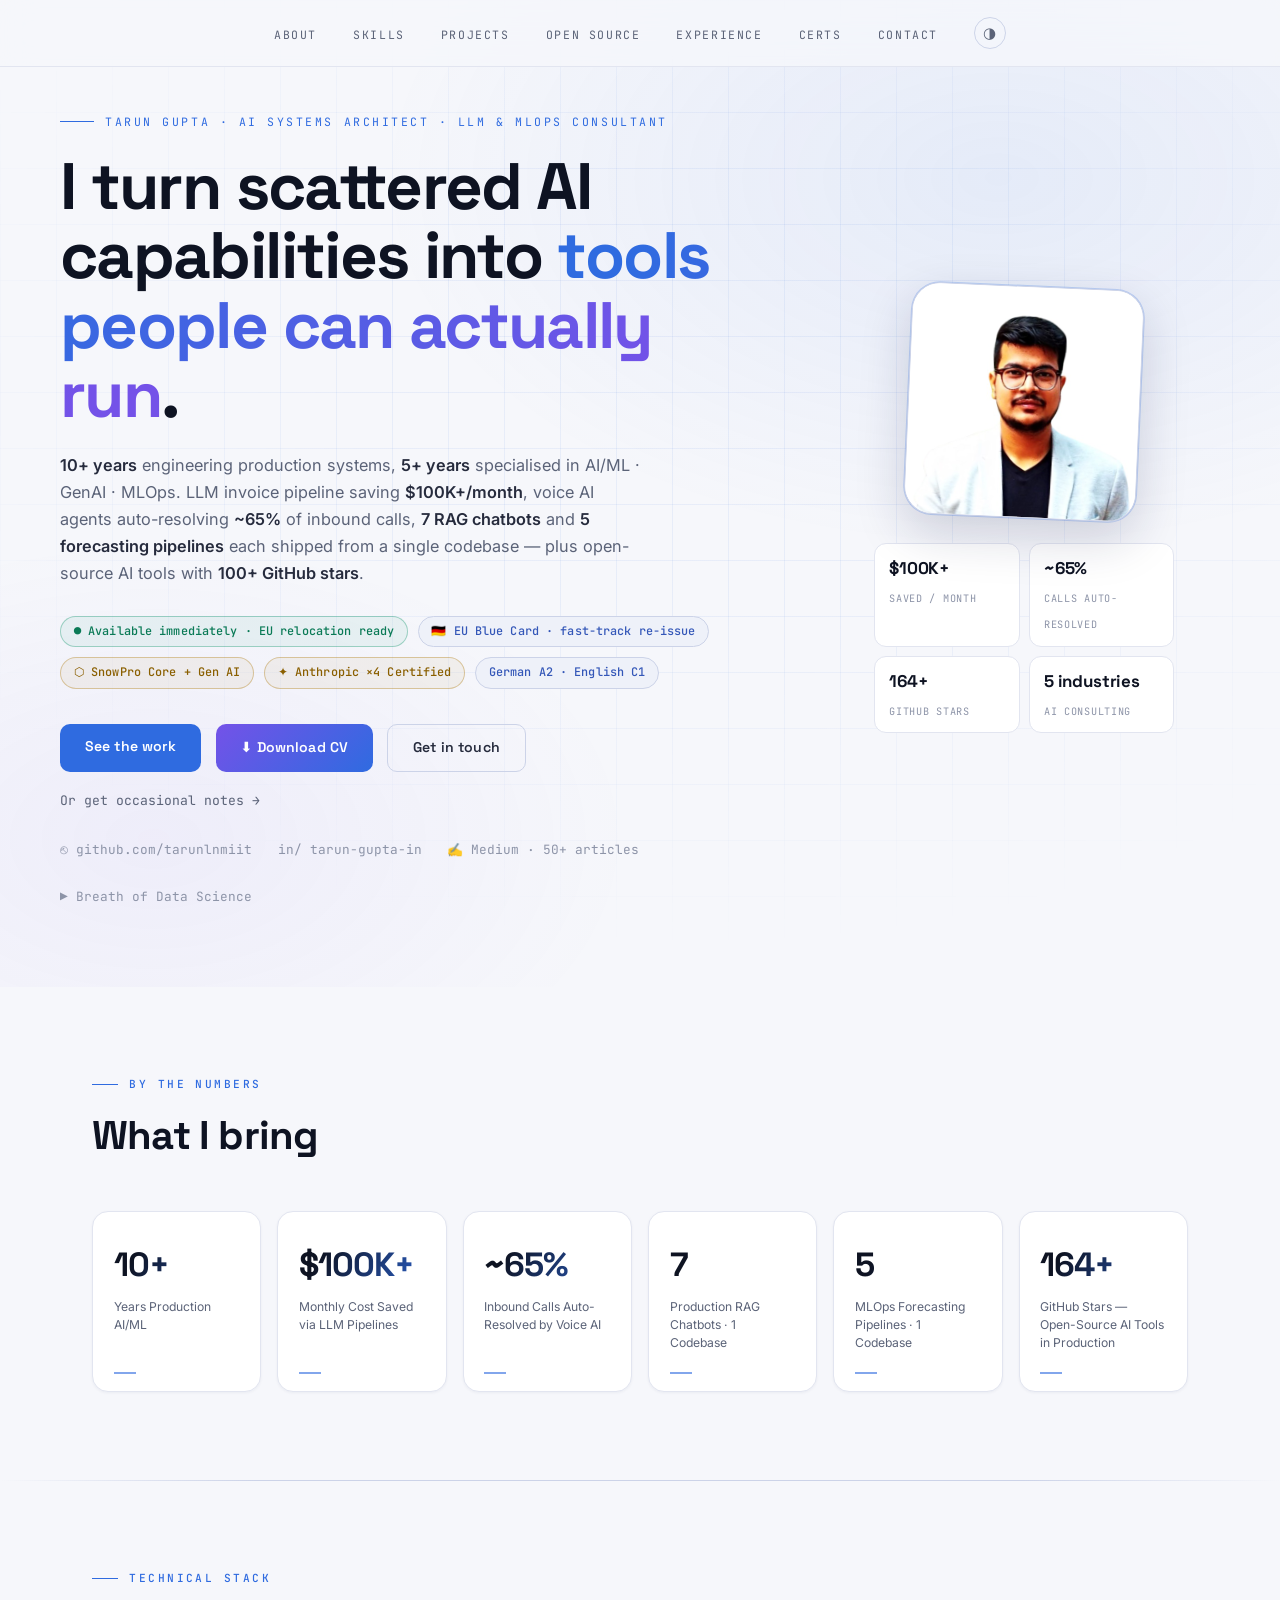
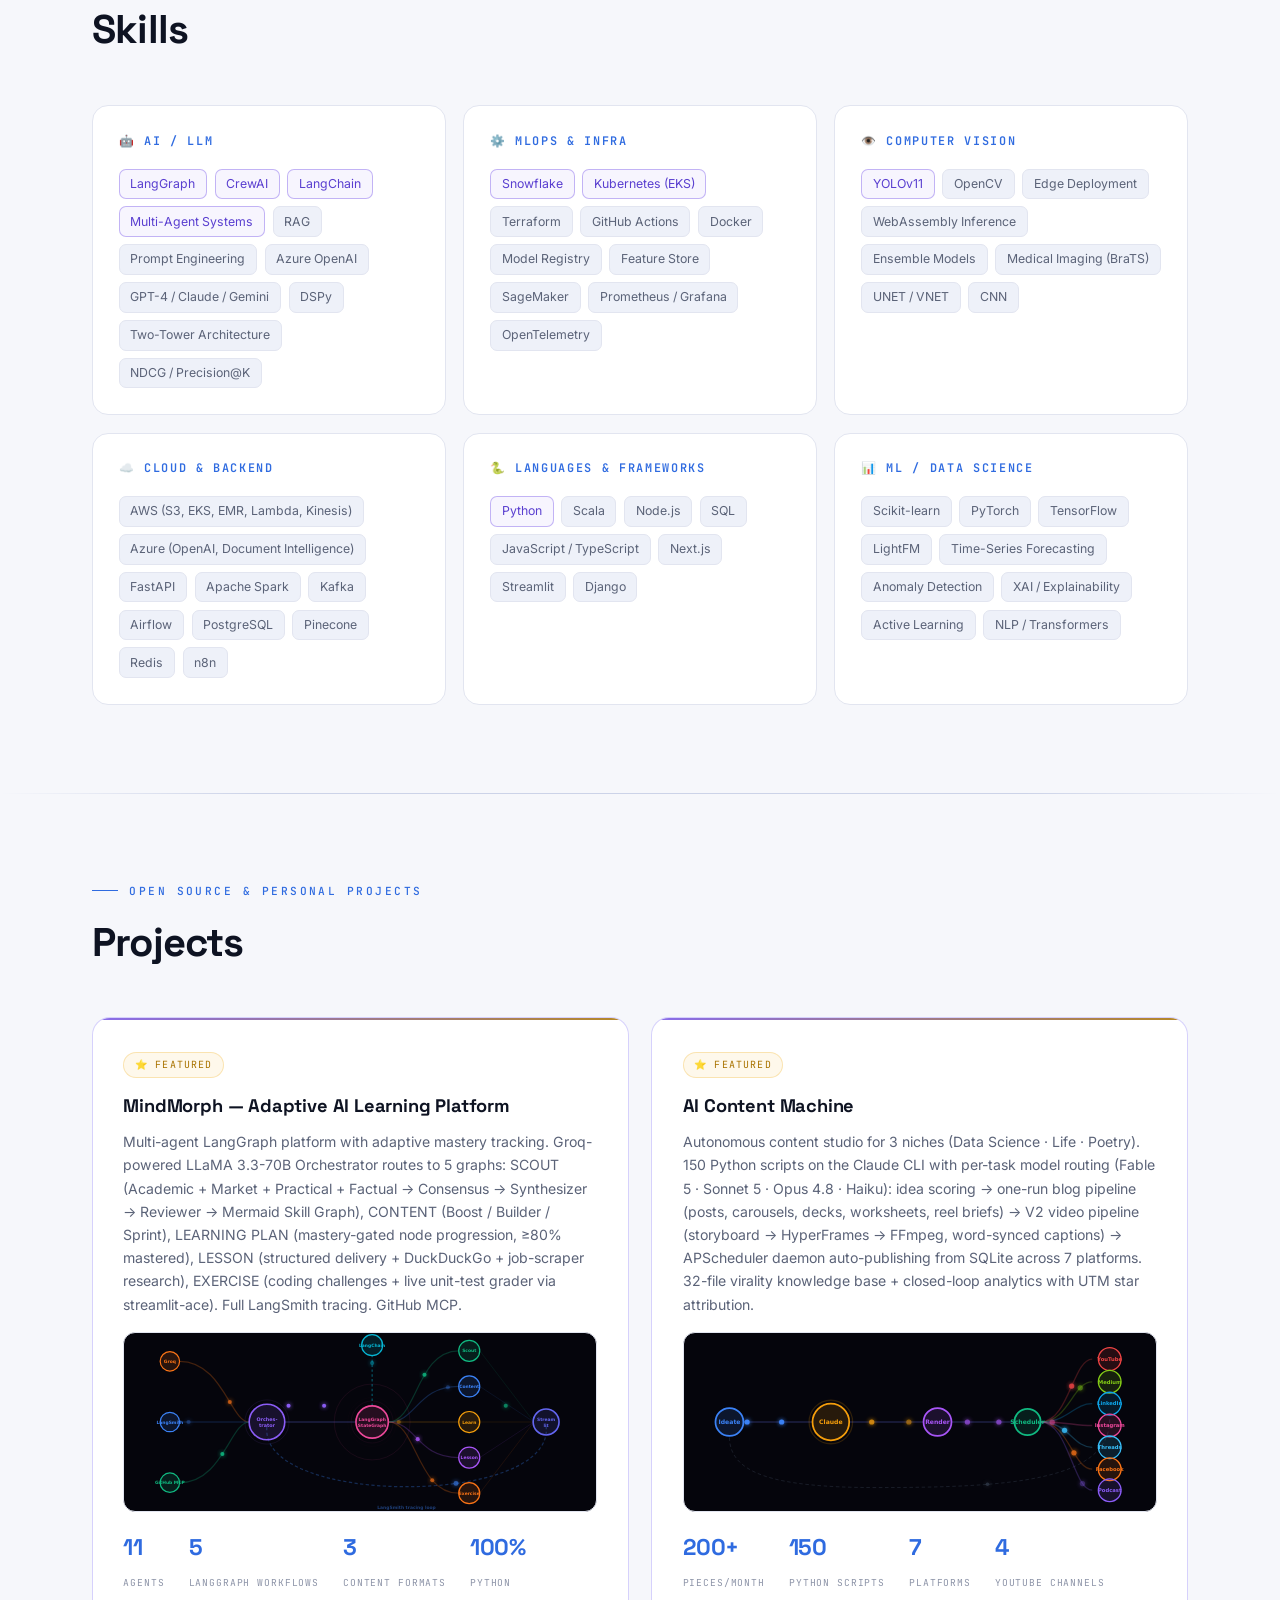
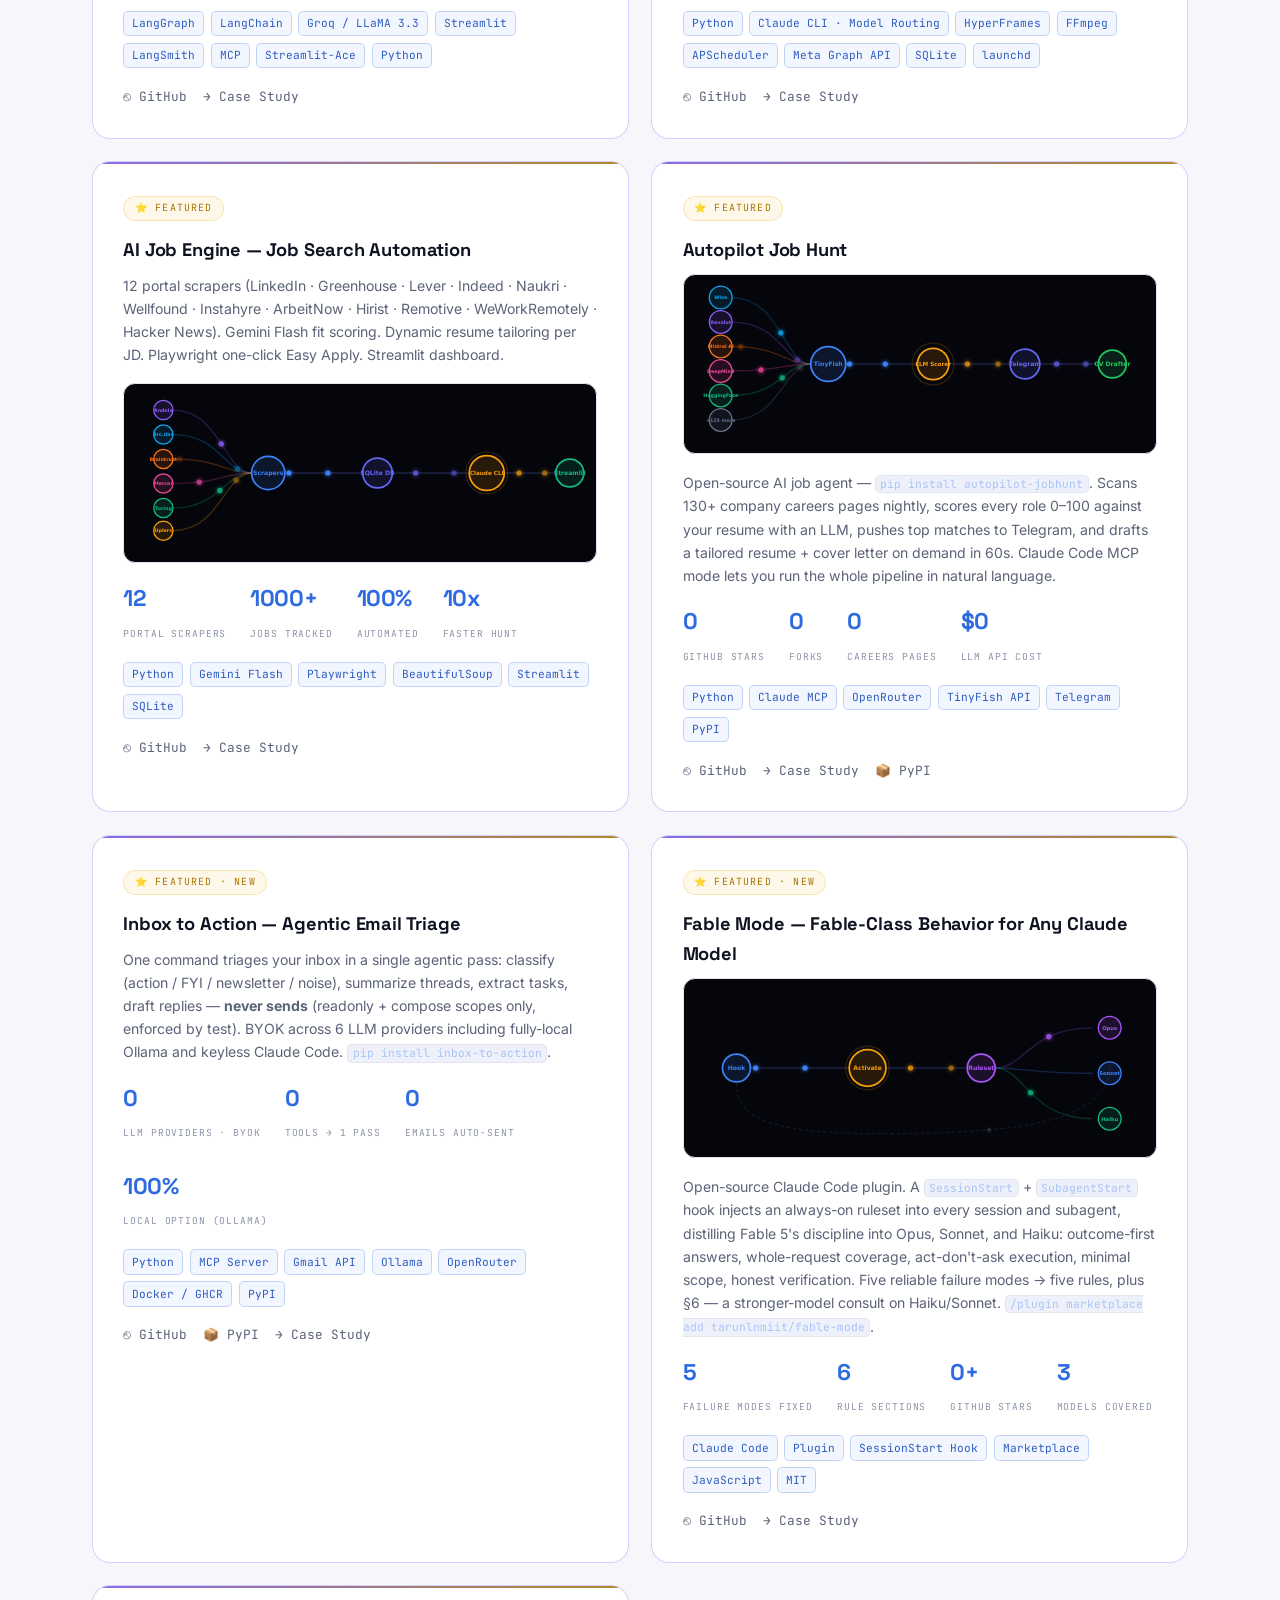
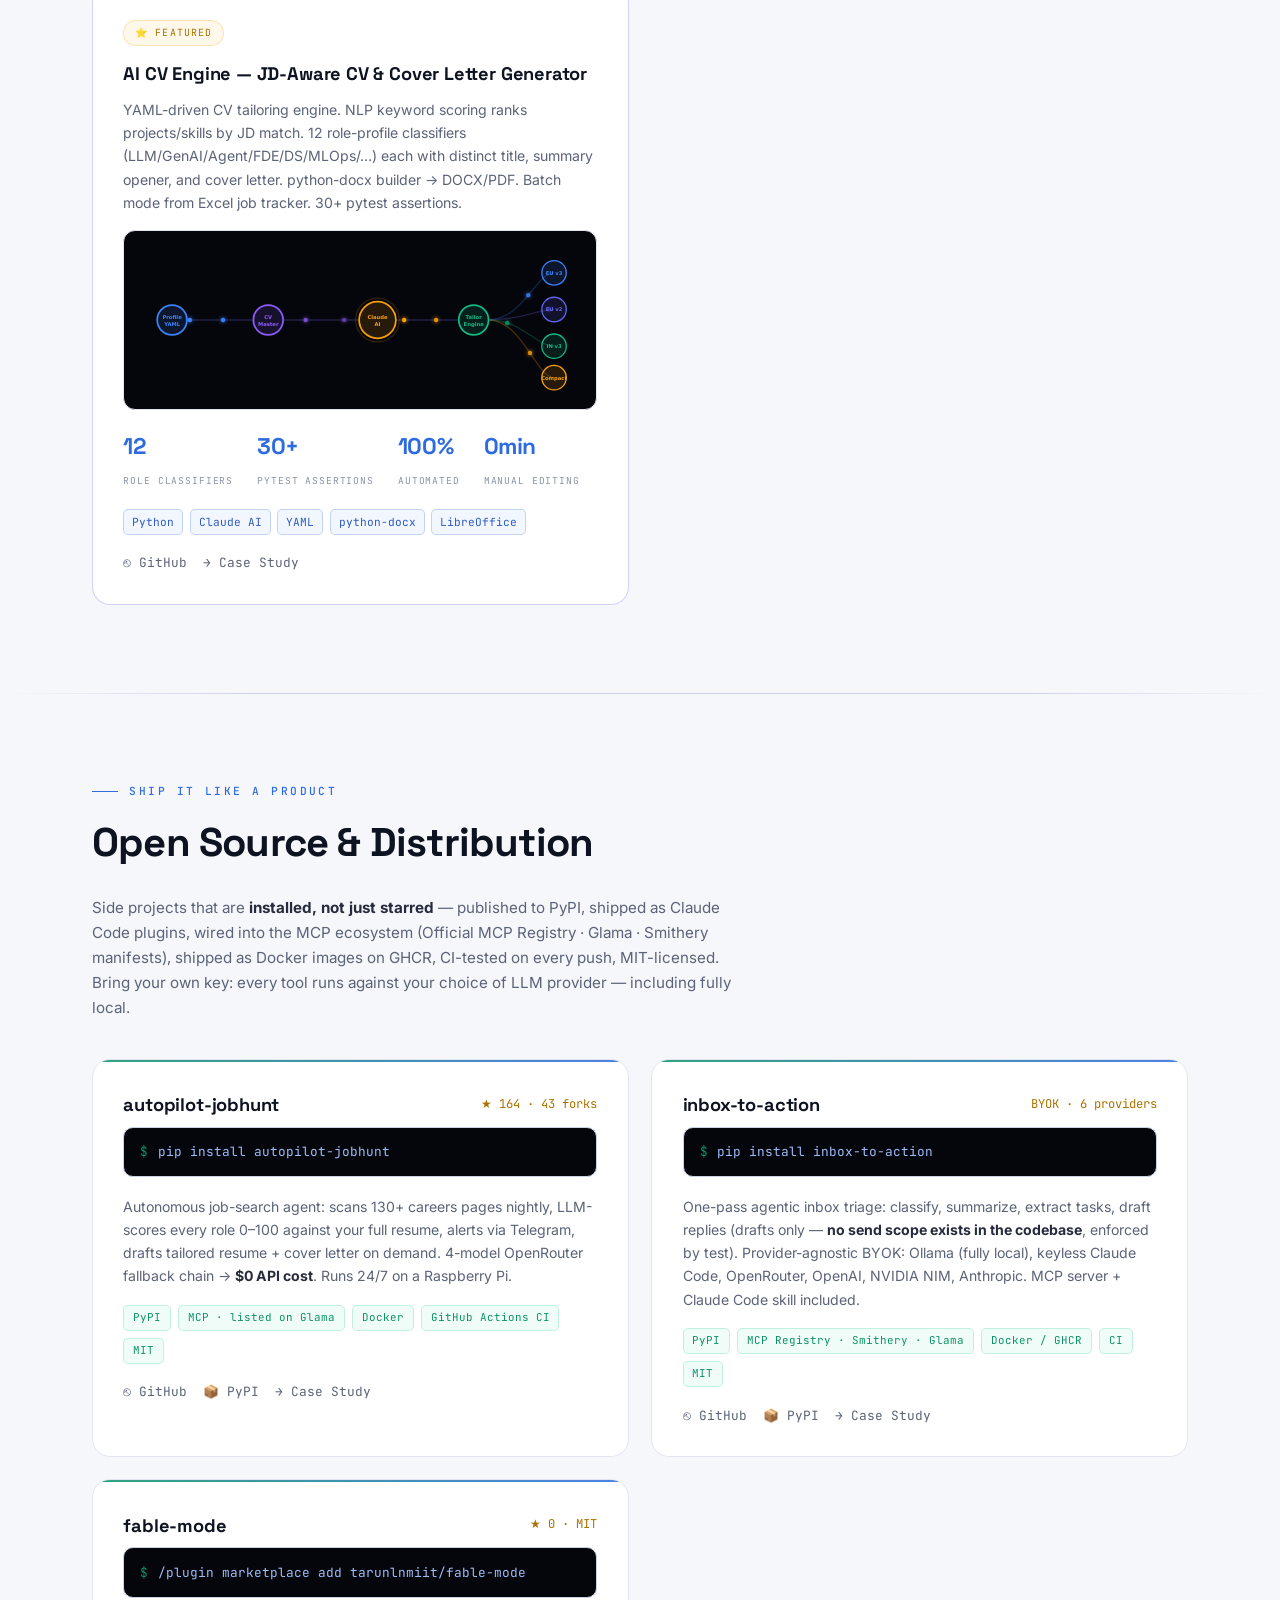
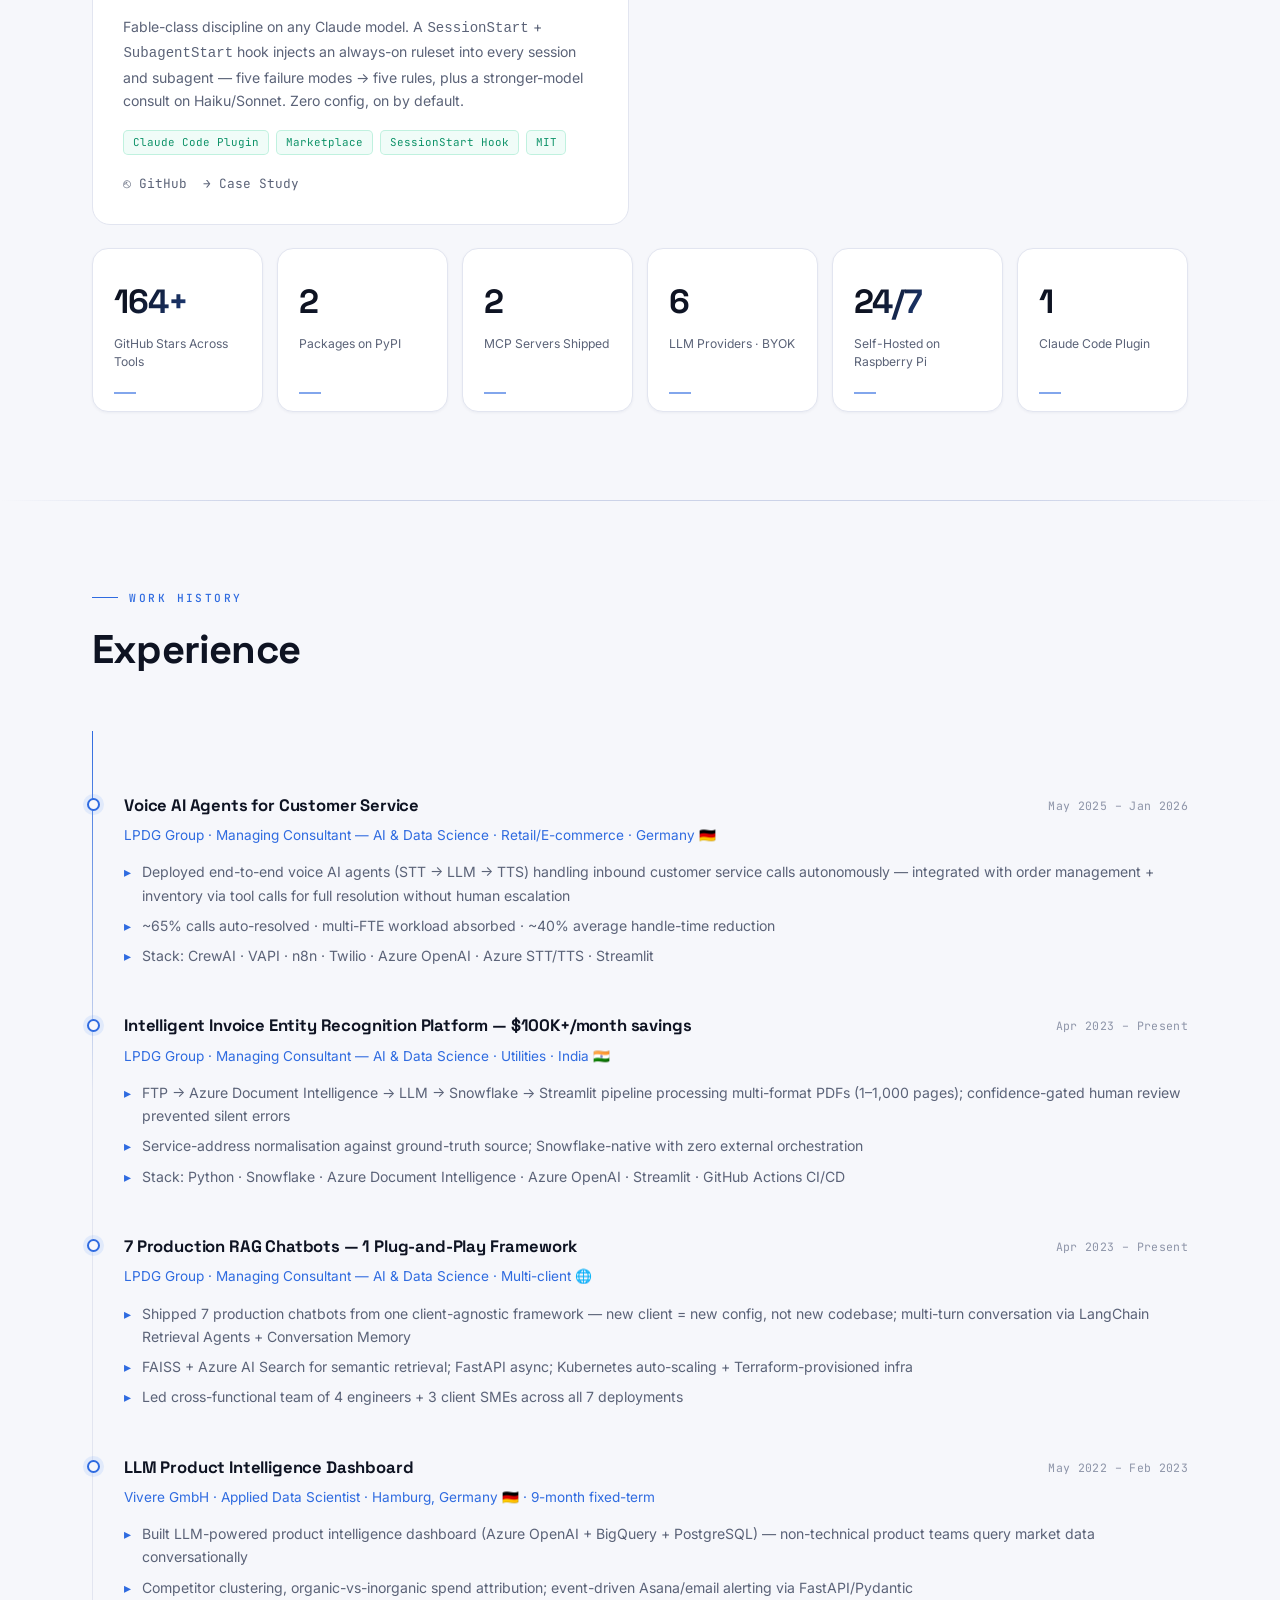
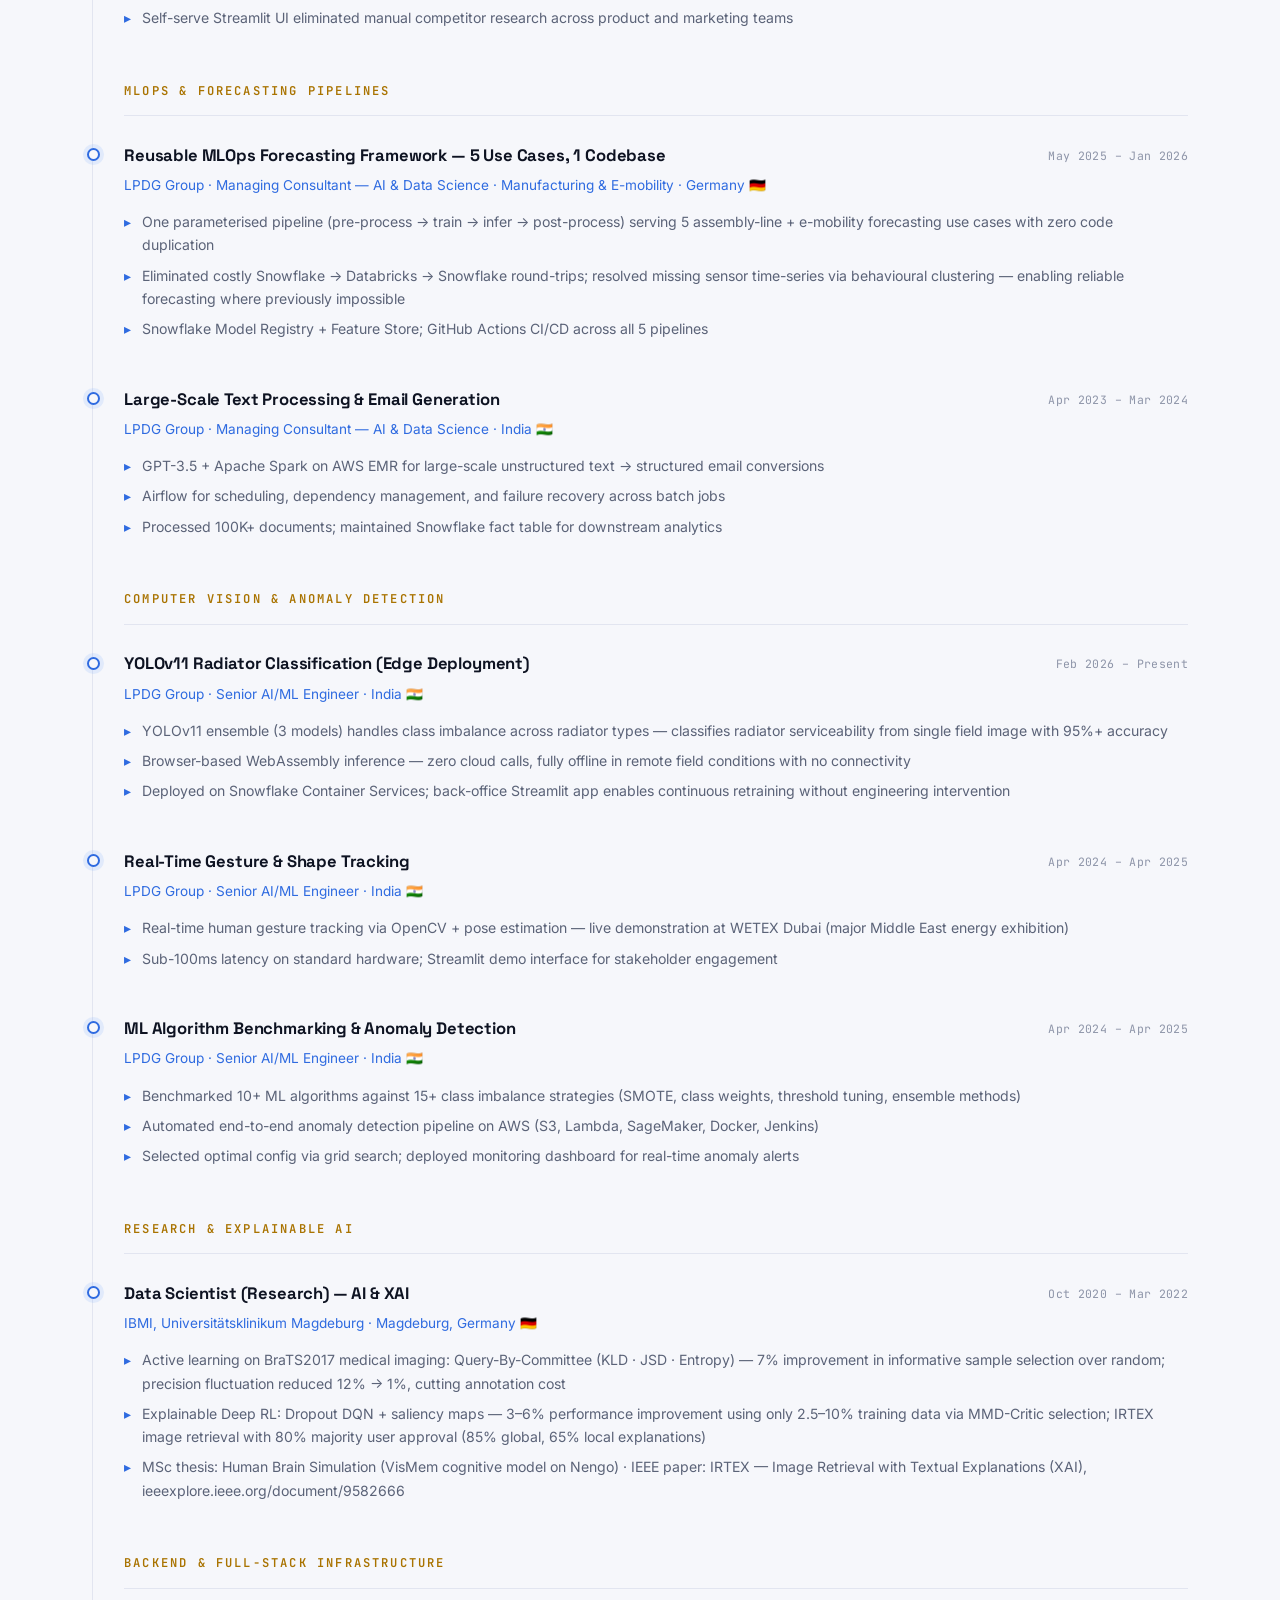
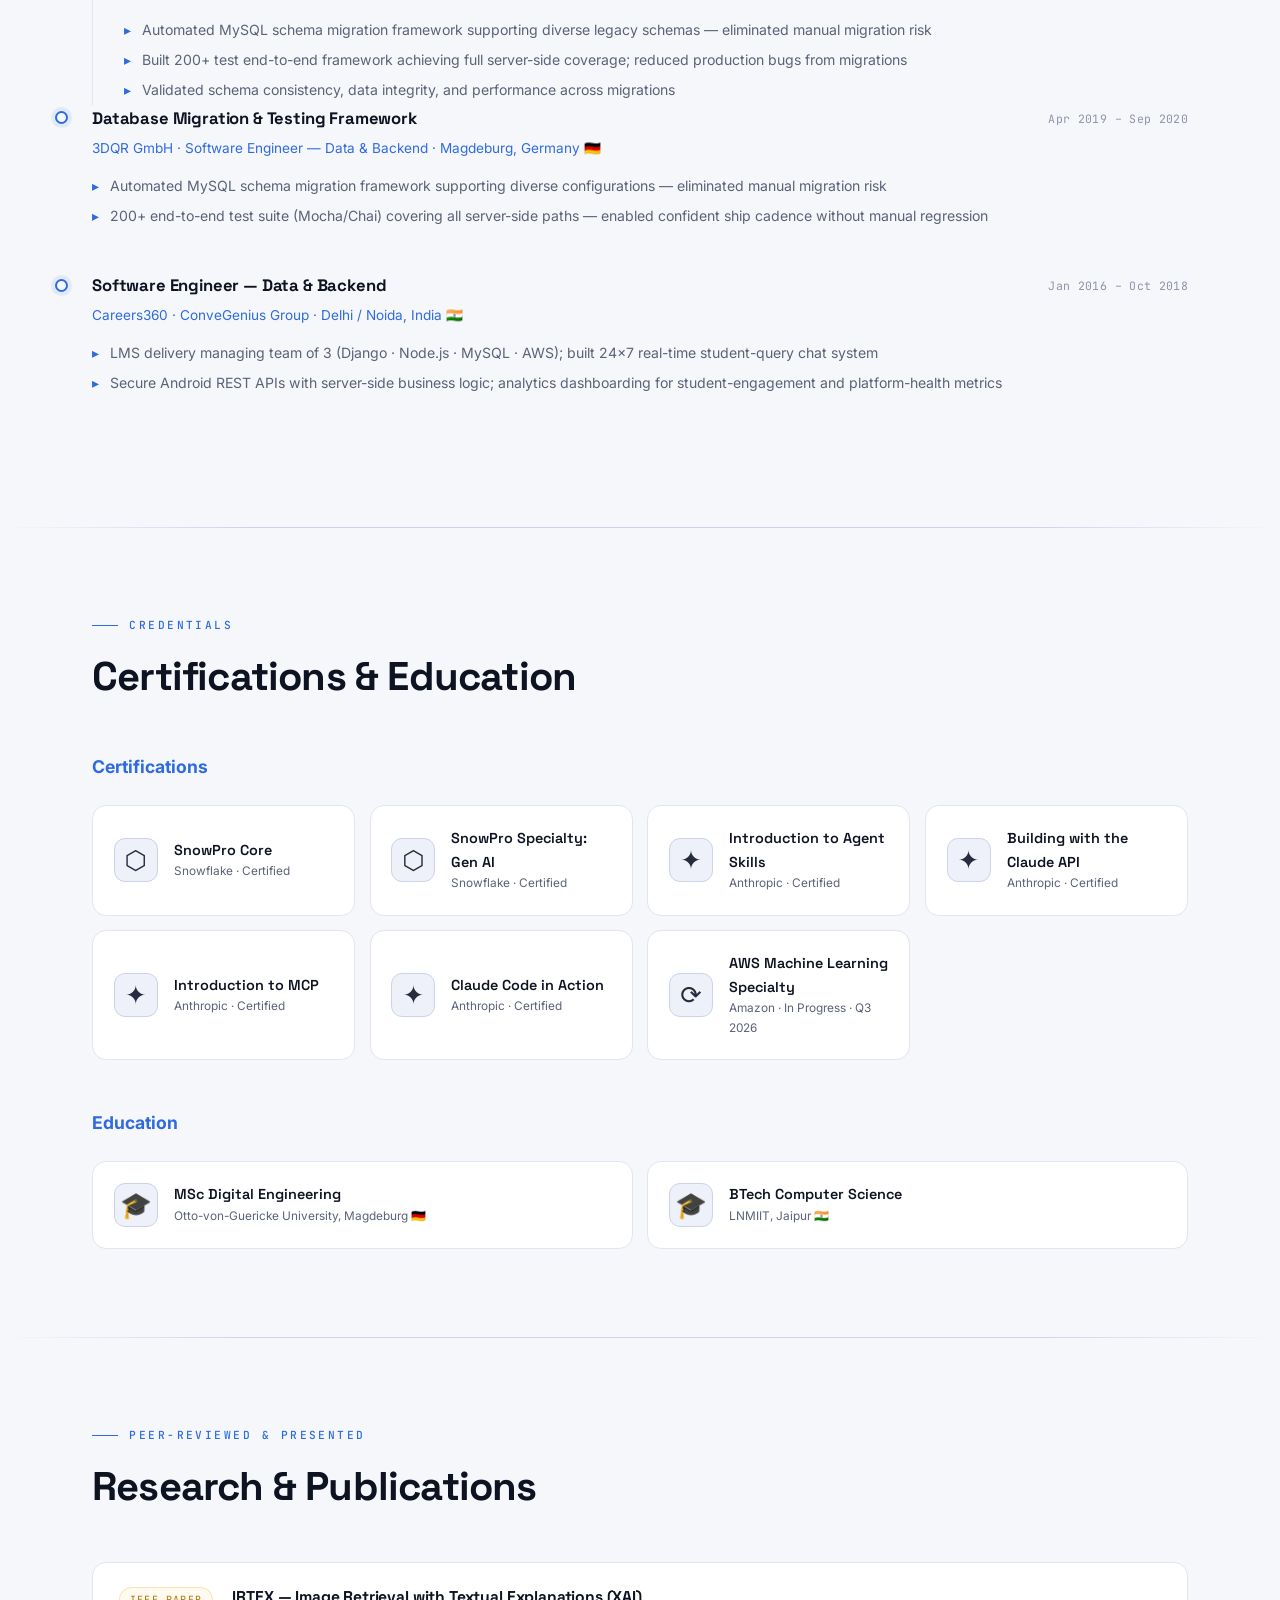
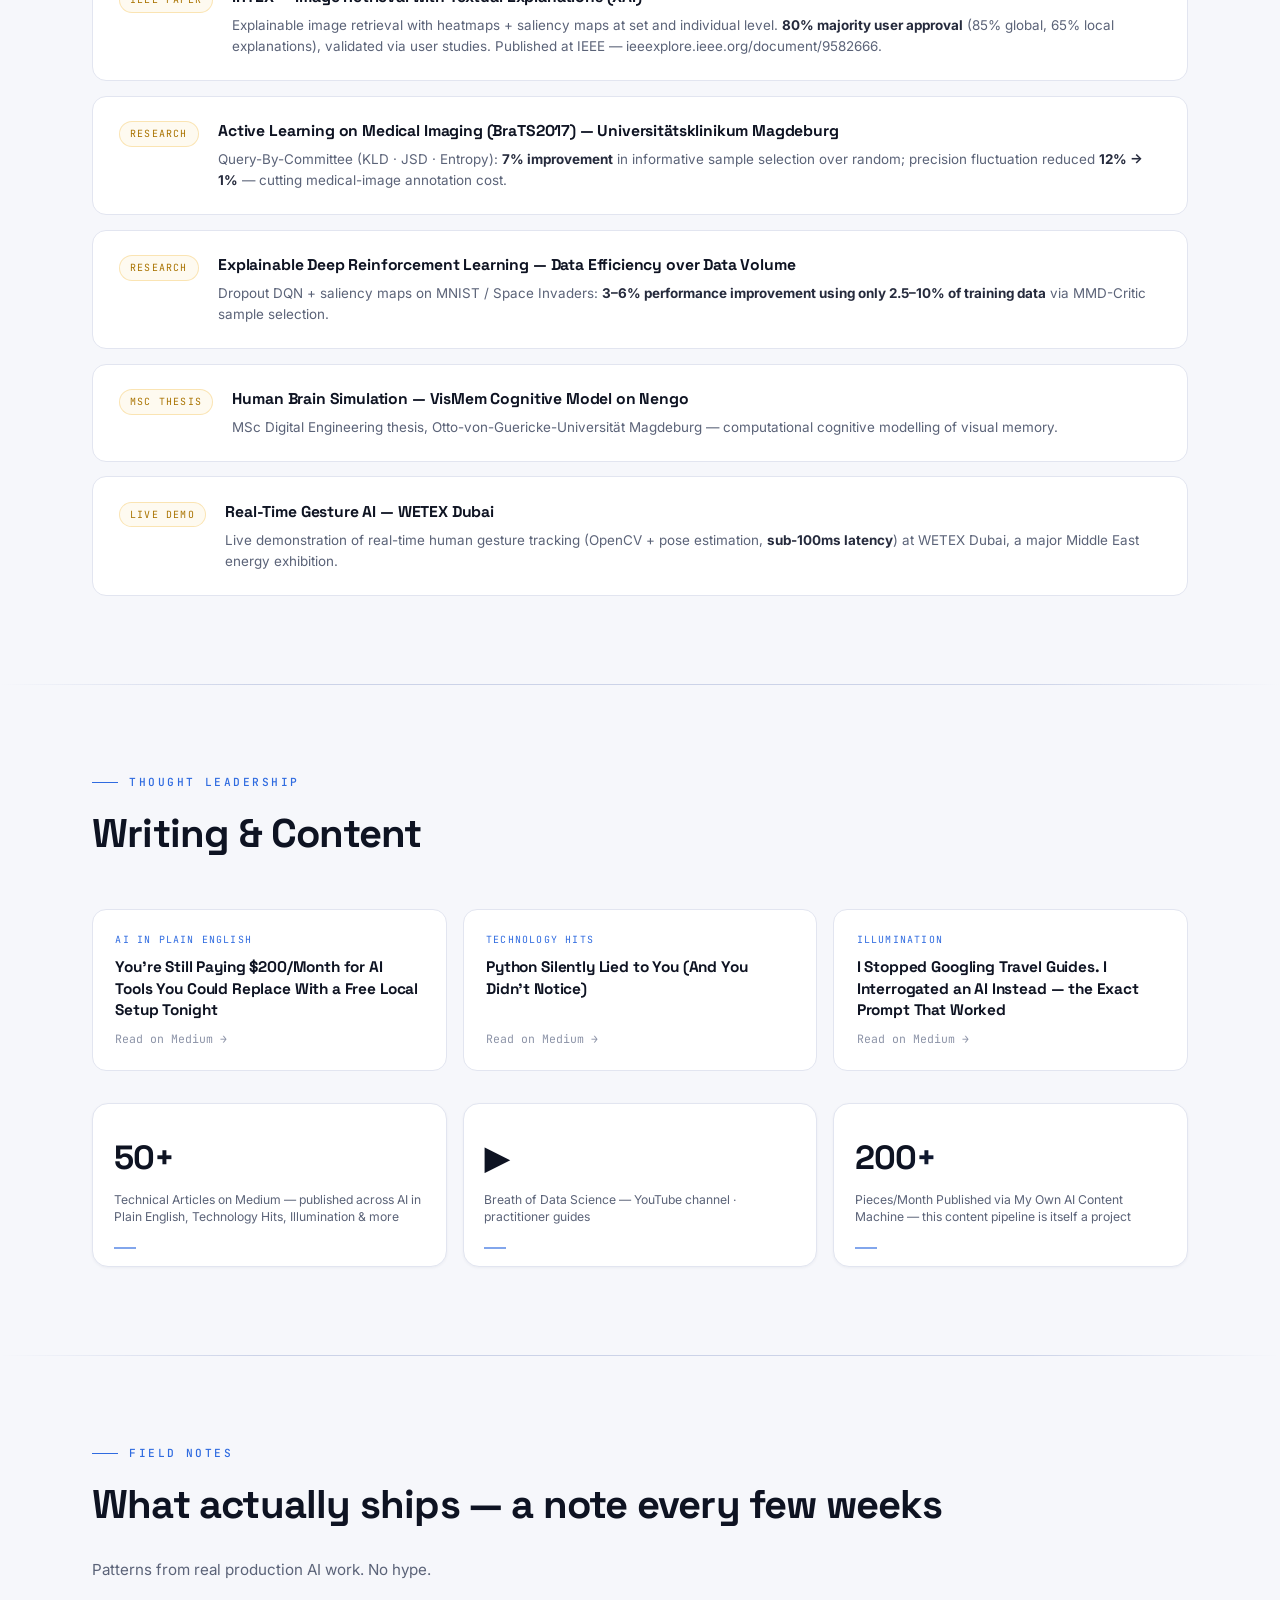
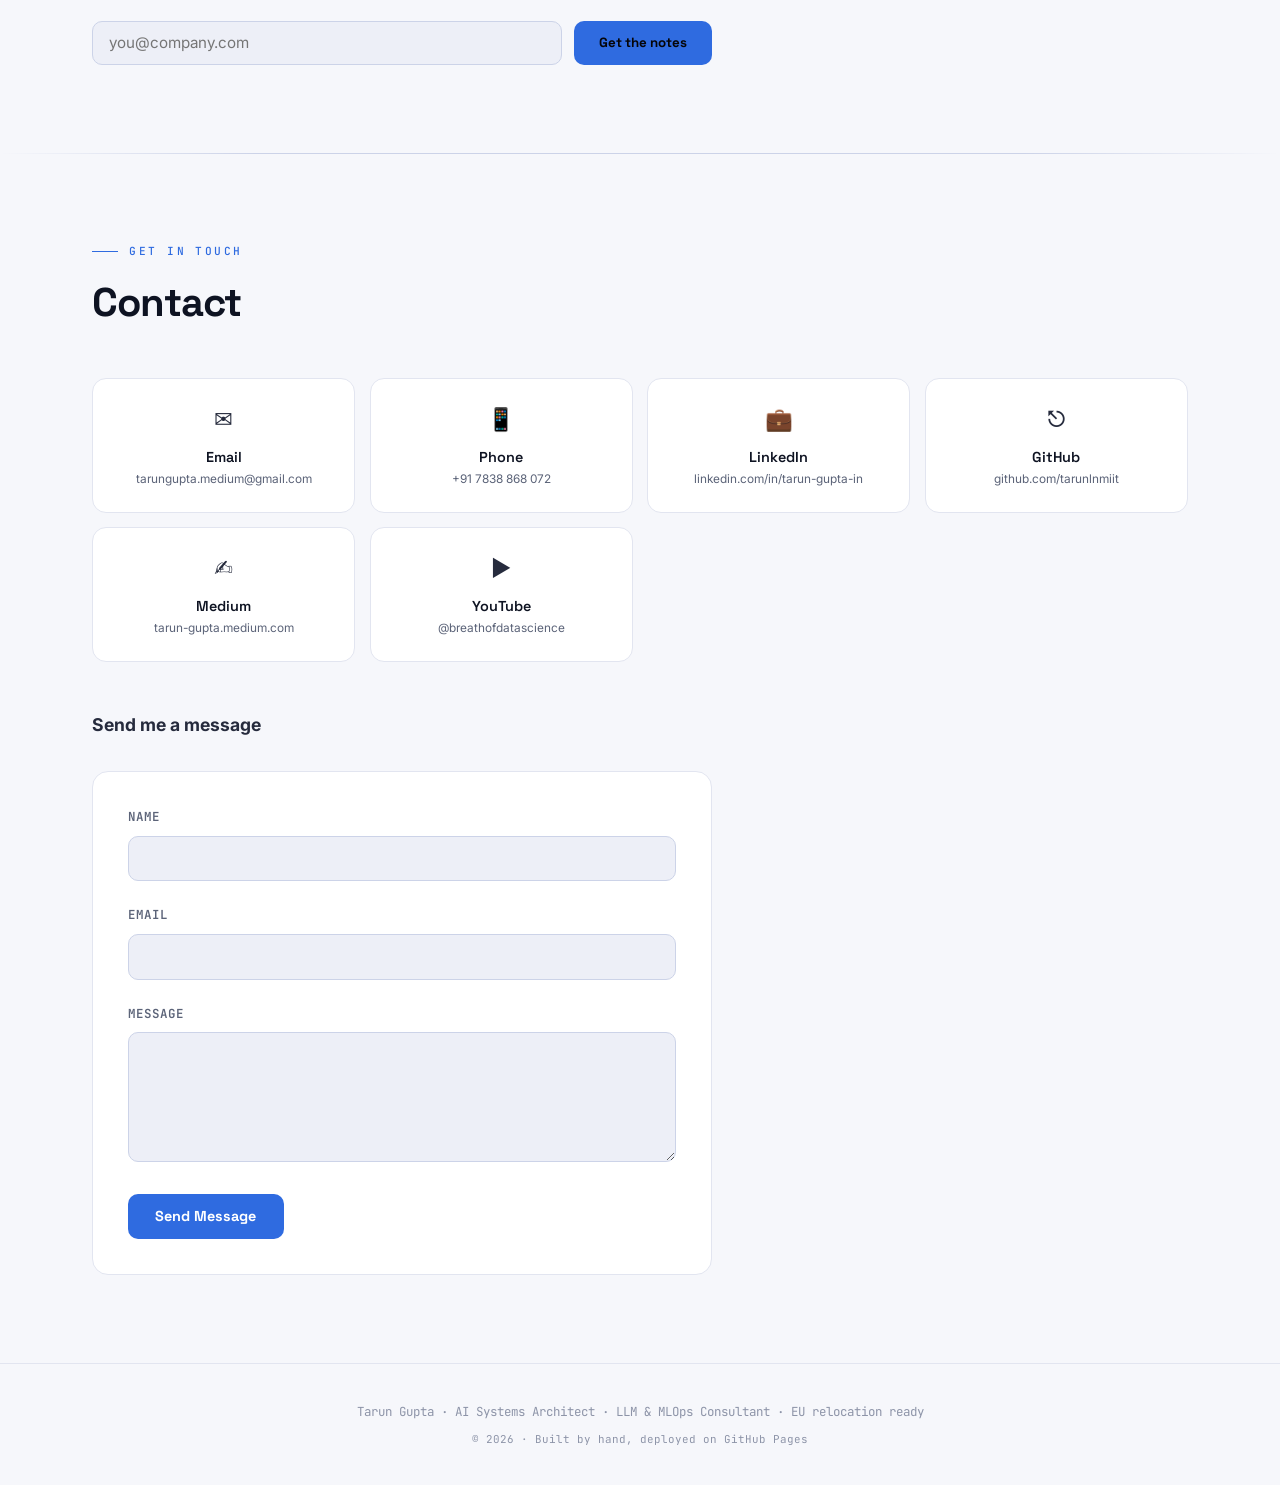
==== commit a1e354b7: "fix(portfolio): update email-capture success copy for single opt-in Kit form switched to single opt-" ====
--- a/index.html
+++ b/index.html
@@ -2670,10 +2670,10 @@
     fetch(form.action, { method: 'POST', headers: { Accept: 'application/json' }, body: new FormData(form) })
       .then(function (r) { return r.json().catch(function () { return { status: 'success' }; }); })
       .then(function (d) {
-        if (d && d.status === 'failed') {
-          status.textContent = (d.errors && d.errors.messages && d.errors.messages[0]) || 'Something went wrong. Try again.';
+        if (d && d.status === 'success') {
+          form.innerHTML = '<p class="notes-done" role="status">Thanks — you’re subscribed.</p>';
         } else {
-          form.innerHTML = '<p class="notes-done" role="status">Thanks — check your inbox to confirm.</p>';
+          status.textContent = (d && d.errors && d.errors.messages && d.errors.messages[0]) || 'Something went wrong. Try again in a moment.';
         }
       })
       .catch(function () {
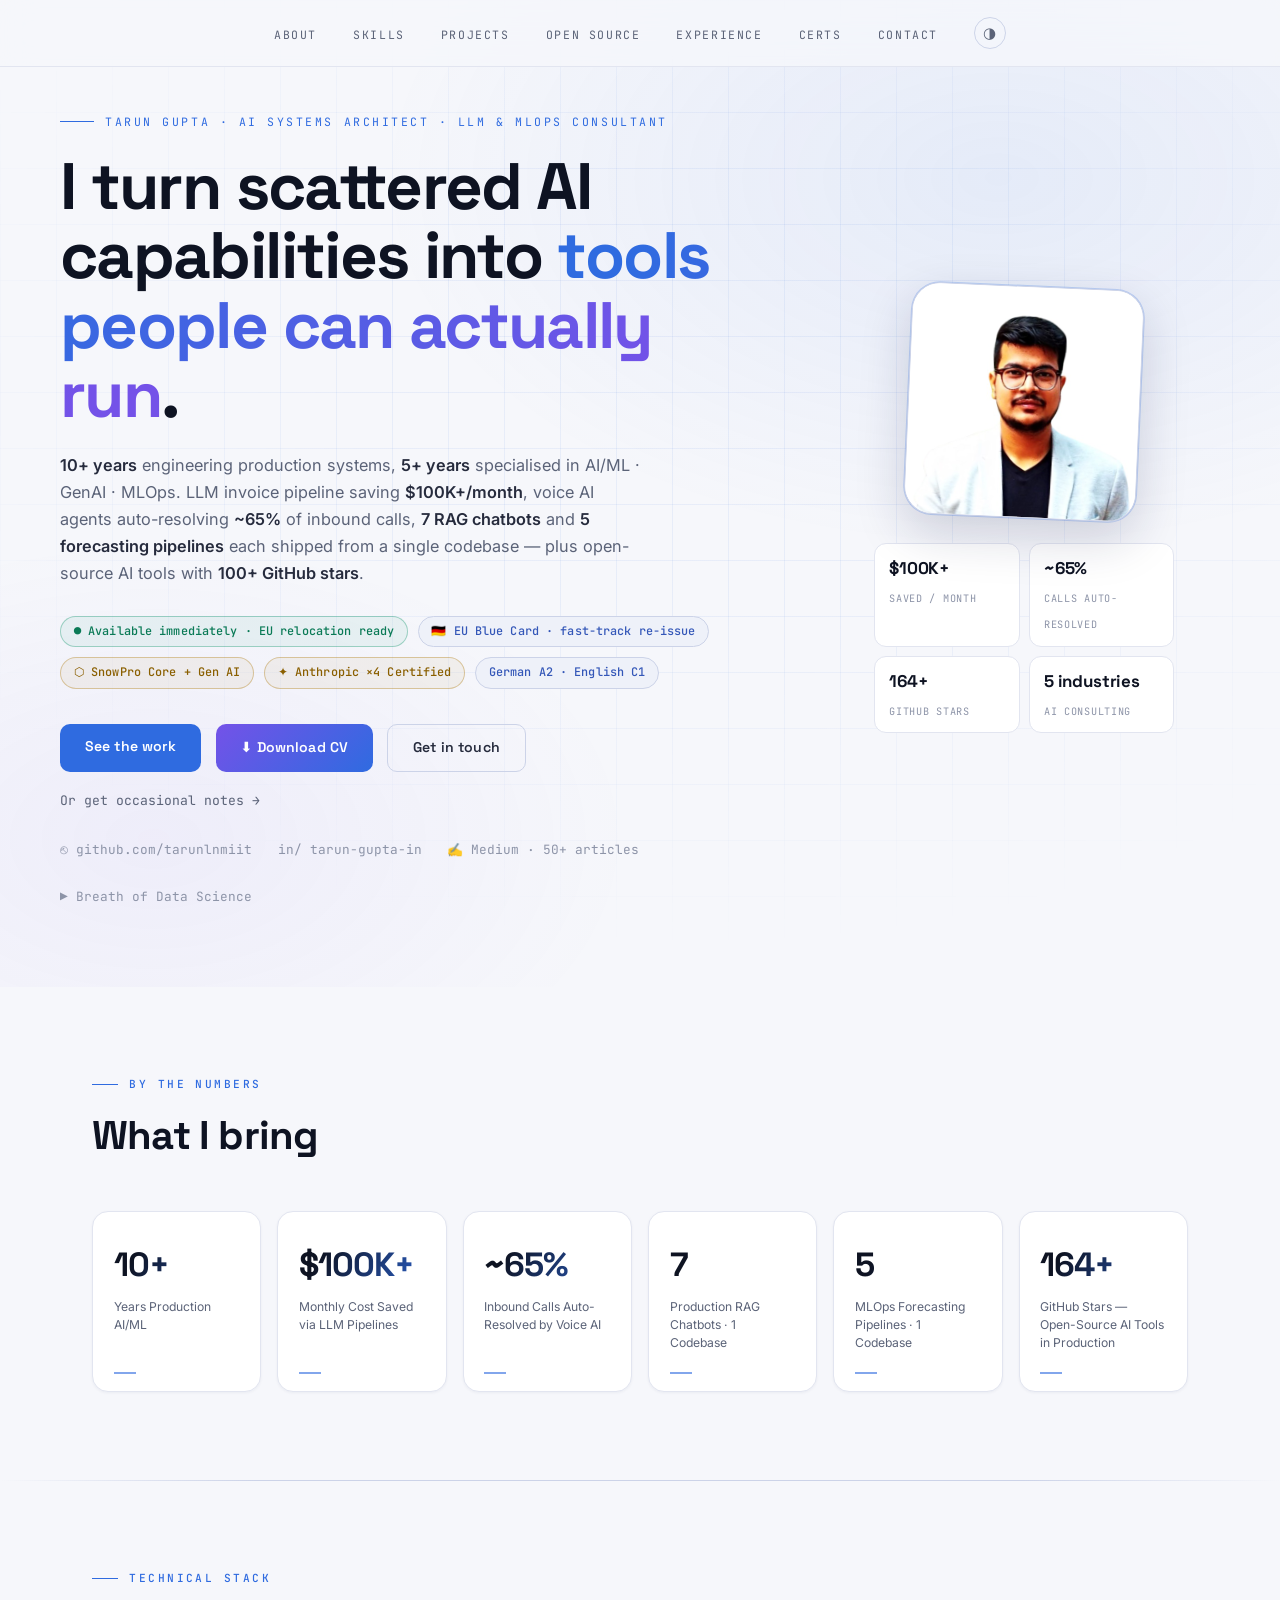
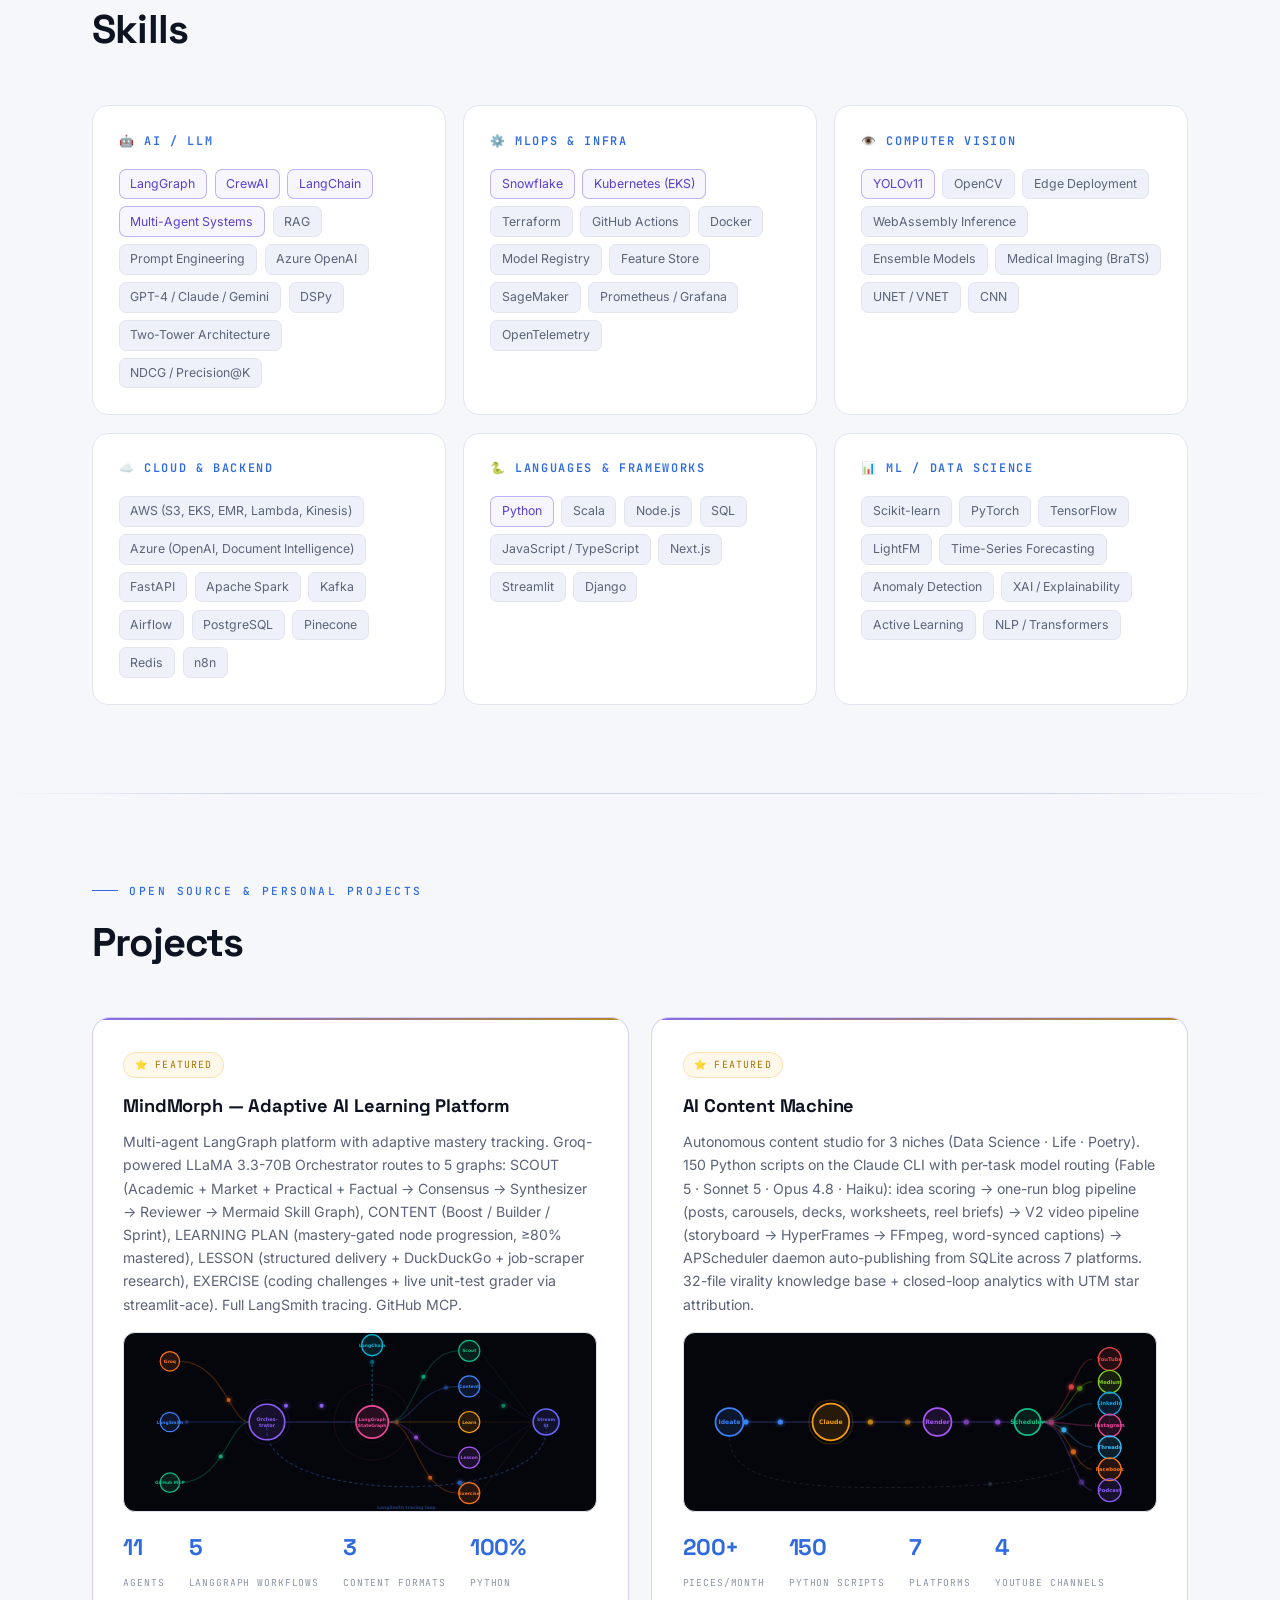
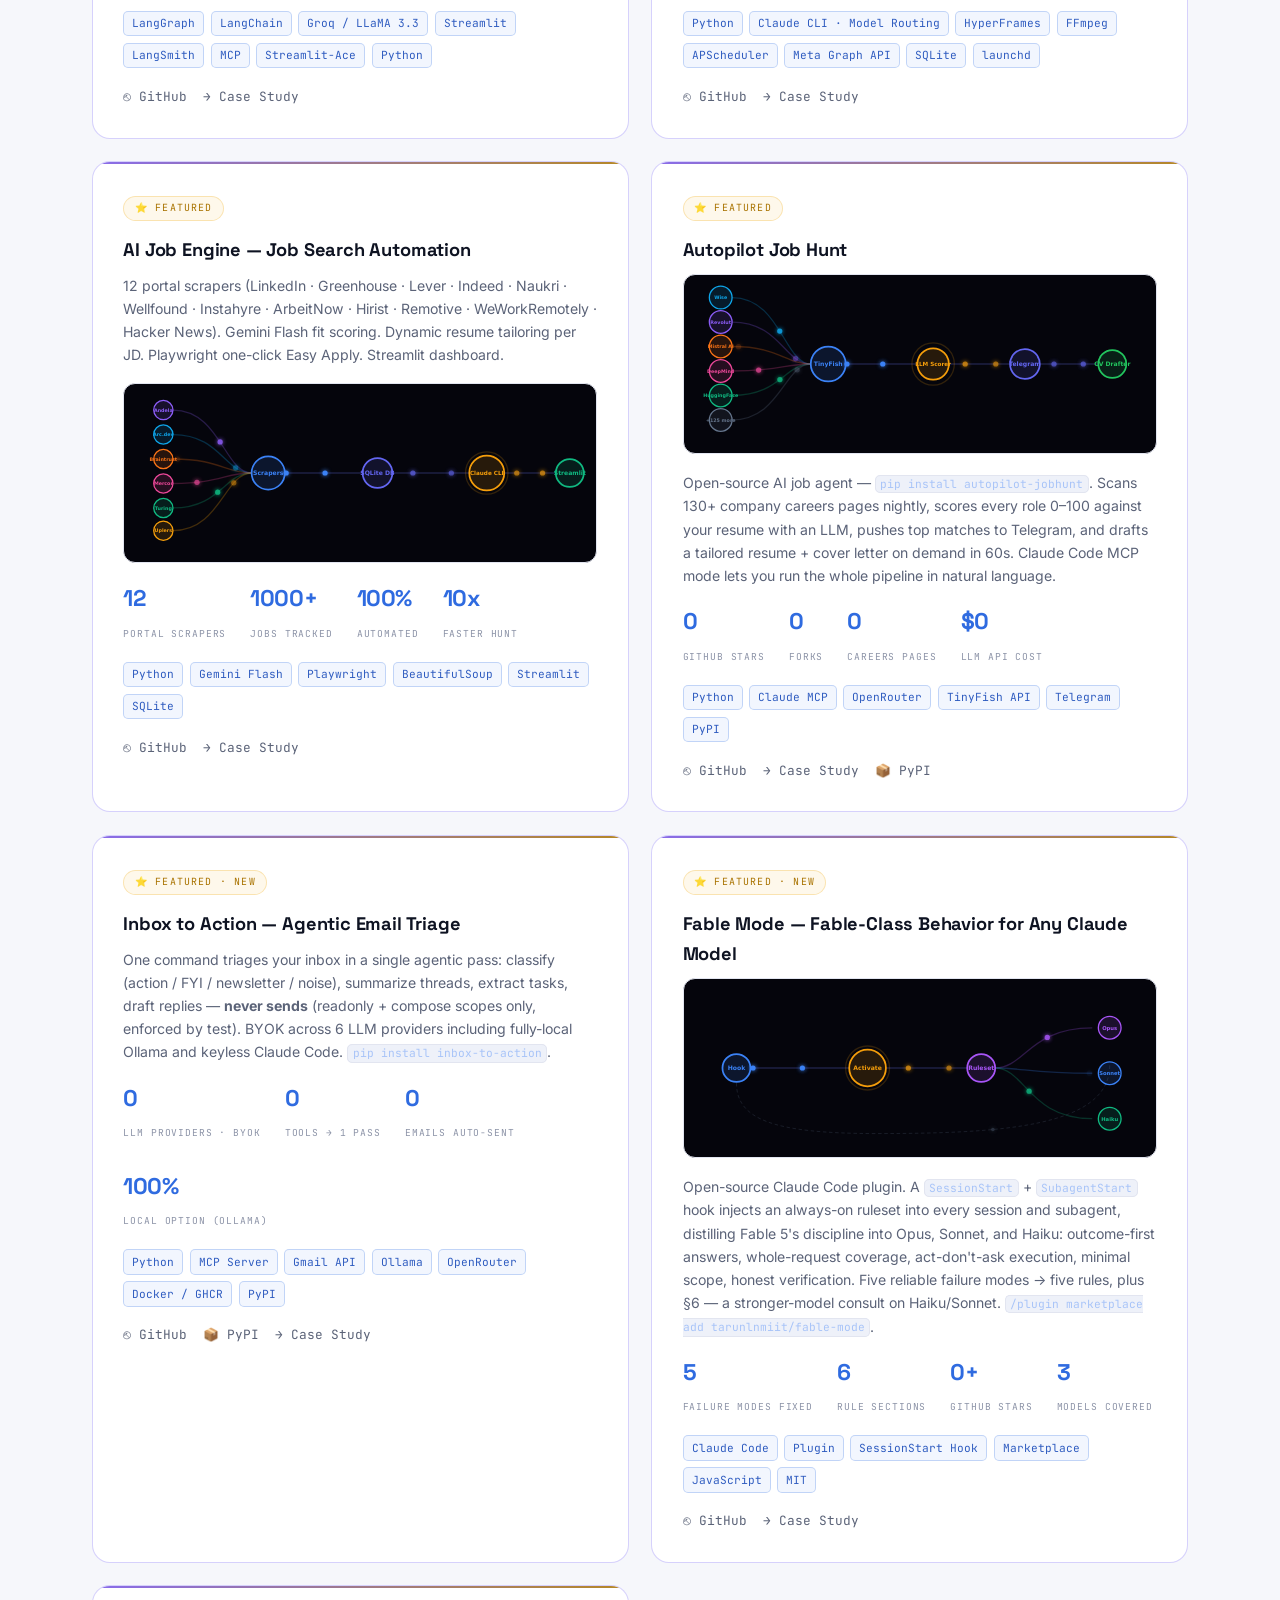
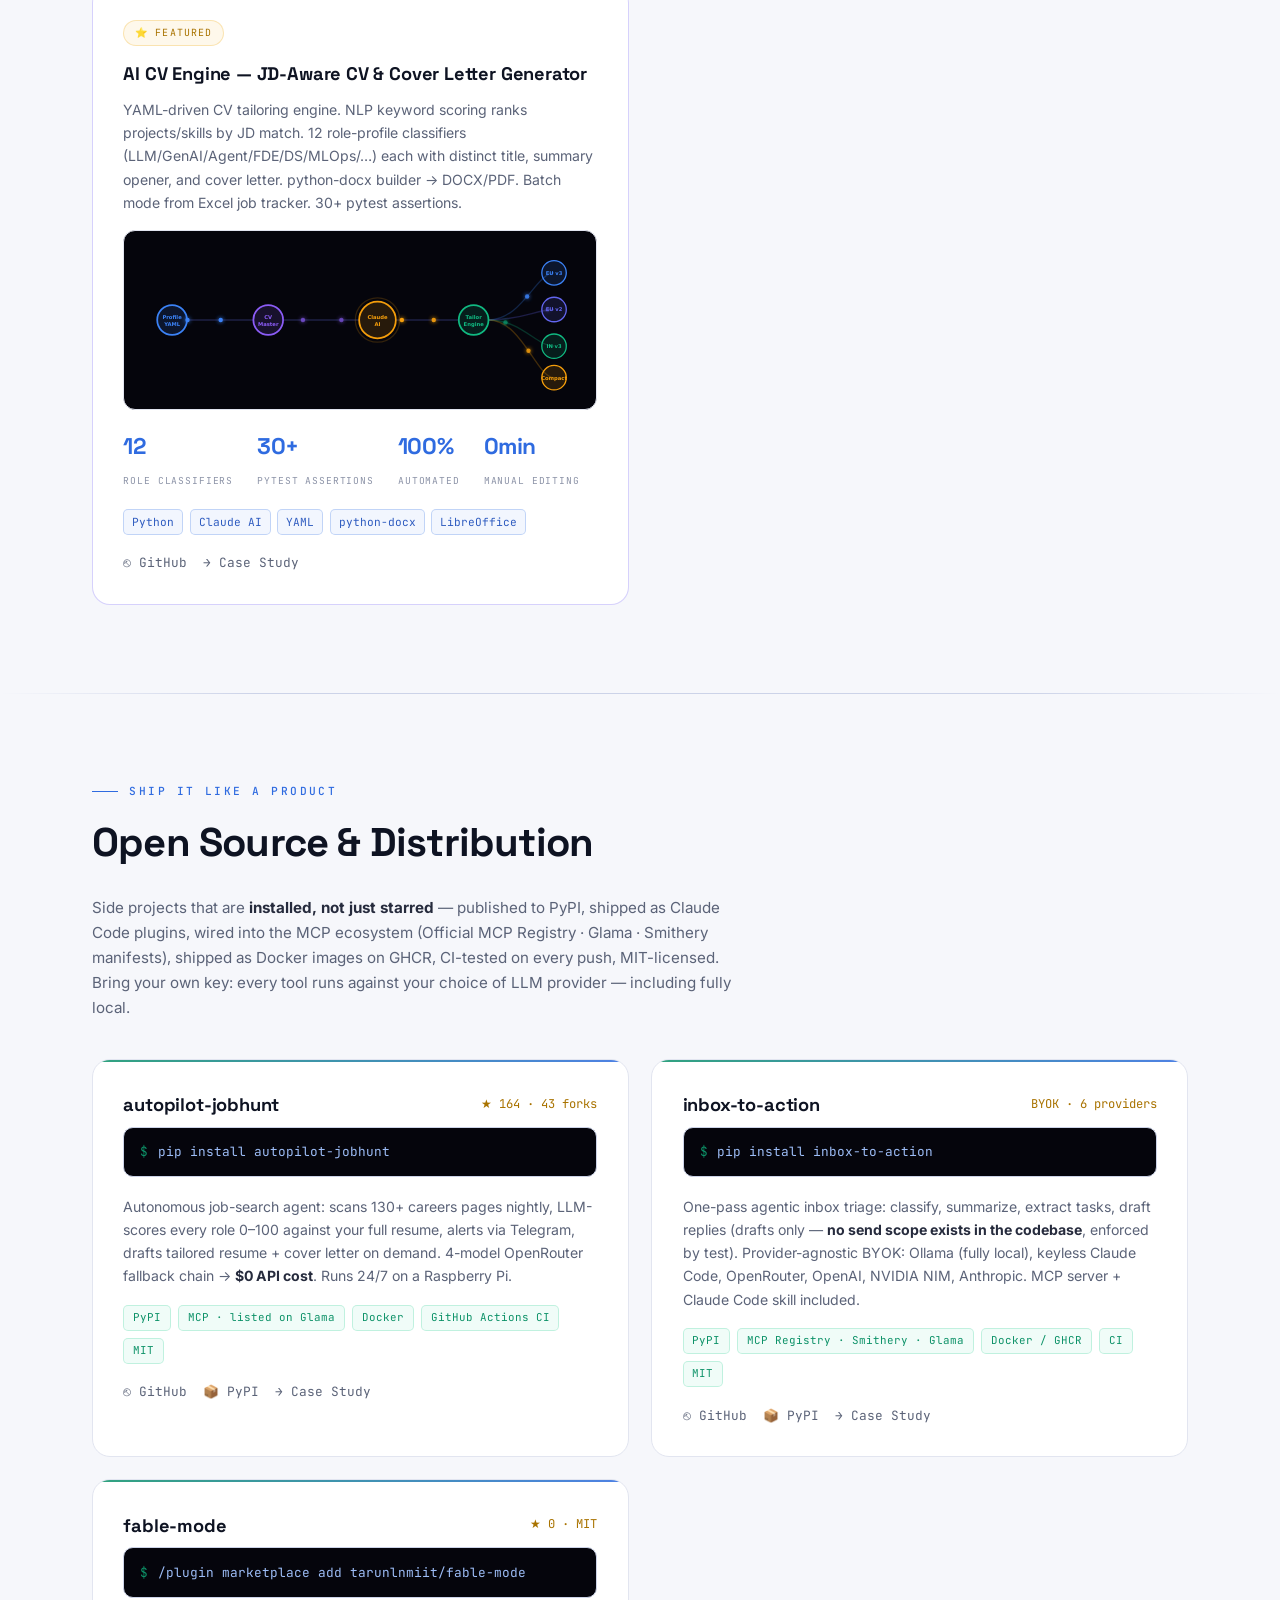
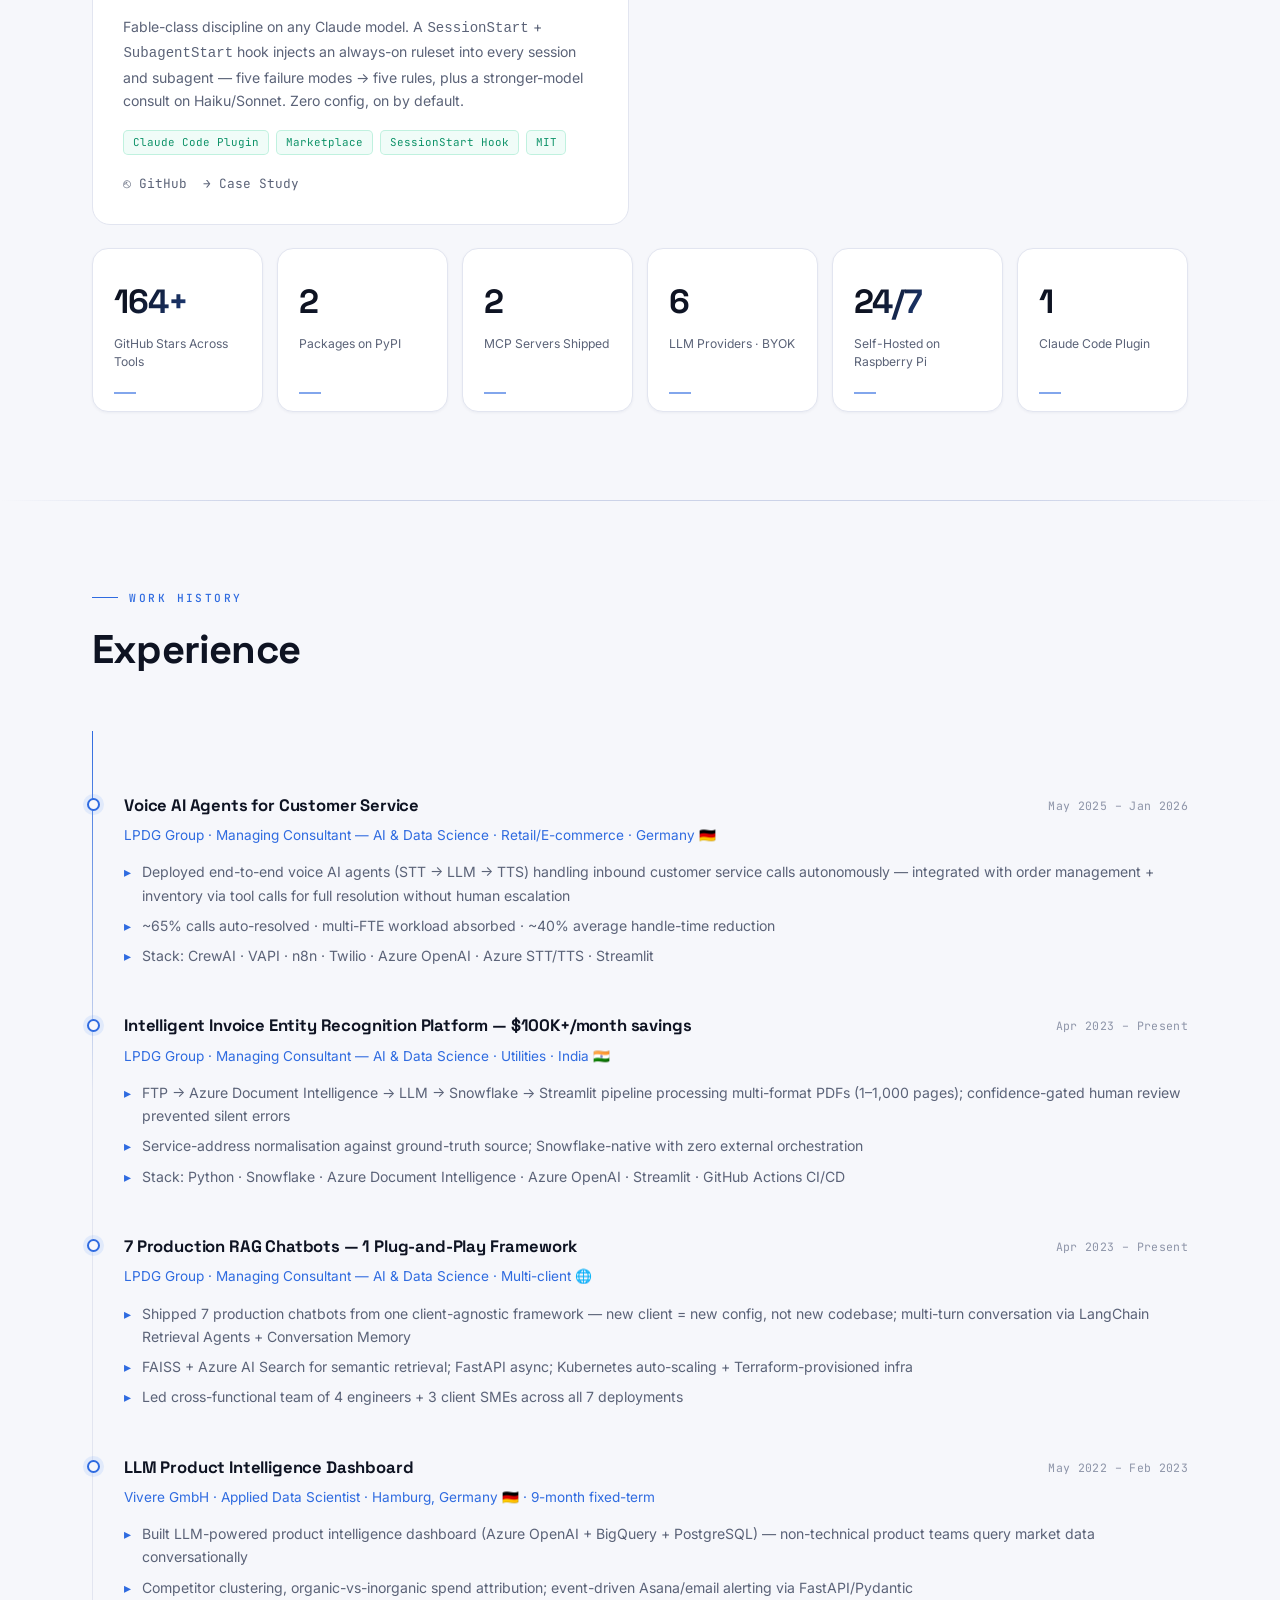
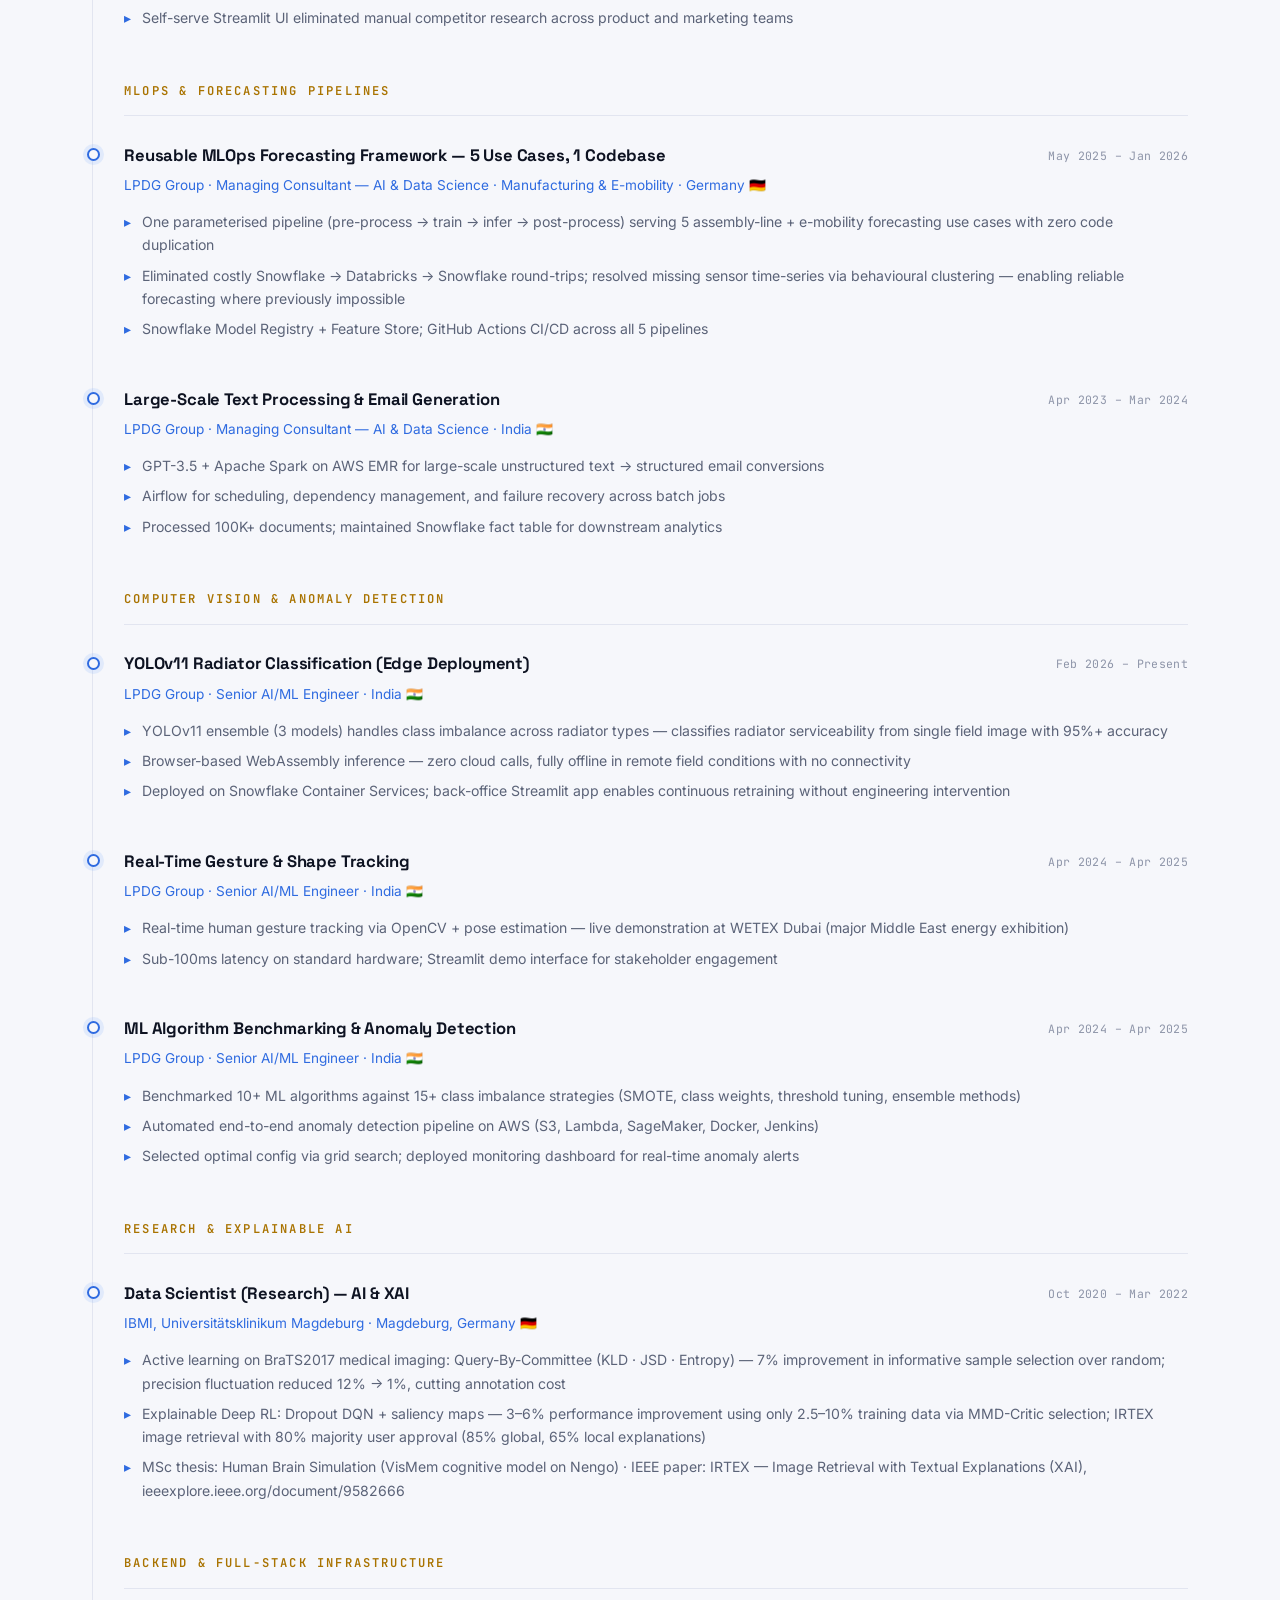
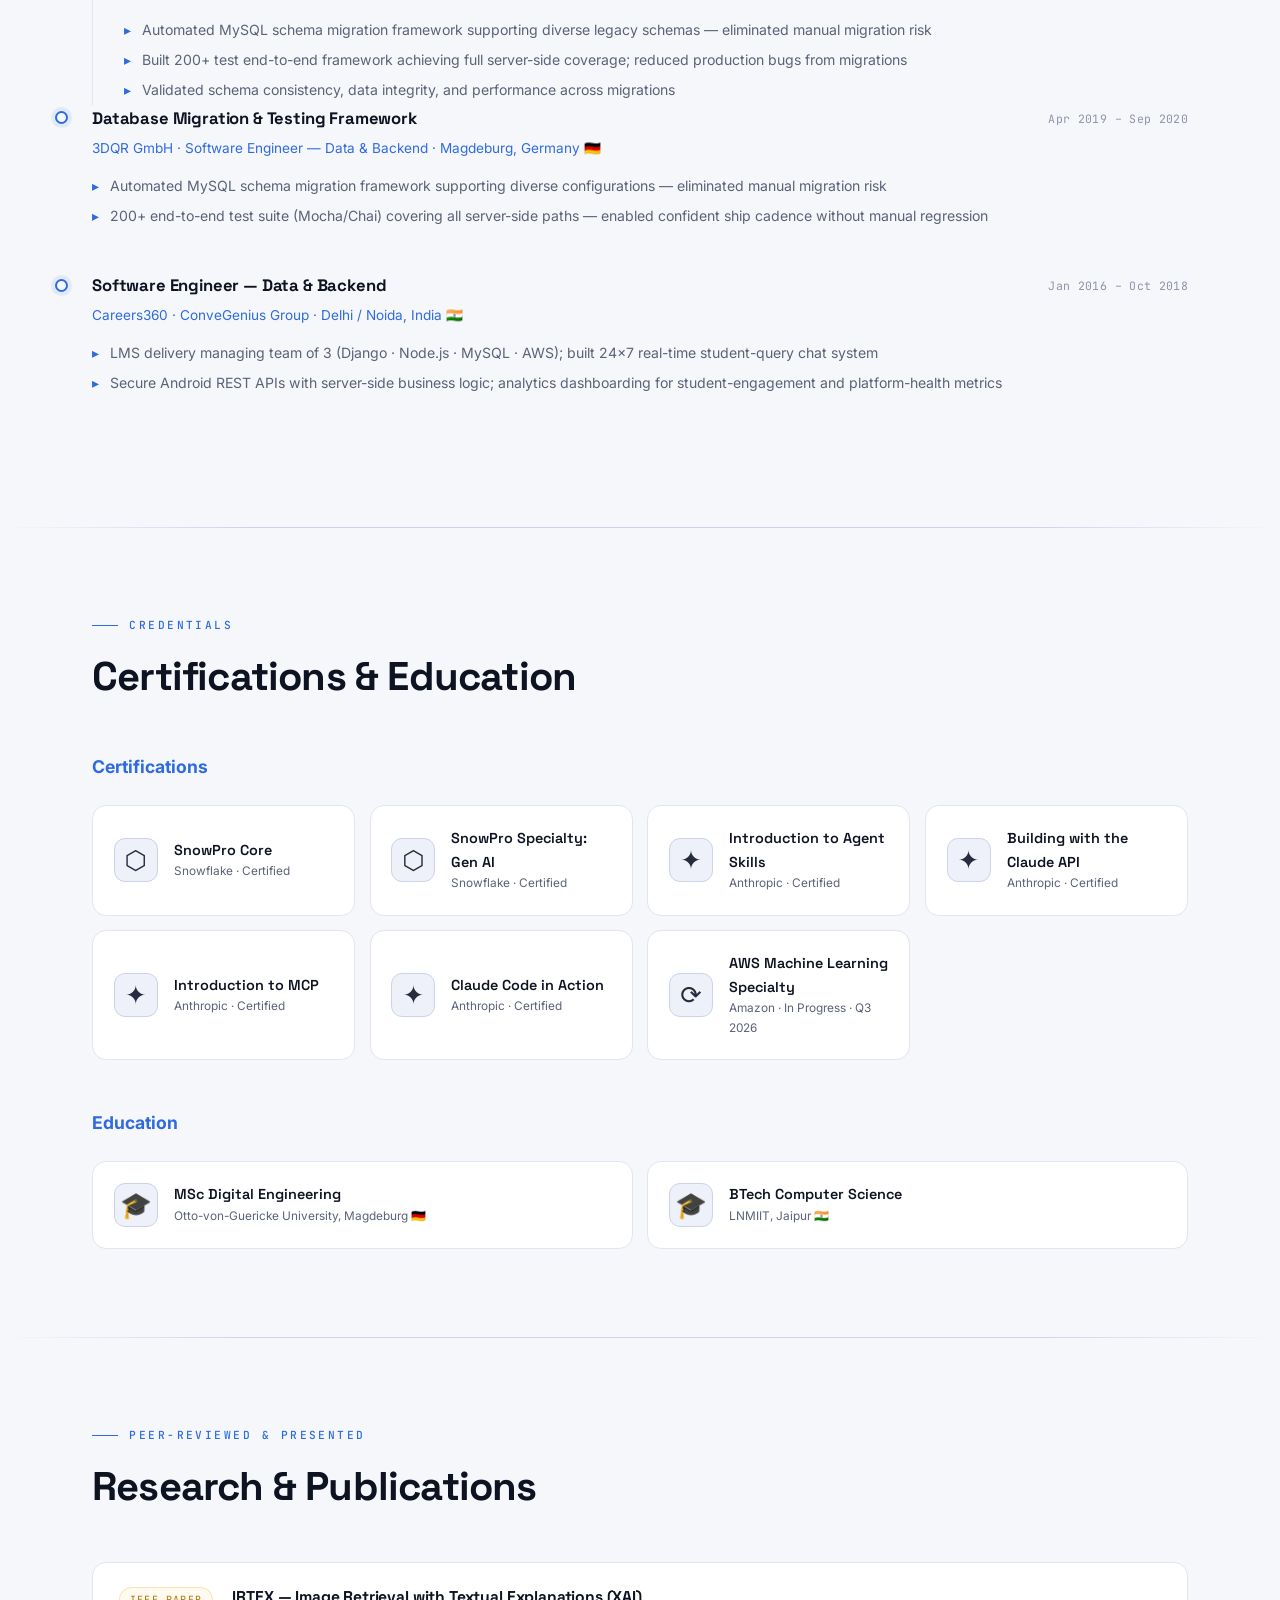
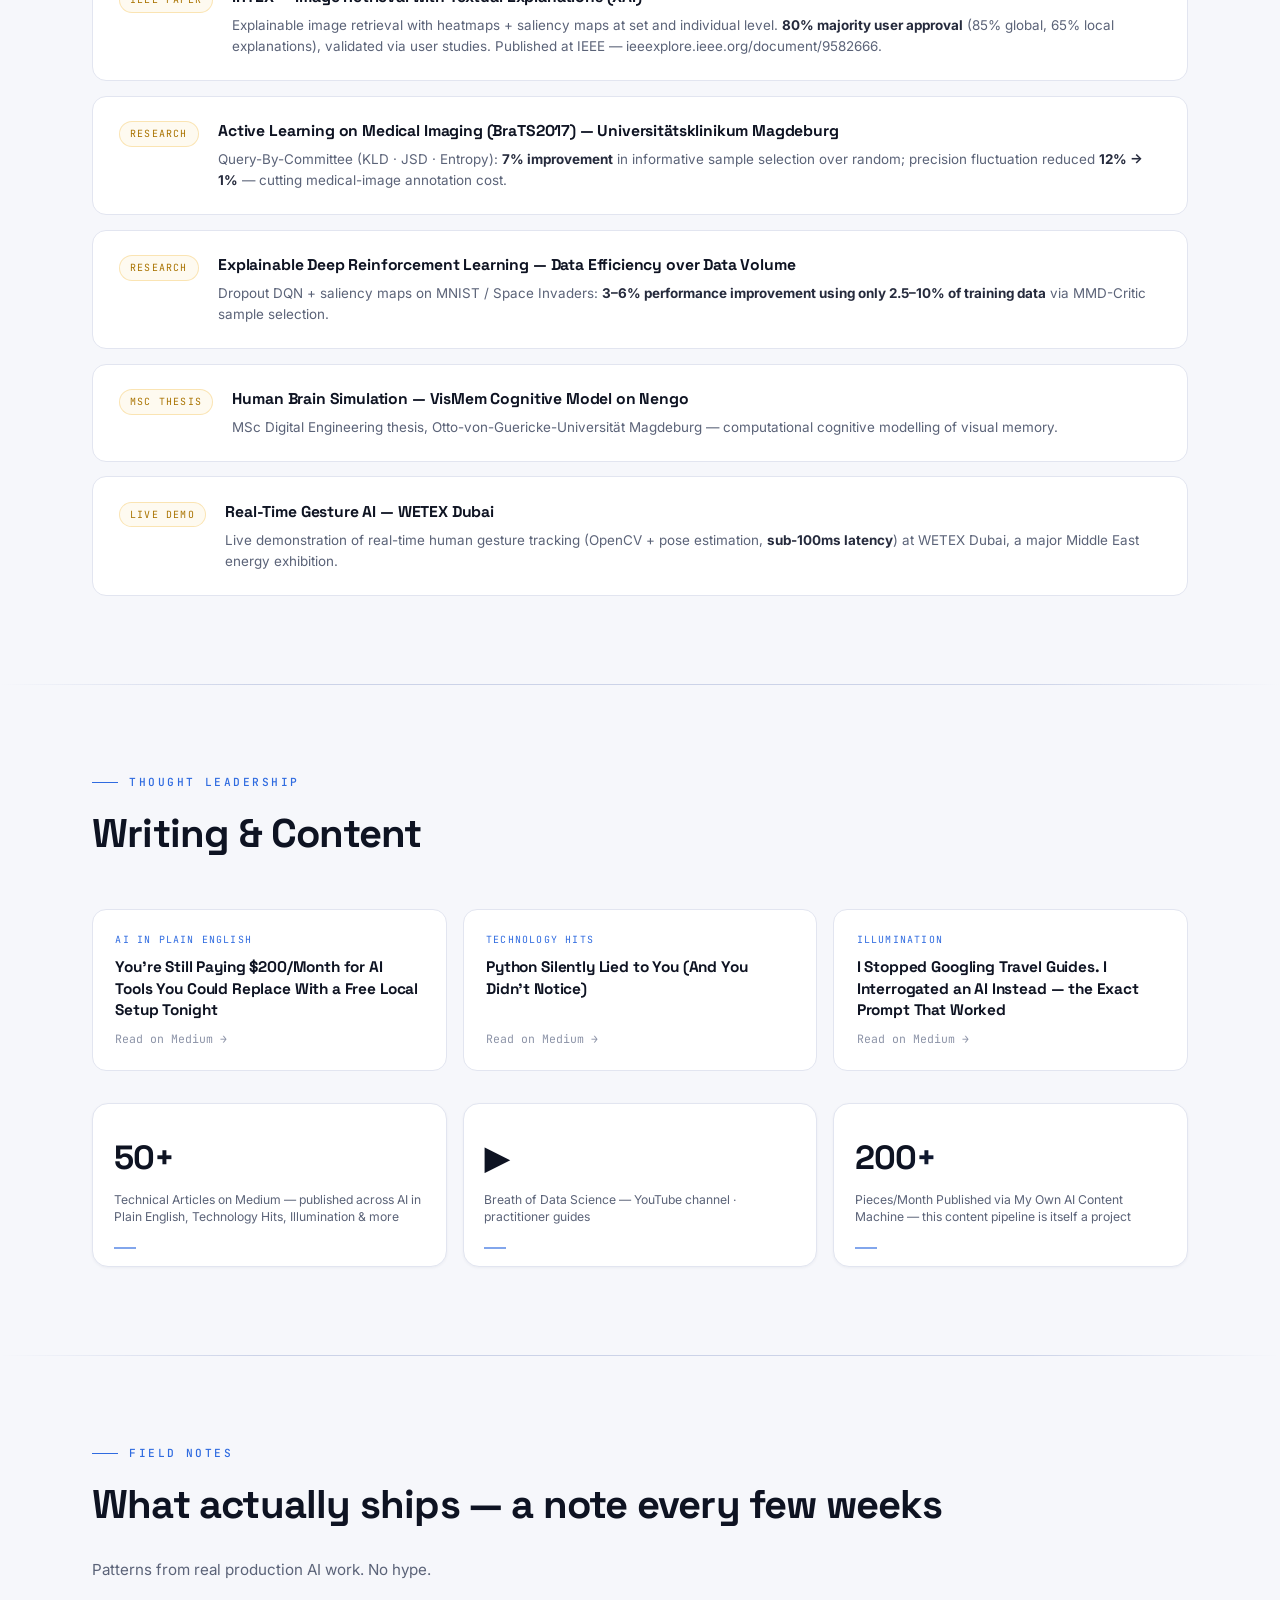
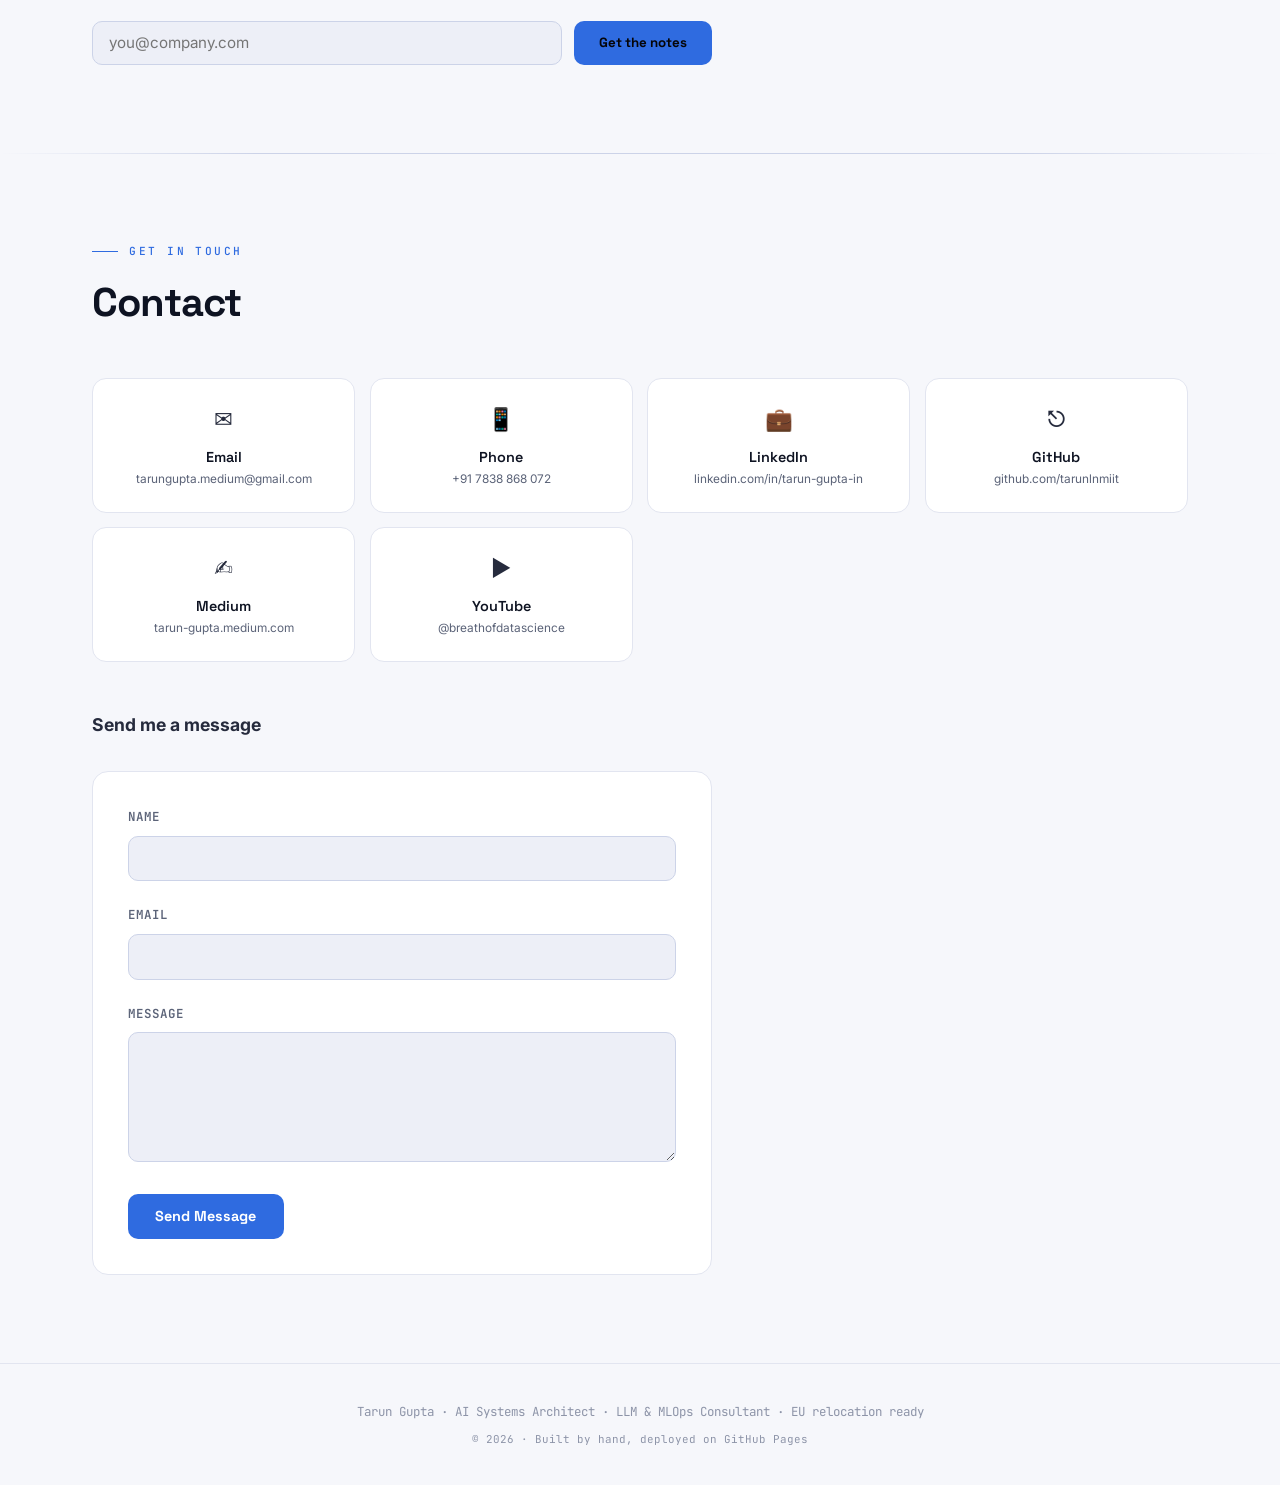
==== commit 5011b6f8: "Merge: Cloudflare Web Analytics beacon" ====
--- a/index.html
+++ b/index.html
@@ -469,6 +469,7 @@
       }
     })();
   </script>
+  <!-- Cloudflare Web Analytics --><script type='module' src='https://static.cloudflareinsights.com/beacon.min.js' data-cf-beacon='{"token": "8eec4359ec874a4fa0ec4fd82c967bed"}'></script><!-- End Cloudflare Web Analytics -->
 </head>
 <body>
 
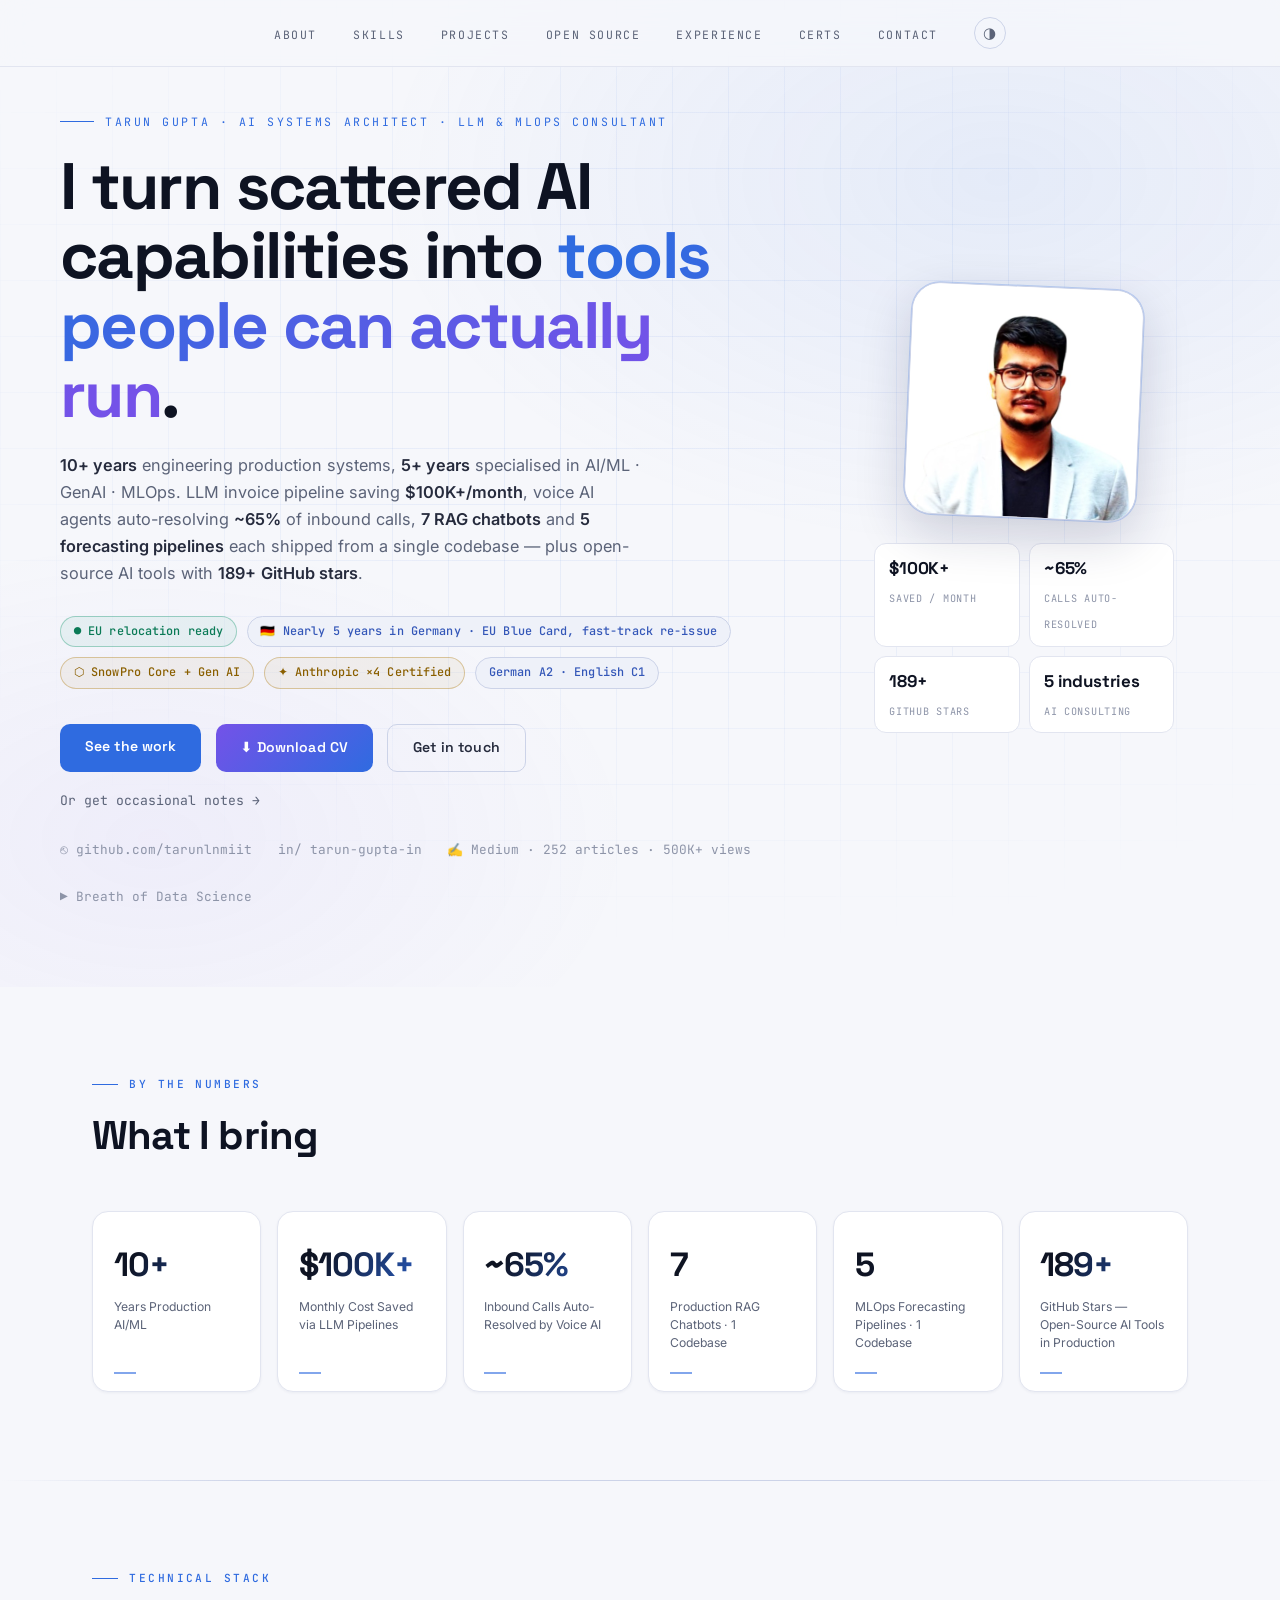
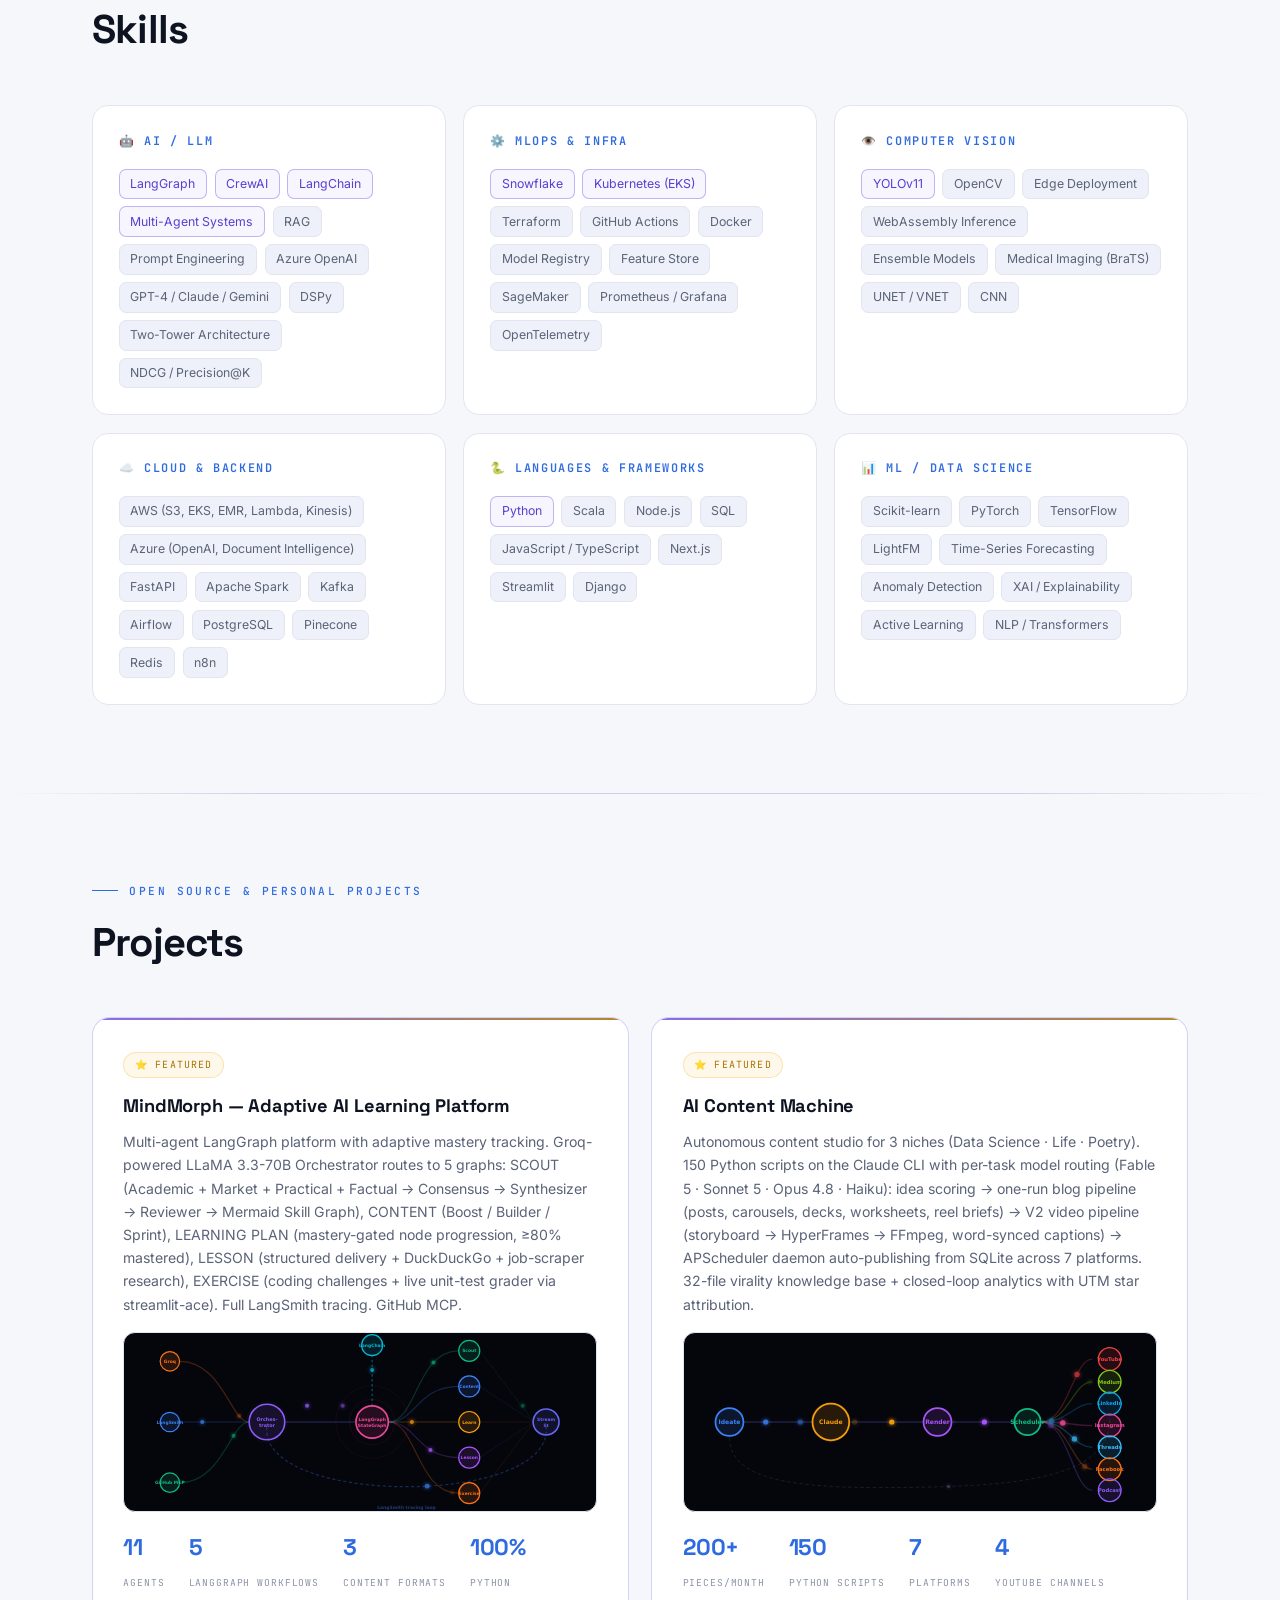
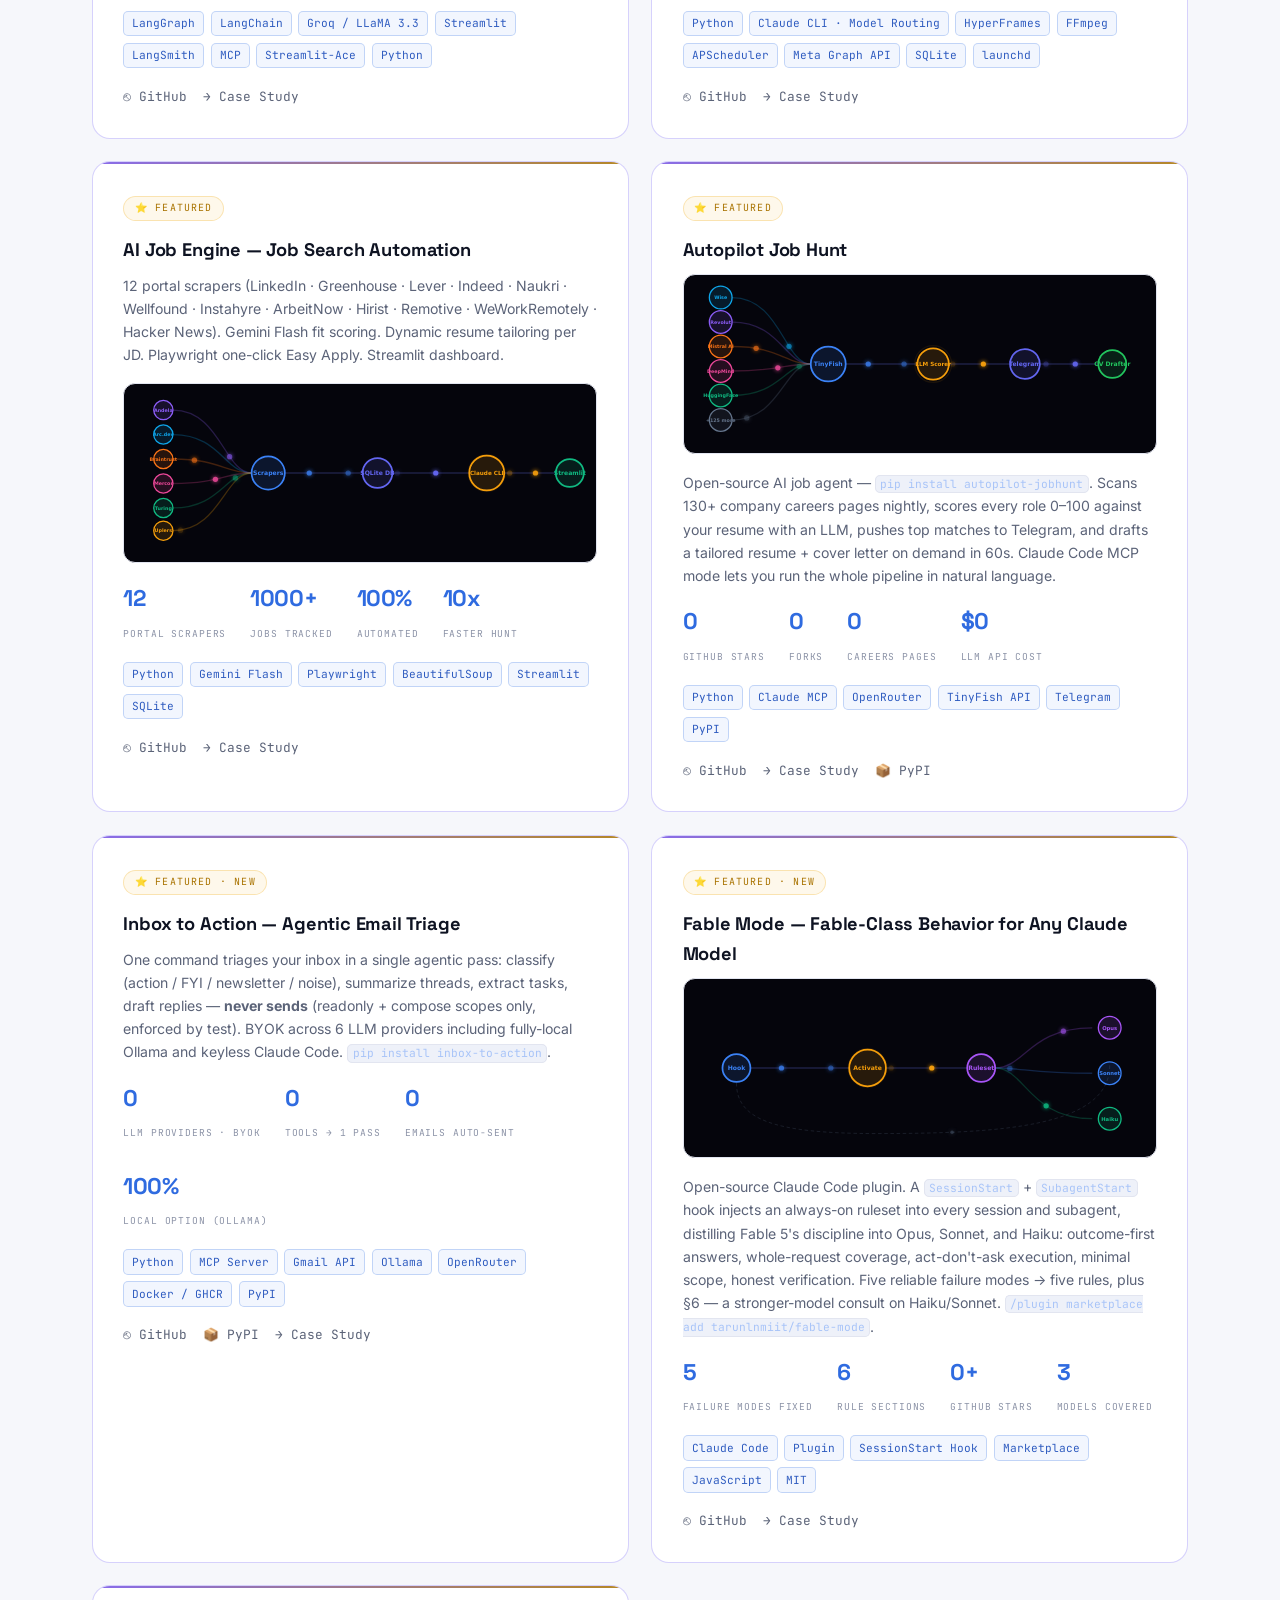
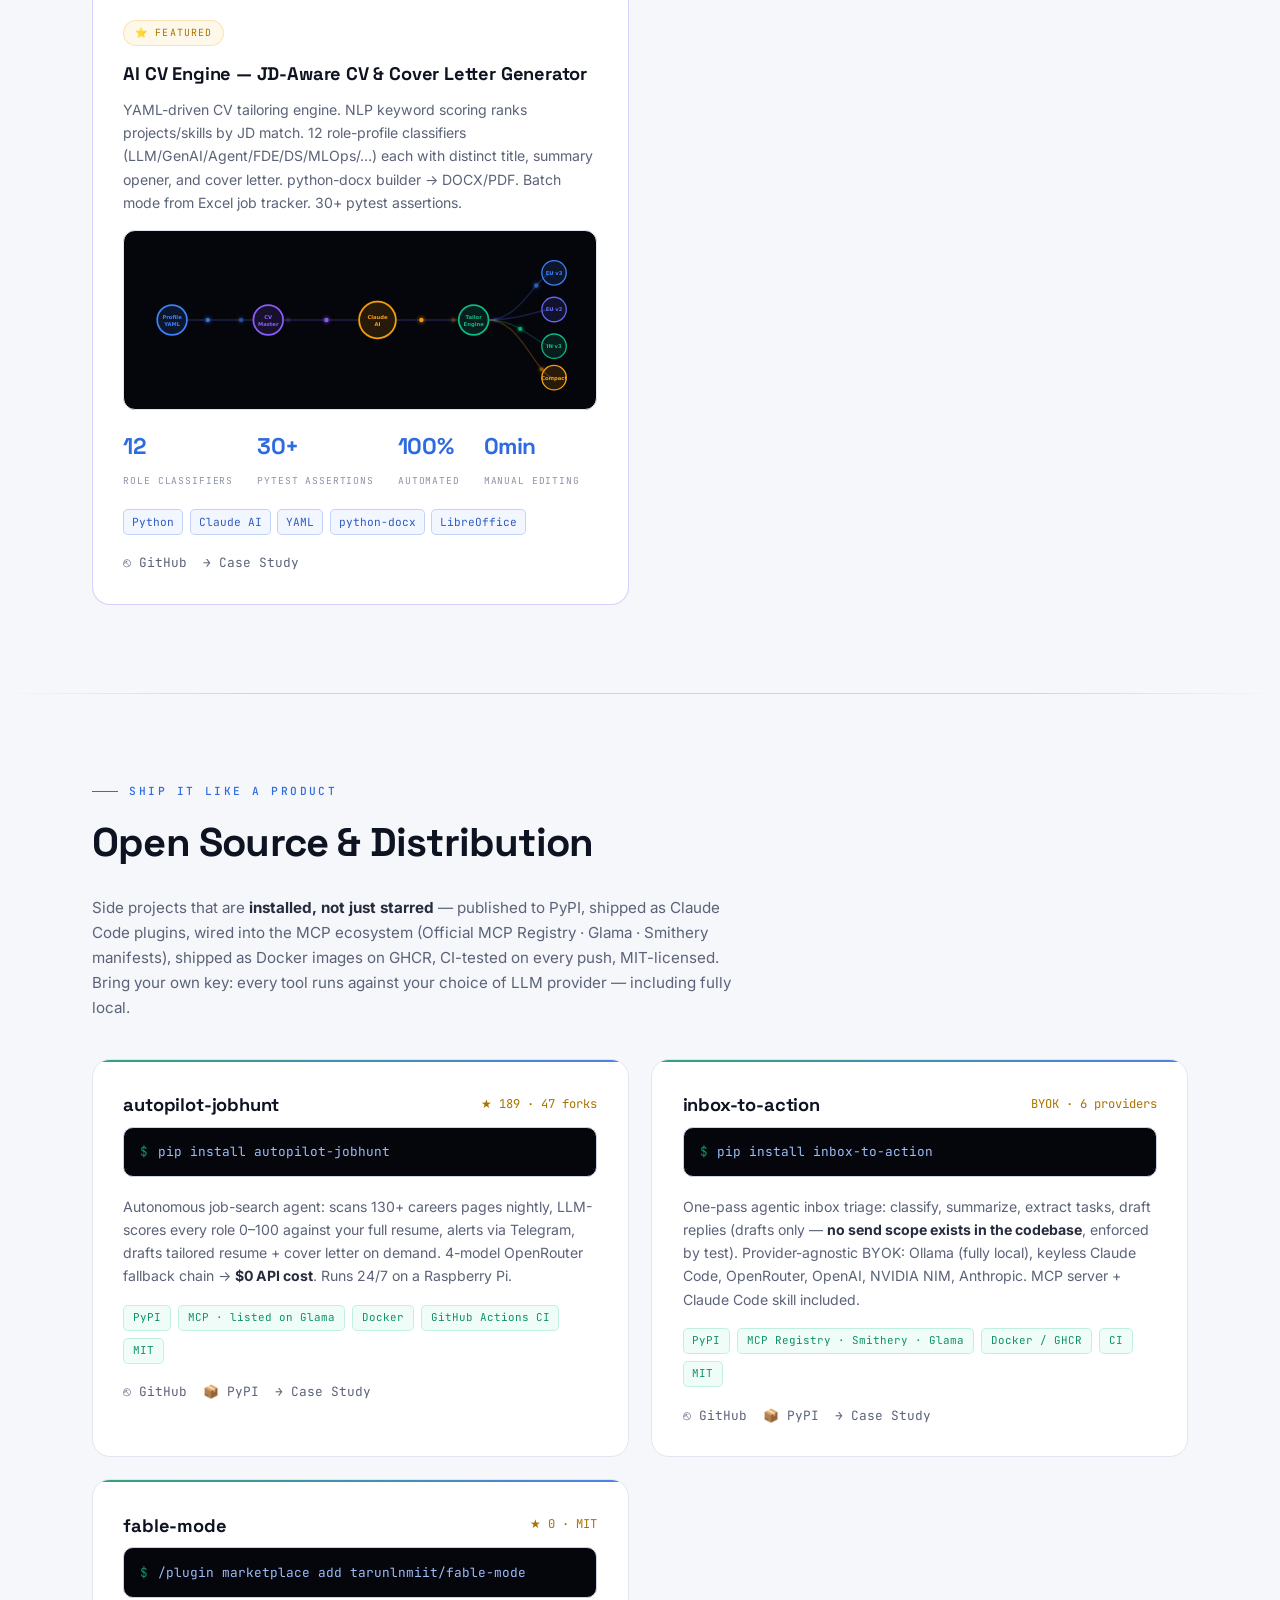
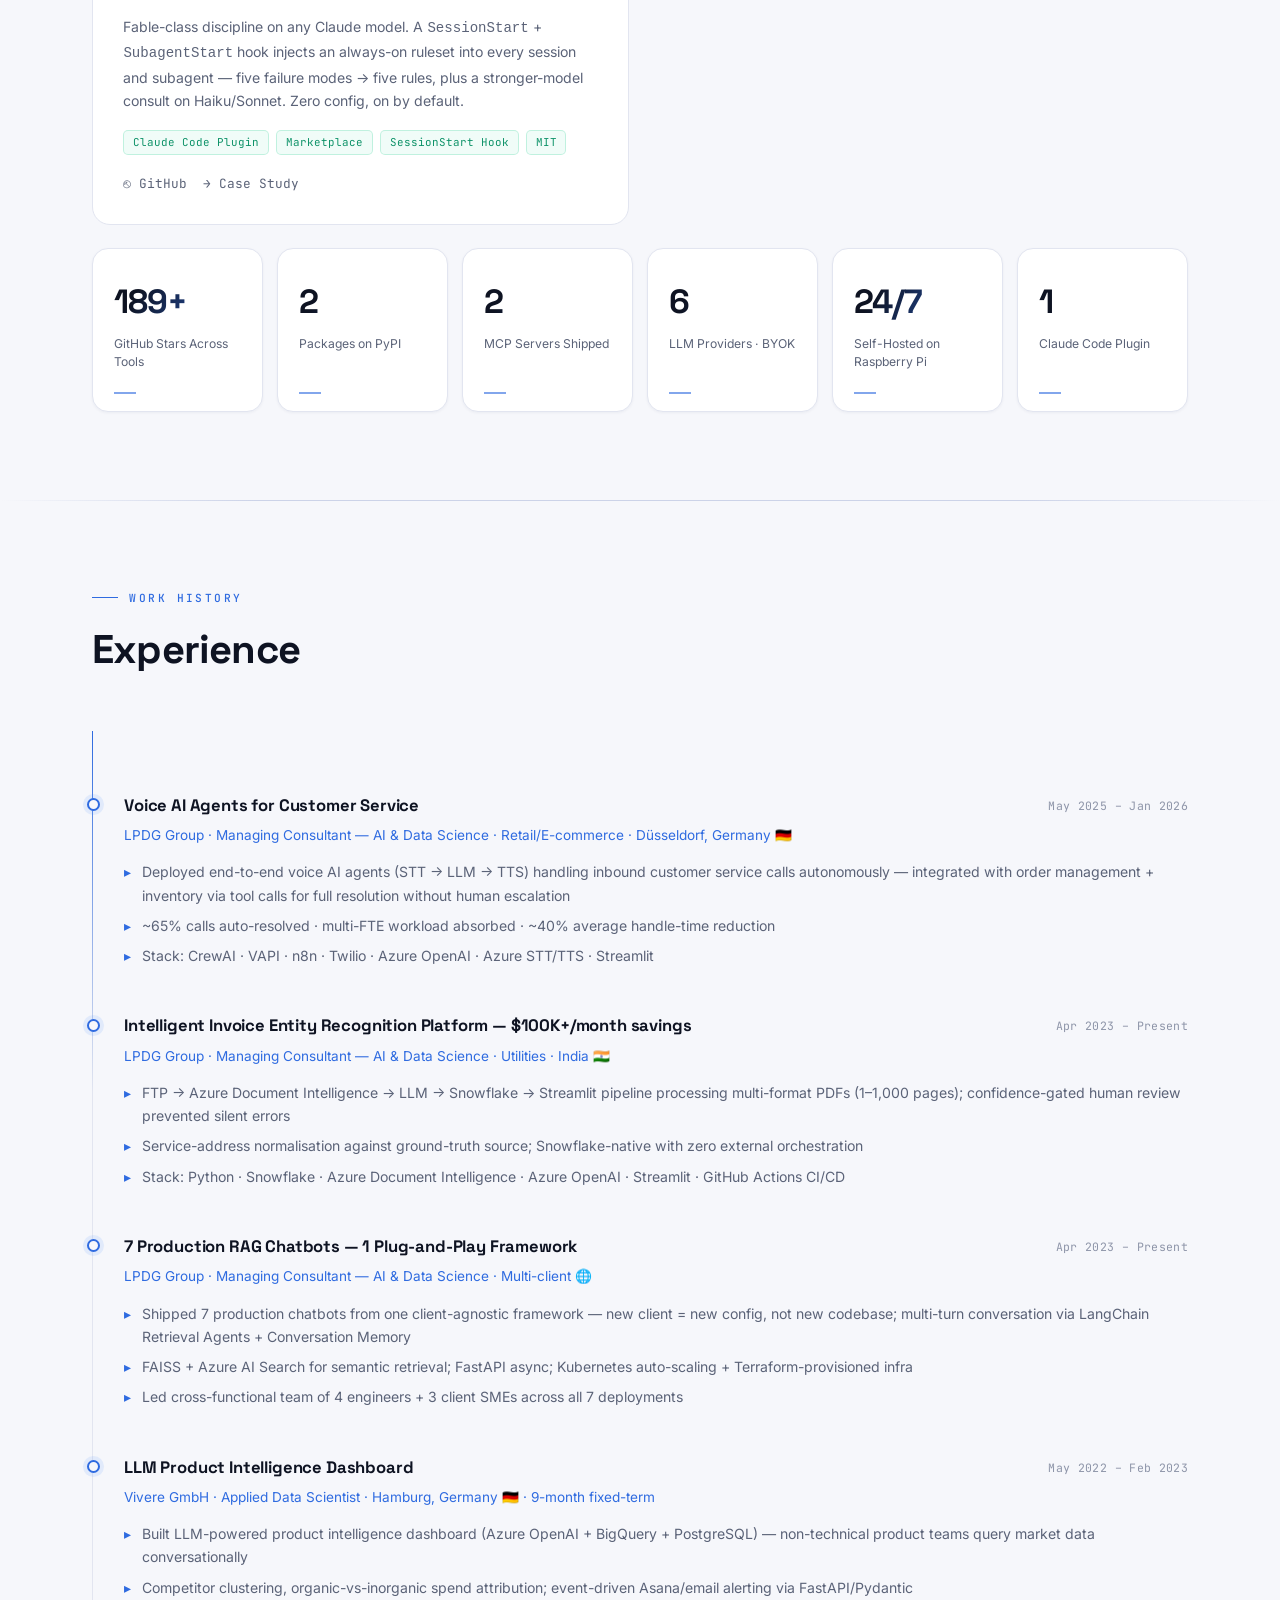
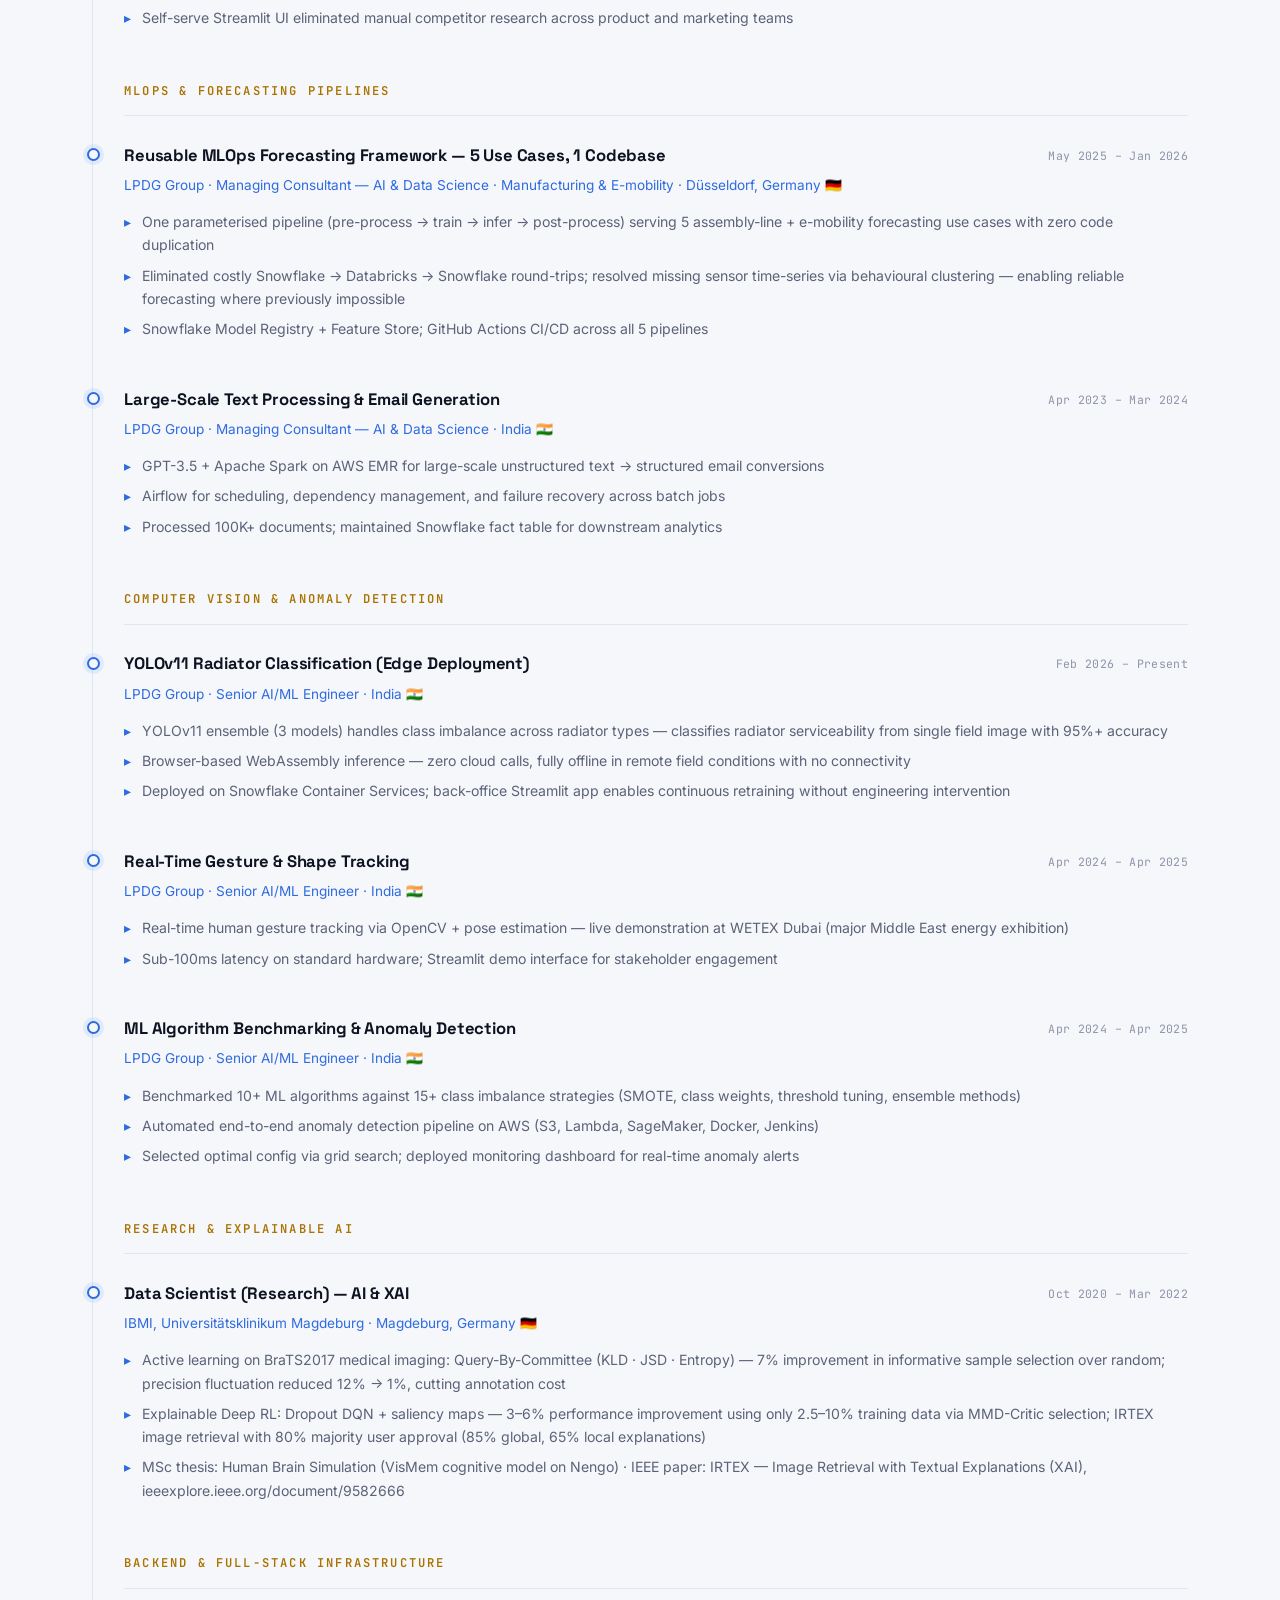
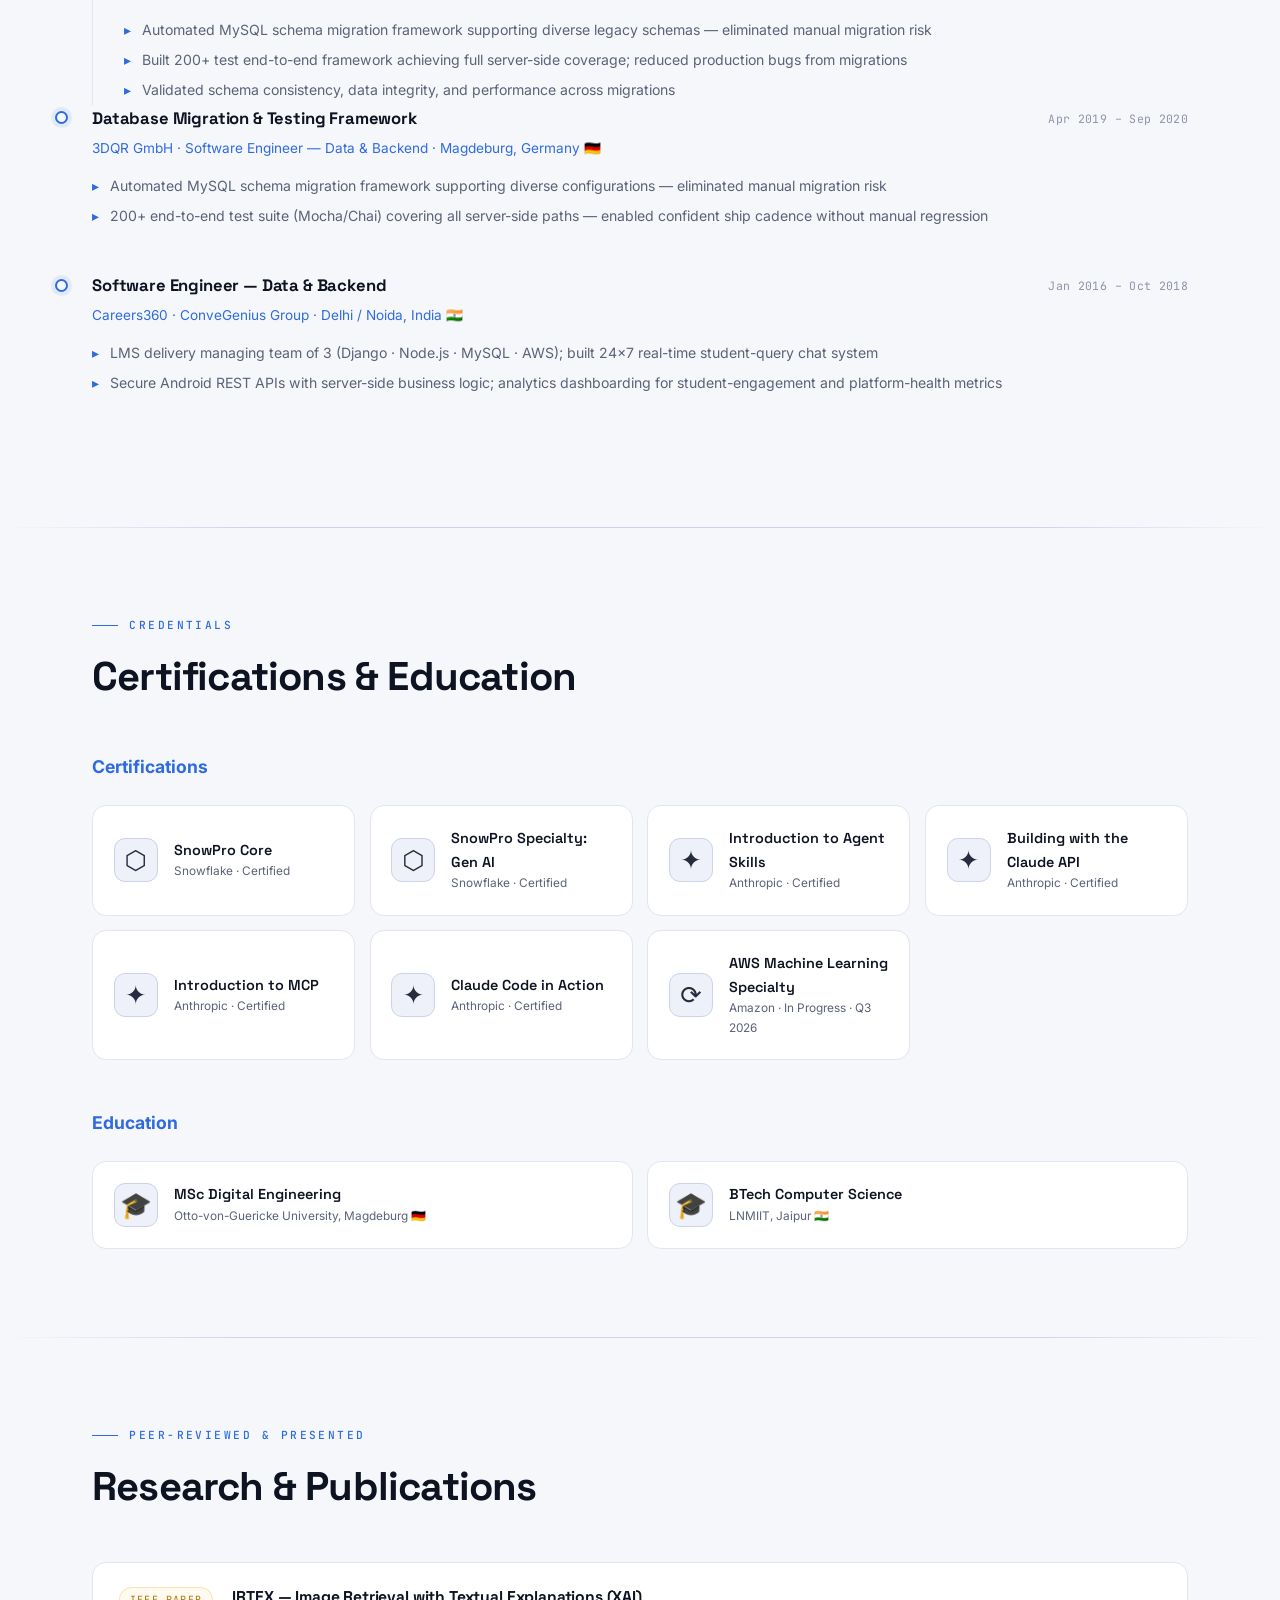
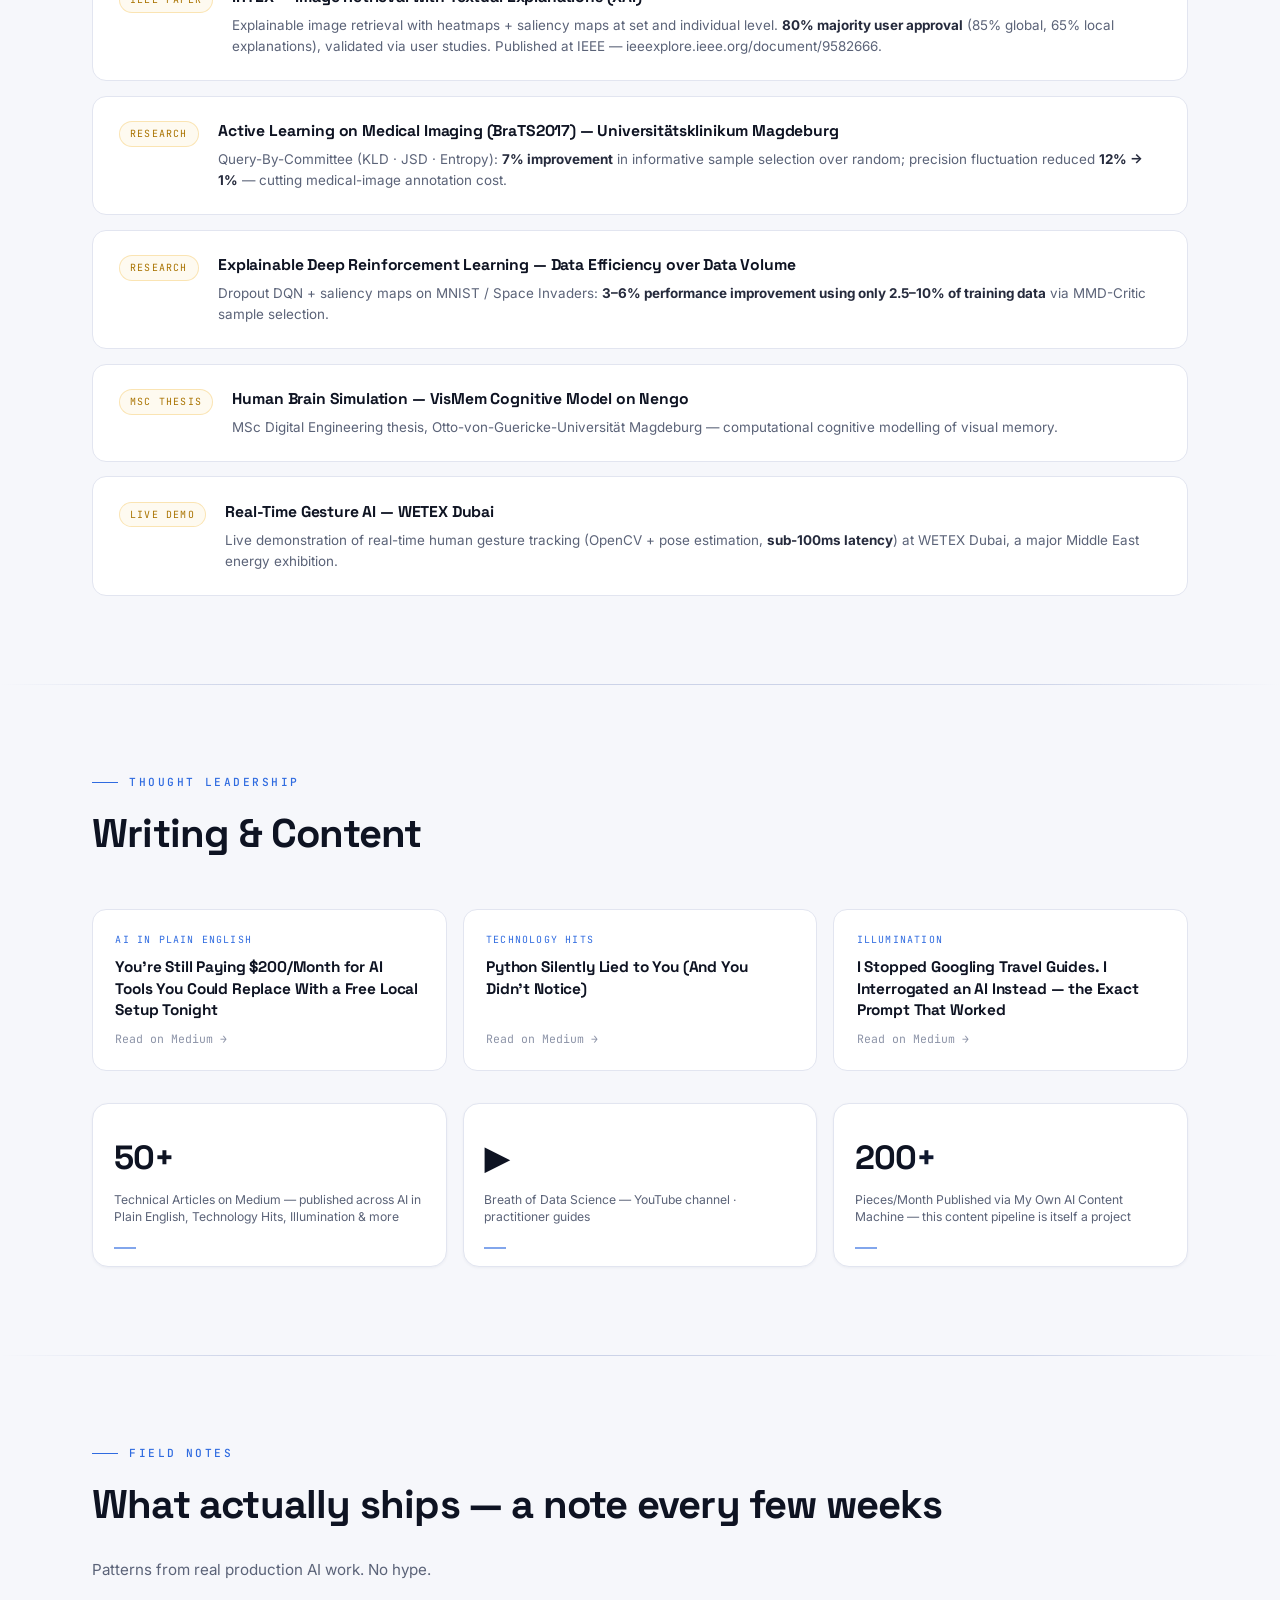
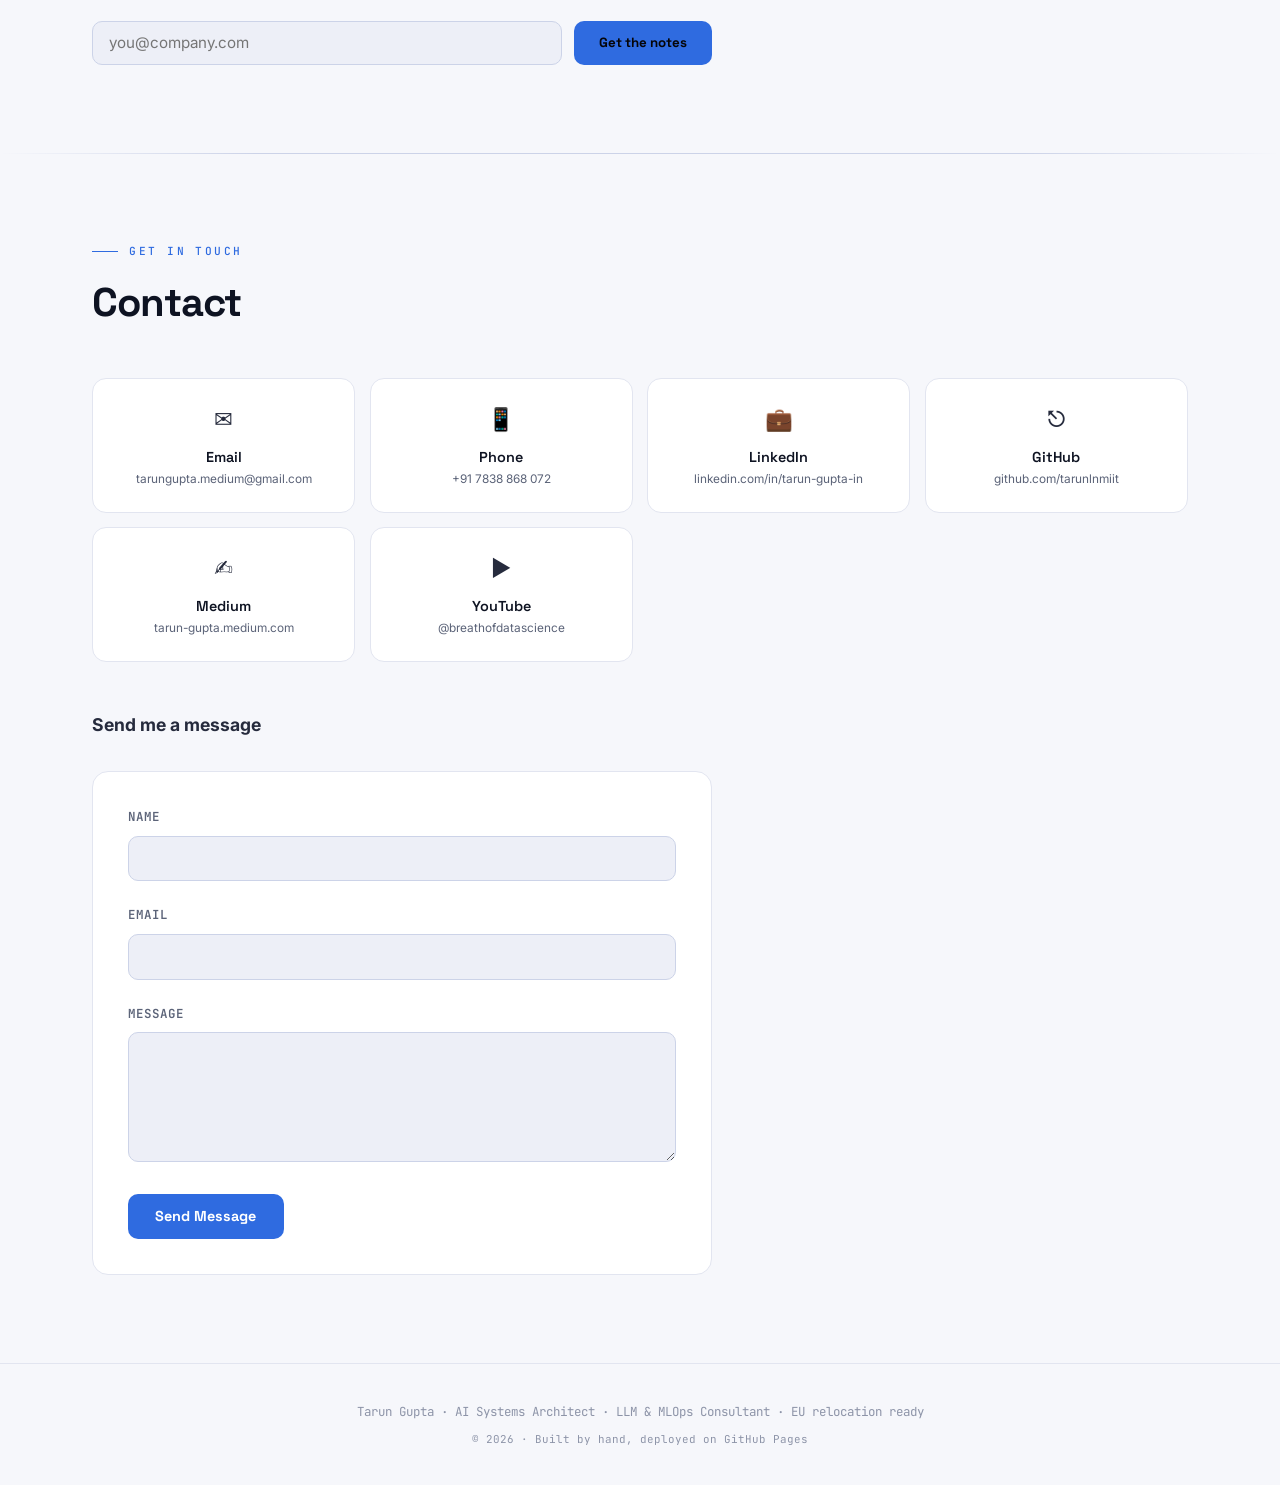
==== commit 716c8348: "feat(portfolio): ship CV v11, correct Germany positioning and star counts - CV v11: nearly 5 years i" ====
--- a/index.html
+++ b/index.html
@@ -491,24 +491,24 @@
     <div class="hero-copy">
       <div class="hero-eyebrow">Tarun Gupta · AI Systems Architect · LLM &amp; MLOps Consultant</div>
       <h1>I turn scattered AI capabilities into <em>tools people can actually run</em>.</h1>
-      <p class="tagline"><strong>10+ years</strong> engineering production systems, <strong>5+ years</strong> specialised in AI/ML · GenAI · MLOps. LLM invoice pipeline saving <strong>$100K+/month</strong>, voice AI agents auto-resolving <strong>~65%</strong> of inbound calls, <strong>7 RAG chatbots</strong> and <strong>5 forecasting pipelines</strong> each shipped from a single codebase — plus open-source AI tools with <strong>100+ GitHub stars</strong>.</p>
+      <p class="tagline"><strong>10+ years</strong> engineering production systems, <strong>5+ years</strong> specialised in AI/ML · GenAI · MLOps. LLM invoice pipeline saving <strong>$100K+/month</strong>, voice AI agents auto-resolving <strong>~65%</strong> of inbound calls, <strong>7 RAG chatbots</strong> and <strong>5 forecasting pipelines</strong> each shipped from a single codebase — plus open-source AI tools with <strong class="gh-stars">189+</strong> <strong>GitHub stars</strong>.</p>
       <div class="badges">
-        <span class="badge live">● Available immediately · EU relocation ready</span>
-        <span class="badge">🇩🇪 EU Blue Card · fast-track re-issue</span>
+        <span class="badge live">● EU relocation ready</span>
+        <span class="badge">🇩🇪 Nearly 5 years in Germany · EU Blue Card, fast-track re-issue</span>
         <span class="badge gold">⬡ SnowPro Core + Gen AI</span>
         <span class="badge gold">✦ Anthropic ×4 Certified</span>
         <span class="badge">German A2 · English C1</span>
       </div>
       <div class="cta-row">
         <a href="#projects" class="btn btn-primary">See the work</a>
-        <a href="CV_Tarun_Gupta_EU_v9.pdf" download="CV_Tarun_Gupta_EU_v9.pdf" class="btn btn-dl">⬇ Download CV</a>
+        <a href="CV_Tarun_Gupta_EU_v11.pdf" download="CV_Tarun_Gupta_EU_v11.pdf" class="btn btn-dl">⬇ Download CV</a>
         <a href="#contact" class="btn btn-outline">Get in touch</a>
       </div>
       <a href="#notes" class="hero-notes-link">Or get occasional notes →</a>
       <div class="links-row">
         <a href="https://github.com/tarunlnmiit" target="_blank" rel="noopener">⎋ github.com/tarunlnmiit</a>
         <a href="https://www.linkedin.com/in/tarun-gupta-in/" target="_blank" rel="noopener">in/ tarun-gupta-in</a>
-        <a href="https://tarun-gupta.medium.com" target="_blank" rel="noopener">✍ Medium · 50+ articles</a>
+        <a href="https://tarun-gupta.medium.com" target="_blank" rel="noopener">✍ Medium · 252 articles · 500K+ views</a>
         <a href="https://www.youtube.com/@breathofdatascience" target="_blank" rel="noopener">▶ Breath of Data Science</a>
       </div>
     </div>
@@ -519,7 +519,7 @@
       <div class="hero-proof">
         <div class="proof-chip"><b>$100K+</b><span>saved / month</span></div>
         <div class="proof-chip"><b>~65%</b><span>calls auto-resolved</span></div>
-        <div class="proof-chip"><b class="gh-stars">164+</b><span>GitHub stars</span></div>
+        <div class="proof-chip"><b class="gh-stars">189+</b><span>GitHub stars</span></div>
         <div class="proof-chip"><b>5 industries</b><span>AI consulting</span></div>
       </div>
     </div>
@@ -535,7 +535,7 @@
     <div class="stat-card"><div class="stat-num">~65%</div><div class="stat-label">Inbound Calls Auto-Resolved by Voice AI</div></div>
     <div class="stat-card"><div class="stat-num">7</div><div class="stat-label">Production RAG Chatbots · 1 Codebase</div></div>
     <div class="stat-card"><div class="stat-num">5</div><div class="stat-label">MLOps Forecasting Pipelines · 1 Codebase</div></div>
-    <div class="stat-card"><div class="stat-num gh-stars">164+</div><div class="stat-label">GitHub Stars — Open-Source AI Tools in Production</div></div>
+    <div class="stat-card"><div class="stat-num gh-stars">189+</div><div class="stat-label">GitHub Stars — Open-Source AI Tools in Production</div></div>
   </div>
 </section>
 <div class="divider"></div>
@@ -690,7 +690,7 @@
       </div>
       <p>Open-source AI job agent — <code>pip install autopilot-jobhunt</code>. Scans 130+ company careers pages nightly, scores every role 0–100 against your resume with an LLM, pushes top matches to Telegram, and drafts a tailored resume + cover letter on demand in 60s. Claude Code MCP mode lets you run the whole pipeline in natural language.</p>
       <div class="cm-stats">
-        <div class="cm-stat"><span class="cm-stat-num gh-stars" data-target="164" data-suffix="+">0</span><span class="cm-stat-label">GitHub Stars</span></div>
+        <div class="cm-stat"><span class="cm-stat-num gh-stars" data-target="189" data-suffix="+">0</span><span class="cm-stat-label">GitHub Stars</span></div>
         <div class="cm-stat"><span class="cm-stat-num gh-forks" data-target="43">0</span><span class="cm-stat-label">Forks</span></div>
         <div class="cm-stat"><span class="cm-stat-num" data-target="130" data-suffix="+">0</span><span class="cm-stat-label">Careers Pages</span></div>
         <div class="cm-stat"><span class="cm-stat-num">$0</span><span class="cm-stat-label">LLM API Cost</span></div>
@@ -782,7 +782,7 @@
   <p class="oss-intro">Side projects that are <strong>installed, not just starred</strong> — published to PyPI, shipped as Claude Code plugins, wired into the MCP ecosystem (Official MCP Registry · Glama · Smithery manifests), shipped as Docker images on GHCR, CI-tested on every push, MIT-licensed. Bring your own key: every tool runs against your choice of LLM provider — including fully local.</p>
   <div class="pkg-grid">
     <div class="pkg-card">
-      <div class="pkg-head"><h3>autopilot-jobhunt</h3><div class="pkg-stars">★ <span class="gh-stars-ap">164</span> · <span class="gh-forks-ap">43</span> forks</div></div>
+      <div class="pkg-head"><h3>autopilot-jobhunt</h3><div class="pkg-stars">★ <span class="gh-stars-ap">189</span> · <span class="gh-forks-ap">47</span> forks</div></div>
       <div class="term">pip install autopilot-jobhunt</div>
       <p>Autonomous job-search agent: scans 130+ careers pages nightly, LLM-scores every role 0–100 against your full resume, alerts via Telegram, drafts tailored resume + cover letter on demand. 4-model OpenRouter fallback chain → <strong>$0 API cost</strong>. Runs 24/7 on a Raspberry Pi.</p>
       <div class="pkg-chips"><span>PyPI</span><span>MCP · listed on Glama</span><span>Docker</span><span>GitHub Actions CI</span><span>MIT</span></div>
@@ -815,7 +815,7 @@
     </div>
   </div>
   <div class="oss-strip">
-    <div class="stat-card"><div class="stat-num gh-total-stars">164+</div><div class="stat-label">GitHub Stars Across Tools</div></div>
+    <div class="stat-card"><div class="stat-num gh-total-stars">189+</div><div class="stat-label">GitHub Stars Across Tools</div></div>
     <div class="stat-card"><div class="stat-num">2</div><div class="stat-label">Packages on PyPI</div></div>
     <div class="stat-card"><div class="stat-num">2</div><div class="stat-label">MCP Servers Shipped</div></div>
     <div class="stat-card"><div class="stat-num">6</div><div class="stat-label">LLM Providers · BYOK</div></div>
@@ -836,7 +836,7 @@
 
     <div class="timeline-item">
       <div class="exp-header"><h3>Voice AI Agents for Customer Service</h3><span class="exp-meta">May 2025 – Jan 2026</span></div>
-      <div class="exp-company">LPDG Group · Managing Consultant — AI &amp; Data Science · Retail/E-commerce · Germany 🇩🇪</div>
+      <div class="exp-company">LPDG Group · Managing Consultant — AI &amp; Data Science · Retail/E-commerce · Düsseldorf, Germany 🇩🇪</div>
       <ul class="exp-bullets">
         <li>Deployed end-to-end voice AI agents (STT → LLM → TTS) handling inbound customer service calls autonomously — integrated with order management + inventory via tool calls for full resolution without human escalation</li>
         <li>~65% calls auto-resolved · multi-FTE workload absorbed · ~40% average handle-time reduction</li>
@@ -879,7 +879,7 @@
 
     <div class="timeline-item">
       <div class="exp-header"><h3>Reusable MLOps Forecasting Framework — 5 Use Cases, 1 Codebase</h3><span class="exp-meta">May 2025 – Jan 2026</span></div>
-      <div class="exp-company">LPDG Group · Managing Consultant — AI &amp; Data Science · Manufacturing &amp; E-mobility · Germany 🇩🇪</div>
+      <div class="exp-company">LPDG Group · Managing Consultant — AI &amp; Data Science · Manufacturing &amp; E-mobility · Düsseldorf, Germany 🇩🇪</div>
       <ul class="exp-bullets">
         <li>One parameterised pipeline (pre-process → train → infer → post-process) serving 5 assembly-line + e-mobility forecasting use cases with zero code duplication</li>
         <li>Eliminated costly Snowflake → Databricks → Snowflake round-trips; resolved missing sensor time-series via behavioural clustering — enabling reliable forecasting where previously impossible</li>
@@ -2632,20 +2632,26 @@
 Promise.all([
     fetch('https://api.github.com/repos/tarunlnmiit/autopilot-jobhunt').then(function (r) { return r.ok ? r.json() : null; }),
     fetch('https://api.github.com/repos/tarunlnmiit/inbox-to-action').then(function (r) { return r.ok ? r.json() : null; }),
-    fetch('https://api.github.com/repos/tarunlnmiit/fable-mode').then(function (r) { return r.ok ? r.json() : null; })
+    fetch('https://api.github.com/repos/tarunlnmiit/fable-mode').then(function (r) { return r.ok ? r.json() : null; }),
+    fetch('https://api.github.com/repos/tarunlnmiit/statusline-plus').then(function (r) { return r.ok ? r.json() : null; }),
+    fetch('https://api.github.com/repos/tarunlnmiit/content-machine').then(function (r) { return r.ok ? r.json() : null; })
   ]).then(function (repos) {
-    var ap = repos[0], i2a = repos[1], fm = repos[2];
+    var ap = repos[0], fm = repos[2];
+    // Aggregate across every shipped tool, so "GitHub stars" means the total
+    // rather than just the flagship's count.
+    var total = repos.reduce(function (sum, r) {
+      return sum + (r && r.stargazers_count ? r.stargazers_count : 0);
+    }, 0);
     if (ap && ap.stargazers_count) {
-      var stars = ap.stargazers_count, forks = ap.forks_count;
+      var forks = ap.forks_count;
       document.querySelectorAll('.gh-stars').forEach(function (el) {
-        if (el.hasAttribute('data-target')) { el.setAttribute('data-target', stars); el.removeAttribute('data-suffix'); if (el.textContent !== '0') el.textContent = stars; }
-        else { el.textContent = stars + '+'; }
+        if (el.hasAttribute('data-target')) { el.setAttribute('data-target', total); el.removeAttribute('data-suffix'); if (el.textContent !== '0') el.textContent = total; }
+        else { el.textContent = total + '+'; }
       });
       var f = document.querySelector('.gh-forks');
       if (f) { f.setAttribute('data-target', forks); if (f.textContent !== '0') f.textContent = forks; }
-      var aps = document.querySelector('.gh-stars-ap'); if (aps) aps.textContent = stars;
+      var aps = document.querySelector('.gh-stars-ap'); if (aps) aps.textContent = ap.stargazers_count;
       var apf = document.querySelector('.gh-forks-ap'); if (apf) apf.textContent = forks;
-      var total = stars + (i2a && i2a.stargazers_count ? i2a.stargazers_count : 0) + (fm && fm.stargazers_count ? fm.stargazers_count : 0);
       var t = document.querySelector('.gh-total-stars'); if (t) t.textContent = total + '+';
     }
     if (fm && fm.stargazers_count != null) {
